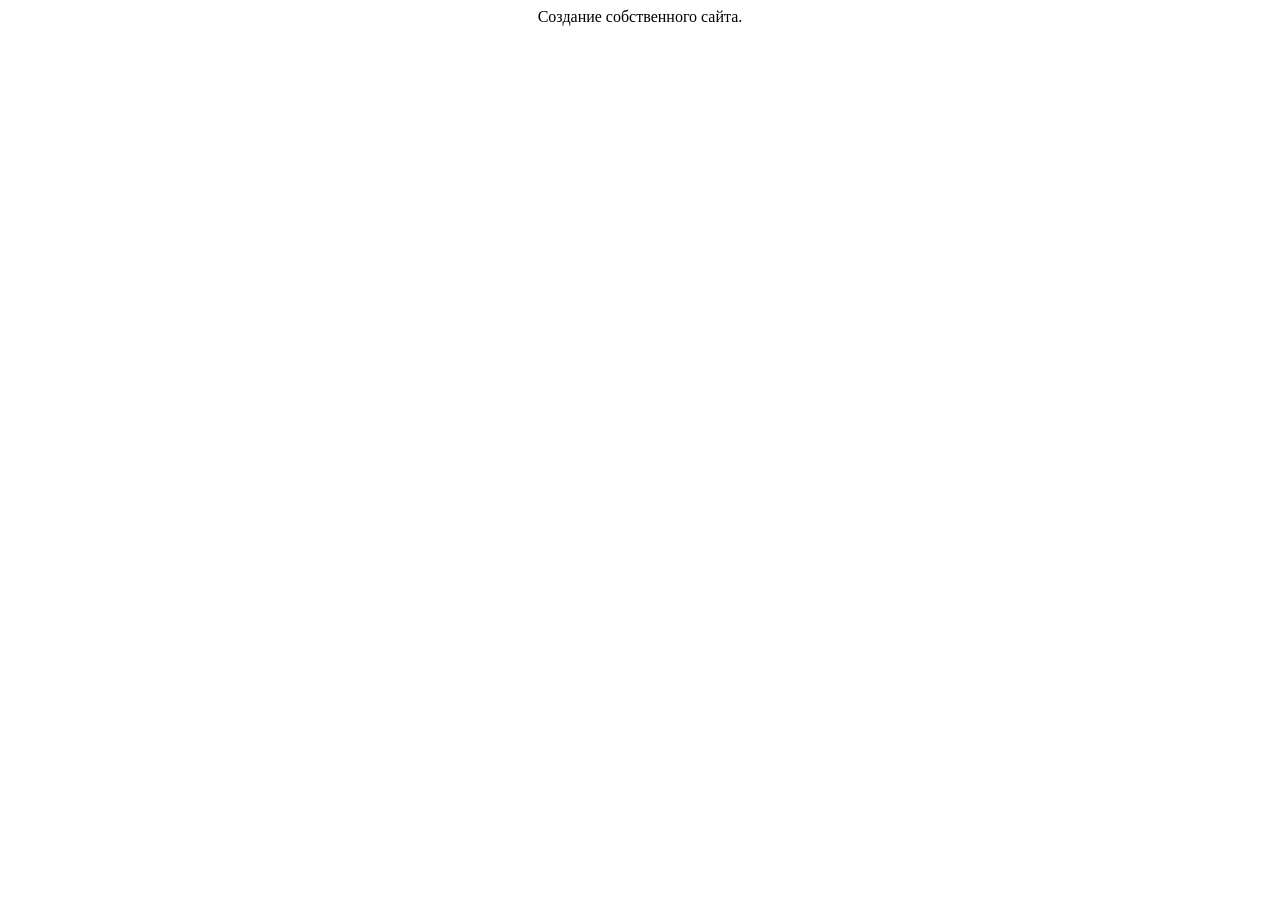
==== index.html @ 3e7bdcda "Update index.html" ====
<html>
<head>
<title>Создание сайта </title>
<meta http-equiv="Content-Type" content="text/html; charset=utf-8"> </head>
<body bgcolor="#fff" >
<center>Создание собственного сайта.</center></body>
</html>
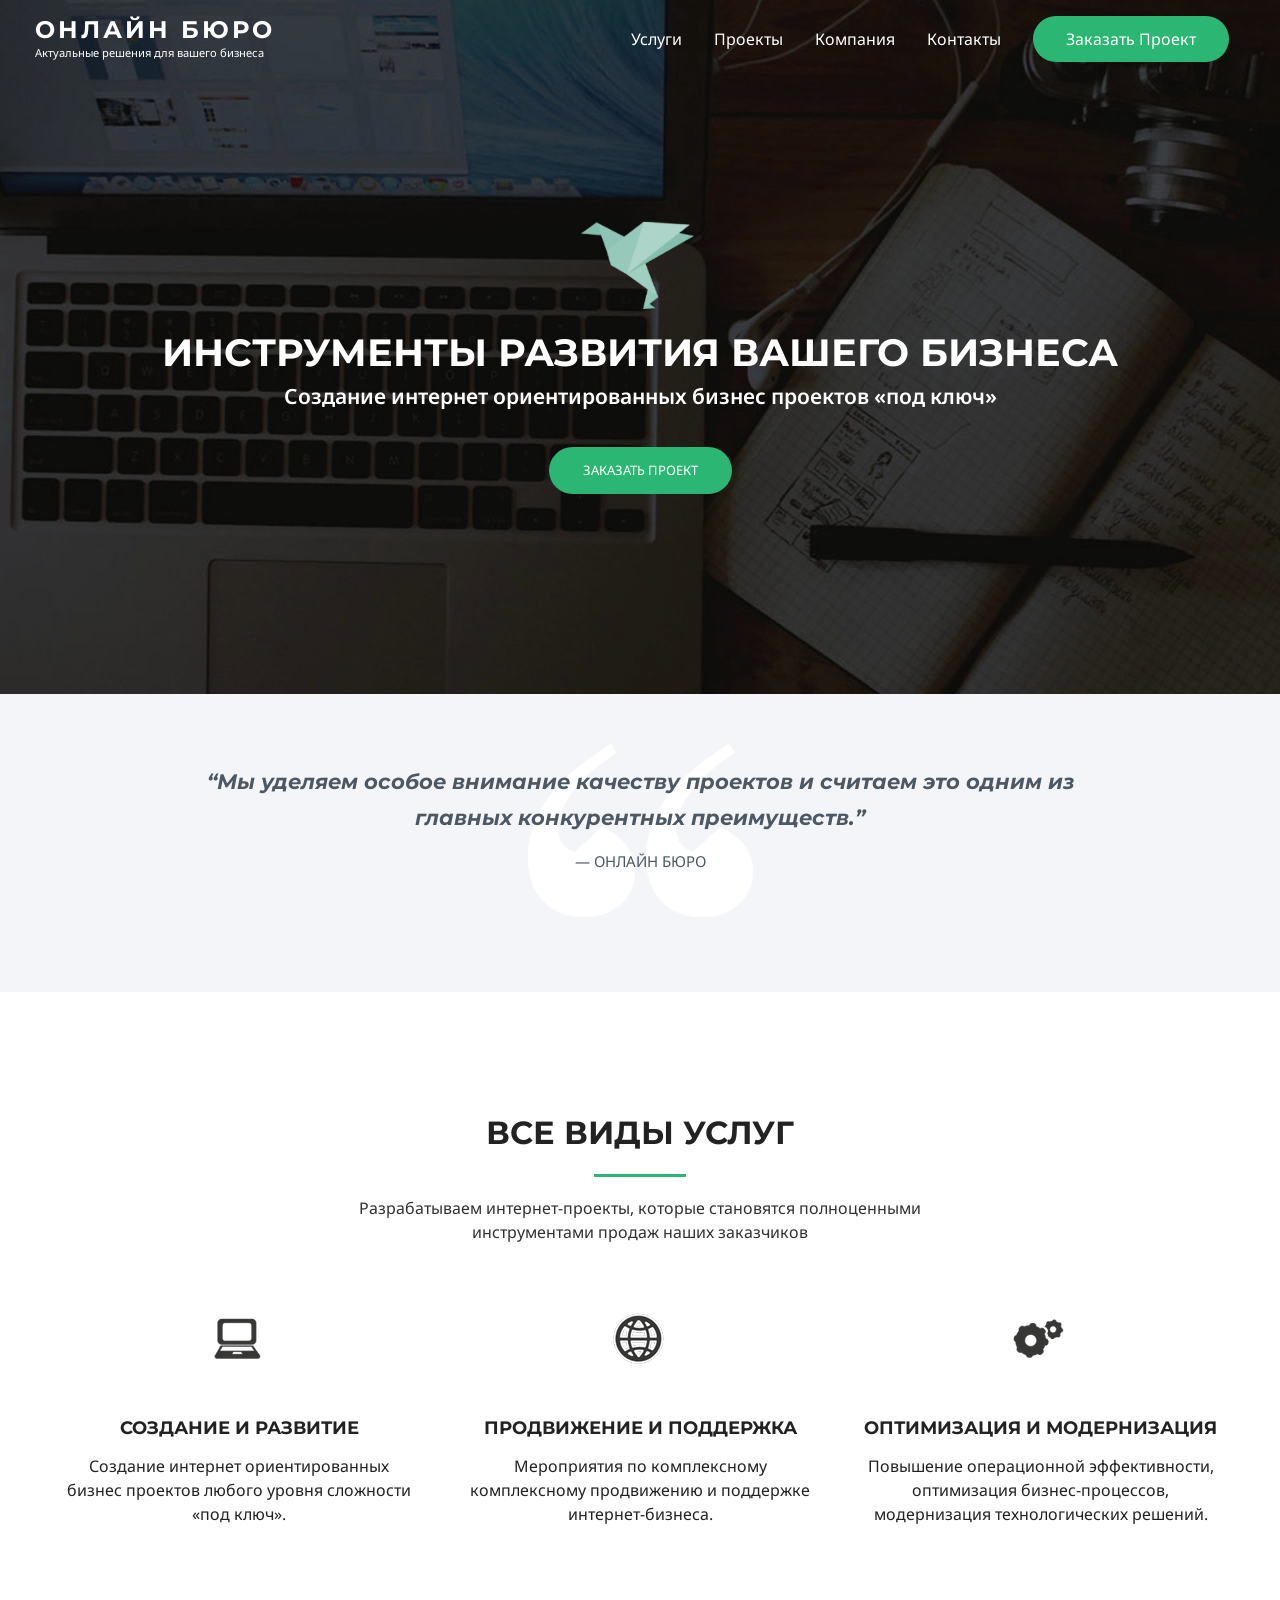
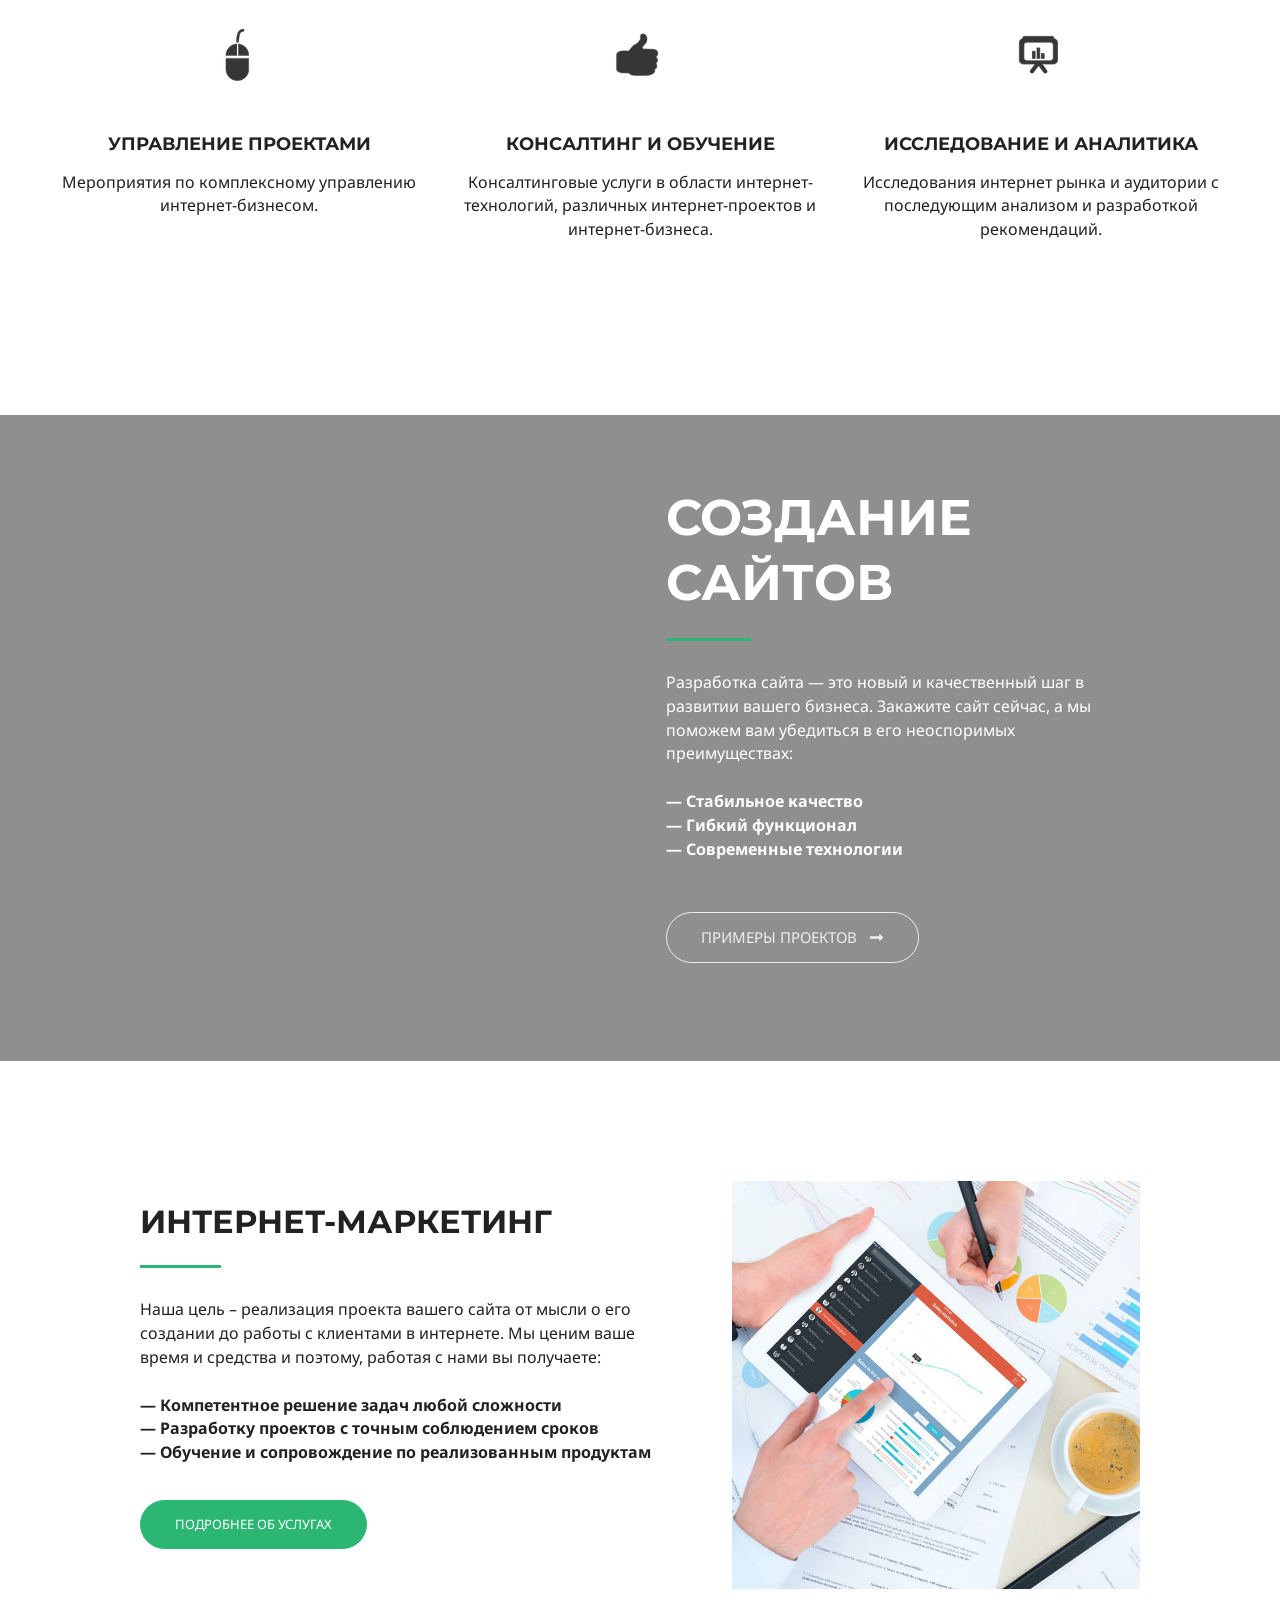
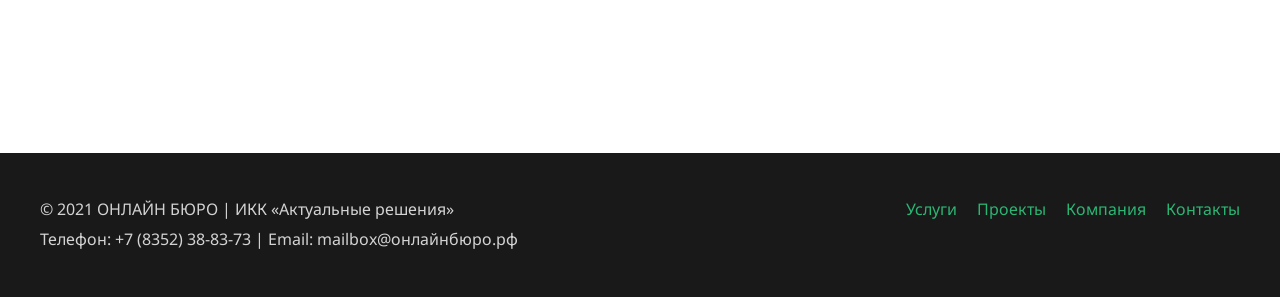
==== commit 5fbb42a7: "new" ====
--- a/index.html
+++ b/index.html
@@ -1,7 +1,421 @@
-<html>
+<!DOCTYPE html>
+<html lang="ru-RU">
 <head>
-<title>Создание сайта </title>
-<meta http-equiv="Content-Type" content="text/html; charset=utf-8"> </head>
-<body bgcolor="#fff" >
-<center>Создание собственного сайта.</center></body>
-</html>
+<meta charset="UTF-8">
+<meta name="viewport" content="width=device-width, initial-scale=1">
+<link rel="profile" href="https://gmpg.org/xfn/11">
+
+<title>Онлайн Бюро &#8212; Актуальные решения для вашего бизнеса</title>
+<link rel="dns-prefetch" href="//fonts.googleapis.com">
+<link rel="dns-prefetch" href="//s.w.org">
+<link rel="alternate" type="application/rss+xml" title="Онлайн Бюро &raquo; Лента" href="/feed/">
+<link rel="alternate" type="application/rss+xml" title="Онлайн Бюро &raquo; Лента комментариев" href="/comments/feed/">
+		<script>
+			window._wpemojiSettings = {"baseUrl":"https:\/\/s.w.org\/images\/core\/emoji\/12.0.0-1\/72x72\/","ext":".png","svgUrl":"https:\/\/s.w.org\/images\/core\/emoji\/12.0.0-1\/svg\/","svgExt":".svg","source":{"concatemoji":"http:\/\/eigh.ru\/wp-includes\/js\/wp-emoji-release.min.js?ver=5.4.4"}};
+			/*! This file is auto-generated */
+			!function(e,a,t){var r,n,o,i,p=a.createElement("canvas"),s=p.getContext&&p.getContext("2d");function c(e,t){var a=String.fromCharCode;s.clearRect(0,0,p.width,p.height),s.fillText(a.apply(this,e),0,0);var r=p.toDataURL();return s.clearRect(0,0,p.width,p.height),s.fillText(a.apply(this,t),0,0),r===p.toDataURL()}function l(e){if(!s||!s.fillText)return!1;switch(s.textBaseline="top",s.font="600 32px Arial",e){case"flag":return!c([127987,65039,8205,9895,65039],[127987,65039,8203,9895,65039])&&(!c([55356,56826,55356,56819],[55356,56826,8203,55356,56819])&&!c([55356,57332,56128,56423,56128,56418,56128,56421,56128,56430,56128,56423,56128,56447],[55356,57332,8203,56128,56423,8203,56128,56418,8203,56128,56421,8203,56128,56430,8203,56128,56423,8203,56128,56447]));case"emoji":return!c([55357,56424,55356,57342,8205,55358,56605,8205,55357,56424,55356,57340],[55357,56424,55356,57342,8203,55358,56605,8203,55357,56424,55356,57340])}return!1}function d(e){var t=a.createElement("script");t.src=e,t.defer=t.type="text/javascript",a.getElementsByTagName("head")[0].appendChild(t)}for(i=Array("flag","emoji"),t.supports={everything:!0,everythingExceptFlag:!0},o=0;o<i.length;o++)t.supports[i[o]]=l(i[o]),t.supports.everything=t.supports.everything&&t.supports[i[o]],"flag"!==i[o]&&(t.supports.everythingExceptFlag=t.supports.everythingExceptFlag&&t.supports[i[o]]);t.supports.everythingExceptFlag=t.supports.everythingExceptFlag&&!t.supports.flag,t.DOMReady=!1,t.readyCallback=function(){t.DOMReady=!0},t.supports.everything||(n=function(){t.readyCallback()},a.addEventListener?(a.addEventListener("DOMContentLoaded",n,!1),e.addEventListener("load",n,!1)):(e.attachEvent("onload",n),a.attachEvent("onreadystatechange",function(){"complete"===a.readyState&&t.readyCallback()})),(r=t.source||{}).concatemoji?d(r.concatemoji):r.wpemoji&&r.twemoji&&(d(r.twemoji),d(r.wpemoji)))}(window,document,window._wpemojiSettings);
+		</script>
+		<style>img.wp-smiley,
+img.emoji {
+	display: inline !important;
+	border: none !important;
+	box-shadow: none !important;
+	height: 1em !important;
+	width: 1em !important;
+	margin: 0 .07em !important;
+	vertical-align: -0.1em !important;
+	background: none !important;
+	padding: 0 !important;
+}</style>
+	<link rel="stylesheet" id="astra-theme-css-css" href="/wp-content/themes/astra/assets/css/minified/style.min.css?ver=2.4.5" media="all">
+<style id="astra-theme-css-inline-css">html{font-size:100%;}a,.page-title{color:#2bb673;}a:hover,a:focus{color:#2bb673;}body,button,input,select,textarea,.ast-button,.ast-custom-button{font-family:'Noto Sans',sans-serif;font-weight:400;font-size:16px;font-size:1rem;line-height:1.49;}blockquote{color:#000000;}h1,.entry-content h1,h2,.entry-content h2,h3,.entry-content h3,h4,.entry-content h4,h5,.entry-content h5,h6,.entry-content h6,.site-title,.site-title a{font-family:'Montserrat',sans-serif;font-weight:700;}.site-title{font-size:22px;font-size:1.375rem;}header .site-logo-img .custom-logo-link img{max-width:120px;}.astra-logo-svg{width:120px;}.ast-archive-description .ast-archive-title{font-size:40px;font-size:2.5rem;}.site-header .site-description{font-size:15px;font-size:0.9375rem;}.entry-title{font-size:30px;font-size:1.875rem;}.comment-reply-title{font-size:26px;font-size:1.625rem;}.ast-comment-list #cancel-comment-reply-link{font-size:16px;font-size:1rem;}h1,.entry-content h1{font-size:64px;font-size:4rem;font-family:'Montserrat',sans-serif;}h2,.entry-content h2{font-size:32px;font-size:2rem;font-family:'Montserrat',sans-serif;}h3,.entry-content h3{font-size:24px;font-size:1.5rem;font-family:'Montserrat',sans-serif;}h4,.entry-content h4{font-size:20px;font-size:1.25rem;}h5,.entry-content h5{font-size:18px;font-size:1.125rem;}h6,.entry-content h6{font-size:15px;font-size:0.9375rem;}.ast-single-post .entry-title,.page-title{font-size:30px;font-size:1.875rem;}#secondary,#secondary button,#secondary input,#secondary select,#secondary textarea{font-size:16px;font-size:1rem;}::selection{background-color:#2bb673;color:#000000;}body,h1,.entry-title a,.entry-content h1,h2,.entry-content h2,h3,.entry-content h3,h4,.entry-content h4,h5,.entry-content h5,h6,.entry-content h6,.wc-block-grid__product-title{color:#222222;}.tagcloud a:hover,.tagcloud a:focus,.tagcloud a.current-item{color:#000000;border-color:#2bb673;background-color:#2bb673;}.main-header-menu a,.ast-header-custom-item a{color:#222222;}.main-header-menu li:hover > a,.main-header-menu li:hover > .ast-menu-toggle,.main-header-menu .ast-masthead-custom-menu-items a:hover,.main-header-menu li.focus > a,.main-header-menu li.focus > .ast-menu-toggle,.main-header-menu .current-menu-item > a,.main-header-menu .current-menu-ancestor > a,.main-header-menu .current_page_item > a,.main-header-menu .current-menu-item > .ast-menu-toggle,.main-header-menu .current-menu-ancestor > .ast-menu-toggle,.main-header-menu .current_page_item > .ast-menu-toggle{color:#2bb673;}input:focus,input[type="text"]:focus,input[type="email"]:focus,input[type="url"]:focus,input[type="password"]:focus,input[type="reset"]:focus,input[type="search"]:focus,textarea:focus{border-color:#2bb673;}input[type="radio"]:checked,input[type=reset],input[type="checkbox"]:checked,input[type="checkbox"]:hover:checked,input[type="checkbox"]:focus:checked,input[type=range]::-webkit-slider-thumb{border-color:#2bb673;background-color:#2bb673;box-shadow:none;}.site-footer a:hover + .post-count,.site-footer a:focus + .post-count{background:#2bb673;border-color:#2bb673;}.ast-small-footer{color:#d3d3d3;}.ast-small-footer > .ast-footer-overlay{background-color:#191919;}.ast-small-footer a{color:#2bb673;}.ast-small-footer a:hover{color:#2bb673;}.footer-adv .footer-adv-overlay{border-top-style:solid;border-top-color:#7a7a7a;}.ast-comment-meta{line-height:1.666666667;font-size:13px;font-size:0.8125rem;}.single .nav-links .nav-previous,.single .nav-links .nav-next,.single .ast-author-details .author-title,.ast-comment-meta{color:#2bb673;}.entry-meta,.entry-meta *{line-height:1.45;color:#2bb673;}.entry-meta a:hover,.entry-meta a:hover *,.entry-meta a:focus,.entry-meta a:focus *{color:#2bb673;}.ast-404-layout-1 .ast-404-text{font-size:200px;font-size:12.5rem;}.widget-title{font-size:22px;font-size:1.375rem;color:#222222;}#cat option,.secondary .calendar_wrap thead a,.secondary .calendar_wrap thead a:visited{color:#2bb673;}.secondary .calendar_wrap #today,.ast-progress-val span{background:#2bb673;}.secondary a:hover + .post-count,.secondary a:focus + .post-count{background:#2bb673;border-color:#2bb673;}.calendar_wrap #today > a{color:#000000;}.ast-pagination a,.page-links .page-link,.single .post-navigation a{color:#2bb673;}.ast-pagination a:hover,.ast-pagination a:focus,.ast-pagination > span:hover:not(.dots),.ast-pagination > span.current,.page-links > .page-link,.page-links .page-link:hover,.post-navigation a:hover{color:#2bb673;}.ast-header-break-point .ast-mobile-menu-buttons-minimal.menu-toggle{background:transparent;color:#2bb673;}.ast-header-break-point .ast-mobile-menu-buttons-outline.menu-toggle{background:transparent;border:1px solid #2bb673;color:#2bb673;}.ast-header-break-point .ast-mobile-menu-buttons-fill.menu-toggle{background:#2bb673;color:#ffffff;}@media (max-width:782px){.entry-content .wp-block-columns .wp-block-column{margin-left:0px;}}@media (max-width:768px){#secondary.secondary{padding-top:0;}.ast-separate-container .ast-article-post,.ast-separate-container .ast-article-single{padding:1.5em 2.14em;}.ast-separate-container #primary,.ast-separate-container #secondary{padding:1.5em 0;}.ast-separate-container.ast-right-sidebar #secondary{padding-left:1em;padding-right:1em;}.ast-separate-container.ast-two-container #secondary{padding-left:0;padding-right:0;}.ast-page-builder-template .entry-header #secondary{margin-top:1.5em;}.ast-page-builder-template #secondary{margin-top:1.5em;}#primary,#secondary{padding:1.5em 0;margin:0;}.ast-left-sidebar #content > .ast-container{display:flex;flex-direction:column-reverse;width:100%;}.ast-author-box img.avatar{margin:20px 0 0 0;}.ast-pagination{padding-top:1.5em;text-align:center;}.ast-pagination .next.page-numbers{display:inherit;float:none;}}@media (max-width:768px){.ast-page-builder-template.ast-left-sidebar #secondary{padding-right:20px;}.ast-page-builder-template.ast-right-sidebar #secondary{padding-left:20px;}.ast-right-sidebar #primary{padding-right:0;}.ast-right-sidebar #secondary{padding-left:0;}.ast-left-sidebar #primary{padding-left:0;}.ast-left-sidebar #secondary{padding-right:0;}.ast-pagination .prev.page-numbers{padding-left:.5em;}.ast-pagination .next.page-numbers{padding-right:.5em;}}@media (min-width:769px){.ast-separate-container.ast-right-sidebar #primary,.ast-separate-container.ast-left-sidebar #primary{border:0;}.ast-separate-container.ast-right-sidebar #secondary,.ast-separate-container.ast-left-sidebar #secondary{border:0;margin-left:auto;margin-right:auto;}.ast-separate-container.ast-two-container #secondary .widget:last-child{margin-bottom:0;}.ast-separate-container .ast-comment-list li .comment-respond{padding-left:2.66666em;padding-right:2.66666em;}.ast-author-box{-js-display:flex;display:flex;}.ast-author-bio{flex:1;}.error404.ast-separate-container #primary,.search-no-results.ast-separate-container #primary{margin-bottom:4em;}}@media (min-width:769px){.ast-right-sidebar #primary{border-right:1px solid #eee;}.ast-right-sidebar #secondary{border-left:1px solid #eee;margin-left:-1px;}.ast-left-sidebar #primary{border-left:1px solid #eee;}.ast-left-sidebar #secondary{border-right:1px solid #eee;margin-right:-1px;}.ast-separate-container.ast-two-container.ast-right-sidebar #secondary{padding-left:30px;padding-right:0;}.ast-separate-container.ast-two-container.ast-left-sidebar #secondary{padding-right:30px;padding-left:0;}}.elementor-button-wrapper .elementor-button{border-style:solid;border-top-width:0;border-right-width:0;border-left-width:0;border-bottom-width:0;}body .elementor-button.elementor-size-sm,body .elementor-button.elementor-size-xs,body .elementor-button.elementor-size-md,body .elementor-button.elementor-size-lg,body .elementor-button.elementor-size-xl,body .elementor-button{border-radius:60px;padding-top:15px;padding-right:33px;padding-bottom:15px;padding-left:33px;}.elementor-button-wrapper .elementor-button{border-color:#2bb673;background-color:#2bb673;}.elementor-button-wrapper .elementor-button:hover,.elementor-button-wrapper .elementor-button:focus{color:#000000;background-color:#2bb673;border-color:#2bb673;}.wp-block-button .wp-block-button__link,.elementor-button-wrapper .elementor-button,.elementor-button-wrapper .elementor-button:visited{color:#ffffff;}.elementor-button-wrapper .elementor-button{font-family:inherit;font-weight:inherit;line-height:1;}.wp-block-button .wp-block-button__link{border-style:solid;border-top-width:0;border-right-width:0;border-left-width:0;border-bottom-width:0;border-color:#2bb673;background-color:#2bb673;color:#ffffff;font-family:inherit;font-weight:inherit;line-height:1;border-radius:60px;padding-top:15px;padding-right:33px;padding-bottom:15px;padding-left:33px;}.wp-block-button .wp-block-button__link:hover,.wp-block-button .wp-block-button__link:focus{color:#000000;background-color:#2bb673;border-color:#2bb673;}.menu-toggle,button,.ast-button,.ast-custom-button,.button,input#submit,input[type="button"],input[type="submit"],input[type="reset"]{border-style:solid;border-top-width:0;border-right-width:0;border-left-width:0;border-bottom-width:0;color:#ffffff;border-color:#2bb673;background-color:#2bb673;border-radius:60px;padding-top:15px;padding-right:33px;padding-bottom:15px;padding-left:33px;font-family:inherit;font-weight:inherit;line-height:1;}button:focus,.menu-toggle:hover,button:hover,.ast-button:hover,.button:hover,input[type=reset]:hover,input[type=reset]:focus,input#submit:hover,input#submit:focus,input[type="button"]:hover,input[type="button"]:focus,input[type="submit"]:hover,input[type="submit"]:focus{color:#000000;background-color:#2bb673;border-color:#2bb673;}@media (min-width:768px){.ast-container{max-width:100%;}}@media (min-width:544px){.ast-container{max-width:100%;}}@media (max-width:544px){.ast-separate-container .ast-article-post,.ast-separate-container .ast-article-single{padding:1.5em 1em;}.ast-separate-container #content .ast-container{padding-left:0.54em;padding-right:0.54em;}.ast-separate-container #secondary{padding-top:0;}.ast-separate-container.ast-two-container #secondary .widget{margin-bottom:1.5em;padding-left:1em;padding-right:1em;}.ast-separate-container .comments-count-wrapper{padding:1.5em 1em;}.ast-separate-container .ast-comment-list li.depth-1{padding:1.5em 1em;margin-bottom:1.5em;}.ast-separate-container .ast-comment-list .bypostauthor{padding:.5em;}.ast-separate-container .ast-archive-description{padding:1.5em 1em;}.ast-search-menu-icon.ast-dropdown-active .search-field{width:170px;}}@media (max-width:544px){.ast-comment-list .children{margin-left:0.66666em;}.ast-separate-container .ast-comment-list .bypostauthor li{padding:0 0 0 .5em;}}@media (max-width:768px){.ast-mobile-header-stack .main-header-bar .ast-search-menu-icon{display:inline-block;}.ast-header-break-point.ast-header-custom-item-outside .ast-mobile-header-stack .main-header-bar .ast-search-icon{margin:0;}.ast-comment-avatar-wrap img{max-width:2.5em;}.comments-area{margin-top:1.5em;}.ast-separate-container .comments-count-wrapper{padding:2em 2.14em;}.ast-separate-container .ast-comment-list li.depth-1{padding:1.5em 2.14em;}.ast-separate-container .comment-respond{padding:2em 2.14em;}}@media (max-width:768px){.ast-header-break-point .main-header-bar .ast-search-menu-icon.slide-search .search-form{right:0;}.ast-header-break-point .ast-mobile-header-stack .main-header-bar .ast-search-menu-icon.slide-search .search-form{right:-1em;}.ast-comment-avatar-wrap{margin-right:0.5em;}}@media (max-width:544px){.ast-separate-container .comment-respond{padding:1.5em 1em;}}@media (min-width:545px){.ast-page-builder-template .comments-area,.single.ast-page-builder-template .entry-header,.single.ast-page-builder-template .post-navigation{max-width:1240px;margin-left:auto;margin-right:auto;}}@media (max-width:768px){.ast-archive-description .ast-archive-title{font-size:40px;}.entry-title{font-size:30px;}h1,.entry-content h1{font-size:44px;}h2,.entry-content h2{font-size:25px;}h3,.entry-content h3{font-size:20px;}.ast-single-post .entry-title,.page-title{font-size:30px;}}@media (max-width:544px){.comment-reply-title{font-size:24px;font-size:1.6rem;}.ast-comment-meta{font-size:12px;font-size:0.8rem;}.widget-title{font-size:21px;font-size:1.4rem;}body,button,input,select,textarea,.ast-button,.ast-custom-button{font-size:15px;font-size:0.9375rem;}.ast-comment-list #cancel-comment-reply-link{font-size:15px;font-size:0.9375rem;}#secondary,#secondary button,#secondary input,#secondary select,#secondary textarea{font-size:15px;font-size:0.9375rem;}.site-title{font-size:20px;font-size:1.25rem;}.ast-archive-description .ast-archive-title{font-size:40px;}.site-header .site-description{font-size:14px;font-size:0.875rem;}.entry-title{font-size:30px;}h1,.entry-content h1{font-size:30px;}h2,.entry-content h2{font-size:24px;}h3,.entry-content h3{font-size:20px;}h4,.entry-content h4{font-size:19px;font-size:1.1875rem;}h5,.entry-content h5{font-size:16px;font-size:1rem;}h6,.entry-content h6{font-size:15px;font-size:0.9375rem;}.ast-single-post .entry-title,.page-title{font-size:30px;}.ast-header-break-point .site-branding img,.ast-header-break-point #masthead .site-logo-img .custom-logo-link img{max-width:100px;}.astra-logo-svg{width:100px;}.ast-header-break-point .site-logo-img .custom-mobile-logo-link img{max-width:100px;}}@media (max-width:768px){html{font-size:91.2%;}}@media (max-width:544px){html{font-size:100%;}}@media (min-width:769px){.ast-container{max-width:1240px;}}@font-face {font-family: "Astra";src: url(/wp-content/themes/astra/assets/fonts/astra.woff) format("woff"),url(/wp-content/themes/astra/assets/fonts/astra.ttf) format("truetype"),url(/wp-content/themes/astra/assets/fonts/astra.svg#astra) format("svg");font-weight: normal;font-style: normal;font-display: fallback;}@media (max-width:921px) {.main-header-bar .main-header-bar-navigation{display:none;}}.ast-desktop .main-header-menu.submenu-with-border .sub-menu,.ast-desktop .main-header-menu.submenu-with-border .children,.ast-desktop .main-header-menu.submenu-with-border .astra-full-megamenu-wrapper{border-color:#2bb673;}.ast-desktop .main-header-menu.submenu-with-border .sub-menu,.ast-desktop .main-header-menu.submenu-with-border .children{border-top-width:2px;border-right-width:0px;border-left-width:0px;border-bottom-width:0px;border-style:solid;}.ast-desktop .main-header-menu.submenu-with-border .sub-menu .sub-menu,.ast-desktop .main-header-menu.submenu-with-border .children .children{top:-2px;}.ast-desktop .main-header-menu.submenu-with-border .sub-menu a,.ast-desktop .main-header-menu.submenu-with-border .children a{border-bottom-width:0px;border-style:solid;border-color:#eaeaea;}@media (min-width:769px){.main-header-menu .sub-menu li.ast-left-align-sub-menu:hover > ul,.main-header-menu .sub-menu li.ast-left-align-sub-menu.focus > ul{margin-left:-0px;}}.ast-small-footer{border-top-style:solid;border-top-width:0;border-top-color:#7a7a7a;}@media (max-width:920px){.ast-404-layout-1 .ast-404-text{font-size:100px;font-size:6.25rem;}}#masthead .ast-container,.ast-header-breadcrumb .ast-container{max-width:100%;padding-left:35px;padding-right:35px;}@media (max-width:921px){#masthead .ast-container,.ast-header-breadcrumb .ast-container{padding-left:20px;padding-right:20px;}}#masthead .ast-container,.ast-header-breadcrumb .ast-container{max-width:100%;padding-left:35px;padding-right:35px;}@media (max-width:921px){#masthead .ast-container,.ast-header-breadcrumb .ast-container{padding-left:20px;padding-right:20px;}}.ast-theme-transparent-header #masthead .site-logo-img .transparent-custom-logo .astra-logo-svg{width:120px;}.ast-theme-transparent-header #masthead .site-logo-img .transparent-custom-logo img{ max-width:120px;}@media (min-width:769px){.ast-theme-transparent-header #masthead{position:absolute;left:0;right:0;}.ast-theme-transparent-header .main-header-bar,.ast-theme-transparent-header.ast-header-break-point .main-header-bar{background:none;}body.elementor-editor-active.ast-theme-transparent-header #masthead,.fl-builder-edit .ast-theme-transparent-header #masthead,body.vc_editor.ast-theme-transparent-header #masthead,body.brz-ed.ast-theme-transparent-header #masthead{z-index:0;}.ast-header-break-point.ast-replace-site-logo-transparent.ast-theme-transparent-header .custom-mobile-logo-link{display:none;}.ast-header-break-point.ast-replace-site-logo-transparent.ast-theme-transparent-header .transparent-custom-logo{display:inline-block;}.ast-theme-transparent-header .ast-above-header{background-image:none;background-color:transparent;}.ast-theme-transparent-header .ast-below-header{background-image:none;background-color:transparent;}}@media (min-width:769px){.ast-theme-transparent-header .site-title a,.ast-theme-transparent-header .site-title a:focus,.ast-theme-transparent-header .site-title a:hover,.ast-theme-transparent-header .site-title a:visited{color:#ffffff;}.ast-theme-transparent-header .site-header .site-description{color:#ffffff;}.ast-theme-transparent-header .main-header-menu,.ast-theme-transparent-header .main-header-menu a,.ast-theme-transparent-header .ast-masthead-custom-menu-items,.ast-theme-transparent-header .ast-masthead-custom-menu-items a,.ast-theme-transparent-header .main-header-menu li > .ast-menu-toggle,.ast-theme-transparent-header .main-header-menu li > .ast-menu-toggle{color:#ffffff;}.ast-theme-transparent-header .main-header-menu li:hover > a,.ast-theme-transparent-header .main-header-menu li:hover > .ast-menu-toggle,.ast-theme-transparent-header .main-header-menu .ast-masthead-custom-menu-items a:hover,.ast-theme-transparent-header .main-header-menu .focus > a,.ast-theme-transparent-header .main-header-menu .focus > .ast-menu-toggle,.ast-theme-transparent-header .main-header-menu .current-menu-item > a,.ast-theme-transparent-header .main-header-menu .current-menu-ancestor > a,.ast-theme-transparent-header .main-header-menu .current_page_item > a,.ast-theme-transparent-header .main-header-menu .current-menu-item > .ast-menu-toggle,.ast-theme-transparent-header .main-header-menu .current-menu-ancestor > .ast-menu-toggle,.ast-theme-transparent-header .main-header-menu .current_page_item > .ast-menu-toggle{color:#ffffff;}}@media (max-width:768px){.transparent-custom-logo{display:none;}}@media (min-width:768px){.ast-transparent-mobile-logo{display:none;}}@media (max-width:768px){.ast-transparent-mobile-logo{display:block;}}@media (min-width:768px){.ast-theme-transparent-header .main-header-bar{border-bottom-width:0;border-bottom-style:solid;border-bottom-color:#ffffff;}}.ast-breadcrumbs .trail-browse,.ast-breadcrumbs .trail-items,.ast-breadcrumbs .trail-items li{display:inline-block;margin:0;padding:0;border:none;background:inherit;text-indent:0;}.ast-breadcrumbs .trail-browse{font-size:inherit;font-style:inherit;font-weight:inherit;color:inherit;}.ast-breadcrumbs .trail-items{list-style:none;}.trail-items li::after{padding:0 0.3em;content:"\00bb";}.trail-items li:last-of-type::after{display:none;}.ast-header-break-point .main-header-bar{border-bottom-width:0;}@media (min-width:769px){.main-header-bar{border-bottom-width:0;}}.ast-safari-browser-less-than-11 .main-header-menu .menu-item, .ast-safari-browser-less-than-11 .main-header-bar .ast-masthead-custom-menu-items{display:block;}.main-header-menu .menu-item, .main-header-bar .ast-masthead-custom-menu-items{-js-display:flex;display:flex;-webkit-box-pack:center;-webkit-justify-content:center;-moz-box-pack:center;-ms-flex-pack:center;justify-content:center;-webkit-box-orient:vertical;-webkit-box-direction:normal;-webkit-flex-direction:column;-moz-box-orient:vertical;-moz-box-direction:normal;-ms-flex-direction:column;flex-direction:column;}.main-header-menu > .menu-item > a{height:100%;-webkit-box-align:center;-webkit-align-items:center;-moz-box-align:center;-ms-flex-align:center;align-items:center;-js-display:flex;display:flex;}.ast-primary-menu-disabled .main-header-bar .ast-masthead-custom-menu-items{flex:unset;}.header-main-layout-1 .ast-flex.main-header-container, .header-main-layout-3 .ast-flex.main-header-container{-webkit-align-content:center;-ms-flex-line-pack:center;align-content:center;-webkit-box-align:center;-webkit-align-items:center;-moz-box-align:center;-ms-flex-align:center;align-items:center;}</style>
+<link rel="stylesheet" id="astra-google-fonts-css" href="//fonts.googleapis.com/css?family=Noto+Sans%3A400%2C700%7CMontserrat%3A700%2C&#038;display=fallback&#038;ver=2.4.5" media="all">
+<link rel="stylesheet" id="astra-menu-animation-css" href="/wp-content/themes/astra/assets/css/minified/menu-animation.min.css?ver=2.4.5" media="all">
+<link rel="stylesheet" id="wp-block-library-css" href="/wp-includes/css/dist/block-library/style.min.css?ver=5.4.4" media="all">
+<link rel="stylesheet" id="uagb-block-css-css" href="/wp-content/plugins/ultimate-addons-for-gutenberg/dist/blocks.style.css?ver=1.16.0" media="all">
+<link rel="stylesheet" id="wp-post-modal-css" href="/wp-content/plugins/wp-post-modal/public/css/wp-post-modal-public.css?ver=1.0.0" media="all">
+<link rel="stylesheet" id="oooskim-theme-css-css" href="/wp-content/themes/astra-child/style.css?ver=1.0.0" media="all">
+<!--[if IE]>
+<script src='http://eigh.ru/wp-content/themes/astra/assets/js/minified/flexibility.min.js?ver=2.4.5'></script>
+<script>
+flexibility(document.documentElement);
+</script>
+<![endif]-->
+<script src="/wp-includes/js/jquery/jquery.js?ver=1.12.4-wp"></script>
+<script src="/wp-includes/js/jquery/jquery-migrate.min.js?ver=1.4.1"></script>
+<script>
+var fromPHP = {"pluginUrl":"http:\/\/eigh.ru\/wp-content\/plugins\/wp-post-modal\/public\/","breakpoint":"0","styled":"1","disableScrolling":"1","loader":"","ajax_url":"http:\/\/eigh.ru\/wp-admin\/admin-ajax.php","siteUrl":"http:\/\/eigh.ru","restMethod":"1","iframe":"1","urlState":"1","containerID":"#modal-ready","isAdmin":"","customizing":""};
+</script>
+<script src="/wp-content/plugins/wp-post-modal/public/js/wp-post-modal-public.js?ver=1.0.0"></script>
+<link rel="https://api.w.org/" href="/wp-json/">
+<link rel="EditURI" type="application/rsd+xml" title="RSD" href="/xmlrpc.php?rsd">
+<link rel="wlwmanifest" type="application/wlwmanifest+xml" href="/wp-includes/wlwmanifest.xml"> 
+<meta name="generator" content="WordPress 5.4.4">
+<link rel="canonical" href="/">
+<link rel="shortlink" href="/">
+<link rel="alternate" type="application/json+oembed" href="/wp-json/oembed/1.0/embed?url=http%3A%2F%2F%2F">
+<link rel="alternate" type="text/xml+oembed" href="/wp-json/oembed/1.0/embed?url=http%3A%2F%2F%2F&#038;format=xml">
+<style>.recentcomments a{display:inline !important;padding:0 !important;margin:0 !important;}</style>			<style id="uagb-style-frontend">.uagb-block-5e0bfd35-2d15-4b5c-be9d-fad0498efaf7.uagb-section__wrap{padding-top: 200px;padding-bottom: 200px;padding-left: 20px;padding-right: 20px;margin-right: auto;margin-left: auto;max-width: 100%;background-image: url('/wp-content/uploads/2020/04/home-banner-bg.jpg' );background-position: top center;background-attachment: scroll;background-repeat: no-repeat;background-size: cover;}.uagb-block-5e0bfd35-2d15-4b5c-be9d-fad0498efaf7 > .uagb-section__video-wrap{opacity: 0.5;}.uagb-block-5e0bfd35-2d15-4b5c-be9d-fad0498efaf7 > .uagb-section__inner-wrap{max-width: 1200px;}.uagb-block-5e0bfd35-2d15-4b5c-be9d-fad0498efaf7.wp-block-uagb-section{box-shadow: 0 0    ;}.uagb-block-5e0bfd35-2d15-4b5c-be9d-fad0498efaf7 > .uagb-section__overlay{opacity: 0.1;background-color: #040219;}.uagb-block-7de1aeba-1296-4051-b0ef-e22988fbc106 .uagb-ifb-icon{height: 0;width: 0;line-height: 0;}.uagb-block-7de1aeba-1296-4051-b0ef-e22988fbc106 .uagb-ifb-icon > span{font-size: 0;height: 0;width: 0;line-height: 0;color: #333;}.uagb-block-7de1aeba-1296-4051-b0ef-e22988fbc106 .uagb-ifb-icon svg{fill: #333;}.uagb-block-7de1aeba-1296-4051-b0ef-e22988fbc106 .uagb-infobox__content-wrap .uagb-ifb-imgicon-wrap{margin-left: 5px;margin-right: 10px;margin-top: 5px;margin-bottom: 5px;}.uagb-block-7de1aeba-1296-4051-b0ef-e22988fbc106 .uagb-ifb-title-prefix{color: #ffffff;margin-bottom: 13px;}.uagb-block-7de1aeba-1296-4051-b0ef-e22988fbc106 .uagb-ifb-title{font-size: 38px;color: #ffffff;margin-bottom: 5px;}.uagb-block-7de1aeba-1296-4051-b0ef-e22988fbc106 .uagb-ifb-desc{font-weight: 600;font-size: 21px;color: #ffffff;margin-bottom: 35px;}.uagb-block-7de1aeba-1296-4051-b0ef-e22988fbc106 .uagb-ifb-separator{width: 30%;border-top-width: 2px;border-top-color: #333;border-top-style: none;}.uagb-block-7de1aeba-1296-4051-b0ef-e22988fbc106 .uagb-ifb-separator-parent{margin-bottom: 0;}.uagb-block-7de1aeba-1296-4051-b0ef-e22988fbc106 .uagb-ifb-align-icon-after{margin-left: 5px;}.uagb-block-7de1aeba-1296-4051-b0ef-e22988fbc106 .uagb-ifb-align-icon-before{margin-right: 5px;}.uagb-block-7de1aeba-1296-4051-b0ef-e22988fbc106 .uagb-infobox-cta-link{font-size: 13px;color: #333;}.uagb-block-7de1aeba-1296-4051-b0ef-e22988fbc106 .uagb-infobox-cta-link:hover{color: #ffffff;}.uagb-block-7de1aeba-1296-4051-b0ef-e22988fbc106 .uagb-infobox-cta-link .uagb-ifb-button-icon{font-size: 13px;height: 13px;width: 13px;line-height: 13px;}.uagb-block-7de1aeba-1296-4051-b0ef-e22988fbc106 .uagb-infobox-cta-link .uagb-ifb-text-icon{font-size: 13px;height: 13px;width: 13px;line-height: 13px;}.uagb-block-7de1aeba-1296-4051-b0ef-e22988fbc106 .uagb-infobox-cta-link svg{fill: #333;}.uagb-block-7de1aeba-1296-4051-b0ef-e22988fbc106 .uagb-infobox-cta-link:hover svg{fill: #ffffff;}.uagb-block-7de1aeba-1296-4051-b0ef-e22988fbc106 .uagb-ifb-button-wrapper .uagb-infobox-cta-link{color: #ffffff;background-color: #2bb673;border-style: none;border-color: #333;border-radius: 30px;border-width: 1px;padding-top: 17px;padding-bottom: 17px;padding-left: 34px;padding-right: 34px;}.uagb-block-7de1aeba-1296-4051-b0ef-e22988fbc106 .uagb-ifb-button-wrapper .uagb-infobox-cta-link svg{fill: #ffffff;}.uagb-block-7de1aeba-1296-4051-b0ef-e22988fbc106 .uagb-ifb-button-wrapper .uagb-infobox-cta-link:hover{color: #ffffff;background-color: #2bb673;}.uagb-block-7de1aeba-1296-4051-b0ef-e22988fbc106 .uagb-ifb-button-wrapper .uagb-infobox-cta-link:hover svg{fill: #ffffff;}.uagb-block-7de1aeba-1296-4051-b0ef-e22988fbc106 .uagb-ifb-image-content > img{width: 120px;max-width: 120px;}.uagb-block-7de1aeba-1296-4051-b0ef-e22988fbc106 .uagb-infobox__content-wrap{text-align: center;}.uagb-block-91a95896-ca79-4c1c-ab2f-bd1b3784563c.uagb-section__wrap{padding-top: 50px;padding-bottom: 50px;padding-left: 20px;padding-right: 20px;margin-right: auto;margin-left: auto;max-width: 100%;}.uagb-block-91a95896-ca79-4c1c-ab2f-bd1b3784563c > .uagb-section__video-wrap{opacity: 0.5;}.uagb-block-91a95896-ca79-4c1c-ab2f-bd1b3784563c > .uagb-section__inner-wrap{max-width: 1200px;}.uagb-block-91a95896-ca79-4c1c-ab2f-bd1b3784563c.wp-block-uagb-section{box-shadow: 0 0    ;}.uagb-block-91a95896-ca79-4c1c-ab2f-bd1b3784563c > .uagb-section__overlay{background-color: #f4f5f9;}.uagb-block-7aeff673-d541-4eea-b30d-b388d7865704.uagb-section__wrap{padding-top: 20px;padding-bottom: 20px;padding-left: 20px;padding-right: 20px;margin-right: auto;margin-left: auto;max-width: 1000px;background-image: url('/wp-content/uploads/2018/11/quote-1.png' );background-position: center center;background-attachment: scroll;background-repeat: no-repeat;background-size: contain;}.uagb-block-7aeff673-d541-4eea-b30d-b388d7865704 > .uagb-section__video-wrap{opacity: 0.5;}.uagb-block-7aeff673-d541-4eea-b30d-b388d7865704 > .uagb-section__inner-wrap{max-width: 100%;}.uagb-block-7aeff673-d541-4eea-b30d-b388d7865704.wp-block-uagb-section{box-shadow: 0 0    ;}.uagb-block-7aeff673-d541-4eea-b30d-b388d7865704 > .uagb-section__overlay{opacity: 0;}.uagb-block-fe04ae23-8f05-4459-8343-1a5dac8e78bf .uagb-heading-text{font-size: 21px;text-align: center;color: #4c5863;margin-bottom: 15px;}.uagb-block-fe04ae23-8f05-4459-8343-1a5dac8e78bf .uagb-separator-wrap{text-align: center;}.uagb-block-fe04ae23-8f05-4459-8343-1a5dac8e78bf .uagb-desc-text{font-size: 0;text-align: center;}.uagb-block-15beb314-8060-46c1-a929-6e839a134875.uagb-section__wrap{padding-top: 100px;padding-bottom: 100px;padding-left: 20px;padding-right: 20px;margin-right: auto;margin-left: auto;max-width: 100%;}.uagb-block-15beb314-8060-46c1-a929-6e839a134875 > .uagb-section__video-wrap{opacity: 0.5;}.uagb-block-15beb314-8060-46c1-a929-6e839a134875 > .uagb-section__inner-wrap{max-width: 1200px;}.uagb-block-15beb314-8060-46c1-a929-6e839a134875.wp-block-uagb-section{box-shadow: 0 0    ;}.uagb-block-15beb314-8060-46c1-a929-6e839a134875 > .uagb-section__overlay{background-color: #ffffff;}.uagb-block-04b7b56b-8723-451f-8efe-6c7523eaa500.uagb-section__wrap{padding-top: 20px;padding-bottom: 20px;padding-left: 20px;padding-right: 20px;margin-right: auto;margin-left: auto;max-width: 100%;}.uagb-block-04b7b56b-8723-451f-8efe-6c7523eaa500 > .uagb-section__video-wrap{opacity: 0.5;}.uagb-block-04b7b56b-8723-451f-8efe-6c7523eaa500 > .uagb-section__inner-wrap{max-width: 1200px;}.uagb-block-04b7b56b-8723-451f-8efe-6c7523eaa500.wp-block-uagb-section{box-shadow: 0 0    ;}.uagb-block-2151f61a-b127-4db6-91e1-e83ae6f24bfd .uagb-heading-text{text-align: center;margin-bottom: 20px;}.uagb-block-2151f61a-b127-4db6-91e1-e83ae6f24bfd .uagb-separator-wrap{text-align: center;}.uagb-block-2151f61a-b127-4db6-91e1-e83ae6f24bfd .uagb-desc-text{text-align: center;color: #313131;}.uagb-block-2151f61a-b127-4db6-91e1-e83ae6f24bfd .uagb-separator{border-top-style: solid;border-top-width: 3px;width: 8%;border-color: #2bb673;margin-bottom: 20px;}.uagb-block-6c1d1282-dcb1-4367-94b9-c69f7f514df0 .uagb-ifb-icon{height: 40px;width: 40px;line-height: 40px;}.uagb-block-6c1d1282-dcb1-4367-94b9-c69f7f514df0 .uagb-ifb-icon > span{font-size: 40px;height: 40px;width: 40px;line-height: 40px;color: #333;}.uagb-block-6c1d1282-dcb1-4367-94b9-c69f7f514df0 .uagb-ifb-icon svg{fill: #333;}.uagb-block-6c1d1282-dcb1-4367-94b9-c69f7f514df0 .uagb-infobox__content-wrap .uagb-ifb-imgicon-wrap{margin-left: 5px;margin-right: 10px;margin-top: 5px;margin-bottom: 25px;}.uagb-block-6c1d1282-dcb1-4367-94b9-c69f7f514df0 .uagb-infobox .uagb-ifb-image-content img{border-radius: 4px;}.uagb-block-6c1d1282-dcb1-4367-94b9-c69f7f514df0 .uagb-ifb-title-prefix{font-size: 0;color: #0693e3;margin-bottom: 5px;}.uagb-block-6c1d1282-dcb1-4367-94b9-c69f7f514df0 .uagb-ifb-title{margin-bottom: 12px;}.uagb-block-6c1d1282-dcb1-4367-94b9-c69f7f514df0 .uagb-ifb-desc{margin-bottom: 25px;}.uagb-block-6c1d1282-dcb1-4367-94b9-c69f7f514df0 .uagb-ifb-separator{width: 30%;border-top-width: 2px;border-top-color: #333;border-top-style: none;}.uagb-block-6c1d1282-dcb1-4367-94b9-c69f7f514df0 .uagb-ifb-separator-parent{margin-bottom: 15px;}.uagb-block-6c1d1282-dcb1-4367-94b9-c69f7f514df0 .uagb-ifb-align-icon-after{margin-left: 10px;}.uagb-block-6c1d1282-dcb1-4367-94b9-c69f7f514df0 .uagb-ifb-align-icon-before{margin-right: 10px;}.uagb-block-6c1d1282-dcb1-4367-94b9-c69f7f514df0 .uagb-infobox-cta-link{font-size: 13px;color: #2bb673;}.uagb-block-6c1d1282-dcb1-4367-94b9-c69f7f514df0 .uagb-infobox-cta-link:hover{color: #1a212b;}.uagb-block-6c1d1282-dcb1-4367-94b9-c69f7f514df0 .uagb-infobox-cta-link .uagb-ifb-button-icon{font-size: 13px;height: 13px;width: 13px;line-height: 13px;}.uagb-block-6c1d1282-dcb1-4367-94b9-c69f7f514df0 .uagb-infobox-cta-link .uagb-ifb-text-icon{font-size: 13px;height: 13px;width: 13px;line-height: 13px;}.uagb-block-6c1d1282-dcb1-4367-94b9-c69f7f514df0 .uagb-infobox-cta-link svg{fill: #2bb673;}.uagb-block-6c1d1282-dcb1-4367-94b9-c69f7f514df0 .uagb-infobox-cta-link:hover svg{fill: #1a212b;}.uagb-block-6c1d1282-dcb1-4367-94b9-c69f7f514df0 .uagb-ifb-button-wrapper .uagb-infobox-cta-link{color: #333;background-color: transparent;border-style: solid;border-color: #333;border-width: 1px;padding-top: 10px;padding-bottom: 10px;padding-left: 14px;padding-right: 14px;}.uagb-block-6c1d1282-dcb1-4367-94b9-c69f7f514df0 .uagb-ifb-button-wrapper .uagb-infobox-cta-link svg{fill: #333;}.uagb-block-6c1d1282-dcb1-4367-94b9-c69f7f514df0 .uagb-ifb-button-wrapper .uagb-infobox-cta-link:hover{color: #1a212b;}.uagb-block-6c1d1282-dcb1-4367-94b9-c69f7f514df0 .uagb-ifb-button-wrapper .uagb-infobox-cta-link:hover svg{fill: #1a212b;}.uagb-block-6c1d1282-dcb1-4367-94b9-c69f7f514df0 .uagb-infobox__content-wrap{text-align: center;}.uagb-block-3aeded45-1fd4-4395-b2fe-4e9d43f2f1e9 .uagb-ifb-icon{height: 40px;width: 40px;line-height: 40px;}.uagb-block-3aeded45-1fd4-4395-b2fe-4e9d43f2f1e9 .uagb-ifb-icon > span{font-size: 40px;height: 40px;width: 40px;line-height: 40px;color: #333;}.uagb-block-3aeded45-1fd4-4395-b2fe-4e9d43f2f1e9 .uagb-ifb-icon svg{fill: #333;}.uagb-block-3aeded45-1fd4-4395-b2fe-4e9d43f2f1e9 .uagb-infobox__content-wrap .uagb-ifb-imgicon-wrap{margin-left: 5px;margin-right: 10px;margin-top: 5px;margin-bottom: 25px;}.uagb-block-3aeded45-1fd4-4395-b2fe-4e9d43f2f1e9 .uagb-infobox .uagb-ifb-image-content img{border-radius: 4px;}.uagb-block-3aeded45-1fd4-4395-b2fe-4e9d43f2f1e9 .uagb-ifb-title-prefix{font-size: 10px;margin-bottom: 5px;}.uagb-block-3aeded45-1fd4-4395-b2fe-4e9d43f2f1e9 .uagb-ifb-title{margin-bottom: 12px;}.uagb-block-3aeded45-1fd4-4395-b2fe-4e9d43f2f1e9 .uagb-ifb-desc{margin-bottom: 25px;}.uagb-block-3aeded45-1fd4-4395-b2fe-4e9d43f2f1e9 .uagb-ifb-separator{width: 30%;border-top-width: 2px;border-top-color: #333;border-top-style: none;}.uagb-block-3aeded45-1fd4-4395-b2fe-4e9d43f2f1e9 .uagb-ifb-separator-parent{margin-bottom: 15px;}.uagb-block-3aeded45-1fd4-4395-b2fe-4e9d43f2f1e9 .uagb-ifb-align-icon-after{margin-left: 10px;}.uagb-block-3aeded45-1fd4-4395-b2fe-4e9d43f2f1e9 .uagb-ifb-align-icon-before{margin-right: 10px;}.uagb-block-3aeded45-1fd4-4395-b2fe-4e9d43f2f1e9 .uagb-infobox-cta-link{font-size: 13px;color: #2bb673;}.uagb-block-3aeded45-1fd4-4395-b2fe-4e9d43f2f1e9 .uagb-infobox-cta-link:hover{color: #1a212b;}.uagb-block-3aeded45-1fd4-4395-b2fe-4e9d43f2f1e9 .uagb-infobox-cta-link .uagb-ifb-button-icon{font-size: 13px;height: 13px;width: 13px;line-height: 13px;}.uagb-block-3aeded45-1fd4-4395-b2fe-4e9d43f2f1e9 .uagb-infobox-cta-link .uagb-ifb-text-icon{font-size: 13px;height: 13px;width: 13px;line-height: 13px;}.uagb-block-3aeded45-1fd4-4395-b2fe-4e9d43f2f1e9 .uagb-infobox-cta-link svg{fill: #2bb673;}.uagb-block-3aeded45-1fd4-4395-b2fe-4e9d43f2f1e9 .uagb-infobox-cta-link:hover svg{fill: #1a212b;}.uagb-block-3aeded45-1fd4-4395-b2fe-4e9d43f2f1e9 .uagb-ifb-button-wrapper .uagb-infobox-cta-link{color: #333;background-color: transparent;border-style: solid;border-color: #333;border-width: 1px;padding-top: 10px;padding-bottom: 10px;padding-left: 14px;padding-right: 14px;}.uagb-block-3aeded45-1fd4-4395-b2fe-4e9d43f2f1e9 .uagb-ifb-button-wrapper .uagb-infobox-cta-link svg{fill: #333;}.uagb-block-3aeded45-1fd4-4395-b2fe-4e9d43f2f1e9 .uagb-ifb-button-wrapper .uagb-infobox-cta-link:hover{color: #1a212b;}.uagb-block-3aeded45-1fd4-4395-b2fe-4e9d43f2f1e9 .uagb-ifb-button-wrapper .uagb-infobox-cta-link:hover svg{fill: #1a212b;}.uagb-block-3aeded45-1fd4-4395-b2fe-4e9d43f2f1e9 .uagb-infobox__content-wrap{text-align: center;}.uagb-block-e4f88ab9-24be-4d3d-9f31-827c079ab510 .uagb-ifb-icon{height: 40px;width: 40px;line-height: 40px;}.uagb-block-e4f88ab9-24be-4d3d-9f31-827c079ab510 .uagb-ifb-icon > span{font-size: 40px;height: 40px;width: 40px;line-height: 40px;color: #333;}.uagb-block-e4f88ab9-24be-4d3d-9f31-827c079ab510 .uagb-ifb-icon svg{fill: #333;}.uagb-block-e4f88ab9-24be-4d3d-9f31-827c079ab510 .uagb-infobox__content-wrap .uagb-ifb-imgicon-wrap{margin-left: 5px;margin-right: 10px;margin-top: 5px;margin-bottom: 25px;}.uagb-block-e4f88ab9-24be-4d3d-9f31-827c079ab510 .uagb-infobox .uagb-ifb-image-content img{border-radius: 4px;}.uagb-block-e4f88ab9-24be-4d3d-9f31-827c079ab510 .uagb-ifb-title-prefix{font-size: 10px;margin-bottom: 5px;}.uagb-block-e4f88ab9-24be-4d3d-9f31-827c079ab510 .uagb-ifb-title{margin-bottom: 12px;}.uagb-block-e4f88ab9-24be-4d3d-9f31-827c079ab510 .uagb-ifb-desc{margin-bottom: 25px;}.uagb-block-e4f88ab9-24be-4d3d-9f31-827c079ab510 .uagb-ifb-separator{width: 30%;border-top-width: 2px;border-top-color: #333;border-top-style: none;}.uagb-block-e4f88ab9-24be-4d3d-9f31-827c079ab510 .uagb-ifb-separator-parent{margin-bottom: 15px;}.uagb-block-e4f88ab9-24be-4d3d-9f31-827c079ab510 .uagb-ifb-align-icon-after{margin-left: 10px;}.uagb-block-e4f88ab9-24be-4d3d-9f31-827c079ab510 .uagb-ifb-align-icon-before{margin-right: 10px;}.uagb-block-e4f88ab9-24be-4d3d-9f31-827c079ab510 .uagb-infobox-cta-link{font-size: 13px;color: #2bb673;}.uagb-block-e4f88ab9-24be-4d3d-9f31-827c079ab510 .uagb-infobox-cta-link:hover{color: #1a212b;}.uagb-block-e4f88ab9-24be-4d3d-9f31-827c079ab510 .uagb-infobox-cta-link .uagb-ifb-button-icon{font-size: 13px;height: 13px;width: 13px;line-height: 13px;}.uagb-block-e4f88ab9-24be-4d3d-9f31-827c079ab510 .uagb-infobox-cta-link .uagb-ifb-text-icon{font-size: 13px;height: 13px;width: 13px;line-height: 13px;}.uagb-block-e4f88ab9-24be-4d3d-9f31-827c079ab510 .uagb-infobox-cta-link svg{fill: #2bb673;}.uagb-block-e4f88ab9-24be-4d3d-9f31-827c079ab510 .uagb-infobox-cta-link:hover svg{fill: #1a212b;}.uagb-block-e4f88ab9-24be-4d3d-9f31-827c079ab510 .uagb-ifb-button-wrapper .uagb-infobox-cta-link{color: #333;background-color: transparent;border-style: solid;border-color: #333;border-width: 1px;padding-top: 10px;padding-bottom: 10px;padding-left: 14px;padding-right: 14px;}.uagb-block-e4f88ab9-24be-4d3d-9f31-827c079ab510 .uagb-ifb-button-wrapper .uagb-infobox-cta-link svg{fill: #333;}.uagb-block-e4f88ab9-24be-4d3d-9f31-827c079ab510 .uagb-ifb-button-wrapper .uagb-infobox-cta-link:hover{color: #1a212b;}.uagb-block-e4f88ab9-24be-4d3d-9f31-827c079ab510 .uagb-ifb-button-wrapper .uagb-infobox-cta-link:hover svg{fill: #1a212b;}.uagb-block-e4f88ab9-24be-4d3d-9f31-827c079ab510 .uagb-infobox__content-wrap{text-align: center;}.uagb-block-d4db8fe2-aa7c-40d1-841a-5df6f4edda66 .uagb-ifb-icon{height: 40px;width: 40px;line-height: 40px;}.uagb-block-d4db8fe2-aa7c-40d1-841a-5df6f4edda66 .uagb-ifb-icon > span{font-size: 40px;height: 40px;width: 40px;line-height: 40px;color: #333;}.uagb-block-d4db8fe2-aa7c-40d1-841a-5df6f4edda66 .uagb-ifb-icon svg{fill: #333;}.uagb-block-d4db8fe2-aa7c-40d1-841a-5df6f4edda66 .uagb-infobox__content-wrap .uagb-ifb-imgicon-wrap{margin-left: 5px;margin-right: 10px;margin-top: 5px;margin-bottom: 25px;}.uagb-block-d4db8fe2-aa7c-40d1-841a-5df6f4edda66 .uagb-infobox .uagb-ifb-image-content img{border-radius: 4px;}.uagb-block-d4db8fe2-aa7c-40d1-841a-5df6f4edda66 .uagb-ifb-title-prefix{font-size: 0;color: #0693e3;margin-bottom: 5px;}.uagb-block-d4db8fe2-aa7c-40d1-841a-5df6f4edda66 .uagb-ifb-title{margin-bottom: 12px;}.uagb-block-d4db8fe2-aa7c-40d1-841a-5df6f4edda66 .uagb-ifb-desc{margin-bottom: 25px;}.uagb-block-d4db8fe2-aa7c-40d1-841a-5df6f4edda66 .uagb-ifb-separator{width: 30%;border-top-width: 2px;border-top-color: #333;border-top-style: none;}.uagb-block-d4db8fe2-aa7c-40d1-841a-5df6f4edda66 .uagb-ifb-separator-parent{margin-bottom: 15px;}.uagb-block-d4db8fe2-aa7c-40d1-841a-5df6f4edda66 .uagb-ifb-align-icon-after{margin-left: 10px;}.uagb-block-d4db8fe2-aa7c-40d1-841a-5df6f4edda66 .uagb-ifb-align-icon-before{margin-right: 10px;}.uagb-block-d4db8fe2-aa7c-40d1-841a-5df6f4edda66 .uagb-infobox-cta-link{font-size: 13px;color: #2bb673;}.uagb-block-d4db8fe2-aa7c-40d1-841a-5df6f4edda66 .uagb-infobox-cta-link:hover{color: #1a212b;}.uagb-block-d4db8fe2-aa7c-40d1-841a-5df6f4edda66 .uagb-infobox-cta-link .uagb-ifb-button-icon{font-size: 13px;height: 13px;width: 13px;line-height: 13px;}.uagb-block-d4db8fe2-aa7c-40d1-841a-5df6f4edda66 .uagb-infobox-cta-link .uagb-ifb-text-icon{font-size: 13px;height: 13px;width: 13px;line-height: 13px;}.uagb-block-d4db8fe2-aa7c-40d1-841a-5df6f4edda66 .uagb-infobox-cta-link svg{fill: #2bb673;}.uagb-block-d4db8fe2-aa7c-40d1-841a-5df6f4edda66 .uagb-infobox-cta-link:hover svg{fill: #1a212b;}.uagb-block-d4db8fe2-aa7c-40d1-841a-5df6f4edda66 .uagb-ifb-button-wrapper .uagb-infobox-cta-link{color: #333;background-color: transparent;border-style: solid;border-color: #333;border-width: 1px;padding-top: 10px;padding-bottom: 10px;padding-left: 14px;padding-right: 14px;}.uagb-block-d4db8fe2-aa7c-40d1-841a-5df6f4edda66 .uagb-ifb-button-wrapper .uagb-infobox-cta-link svg{fill: #333;}.uagb-block-d4db8fe2-aa7c-40d1-841a-5df6f4edda66 .uagb-ifb-button-wrapper .uagb-infobox-cta-link:hover{color: #1a212b;}.uagb-block-d4db8fe2-aa7c-40d1-841a-5df6f4edda66 .uagb-ifb-button-wrapper .uagb-infobox-cta-link:hover svg{fill: #1a212b;}.uagb-block-d4db8fe2-aa7c-40d1-841a-5df6f4edda66 .uagb-infobox__content-wrap{text-align: center;}.uagb-block-ad8a8446-1de6-41f7-a61c-1927c5b71da2 .uagb-ifb-icon{height: 40px;width: 40px;line-height: 40px;}.uagb-block-ad8a8446-1de6-41f7-a61c-1927c5b71da2 .uagb-ifb-icon > span{font-size: 40px;height: 40px;width: 40px;line-height: 40px;color: #333;}.uagb-block-ad8a8446-1de6-41f7-a61c-1927c5b71da2 .uagb-ifb-icon svg{fill: #333;}.uagb-block-ad8a8446-1de6-41f7-a61c-1927c5b71da2 .uagb-infobox__content-wrap .uagb-ifb-imgicon-wrap{margin-left: 5px;margin-right: 10px;margin-top: 5px;margin-bottom: 25px;}.uagb-block-ad8a8446-1de6-41f7-a61c-1927c5b71da2 .uagb-infobox .uagb-ifb-image-content img{border-radius: 4px;}.uagb-block-ad8a8446-1de6-41f7-a61c-1927c5b71da2 .uagb-ifb-title-prefix{font-size: 10px;margin-bottom: 5px;}.uagb-block-ad8a8446-1de6-41f7-a61c-1927c5b71da2 .uagb-ifb-title{margin-bottom: 12px;}.uagb-block-ad8a8446-1de6-41f7-a61c-1927c5b71da2 .uagb-ifb-desc{margin-bottom: 25px;}.uagb-block-ad8a8446-1de6-41f7-a61c-1927c5b71da2 .uagb-ifb-separator{width: 30%;border-top-width: 2px;border-top-color: #333;border-top-style: none;}.uagb-block-ad8a8446-1de6-41f7-a61c-1927c5b71da2 .uagb-ifb-separator-parent{margin-bottom: 15px;}.uagb-block-ad8a8446-1de6-41f7-a61c-1927c5b71da2 .uagb-ifb-align-icon-after{margin-left: 10px;}.uagb-block-ad8a8446-1de6-41f7-a61c-1927c5b71da2 .uagb-ifb-align-icon-before{margin-right: 10px;}.uagb-block-ad8a8446-1de6-41f7-a61c-1927c5b71da2 .uagb-infobox-cta-link{font-size: 13px;color: #2bb673;}.uagb-block-ad8a8446-1de6-41f7-a61c-1927c5b71da2 .uagb-infobox-cta-link:hover{color: #1a212b;}.uagb-block-ad8a8446-1de6-41f7-a61c-1927c5b71da2 .uagb-infobox-cta-link .uagb-ifb-button-icon{font-size: 13px;height: 13px;width: 13px;line-height: 13px;}.uagb-block-ad8a8446-1de6-41f7-a61c-1927c5b71da2 .uagb-infobox-cta-link .uagb-ifb-text-icon{font-size: 13px;height: 13px;width: 13px;line-height: 13px;}.uagb-block-ad8a8446-1de6-41f7-a61c-1927c5b71da2 .uagb-infobox-cta-link svg{fill: #2bb673;}.uagb-block-ad8a8446-1de6-41f7-a61c-1927c5b71da2 .uagb-infobox-cta-link:hover svg{fill: #1a212b;}.uagb-block-ad8a8446-1de6-41f7-a61c-1927c5b71da2 .uagb-ifb-button-wrapper .uagb-infobox-cta-link{color: #333;background-color: transparent;border-style: solid;border-color: #333;border-width: 1px;padding-top: 10px;padding-bottom: 10px;padding-left: 14px;padding-right: 14px;}.uagb-block-ad8a8446-1de6-41f7-a61c-1927c5b71da2 .uagb-ifb-button-wrapper .uagb-infobox-cta-link svg{fill: #333;}.uagb-block-ad8a8446-1de6-41f7-a61c-1927c5b71da2 .uagb-ifb-button-wrapper .uagb-infobox-cta-link:hover{color: #1a212b;}.uagb-block-ad8a8446-1de6-41f7-a61c-1927c5b71da2 .uagb-ifb-button-wrapper .uagb-infobox-cta-link:hover svg{fill: #1a212b;}.uagb-block-ad8a8446-1de6-41f7-a61c-1927c5b71da2 .uagb-infobox__content-wrap{text-align: center;}.uagb-block-d1b50ea1-d321-44c1-b0c9-8c4a5b012097 .uagb-ifb-icon{height: 40px;width: 40px;line-height: 40px;}.uagb-block-d1b50ea1-d321-44c1-b0c9-8c4a5b012097 .uagb-ifb-icon > span{font-size: 40px;height: 40px;width: 40px;line-height: 40px;color: #333;}.uagb-block-d1b50ea1-d321-44c1-b0c9-8c4a5b012097 .uagb-ifb-icon svg{fill: #333;}.uagb-block-d1b50ea1-d321-44c1-b0c9-8c4a5b012097 .uagb-infobox__content-wrap .uagb-ifb-imgicon-wrap{margin-left: 5px;margin-right: 10px;margin-top: 5px;margin-bottom: 25px;}.uagb-block-d1b50ea1-d321-44c1-b0c9-8c4a5b012097 .uagb-infobox .uagb-ifb-image-content img{border-radius: 4px;}.uagb-block-d1b50ea1-d321-44c1-b0c9-8c4a5b012097 .uagb-ifb-title-prefix{font-size: 10px;margin-bottom: 5px;}.uagb-block-d1b50ea1-d321-44c1-b0c9-8c4a5b012097 .uagb-ifb-title{margin-bottom: 12px;}.uagb-block-d1b50ea1-d321-44c1-b0c9-8c4a5b012097 .uagb-ifb-desc{margin-bottom: 25px;}.uagb-block-d1b50ea1-d321-44c1-b0c9-8c4a5b012097 .uagb-ifb-separator{width: 30%;border-top-width: 2px;border-top-color: #333;border-top-style: none;}.uagb-block-d1b50ea1-d321-44c1-b0c9-8c4a5b012097 .uagb-ifb-separator-parent{margin-bottom: 15px;}.uagb-block-d1b50ea1-d321-44c1-b0c9-8c4a5b012097 .uagb-ifb-align-icon-after{margin-left: 10px;}.uagb-block-d1b50ea1-d321-44c1-b0c9-8c4a5b012097 .uagb-ifb-align-icon-before{margin-right: 10px;}.uagb-block-d1b50ea1-d321-44c1-b0c9-8c4a5b012097 .uagb-infobox-cta-link{font-size: 13px;color: #2bb673;}.uagb-block-d1b50ea1-d321-44c1-b0c9-8c4a5b012097 .uagb-infobox-cta-link:hover{color: #1a212b;}.uagb-block-d1b50ea1-d321-44c1-b0c9-8c4a5b012097 .uagb-infobox-cta-link .uagb-ifb-button-icon{font-size: 13px;height: 13px;width: 13px;line-height: 13px;}.uagb-block-d1b50ea1-d321-44c1-b0c9-8c4a5b012097 .uagb-infobox-cta-link .uagb-ifb-text-icon{font-size: 13px;height: 13px;width: 13px;line-height: 13px;}.uagb-block-d1b50ea1-d321-44c1-b0c9-8c4a5b012097 .uagb-infobox-cta-link svg{fill: #2bb673;}.uagb-block-d1b50ea1-d321-44c1-b0c9-8c4a5b012097 .uagb-infobox-cta-link:hover svg{fill: #1a212b;}.uagb-block-d1b50ea1-d321-44c1-b0c9-8c4a5b012097 .uagb-ifb-button-wrapper .uagb-infobox-cta-link{color: #333;background-color: transparent;border-style: solid;border-color: #333;border-width: 1px;padding-top: 10px;padding-bottom: 10px;padding-left: 14px;padding-right: 14px;}.uagb-block-d1b50ea1-d321-44c1-b0c9-8c4a5b012097 .uagb-ifb-button-wrapper .uagb-infobox-cta-link svg{fill: #333;}.uagb-block-d1b50ea1-d321-44c1-b0c9-8c4a5b012097 .uagb-ifb-button-wrapper .uagb-infobox-cta-link:hover{color: #1a212b;}.uagb-block-d1b50ea1-d321-44c1-b0c9-8c4a5b012097 .uagb-ifb-button-wrapper .uagb-infobox-cta-link:hover svg{fill: #1a212b;}.uagb-block-d1b50ea1-d321-44c1-b0c9-8c4a5b012097 .uagb-infobox__content-wrap{text-align: center;}.uagb-block-757bbc47-6d08-484e-add4-978c5c0737c8.uagb-section__wrap{padding-top: 70px;padding-bottom: 70px;padding-left: 20px;padding-right: 20px;margin-right: auto;margin-left: auto;max-width: 100%;background-image: url('/wp-content/uploads/2020/04/belladesign-screen-code.jpg' );background-position: center center;background-attachment: fixed;background-repeat: no-repeat;background-size: cover;}.uagb-block-757bbc47-6d08-484e-add4-978c5c0737c8 > .uagb-section__video-wrap{opacity: 0.5;}.uagb-block-757bbc47-6d08-484e-add4-978c5c0737c8 > .uagb-section__inner-wrap{max-width: 1000px;}.uagb-block-757bbc47-6d08-484e-add4-978c5c0737c8.wp-block-uagb-section{box-shadow: 0 0    ;}.uagb-block-757bbc47-6d08-484e-add4-978c5c0737c8 > .uagb-section__overlay{opacity: 0.44;background-color: #000000;}.uagb-block-c24cca9d-7984-494f-ba6d-f600d9892808 .uagb-ifb-icon{height: 0;width: 0;line-height: 0;}.uagb-block-c24cca9d-7984-494f-ba6d-f600d9892808 .uagb-ifb-icon > span{font-size: 0;height: 0;width: 0;line-height: 0;color: #333;}.uagb-block-c24cca9d-7984-494f-ba6d-f600d9892808 .uagb-ifb-icon svg{fill: #333;}.uagb-block-c24cca9d-7984-494f-ba6d-f600d9892808 .uagb-infobox__content-wrap .uagb-ifb-imgicon-wrap{margin-left: 5px;margin-right: 10px;margin-top: 5px;margin-bottom: 5px;}.uagb-block-c24cca9d-7984-494f-ba6d-f600d9892808 .uagb-ifb-title-prefix{font-size: 11px;color: #ffffff;margin-bottom: 0;}.uagb-block-c24cca9d-7984-494f-ba6d-f600d9892808 .uagb-ifb-title{font-size: 50px;color: #ffffff;margin-bottom: 20px;}.uagb-block-c24cca9d-7984-494f-ba6d-f600d9892808 .uagb-ifb-desc{color: #ffffff;margin-bottom: 50px;}.uagb-block-c24cca9d-7984-494f-ba6d-f600d9892808 .uagb-ifb-separator{width: 18%;border-top-width: 3px;border-top-color: #2bb673;border-top-style: solid;}.uagb-block-c24cca9d-7984-494f-ba6d-f600d9892808 .uagb-ifb-separator-parent{margin-bottom: 30px;}.uagb-block-c24cca9d-7984-494f-ba6d-f600d9892808 .uagb-ifb-align-icon-after{margin-left: 12px;}.uagb-block-c24cca9d-7984-494f-ba6d-f600d9892808 .uagb-ifb-align-icon-before{margin-right: 12px;}.uagb-block-c24cca9d-7984-494f-ba6d-f600d9892808 .uagb-infobox-cta-link{font-size: 15px;color: #ffffff;}.uagb-block-c24cca9d-7984-494f-ba6d-f600d9892808 .uagb-infobox-cta-link .uagb-ifb-button-icon{font-size: 15px;height: 15px;width: 15px;line-height: 15px;}.uagb-block-c24cca9d-7984-494f-ba6d-f600d9892808 .uagb-infobox-cta-link .uagb-ifb-text-icon{font-size: 15px;height: 15px;width: 15px;line-height: 15px;}.uagb-block-c24cca9d-7984-494f-ba6d-f600d9892808 .uagb-infobox-cta-link svg{fill: #ffffff;}.uagb-block-c24cca9d-7984-494f-ba6d-f600d9892808 .uagb-ifb-button-wrapper .uagb-infobox-cta-link{color: #eeeeee;background-color: transparent;border-style: solid;border-color: #eeeeee;border-radius: 30px;border-width: 1px;padding-top: 17px;padding-bottom: 17px;padding-left: 34px;padding-right: 34px;}.uagb-block-c24cca9d-7984-494f-ba6d-f600d9892808 .uagb-ifb-button-wrapper .uagb-infobox-cta-link svg{fill: #eeeeee;}.uagb-block-c24cca9d-7984-494f-ba6d-f600d9892808 .uagb-ifb-image-content > img{width: 120px;max-width: 120px;}.uagb-block-c24cca9d-7984-494f-ba6d-f600d9892808 .uagb-infobox__content-wrap{text-align: left;}.uagb-block-a5f000f2-6d1b-49ad-9eee-f39611cf483f.uagb-section__wrap{padding-top: 120px;padding-bottom: 120px;padding-left: 20px;padding-right: 20px;margin-right: auto;margin-left: auto;max-width: 100%;}.uagb-block-a5f000f2-6d1b-49ad-9eee-f39611cf483f > .uagb-section__video-wrap{opacity: 0.5;}.uagb-block-a5f000f2-6d1b-49ad-9eee-f39611cf483f > .uagb-section__inner-wrap{max-width: 1000px;}.uagb-block-a5f000f2-6d1b-49ad-9eee-f39611cf483f.wp-block-uagb-section{box-shadow: 0 0    ;}.uagb-block-a5f000f2-6d1b-49ad-9eee-f39611cf483f > .uagb-section__overlay{background-color: #ffffff;}.uagb-block-3ab4f5d5-0d7a-48c9-ba8d-51119156719e .uagb-ifb-icon{height: 0;width: 0;line-height: 0;}.uagb-block-3ab4f5d5-0d7a-48c9-ba8d-51119156719e .uagb-ifb-icon > span{font-size: 0;height: 0;width: 0;line-height: 0;color: #333;}.uagb-block-3ab4f5d5-0d7a-48c9-ba8d-51119156719e .uagb-ifb-icon svg{fill: #333;}.uagb-block-3ab4f5d5-0d7a-48c9-ba8d-51119156719e .uagb-infobox__content-wrap .uagb-ifb-imgicon-wrap{margin-left: 0;margin-right: 0;margin-top: 0;margin-bottom: 0;}.uagb-block-3ab4f5d5-0d7a-48c9-ba8d-51119156719e .uagb-ifb-title-prefix{font-size: 10px;margin-bottom: 20px;}.uagb-block-3ab4f5d5-0d7a-48c9-ba8d-51119156719e .uagb-ifb-title{margin-bottom: 20px;}.uagb-block-3ab4f5d5-0d7a-48c9-ba8d-51119156719e .uagb-ifb-desc{margin-bottom: 35px;}.uagb-block-3ab4f5d5-0d7a-48c9-ba8d-51119156719e .uagb-ifb-separator{width: 15%;border-top-width: 3px;border-top-color: #2bb673;border-top-style: solid;}.uagb-block-3ab4f5d5-0d7a-48c9-ba8d-51119156719e .uagb-ifb-separator-parent{margin-bottom: 30px;}.uagb-block-3ab4f5d5-0d7a-48c9-ba8d-51119156719e .uagb-ifb-align-icon-after{margin-left: 5px;}.uagb-block-3ab4f5d5-0d7a-48c9-ba8d-51119156719e .uagb-ifb-align-icon-before{margin-right: 5px;}.uagb-block-3ab4f5d5-0d7a-48c9-ba8d-51119156719e .uagb-infobox-cta-link{font-size: 13px;color: #333;}.uagb-block-3ab4f5d5-0d7a-48c9-ba8d-51119156719e .uagb-infobox-cta-link:hover{color: #ffffff;}.uagb-block-3ab4f5d5-0d7a-48c9-ba8d-51119156719e .uagb-infobox-cta-link .uagb-ifb-button-icon{font-size: 13px;height: 13px;width: 13px;line-height: 13px;}.uagb-block-3ab4f5d5-0d7a-48c9-ba8d-51119156719e .uagb-infobox-cta-link .uagb-ifb-text-icon{font-size: 13px;height: 13px;width: 13px;line-height: 13px;}.uagb-block-3ab4f5d5-0d7a-48c9-ba8d-51119156719e .uagb-infobox-cta-link svg{fill: #333;}.uagb-block-3ab4f5d5-0d7a-48c9-ba8d-51119156719e .uagb-infobox-cta-link:hover svg{fill: #ffffff;}.uagb-block-3ab4f5d5-0d7a-48c9-ba8d-51119156719e .uagb-ifb-button-wrapper .uagb-infobox-cta-link{color: #ffffff;background-color: #2bb673;border-style: solid;border-color: #2bb673;border-radius: 30px;border-width: 1px;padding-top: 17px;padding-bottom: 17px;padding-left: 34px;padding-right: 34px;}.uagb-block-3ab4f5d5-0d7a-48c9-ba8d-51119156719e .uagb-ifb-button-wrapper .uagb-infobox-cta-link svg{fill: #ffffff;}.uagb-block-3ab4f5d5-0d7a-48c9-ba8d-51119156719e .uagb-ifb-button-wrapper .uagb-infobox-cta-link:hover{color: #ffffff;background-color: #2bb673;border-color: #2bb673;}.uagb-block-3ab4f5d5-0d7a-48c9-ba8d-51119156719e .uagb-ifb-button-wrapper .uagb-infobox-cta-link:hover svg{fill: #ffffff;}.uagb-block-3ab4f5d5-0d7a-48c9-ba8d-51119156719e .uagb-ifb-image-content > img{width: 120px;max-width: 120px;}.uagb-block-3ab4f5d5-0d7a-48c9-ba8d-51119156719e .uagb-infobox__content-wrap{text-align: left;}@media only screen and (max-width: 976px) {.uagb-block-5e0bfd35-2d15-4b5c-be9d-fad0498efaf7.uagb-section__wrap{padding-top: 100px;padding-bottom: 100px;}.uagb-block-15beb314-8060-46c1-a929-6e839a134875.uagb-section__wrap{padding-top: 50px;padding-bottom: 20px;padding-left: 0;padding-right: 0;}.uagb-block-04b7b56b-8723-451f-8efe-6c7523eaa500.uagb-section__wrap{padding-left: 15px;padding-right: 15px;}.uagb-block-757bbc47-6d08-484e-add4-978c5c0737c8.uagb-section__wrap{padding-top: 60px;padding-bottom: 60px;padding-left: 40px;padding-right: 40px;}.uagb-block-c24cca9d-7984-494f-ba6d-f600d9892808 .uagb-ifb-title{font-size: 40px;}.uagb-block-a5f000f2-6d1b-49ad-9eee-f39611cf483f.uagb-section__wrap{padding-top: 60px;padding-bottom: 30px;}}@media only screen and (max-width: 767px) {.uagb-block-5e0bfd35-2d15-4b5c-be9d-fad0498efaf7.uagb-section__wrap{padding-top: 90px;padding-bottom: 90px;}.uagb-block-15beb314-8060-46c1-a929-6e839a134875.uagb-section__wrap{padding-top: 40px;padding-bottom: 0;padding-left: 0;padding-right: 0;}.uagb-block-04b7b56b-8723-451f-8efe-6c7523eaa500.uagb-section__wrap{padding-left: 15px;padding-right: 15px;}.uagb-block-757bbc47-6d08-484e-add4-978c5c0737c8.uagb-section__wrap{padding-top: 50px;padding-bottom: 50px;padding-left: 15px;padding-right: 15px;}.uagb-block-c24cca9d-7984-494f-ba6d-f600d9892808 .uagb-ifb-title{font-size: 30px;}.uagb-block-a5f000f2-6d1b-49ad-9eee-f39611cf483f.uagb-section__wrap{padding-top: 60px;padding-bottom: 20px;}}</style>
+			<link rel="icon" href="/wp-content/uploads/2020/04/logo-150x150.png" sizes="32x32">
+<link rel="icon" href="/wp-content/uploads/2020/04/logo.png" sizes="192x192">
+<link rel="apple-touch-icon" href="/wp-content/uploads/2020/04/logo.png">
+<meta name="msapplication-TileImage" content="http://eigh.ru/wp-content/uploads/2020/04/logo.png">
+		<style id="wp-custom-css">.site-title a {
+    line-height: 1.2;
+    text-transform: uppercase;
+    letter-spacing: 3px;
+	font-size: 108%;
+}
+.site-header .site-description {
+    font-size: 70%;
+}</style>
+		</head>
+
+<body itemtype="https://schema.org/WebPage" itemscope="itemscope" class="home page-template-default page page-id-271 ast-desktop ast-page-builder-template ast-no-sidebar astra-2.4.5 ast-header-custom-item-inside ast-full-width-primary-header ast-single-post ast-inherit-site-logo-transparent ast-theme-transparent-header">
+
+<div class="hfeed site" id="page">
+	<a class="skip-link screen-reader-text" href="#content">Перейти к содержимому</a>
+
+	
+	
+		<header class="site-header ast-primary-submenu-animation-fade header-main-layout-1 ast-primary-menu-enabled ast-menu-toggle-icon ast-mobile-header-inline" id="masthead" itemtype="https://schema.org/WPHeader" itemscope="itemscope" itemid="#masthead">
+
+			
+			
+<div class="main-header-bar-wrap">
+	<div class="main-header-bar">
+				<div class="ast-container">
+
+			<div class="ast-flex main-header-container">
+				
+		<div class="site-branding">
+			<div class="ast-site-identity" itemtype="https://schema.org/Organization" itemscope="itemscope">
+				<div class="ast-site-title-wrap">
+						<h1 class="site-title" itemprop="name">
+				<a href="/" rel="home" itemprop="url">
+					Онлайн Бюро
+				</a>
+			</h1>
+						<p class="site-description" itemprop="description">
+				Актуальные решения для вашего бизнеса
+			</p>
+					</div>			</div>
+		</div>
+
+		<!-- .site-branding -->
+				<div class="ast-mobile-menu-buttons">
+
+			
+					<div class="ast-button-wrap">
+			<button type="button" class="menu-toggle main-header-menu-toggle  ast-mobile-menu-buttons-fill " aria-controls="primary-menu" aria-expanded="false">
+				<span class="screen-reader-text">Главное меню</span>
+				<span class="menu-toggle-icon"></span>
+							</button>
+		</div>
+			
+			
+		</div>
+			<div class="ast-main-header-bar-alignment"><div class="main-header-bar-navigation"><nav class="ast-flex-grow-1 navigation-accessibility" id="site-navigation" aria-label="Навигация по сайту" itemtype="https://schema.org/SiteNavigationElement" itemscope="itemscope"><div class="main-navigation"><ul id="primary-menu" class="main-header-menu ast-nav-menu ast-flex ast-justify-content-flex-end  submenu-with-border astra-menu-animation-fade ">
+<li id="menu-item-16" class="menu-item menu-item-type-post_type menu-item-object-page menu-item-16"><a href="/%d1%83%d1%81%d0%bb%d1%83%d0%b3%d0%b8/">Услуги</a></li>
+<li id="menu-item-15" class="menu-item menu-item-type-post_type menu-item-object-page menu-item-15"><a href="/%d0%bf%d1%80%d0%be%d0%b5%d0%ba%d1%82%d1%8b/">Проекты</a></li>
+<li id="menu-item-17" class="menu-item menu-item-type-post_type menu-item-object-page menu-item-17"><a href="/%d0%ba%d0%be%d0%bc%d0%bf%d0%b0%d0%bd%d0%b8%d1%8f/">Компания</a></li>
+<li id="menu-item-150" class="menu-item menu-item-type-post_type menu-item-object-page menu-item-150"><a href="/%d0%ba%d0%be%d0%bd%d1%82%d0%b0%d0%ba%d1%82%d1%8b/">Контакты</a></li>
+			<li class="ast-masthead-custom-menu-items button-custom-menu-item">
+				<a class="ast-custom-button-link" href="#" target="_self"><div class="ast-button">Заказать Проект</div></a><a class="menu-link" href="#" target="_self">Заказать Проект</a>			</li>
+			</ul></div></nav></div></div>			</div>
+<!-- Main Header Container -->
+		</div>
+<!-- ast-row -->
+			</div> <!-- Main Header Bar -->
+</div> <!-- Main Header Bar Wrap -->
+
+			
+		</header><!-- #masthead -->
+
+		
+	
+	
+	<div id="content" class="site-content">
+
+		<div class="ast-container">
+
+		
+
+	<div id="primary" class="content-area primary">
+
+		
+					<main id="main" class="site-main">
+
+				
+					
+					
+
+<article class="post-271 page type-page status-publish ast-article-single" id="post-271" itemtype="https://schema.org/CreativeWork" itemscope="itemscope">
+
+	
+	<header class="entry-header ast-header-without-markup">
+
+		
+			</header><!-- .entry-header -->
+
+	<div class="entry-content clear" itemprop="text">
+
+		
+		
+<section class="wp-block-uagb-section uagb-section__wrap uagb-section__background-image uagb-block-5e0bfd35-2d15-4b5c-be9d-fad0498efaf7"><div class="uagb-section__overlay"></div>
+<div class="uagb-section__inner-wrap">
+<div class="uagb-infobox__outer-wrap uagb-block-7de1aeba-1296-4051-b0ef-e22988fbc106"><div class="uagb-infobox__content-wrap uagb-infobox uagb-infobox-has-image uagb-infobox-icon-above-title uagb-infobox-image-valign-top uagb-infobox-enable-border-radius "><div class="uagb-ifb-left-right-wrap"><div class="uagb-ifb-content">
+<div class="uagb-ifb-image-icon-content uagb-ifb-imgicon-wrap"><div class="uagb-ifb-image"><div class="uagb-ifb-image-content"><img class="" src="/wp-content/uploads/2020/04/logo-150x150.png" alt=""></div></div></div>
+<div class="uagb-ifb-title-wrap"><h1 class="uagb-ifb-title">ИНСТРУМЕНТЫ РАЗВИТИЯ <strong>ВАШЕГО</strong> БИЗНЕСА</h1></div>
+<div class="uagb-ifb-text-wrap">
+<p class="uagb-ifb-desc">Создание интернет ориентированных бизнес проектов «под ключ»</p>
+<div class="uagb-ifb-cta uagb-infobox-cta-link-style"><div class="uagb-ifb-button-wrapper"><a href="#" class="uagb-infobox-cta-link uagb-ifb-cta-button" target="_self" rel="noopener noreferrer"><span class="uagb-ifb-cta-content-wrapper"><span class="uagb-inline-editing ">ЗАКАЗАТЬ ПРОЕКТ</span></span></a></div></div>
+</div>
+</div></div></div></div>
+</div></section>
+
+
+
+<section class="wp-block-uagb-section uagb-section__wrap uagb-section__background-color uagb-block-91a95896-ca79-4c1c-ab2f-bd1b3784563c"><div class="uagb-section__overlay"></div>
+<div class="uagb-section__inner-wrap">
+<section class="wp-block-uagb-section uagb-section__wrap uagb-section__background-image uagb-block-7aeff673-d541-4eea-b30d-b388d7865704"><div class="uagb-section__overlay"></div>
+<div class="uagb-section__inner-wrap">
+<div class="wp-block-uagb-advanced-heading uagb-block-fe04ae23-8f05-4459-8343-1a5dac8e78bf" id="uagb-adv-heading-9a6bf0da-f9b9-49ba-826f-f206f55ba407">
+<h6 class="uagb-heading-text"><em>“Мы уделяем особое внимание качеству проектов и считаем это одним из главных конкурентных преимуществ.”</em></h6>
+<p class="uagb-desc-text"></p>
+</div>
+
+
+
+<p style="color:#4c5863;font-size:15px" class="has-text-color has-text-align-center">&#8212; ОНЛАЙН БЮРО</p>
+</div></section>
+
+
+
+<p></p>
+</div></section>
+
+
+
+<section class="wp-block-uagb-section uagb-section__wrap uagb-section__background-color uagb-block-15beb314-8060-46c1-a929-6e839a134875"><div class="uagb-section__overlay"></div>
+<div class="uagb-section__inner-wrap">
+<section class="wp-block-uagb-section uagb-section__wrap uagb-section__background-undefined uagb-block-04b7b56b-8723-451f-8efe-6c7523eaa500"><div class="uagb-section__overlay"></div>
+<div class="uagb-section__inner-wrap">
+<div class="wp-block-uagb-advanced-heading uagb-block-2151f61a-b127-4db6-91e1-e83ae6f24bfd" id="uagb-adv-heading-c37fea88-c92e-427c-a379-a27b56486b97">
+<h2 class="uagb-heading-text">ВСЕ ВИДЫ УСЛУГ</h2>
+<div class="uagb-separator-wrap"><div class="uagb-separator"></div></div>
+<p class="uagb-desc-text">Разрабатываем интернет-проекты, которые становятся полноценными <br>инструментами продаж наших заказчиков</p>
+</div>
+
+
+
+<div style="height:40px" aria-hidden="true" class="wp-block-spacer"></div>
+
+
+
+<div class="wp-block-columns has-2-columns">
+<div class="wp-block-column">
+<div class="uagb-infobox__outer-wrap uagb-block-6c1d1282-dcb1-4367-94b9-c69f7f514df0"><div class="uagb-infobox__content-wrap uagb-infobox uagb-infobox-has-image uagb-infobox-icon-above-title uagb-infobox-image-valign-top uagb-infobox-enable-border-radius "><div class="uagb-ifb-left-right-wrap"><div class="uagb-ifb-content">
+<div class="uagb-ifb-image-icon-content uagb-ifb-imgicon-wrap"><div class="uagb-ifb-image"><div class="uagb-ifb-image-content"><img class="" src="/wp-content/uploads/2020/04/icon-1.png" alt=""></div></div></div>
+<div class="uagb-ifb-title-wrap"><h5 class="uagb-ifb-title">СОЗДАНИЕ И РАЗВИТИЕ</h5></div>
+<div class="uagb-ifb-text-wrap"><p class="uagb-ifb-desc">Создание интернет ориентированных бизнес проектов любого уровня сложности «под ключ».</p></div>
+</div></div></div></div>
+</div>
+
+
+
+<div class="wp-block-column">
+<div class="uagb-infobox__outer-wrap uagb-block-3aeded45-1fd4-4395-b2fe-4e9d43f2f1e9"><div class="uagb-infobox__content-wrap uagb-infobox uagb-infobox-has-image uagb-infobox-icon-above-title uagb-infobox-image-valign-top uagb-infobox-enable-border-radius "><div class="uagb-ifb-left-right-wrap"><div class="uagb-ifb-content">
+<div class="uagb-ifb-image-icon-content uagb-ifb-imgicon-wrap"><div class="uagb-ifb-image"><div class="uagb-ifb-image-content"><img class="" src="/wp-content/uploads/2020/04/icon-2.png" alt=""></div></div></div>
+<div class="uagb-ifb-title-wrap"><h5 class="uagb-ifb-title">ПРОДВИЖЕНИЕ И ПОДДЕРЖКА</h5></div>
+<div class="uagb-ifb-text-wrap"><p class="uagb-ifb-desc">Мероприятия по комплексному комплексному продвижению и поддержке интернет-бизнеса.</p></div>
+</div></div></div></div>
+</div>
+
+
+
+<div class="wp-block-column">
+<div class="uagb-infobox__outer-wrap uagb-block-e4f88ab9-24be-4d3d-9f31-827c079ab510"><div class="uagb-infobox__content-wrap uagb-infobox uagb-infobox-has-image uagb-infobox-icon-above-title uagb-infobox-image-valign-top uagb-infobox-enable-border-radius "><div class="uagb-ifb-left-right-wrap"><div class="uagb-ifb-content">
+<div class="uagb-ifb-image-icon-content uagb-ifb-imgicon-wrap"><div class="uagb-ifb-image"><div class="uagb-ifb-image-content"><img class="" src="/wp-content/uploads/2020/04/icon-3.png" alt=""></div></div></div>
+<div class="uagb-ifb-title-wrap"><h5 class="uagb-ifb-title">ОПТИМИЗАЦИЯ И МОДЕРНИЗАЦИЯ</h5></div>
+<div class="uagb-ifb-text-wrap"><p class="uagb-ifb-desc">Повышение операционной эффективности, оптимизация бизнес-процессов, модернизация технологических решений.</p></div>
+</div></div></div></div>
+</div>
+</div>
+
+
+
+<div style="height:20px" aria-hidden="true" class="wp-block-spacer"></div>
+
+
+
+<div class="wp-block-columns has-2-columns">
+<div class="wp-block-column">
+<div class="uagb-infobox__outer-wrap uagb-block-d4db8fe2-aa7c-40d1-841a-5df6f4edda66"><div class="uagb-infobox__content-wrap uagb-infobox uagb-infobox-has-image uagb-infobox-icon-above-title uagb-infobox-image-valign-top uagb-infobox-enable-border-radius "><div class="uagb-ifb-left-right-wrap"><div class="uagb-ifb-content">
+<div class="uagb-ifb-image-icon-content uagb-ifb-imgicon-wrap"><div class="uagb-ifb-image"><div class="uagb-ifb-image-content"><img class="" src="/wp-content/uploads/2020/04/icon-4.png" alt=""></div></div></div>
+<div class="uagb-ifb-title-wrap"><h5 class="uagb-ifb-title">УПРАВЛЕНИЕ ПРОЕКТАМИ</h5></div>
+<div class="uagb-ifb-text-wrap"><p class="uagb-ifb-desc">Мероприятия по комплексному управлению интернет-бизнесом.</p></div>
+</div></div></div></div>
+</div>
+
+
+
+<div class="wp-block-column">
+<div class="uagb-infobox__outer-wrap uagb-block-ad8a8446-1de6-41f7-a61c-1927c5b71da2"><div class="uagb-infobox__content-wrap uagb-infobox uagb-infobox-has-image uagb-infobox-icon-above-title uagb-infobox-image-valign-top uagb-infobox-enable-border-radius "><div class="uagb-ifb-left-right-wrap"><div class="uagb-ifb-content">
+<div class="uagb-ifb-image-icon-content uagb-ifb-imgicon-wrap"><div class="uagb-ifb-image"><div class="uagb-ifb-image-content"><img class="" src="/wp-content/uploads/2020/04/icon-5.png" alt=""></div></div></div>
+<div class="uagb-ifb-title-wrap"><h5 class="uagb-ifb-title">КОНСАЛТИНГ И ОБУЧЕНИЕ</h5></div>
+<div class="uagb-ifb-text-wrap"><p class="uagb-ifb-desc">Консалтинговые услуги в области интернет-технологий, различных интернет-проектов и интернет-бизнеса.</p></div>
+</div></div></div></div>
+</div>
+
+
+
+<div class="wp-block-column">
+<div class="uagb-infobox__outer-wrap uagb-block-d1b50ea1-d321-44c1-b0c9-8c4a5b012097"><div class="uagb-infobox__content-wrap uagb-infobox uagb-infobox-has-image uagb-infobox-icon-above-title uagb-infobox-image-valign-top uagb-infobox-enable-border-radius "><div class="uagb-ifb-left-right-wrap"><div class="uagb-ifb-content">
+<div class="uagb-ifb-image-icon-content uagb-ifb-imgicon-wrap"><div class="uagb-ifb-image"><div class="uagb-ifb-image-content"><img class="" src="/wp-content/uploads/2020/04/icon-6.png" alt=""></div></div></div>
+<div class="uagb-ifb-title-wrap"><h5 class="uagb-ifb-title">ИССЛЕДОВАНИЕ И АНАЛИТИКА</h5></div>
+<div class="uagb-ifb-text-wrap"><p class="uagb-ifb-desc">Исследования интернет рынка и аудитории с последующим анализом и разработкой рекомендаций.</p></div>
+</div></div></div></div>
+</div>
+</div>
+</div></section>
+</div></section>
+
+
+
+<section class="wp-block-uagb-section uagb-section__wrap uagb-section__background-image uagb-block-757bbc47-6d08-484e-add4-978c5c0737c8"><div class="uagb-section__overlay"></div>
+<div class="uagb-section__inner-wrap">
+<div class="wp-block-columns has-2-columns">
+<div class="wp-block-column"></div>
+
+
+
+<div class="wp-block-column">
+<div class="uagb-infobox__outer-wrap uagb-block-c24cca9d-7984-494f-ba6d-f600d9892808"><div class="uagb-infobox__content-wrap uagb-infobox uagb-infobox-has-icon uagb-infobox-icon-above-title uagb-infobox-image-valign-top uagb-infobox-enable-border-radius "><div class="uagb-ifb-left-right-wrap"><div class="uagb-ifb-content">
+<div class="uagb-ifb-title-wrap"><h2 class="uagb-ifb-title">СОЗДАНИЕ САЙТОВ</h2></div>
+<div class="uagb-ifb-separator-parent"><div class="uagb-ifb-separator"></div></div>
+<div class="uagb-ifb-text-wrap">
+<p class="uagb-ifb-desc">Разработка сайта &#8212; это новый и качественный шаг в развитии вашего бизнеса. Закажите сайт сейчас, а мы поможем вам убедиться в его неоспоримых преимуществах:<br><br><strong>&#8212; Стабильное качество<br>&#8212; Гибкий функционал<br>&#8212; Современные технологии</strong></p>
+<div class="uagb-ifb-cta uagb-infobox-cta-link-style"><div class="uagb-ifb-button-wrapper"><a href="/проекты/" class="uagb-infobox-cta-link uagb-ifb-cta-button" target="_self" rel="noopener noreferrer"><span class="uagb-ifb-button-icon uagb-ifb-align-icon-after"><svg xmlns="http://www.w3.org/2000/svg" viewbox="0 0 448 512"><path d="M313.941 216H12c-6.627 0-12 5.373-12 12v56c0 6.627 5.373 12 12 12h301.941v46.059c0 21.382 25.851 32.09 40.971 16.971l86.059-86.059c9.373-9.373 9.373-24.569 0-33.941l-86.059-86.059c-15.119-15.119-40.971-4.411-40.971 16.971V216z"></path></svg></span><span class="uagb-ifb-cta-content-wrapper"><span class="uagb-inline-editing ">ПРИМЕРЫ ПРОЕКТОВ</span></span></a></div></div>
+</div>
+</div></div></div></div>
+</div>
+</div>
+</div></section>
+
+
+
+<section class="wp-block-uagb-section uagb-section__wrap uagb-section__background-color uagb-block-a5f000f2-6d1b-49ad-9eee-f39611cf483f"><div class="uagb-section__overlay"></div>
+<div class="uagb-section__inner-wrap">
+<div class="wp-block-columns has-2-columns">
+<div class="wp-block-column" style="flex-basis:55%">
+<div style="height:20px" aria-hidden="true" class="wp-block-spacer"></div>
+
+
+
+<div class="uagb-infobox__outer-wrap uagb-block-3ab4f5d5-0d7a-48c9-ba8d-51119156719e"><div class="uagb-infobox__content-wrap uagb-infobox uagb-infobox-has-icon uagb-infobox-icon-above-title uagb-infobox-image-valign-top uagb-infobox-enable-border-radius "><div class="uagb-ifb-left-right-wrap"><div class="uagb-ifb-content">
+<div class="uagb-ifb-title-wrap"><h2 class="uagb-ifb-title">ИНТЕРНЕТ-МАРКЕТИНГ</h2></div>
+<div class="uagb-ifb-separator-parent"><div class="uagb-ifb-separator"></div></div>
+<div class="uagb-ifb-text-wrap">
+<p class="uagb-ifb-desc">Наша цель – реализация проекта вашего сайта от мысли о его создании до работы с клиентами в интернете. Мы ценим ваше время и средства и поэтому, работая с нами вы получаете:<br><br><strong>&#8212; Компетентное решение задач любой сложности<br>&#8212; Разработку проектов с точным соблюдением сроков<br>&#8212; Обучение и сопровождение по реализованным продуктам</strong></p>
+<div class="uagb-ifb-cta uagb-infobox-cta-link-style"><div class="uagb-ifb-button-wrapper"><a href="/услуги/" class="uagb-infobox-cta-link uagb-ifb-cta-button" target="_self" rel="noopener noreferrer"><span class="uagb-ifb-cta-content-wrapper"><span class="uagb-inline-editing ">ПОДРОБНЕЕ ОБ УСЛУГАХ</span></span></a></div></div>
+</div>
+</div></div></div></div>
+
+
+
+<div style="height:20px" aria-hidden="true" class="wp-block-spacer"></div>
+</div>
+
+
+
+<div class="wp-block-column">
+<figure class="wp-block-image size-full"><img src="/wp-content/uploads/2020/04/marketing.jpg" alt="" class="wp-image-634" srcset="/wp-content/uploads/2020/04/marketing.jpg 720w, /wp-content/uploads/2020/04/marketing-300x300.jpg 300w, /wp-content/uploads/2020/04/marketing-150x150.jpg 150w" sizes="(max-width: 720px) 100vw, 720px"></figure>
+</div>
+</div>
+</div></section>
+
+		
+		
+	</div>
+<!-- .entry-content .clear -->
+
+	
+	
+</article><!-- #post-## -->
+
+
+					
+					
+				
+			</main><!-- #main -->
+			
+		
+	</div>
+<!-- #primary -->
+
+
+			
+			</div> <!-- ast-container -->
+
+		</div>
+<!-- #content -->
+
+		
+		
+		
+		<footer class="site-footer" id="colophon" itemtype="https://schema.org/WPFooter" itemscope="itemscope" itemid="#colophon">
+
+			
+			
+<div class="ast-small-footer footer-sml-layout-2">
+	<div class="ast-footer-overlay">
+		<div class="ast-container">
+			<div class="ast-small-footer-wrap">
+					<div class="ast-row ast-flex">
+
+											<div class="ast-small-footer-section ast-small-footer-section-1 ast-small-footer-section-equally ast-col-md-6 ast-col-xs-12">
+							© 2021  ОНЛАЙН БЮРО  |  ИКК «Актуальные решения»
+<br>
+Телефон: +7 (8352) 38-83-73  |  Email: mailbox@онлайнбюро.рф						</div>
+				
+											<div class="ast-small-footer-section ast-small-footer-section-2 ast-small-footer-section-equally ast-col-md-6 ast-col-xs-12">
+							<div class="footer-primary-navigation"><ul id="menu-menu" class="nav-menu">
+<li class="menu-item menu-item-type-post_type menu-item-object-page menu-item-16"><a href="/%d1%83%d1%81%d0%bb%d1%83%d0%b3%d0%b8/">Услуги</a></li>
+<li class="menu-item menu-item-type-post_type menu-item-object-page menu-item-15"><a href="/%d0%bf%d1%80%d0%be%d0%b5%d0%ba%d1%82%d1%8b/">Проекты</a></li>
+<li class="menu-item menu-item-type-post_type menu-item-object-page menu-item-17"><a href="/%d0%ba%d0%be%d0%bc%d0%bf%d0%b0%d0%bd%d0%b8%d1%8f/">Компания</a></li>
+<li class="menu-item menu-item-type-post_type menu-item-object-page menu-item-150"><a href="/%d0%ba%d0%be%d0%bd%d1%82%d0%b0%d0%ba%d1%82%d1%8b/">Контакты</a></li>
+</ul></div>						</div>
+				
+					</div> <!-- .ast-row.ast-flex -->
+			</div>
+<!-- .ast-small-footer-wrap -->
+		</div>
+<!-- .ast-container -->
+	</div>
+<!-- .ast-footer-overlay -->
+</div>
+<!-- .ast-small-footer-->
+
+			
+		</footer><!-- #colophon -->
+		
+		
+	</div>
+<!-- #page -->
+
+	
+	<div class="modal-wrapper styled" role="dialog" aria-modal="true" aria-label="Popup Dialog"><div class="modal">
+<button type="button" aria-label="Close" class="close-modal"> × </button><div id="modal-content"></div>
+</div></div>
+<script>
+var astra = {"break_point":"921","isRtl":""};
+</script>
+<script src="/wp-content/themes/astra/assets/js/minified/style.min.js?ver=2.4.5"></script>
+<script src="/wp-includes/js/wp-embed.min.js?ver=5.4.4"></script>
+			<script>
+			/(trident|msie)/i.test(navigator.userAgent)&&document.getElementById&&window.addEventListener&&window.addEventListener("hashchange",function(){var t,e=location.hash.substring(1);/^[A-z0-9_-]+$/.test(e)&&(t=document.getElementById(e))&&(/^(?:a|select|input|button|textarea)$/i.test(t.tagName)||(t.tabIndex=-1),t.focus())},!1);
+			</script>
+			
+	</body>
+</html>
--- a/wp-content/themes/astra/assets/css/minified/style.min.css
+++ b/wp-content/themes/astra/assets/css/minified/style.min.css
@@ -0,0 +1,3 @@
+@charset "UTF-8";a,abbr,acronym,address,applet,big,blockquote,body,caption,cite,code,dd,del,dfn,div,dl,dt,em,fieldset,font,form,h1,h2,h3,h4,h5,h6,html,iframe,ins,kbd,label,legend,li,object,ol,p,pre,q,s,samp,small,span,strike,strong,sub,sup,table,tbody,td,tfoot,th,thead,tr,tt,ul,var{border:0;font-size:100%;font-style:inherit;font-weight:inherit;margin:0;outline:0;padding:0;vertical-align:baseline}html{-webkit-text-size-adjust:100%;-ms-text-size-adjust:100%}body{margin:0}article,aside,details,figcaption,figure,footer,header,main,menu,nav,section,summary{display:block}audio,canvas,progress,video{display:inline-block;vertical-align:baseline}audio:not([controls]){display:none;height:0}[hidden],template{display:none}a{background-color:transparent}a:active{outline:0}a,a:focus,a:hover,a:visited{text-decoration:none}abbr[title]{border-bottom:1px dotted}b,strong{font-weight:700}dfn{font-style:italic}mark{background:#ff0;color:#000}small{font-size:80%}sub,sup{font-size:75%;line-height:0;position:relative;vertical-align:baseline}sup{top:-.5em}sub{bottom:-.25em}img{border:0}svg:not(:root){overflow:hidden}figure{margin:0}hr{box-sizing:content-box;height:0}pre{overflow:auto}code,kbd,pre,samp{font-size:1em}button,input,optgroup,select,textarea{color:inherit;font:inherit;margin:0}button{overflow:visible}button,select{text-transform:none}button,html input[type=button],input[type=reset],input[type=submit]{-webkit-appearance:button;cursor:pointer}button[disabled],html input[disabled]{cursor:default}button::-moz-focus-inner,input::-moz-focus-inner{border:0;padding:0}input{line-height:normal}input[type=checkbox],input[type=radio]{box-sizing:border-box;padding:0}input[type=number]::-webkit-inner-spin-button,input[type=number]::-webkit-outer-spin-button{height:auto}input[type=search]{-webkit-appearance:textfield;box-sizing:content-box}#comments .submit,.search .search-submit{padding:10px 15px;border-radius:2px;line-height:1.85714285714286;border:0}input[type=search]::-webkit-search-cancel-button,input[type=search]::-webkit-search-decoration{-webkit-appearance:none}fieldset{border:1px solid #eaeaea;margin:0 0;padding:.35em .625em .75em}legend{border:0;padding:0}fieldset legend{margin-bottom:1.5em;padding:0 .5em}textarea{overflow:auto}optgroup{font-weight:700}table{border-collapse:collapse;border-spacing:0}td,th{padding:0}/*!
+ * Bootstrap v4.0.0-alpha.2 (https://getbootstrap.com)
+ */.ast-container{margin-left:auto;margin-right:auto;padding-left:20px;padding-right:20px}.ast-container::after{content:"";display:table;clear:both}@media (min-width:544px){.ast-container{max-width:100%}}@media (min-width:768px){.ast-container{max-width:100%}}@media (min-width:992px){.ast-container{max-width:100%}}@media (min-width:1200px){.ast-container{max-width:100%}}.ast-container-fluid{margin-left:auto;margin-right:auto;padding-left:20px;padding-right:20px}.ast-container-fluid::after{content:"";display:table;clear:both}.ast-row{margin-left:-20px;margin-right:-20px}.ast-row::after{content:"";display:table;clear:both}.ast-col-lg-1,.ast-col-lg-10,.ast-col-lg-11,.ast-col-lg-12,.ast-col-lg-2,.ast-col-lg-3,.ast-col-lg-4,.ast-col-lg-5,.ast-col-lg-6,.ast-col-lg-7,.ast-col-lg-8,.ast-col-lg-9,.ast-col-md-1,.ast-col-md-10,.ast-col-md-11,.ast-col-md-12,.ast-col-md-2,.ast-col-md-3,.ast-col-md-4,.ast-col-md-5,.ast-col-md-6,.ast-col-md-7,.ast-col-md-8,.ast-col-md-9,.ast-col-sm-1,.ast-col-sm-10,.ast-col-sm-11,.ast-col-sm-12,.ast-col-sm-2,.ast-col-sm-3,.ast-col-sm-4,.ast-col-sm-5,.ast-col-sm-6,.ast-col-sm-7,.ast-col-sm-8,.ast-col-sm-9,.ast-col-xl-1,.ast-col-xl-10,.ast-col-xl-11,.ast-col-xl-12,.ast-col-xl-2,.ast-col-xl-3,.ast-col-xl-4,.ast-col-xl-5,.ast-col-xl-6,.ast-col-xl-7,.ast-col-xl-8,.ast-col-xl-9,.ast-col-xs-1,.ast-col-xs-10,.ast-col-xs-11,.ast-col-xs-12,.ast-col-xs-2,.ast-col-xs-3,.ast-col-xs-4,.ast-col-xs-5,.ast-col-xs-6,.ast-col-xs-7,.ast-col-xs-8,.ast-col-xs-9{position:relative;min-height:1px;padding-left:20px;padding-right:20px}.ast-col-xs-1,.ast-col-xs-10,.ast-col-xs-11,.ast-col-xs-12,.ast-col-xs-2,.ast-col-xs-3,.ast-col-xs-4,.ast-col-xs-5,.ast-col-xs-6,.ast-col-xs-7,.ast-col-xs-8,.ast-col-xs-9{float:left}.ast-col-xs-1{width:8.3333333333%}.ast-col-xs-2{width:16.6666666667%}.ast-col-xs-3{width:25%}.ast-col-xs-4{width:33.3333333333%}.ast-col-xs-5{width:41.6666666667%}.ast-col-xs-6{width:50%}.ast-col-xs-7{width:58.3333333333%}.ast-col-xs-8{width:66.6666666667%}.ast-col-xs-9{width:75%}.ast-col-xs-10{width:83.3333333333%}.ast-col-xs-11{width:91.6666666667%}.ast-col-xs-12{width:100%}.ast-col-xs-pull-0{right:auto}.ast-col-xs-pull-1{right:8.3333333333%}.ast-col-xs-pull-2{right:16.6666666667%}.ast-col-xs-pull-3{right:25%}.ast-col-xs-pull-4{right:33.3333333333%}.ast-col-xs-pull-5{right:41.6666666667%}.ast-col-xs-pull-6{right:50%}.ast-col-xs-pull-7{right:58.3333333333%}.ast-col-xs-pull-8{right:66.6666666667%}.ast-col-xs-pull-9{right:75%}.ast-col-xs-pull-10{right:83.3333333333%}.ast-col-xs-pull-11{right:91.6666666667%}.ast-col-xs-pull-12{right:100%}.ast-col-xs-push-0{left:auto}.ast-col-xs-push-1{left:8.3333333333%}.ast-col-xs-push-2{left:16.6666666667%}.ast-col-xs-push-3{left:25%}.ast-col-xs-push-4{left:33.3333333333%}.ast-col-xs-push-5{left:41.6666666667%}.ast-col-xs-push-6{left:50%}.ast-col-xs-push-7{left:58.3333333333%}.ast-col-xs-push-8{left:66.6666666667%}.ast-col-xs-push-9{left:75%}.ast-col-xs-push-10{left:83.3333333333%}.ast-col-xs-push-11{left:91.6666666667%}.ast-col-xs-push-12{left:100%}.ast-col-xs-offset-0{margin-left:0}.ast-col-xs-offset-1{margin-left:8.3333333333%}.ast-col-xs-offset-2{margin-left:16.6666666667%}.ast-col-xs-offset-3{margin-left:25%}.ast-col-xs-offset-4{margin-left:33.3333333333%}.ast-col-xs-offset-5{margin-left:41.6666666667%}.ast-col-xs-offset-6{margin-left:50%}.ast-col-xs-offset-7{margin-left:58.3333333333%}.ast-col-xs-offset-8{margin-left:66.6666666667%}.ast-col-xs-offset-9{margin-left:75%}.ast-col-xs-offset-10{margin-left:83.3333333333%}.ast-col-xs-offset-11{margin-left:91.6666666667%}.ast-col-xs-offset-12{margin-left:100%}@media (min-width:544px){.ast-col-sm-1,.ast-col-sm-10,.ast-col-sm-11,.ast-col-sm-12,.ast-col-sm-2,.ast-col-sm-3,.ast-col-sm-4,.ast-col-sm-5,.ast-col-sm-6,.ast-col-sm-7,.ast-col-sm-8,.ast-col-sm-9{float:left}.ast-col-sm-1{width:8.3333333333%}.ast-col-sm-2{width:16.6666666667%}.ast-col-sm-3{width:25%}.ast-col-sm-4{width:33.3333333333%}.ast-col-sm-5{width:41.6666666667%}.ast-col-sm-6{width:50%}.ast-col-sm-7{width:58.3333333333%}.ast-col-sm-8{width:66.6666666667%}.ast-col-sm-9{width:75%}.ast-col-sm-10{width:83.3333333333%}.ast-col-sm-11{width:91.6666666667%}.ast-col-sm-12{width:100%}.ast-col-sm-pull-0{right:auto}.ast-col-sm-pull-1{right:8.3333333333%}.ast-col-sm-pull-2{right:16.6666666667%}.ast-col-sm-pull-3{right:25%}.ast-col-sm-pull-4{right:33.3333333333%}.ast-col-sm-pull-5{right:41.6666666667%}.ast-col-sm-pull-6{right:50%}.ast-col-sm-pull-7{right:58.3333333333%}.ast-col-sm-pull-8{right:66.6666666667%}.ast-col-sm-pull-9{right:75%}.ast-col-sm-pull-10{right:83.3333333333%}.ast-col-sm-pull-11{right:91.6666666667%}.ast-col-sm-pull-12{right:100%}.ast-col-sm-push-0{left:auto}.ast-col-sm-push-1{left:8.3333333333%}.ast-col-sm-push-2{left:16.6666666667%}.ast-col-sm-push-3{left:25%}.ast-col-sm-push-4{left:33.3333333333%}.ast-col-sm-push-5{left:41.6666666667%}.ast-col-sm-push-6{left:50%}.ast-col-sm-push-7{left:58.3333333333%}.ast-col-sm-push-8{left:66.6666666667%}.ast-col-sm-push-9{left:75%}.ast-col-sm-push-10{left:83.3333333333%}.ast-col-sm-push-11{left:91.6666666667%}.ast-col-sm-push-12{left:100%}.ast-col-sm-offset-0{margin-left:0}.ast-col-sm-offset-1{margin-left:8.3333333333%}.ast-col-sm-offset-2{margin-left:16.6666666667%}.ast-col-sm-offset-3{margin-left:25%}.ast-col-sm-offset-4{margin-left:33.3333333333%}.ast-col-sm-offset-5{margin-left:41.6666666667%}.ast-col-sm-offset-6{margin-left:50%}.ast-col-sm-offset-7{margin-left:58.3333333333%}.ast-col-sm-offset-8{margin-left:66.6666666667%}.ast-col-sm-offset-9{margin-left:75%}.ast-col-sm-offset-10{margin-left:83.3333333333%}.ast-col-sm-offset-11{margin-left:91.6666666667%}.ast-col-sm-offset-12{margin-left:100%}}@media (min-width:768px){.ast-col-md-1,.ast-col-md-10,.ast-col-md-11,.ast-col-md-12,.ast-col-md-2,.ast-col-md-3,.ast-col-md-4,.ast-col-md-5,.ast-col-md-6,.ast-col-md-7,.ast-col-md-8,.ast-col-md-9{float:left}.ast-col-md-1{width:8.3333333333%}.ast-col-md-2{width:16.6666666667%}.ast-col-md-3{width:25%}.ast-col-md-4{width:33.3333333333%}.ast-col-md-5{width:41.6666666667%}.ast-col-md-6{width:50%}.ast-col-md-7{width:58.3333333333%}.ast-col-md-8{width:66.6666666667%}.ast-col-md-9{width:75%}.ast-col-md-10{width:83.3333333333%}.ast-col-md-11{width:91.6666666667%}.ast-col-md-12{width:100%}.ast-col-md-pull-0{right:auto}.ast-col-md-pull-1{right:8.3333333333%}.ast-col-md-pull-2{right:16.6666666667%}.ast-col-md-pull-3{right:25%}.ast-col-md-pull-4{right:33.3333333333%}.ast-col-md-pull-5{right:41.6666666667%}.ast-col-md-pull-6{right:50%}.ast-col-md-pull-7{right:58.3333333333%}.ast-col-md-pull-8{right:66.6666666667%}.ast-col-md-pull-9{right:75%}.ast-col-md-pull-10{right:83.3333333333%}.ast-col-md-pull-11{right:91.6666666667%}.ast-col-md-pull-12{right:100%}.ast-col-md-push-0{left:auto}.ast-col-md-push-1{left:8.3333333333%}.ast-col-md-push-2{left:16.6666666667%}.ast-col-md-push-3{left:25%}.ast-col-md-push-4{left:33.3333333333%}.ast-col-md-push-5{left:41.6666666667%}.ast-col-md-push-6{left:50%}.ast-col-md-push-7{left:58.3333333333%}.ast-col-md-push-8{left:66.6666666667%}.ast-col-md-push-9{left:75%}.ast-col-md-push-10{left:83.3333333333%}.ast-col-md-push-11{left:91.6666666667%}.ast-col-md-push-12{left:100%}.ast-col-md-offset-0{margin-left:0}.ast-col-md-offset-1{margin-left:8.3333333333%}.ast-col-md-offset-2{margin-left:16.6666666667%}.ast-col-md-offset-3{margin-left:25%}.ast-col-md-offset-4{margin-left:33.3333333333%}.ast-col-md-offset-5{margin-left:41.6666666667%}.ast-col-md-offset-6{margin-left:50%}.ast-col-md-offset-7{margin-left:58.3333333333%}.ast-col-md-offset-8{margin-left:66.6666666667%}.ast-col-md-offset-9{margin-left:75%}.ast-col-md-offset-10{margin-left:83.3333333333%}.ast-col-md-offset-11{margin-left:91.6666666667%}.ast-col-md-offset-12{margin-left:100%}}@media (min-width:992px){.ast-col-lg-1,.ast-col-lg-10,.ast-col-lg-11,.ast-col-lg-12,.ast-col-lg-2,.ast-col-lg-3,.ast-col-lg-4,.ast-col-lg-5,.ast-col-lg-6,.ast-col-lg-7,.ast-col-lg-8,.ast-col-lg-9{float:left}.ast-col-lg-1{width:8.3333333333%}.ast-col-lg-2{width:16.6666666667%}.ast-col-lg-3{width:25%}.ast-col-lg-4{width:33.3333333333%}.ast-col-lg-5{width:41.6666666667%}.ast-col-lg-6{width:50%}.ast-col-lg-7{width:58.3333333333%}.ast-col-lg-8{width:66.6666666667%}.ast-col-lg-9{width:75%}.ast-col-lg-10{width:83.3333333333%}.ast-col-lg-11{width:91.6666666667%}.ast-col-lg-12{width:100%}.ast-col-lg-pull-0{right:auto}.ast-col-lg-pull-1{right:8.3333333333%}.ast-col-lg-pull-2{right:16.6666666667%}.ast-col-lg-pull-3{right:25%}.ast-col-lg-pull-4{right:33.3333333333%}.ast-col-lg-pull-5{right:41.6666666667%}.ast-col-lg-pull-6{right:50%}.ast-col-lg-pull-7{right:58.3333333333%}.ast-col-lg-pull-8{right:66.6666666667%}.ast-col-lg-pull-9{right:75%}.ast-col-lg-pull-10{right:83.3333333333%}.ast-col-lg-pull-11{right:91.6666666667%}.ast-col-lg-pull-12{right:100%}.ast-col-lg-push-0{left:auto}.ast-col-lg-push-1{left:8.3333333333%}.ast-col-lg-push-2{left:16.6666666667%}.ast-col-lg-push-3{left:25%}.ast-col-lg-push-4{left:33.3333333333%}.ast-col-lg-push-5{left:41.6666666667%}.ast-col-lg-push-6{left:50%}.ast-col-lg-push-7{left:58.3333333333%}.ast-col-lg-push-8{left:66.6666666667%}.ast-col-lg-push-9{left:75%}.ast-col-lg-push-10{left:83.3333333333%}.ast-col-lg-push-11{left:91.6666666667%}.ast-col-lg-push-12{left:100%}.ast-col-lg-offset-0{margin-left:0}.ast-col-lg-offset-1{margin-left:8.3333333333%}.ast-col-lg-offset-2{margin-left:16.6666666667%}.ast-col-lg-offset-3{margin-left:25%}.ast-col-lg-offset-4{margin-left:33.3333333333%}.ast-col-lg-offset-5{margin-left:41.6666666667%}.ast-col-lg-offset-6{margin-left:50%}.ast-col-lg-offset-7{margin-left:58.3333333333%}.ast-col-lg-offset-8{margin-left:66.6666666667%}.ast-col-lg-offset-9{margin-left:75%}.ast-col-lg-offset-10{margin-left:83.3333333333%}.ast-col-lg-offset-11{margin-left:91.6666666667%}.ast-col-lg-offset-12{margin-left:100%}}@media (min-width:1200px){.ast-col-xl-1,.ast-col-xl-10,.ast-col-xl-11,.ast-col-xl-12,.ast-col-xl-2,.ast-col-xl-3,.ast-col-xl-4,.ast-col-xl-5,.ast-col-xl-6,.ast-col-xl-7,.ast-col-xl-8,.ast-col-xl-9{float:left}.ast-col-xl-1{width:8.3333333333%}.ast-col-xl-2{width:16.6666666667%}.ast-col-xl-3{width:25%}.ast-col-xl-4{width:33.3333333333%}.ast-col-xl-5{width:41.6666666667%}.ast-col-xl-6{width:50%}.ast-col-xl-7{width:58.3333333333%}.ast-col-xl-8{width:66.6666666667%}.ast-col-xl-9{width:75%}.ast-col-xl-10{width:83.3333333333%}.ast-col-xl-11{width:91.6666666667%}.ast-col-xl-12{width:100%}.ast-col-xl-pull-0{right:auto}.ast-col-xl-pull-1{right:8.3333333333%}.ast-col-xl-pull-2{right:16.6666666667%}.ast-col-xl-pull-3{right:25%}.ast-col-xl-pull-4{right:33.3333333333%}.ast-col-xl-pull-5{right:41.6666666667%}.ast-col-xl-pull-6{right:50%}.ast-col-xl-pull-7{right:58.3333333333%}.ast-col-xl-pull-8{right:66.6666666667%}.ast-col-xl-pull-9{right:75%}.ast-col-xl-pull-10{right:83.3333333333%}.ast-col-xl-pull-11{right:91.6666666667%}.ast-col-xl-pull-12{right:100%}.ast-col-xl-push-0{left:auto}.ast-col-xl-push-1{left:8.3333333333%}.ast-col-xl-push-2{left:16.6666666667%}.ast-col-xl-push-3{left:25%}.ast-col-xl-push-4{left:33.3333333333%}.ast-col-xl-push-5{left:41.6666666667%}.ast-col-xl-push-6{left:50%}.ast-col-xl-push-7{left:58.3333333333%}.ast-col-xl-push-8{left:66.6666666667%}.ast-col-xl-push-9{left:75%}.ast-col-xl-push-10{left:83.3333333333%}.ast-col-xl-push-11{left:91.6666666667%}.ast-col-xl-push-12{left:100%}.ast-col-xl-offset-0{margin-left:0}.ast-col-xl-offset-1{margin-left:8.3333333333%}.ast-col-xl-offset-2{margin-left:16.6666666667%}.ast-col-xl-offset-3{margin-left:25%}.ast-col-xl-offset-4{margin-left:33.3333333333%}.ast-col-xl-offset-5{margin-left:41.6666666667%}.ast-col-xl-offset-6{margin-left:50%}.ast-col-xl-offset-7{margin-left:58.3333333333%}.ast-col-xl-offset-8{margin-left:66.6666666667%}.ast-col-xl-offset-9{margin-left:75%}.ast-col-xl-offset-10{margin-left:83.3333333333%}.ast-col-xl-offset-11{margin-left:91.6666666667%}.ast-col-xl-offset-12{margin-left:100%}}h1,h2,h3,h4,h5,h6{clear:both}.entry-content h1,h1{color:#808285;font-size:2em;line-height:1.2}.entry-content h2,h2{color:#808285;font-size:1.7em;line-height:1.3}.entry-content h3,h3{color:#808285;font-size:1.5em;line-height:1.4}.entry-content h4,h4{color:#808285;line-height:1.5;font-size:1.3em}.entry-content h5,h5{color:#808285;line-height:1.6;font-size:1.2em}.entry-content h6,h6{color:#808285;line-height:1.7;font-size:1.1em}html{box-sizing:border-box}*,:after,:before{box-sizing:inherit}body{color:#808285;background:#fff;font-style:normal}ol,ul{margin:0 0 1.5em 3em}ul{list-style:disc}ol{list-style:decimal}li>ol,li>ul{margin-bottom:0;margin-left:1.5em}dt{font-weight:700}dd{margin:0 1.5em 1.5em}b,strong{font-weight:700}cite,dfn,em,i{font-style:italic}blockquote,q{quotes:"" ""}blockquote:after,blockquote:before,q:after,q:before{content:""}blockquote{border-left:5px solid rgba(0,0,0,.05);padding:20px;font-size:1.2em;font-style:italic;margin:0 0 1.5em;position:relative}blockquote p:last-child{margin:0}address{margin:0 0 1.5em}abbr,acronym{border-bottom:1px dotted #666;cursor:help}pre{background:#eee;font-family:"Courier 10 Pitch",Courier,monospace;margin-bottom:1.6em;overflow:auto;max-width:100%;padding:1.6em}code,kbd,tt,var{font:15px Monaco,Consolas,"Andale Mono","DejaVu Sans Mono",monospace}img{height:auto;max-width:100%}hr{background-color:#ccc;border:0;height:1px;margin-bottom:1.5em}.ast-button,.button,button,input,select,textarea{color:#808285;font-weight:400;font-size:100%;margin:0;vertical-align:baseline}button,input{line-height:normal}big{font-size:125%}ins,mark{background:0 0;text-decoration:none}ol,ul{margin:0 0 1.5em 3em}ul{list-style:disc}ol{list-style:decimal}li>ol,li>ul{margin-bottom:0;margin-left:1.5em}dt{font-weight:700}dd{margin:0 1.5em 1.5em}table,td,th{border:1px solid rgba(0,0,0,.1)}table{border-collapse:separate;border-spacing:0;border-width:1px 0 0 1px;margin:0 0 1.5em;width:100%}th{font-weight:700}td,th{padding:8px;text-align:left;border-width:0 1px 1px 0}.ast-button,.button,button,input[type=button],input[type=reset],input[type=submit]{border:1px solid;border-color:#eaeaea;border-radius:2px;background:#e6e6e6;padding:.6em 1em .4em;color:#fff}.ast-button:focus,.ast-button:hover,.button:focus,.button:hover,button:focus,button:hover,input[type=button]:focus,input[type=button]:hover,input[type=reset]:focus,input[type=reset]:hover,input[type=submit]:focus,input[type=submit]:hover{color:#fff;border-color:#eaeaea}.ast-button:active,.ast-button:focus,.button:active,.button:focus,button:active,button:focus,input[type=button]:active,input[type=button]:focus,input[type=reset]:active,input[type=reset]:focus,input[type=submit]:active,input[type=submit]:focus{border-color:#eaeaea;outline:0}input[type=email],input[type=password],input[type=search],input[type=tel],input[type=text],input[type=url],textarea{color:#666;border:1px solid #ccc;border-radius:2px;-webkit-appearance:none}input[type=email]:focus,input[type=password]:focus,input[type=search]:focus,input[type=tel]:focus,input[type=text]:focus,input[type=url]:focus,textarea:focus{color:#111}textarea{padding-left:3px;width:100%}a{color:#4169e1}a:focus,a:hover{color:#191970}a:focus{outline:thin dotted}a:hover{outline:0}.screen-reader-text{border:0;clip:rect(1px,1px,1px,1px);-webkit-clip-path:inset(50%);clip-path:inset(50%);height:1px;margin:-1px;overflow:hidden;padding:0;position:absolute;width:1px;word-wrap:normal!important}.screen-reader-text:focus{background-color:#f1f1f1;border-radius:2px;box-shadow:0 0 2px 2px rgba(0,0,0,.6);clip:auto!important;color:#21759b;display:block;font-size:12.25px;font-size:.875rem;height:auto;left:5px;line-height:normal;padding:15px 23px 14px;text-decoration:none;top:5px;width:auto;z-index:100000}.alignleft{display:inline;float:left;margin-right:1.5em}.alignright{display:inline;float:right;margin-left:1.5em}.aligncenter{clear:both;text-align:center;display:block;margin-left:auto;margin-right:auto}#primary:after,#primary:before,#secondary:after,#secondary:before,.ast-container:after,.ast-container:before,.ast-row:after,.ast-row:before,.clear:after,.clear:before,.sidebar-main:after,.sidebar-main:before,.site-content:after,.site-content:before,.site-footer:after,.site-footer:before,.site-header:after,.site-header:before,.site-main:after,.site-main:before{content:"";display:table}#primary:after,#secondary:after,.ast-container:after,.ast-row:after,.clear:after,.sidebar-main:after,.site-content:after,.site-footer:after,.site-header:after,.site-main:after{clear:both}.comment-content .wp-smiley,.entry-content .wp-smiley,.page-content .wp-smiley{border:none;margin-bottom:0;margin-top:0;padding:0}embed,iframe,object{max-width:100%}.wp-caption{margin-bottom:1.5em;max-width:100%}.wp-caption img[class*=wp-image-]{display:block;margin-left:auto;margin-right:auto}.wp-caption .wp-caption-text{margin:.8075em 0}.wp-caption-text{text-align:center}.gallery-item{display:inline-block;text-align:center;vertical-align:top;width:100%}.gallery-columns-2 .gallery-item{max-width:50%}.gallery-columns-3 .gallery-item{max-width:33.33%}.gallery-columns-4 .gallery-item{max-width:25%}.gallery-columns-5 .gallery-item{max-width:20%}.gallery-columns-6 .gallery-item{max-width:16.66%}.gallery-columns-7 .gallery-item{max-width:14.28%}.gallery-columns-8 .gallery-item{max-width:12.5%}.gallery-columns-9 .gallery-item{max-width:11.11%}.gallery-caption{display:block}::selection{color:#fff;background:#0274be}body{-webkit-font-smoothing:antialiased;-moz-osx-font-smoothing:grayscale}body:not(.logged-in){position:relative}#page{position:relative}a,a:focus{text-decoration:none}.secondary a *,.site-footer a *,.site-header a *,a{transition:all .2s linear}.capitalize{text-transform:uppercase}img{vertical-align:middle}.entry-content h1,.entry-content h2,.entry-content h3,.entry-content h4,.entry-content h5,.entry-content h6{margin-bottom:20px}p{margin-bottom:1.75em}blockquote{margin:1.5em 1em 1.5em 3em;padding:1.2em;font-size:1.1em;line-height:inherit;position:relative}.ast-button,.button,input[type=button],input[type=submit]{border-radius:0;padding:18px 30px;border:0;box-shadow:none;text-shadow:none}.ast-button:hover,.button:hover,input[type=button]:hover,input[type=submit]:hover{box-shadow:none}.ast-button:active,.ast-button:focus,.button:active,.button:focus,input[type=button]:active,input[type=button]:focus,input[type=submit]:active,input[type=submit]:focus{box-shadow:none}.site-title{font-weight:400}.site-description,.site-title{margin-bottom:0}.site-description a,.site-description:focus a,.site-description:hover a,.site-title a,.site-title:focus a,.site-title:hover a{transition:all .2s linear}.site-title a,.site-title a:focus,.site-title a:hover,.site-title a:visited{color:#222}.site-description a,.site-description a:focus,.site-description a:hover,.site-description a:visited{color:#999}.search-form .search-field{outline:0}.ast-search-menu-icon{position:relative}.ast-header-break-point.ast-header-custom-item-outside .main-header-bar .ast-search-icon{margin-right:1em}.ast-header-break-point.ast-header-custom-item-inside .main-header-bar .main-header-bar-navigation .ast-search-icon{display:none}.ast-header-break-point.ast-header-custom-item-inside .main-header-bar .ast-search-menu-icon .search-field,.ast-header-break-point.ast-header-custom-item-inside .main-header-bar .ast-search-menu-icon.ast-inline-search .search-field{width:100%;padding-right:5.5em}.ast-header-break-point.ast-header-custom-item-inside .main-header-bar .ast-search-menu-icon .search-submit{display:block;position:absolute;height:100%;top:0;right:0;padding:0 1em;border-radius:0}.ast-header-break-point.ast-header-custom-item-inside .main-header-bar .ast-search-menu-icon .search-form{padding:0;display:block;overflow:hidden}.site .skip-link{background-color:#f1f1f1;box-shadow:0 0 1px 1px rgba(0,0,0,.2);color:#21759b;display:block;font-family:Montserrat,"Helvetica Neue",sans-serif;font-size:14px;font-weight:700;left:-9999em;outline:0;padding:15px 23px 14px;text-decoration:none;text-transform:none;top:-9999em}.site .skip-link:focus{clip:auto;height:auto;left:6px;top:7px;width:auto;z-index:100000}.logged-in .site .skip-link{box-shadow:0 0 2px 2px rgba(0,0,0,.2);font-family:"Open Sans",sans-serif}.astra-icon-down_arrow::after{content:"\e900";font-family:Astra}.astra-icon-close::after{content:"\e5cd";font-family:Astra}.astra-icon-drag_handle::after{content:"\e25d";font-family:Astra}.astra-icon-format_align_justify::after{content:"\e235";font-family:Astra}.astra-icon-menu::after{content:"\e5d2";font-family:Astra}.astra-icon-reorder::after{content:"\e8fe";font-family:Astra}.astra-icon-search::after{content:"\e8b6";font-family:Astra}.astra-icon-zoom_in::after{content:"\e56b";font-family:Astra}.astra-icon-check-circle::after{content:"\e901";font-family:Astra}.astra-icon-shopping-cart::after{content:"\f07a";font-family:Astra}.astra-icon-shopping-bag::after{content:"\f290";font-family:Astra}.astra-icon-shopping-basket::after{content:"\f291";font-family:Astra}.astra-icon-circle-o::after{content:"\e903";font-family:Astra}.astra-icon-certificate::after{content:"\e902";font-family:Astra}input,select{line-height:1}.ast-button,.ast-custom-button,body,button,input[type=button],input[type=submit],textarea{line-height:1.85714285714286}.site-title a{line-height:1.2}.site-header .site-description{line-height:1.5}.ast-single-post .entry-title,.ast-single-post .entry-title a{line-height:1.2}.entry-title,.entry-title a{font-weight:400}.ast-social-icons{list-style-type:none;margin:0}.ast-social-icons li{display:inline-block;padding-right:15px}.ast-social-icons li:last-child{padding-right:0}.ast-social-icons a{display:block}.ast-social-icons i{font-style:normal;font-family:fontawesome;font-weight:400}.ast-social-icons i:before{font-weight:400}.single .entry-content .gallery{margin-left:-10px;margin-right:-10px}.gallery-caption{color:#000;padding:10px;border-radius:0 0 2px 2px;border:1px solid #eaeaea;border-top:none;font-size:.9em}.gallery-icon{border-bottom:0;border-radius:2px 2px 0 0;border:1px solid #eaeaea;overflow:hidden}.gallery-item{margin:0;padding:10px;border-radius:2px}.gallery-item:last-child{margin-bottom:2em}.elementor-image-gallery .gallery-icon{border:none}.ast-oembed-container{position:relative;padding-top:56.25%;height:0;overflow:hidden;max-width:100%;height:auto}.ast-oembed-container embed,.ast-oembed-container iframe,.ast-oembed-container object{position:absolute;top:0;left:0;width:100%;height:100%}body .ast-oembed-container *{position:absolute;top:0;left:0;width:100%;height:100%}.ast-hidden{display:none!important}body{background-color:#fff}#page{display:block}#primary,#secondary{display:block;position:relative;float:left;width:100%}#primary{margin:4em 0}#secondary{margin:4em 0 2.5em;word-break:break-word;line-height:2}#secondary li{margin-bottom:.25em}#secondary li:last-child{margin-bottom:0}.ast-separate-container{background-color:#f5f5f5}.ast-separate-container #primary{padding:4em 0;margin:0;border:0}.ast-separate-container .site-main>.ast-row{margin-left:0;margin-right:0}.ast-separate-container .ast-article-post,.ast-separate-container .ast-article-single{background-color:#fff;border-bottom:1px solid #eee;margin:0;padding:5.34em 6.67em}.ast-separate-container .blog-layout-1{padding:0;border-bottom:0}.ast-separate-container .ast-article-single{border-bottom:0}@media (max-width:1200px){.ast-separate-container .ast-article-post,.ast-separate-container .ast-article-single{margin:0;padding:3.34em 2.4em}}.ast-page-builder-template .hentry{margin:0}.ast-page-builder-template .site-content>.ast-container{max-width:100%;padding:0}.ast-page-builder-template .site-content #primary{padding:0;margin:0}.ast-page-builder-template .no-results{text-align:center;margin:4em auto}.ast-page-builder-template .ast-pagination{padding:2em}.ast-page-builder-template .entry-header{margin-top:4em;margin-left:auto;margin-right:auto;padding-left:20px;padding-right:20px}.ast-page-builder-template .entry-header.ast-no-title.ast-no-thumbnail{margin-top:0}.ast-page-builder-template .entry-header.ast-header-without-markup{margin-top:0;margin-bottom:0}.ast-page-builder-template .entry-header.ast-no-title.ast-no-meta{margin-bottom:0}.ast-page-builder-template.ast-left-sidebar #secondary{padding-left:20px}.ast-page-builder-template.ast-right-sidebar #secondary{padding-right:20px}.ast-page-builder-template.single .post-navigation{padding-bottom:2em}.ast-page-builder-template .ast-archive-description{margin-top:4em;margin-left:auto;margin-right:auto;padding-left:20px;padding-right:20px}@media (min-width:993px){.ast-separate-container #primary,.ast-separate-container.ast-left-sidebar #primary,.ast-separate-container.ast-right-sidebar #primary{margin:4em 0;padding:0}.ast-right-sidebar #primary{padding-right:60px}.ast-right-sidebar #secondary{padding-left:60px}.ast-left-sidebar #primary{padding-left:60px}.ast-left-sidebar #secondary{padding-right:60px}}@media (max-width:992px){.ast-separate-container #primary,.ast-separate-container.ast-left-sidebar #primary,.ast-separate-container.ast-right-sidebar #primary{padding-left:0;padding-right:0}.ast-right-sidebar #primary{padding-right:30px}.ast-right-sidebar #secondary{padding-left:30px}.ast-left-sidebar #primary{padding-left:30px}.ast-left-sidebar #secondary{padding-right:30px}}.astra-search-icon::before{content:"\e8b6";font-family:Astra;font-style:normal;font-weight:400;text-decoration:inherit;text-align:center;-webkit-font-smoothing:antialiased;-moz-osx-font-smoothing:grayscale}.ast-search-icon .astra-search-icon{font-size:1.3em}.main-navigation{-js-display:inline-flex;display:inline-flex;height:100%}.main-navigation ul{list-style:none;margin:0;padding-left:0;position:relative}.main-header-menu a{text-decoration:none;padding:0 1em;display:inline-block;transition:all .2s linear}.main-header-menu li{position:relative}.main-header-menu li.focus>ul,.main-header-menu li:hover>ul{right:auto;left:0}.main-header-menu .ast-left-align-sub-menu.focus>.sub-menu,.main-header-menu .ast-left-align-sub-menu:hover>.sub-menu{right:0;left:auto}@media (min-width:769px){.main-header-menu .ast-sub-menu-goes-outside.focus>.sub-menu,.main-header-menu .ast-sub-menu-goes-outside:hover>.sub-menu{left:-100%}.main-header-menu .ast-left-align-sub-menu .sub-menu .menu-item.focus>.sub-menu,.main-header-menu .ast-left-align-sub-menu .sub-menu .menu-item:hover>.sub-menu{left:-100%}}.main-header-menu .sub-menu{width:240px;background:#fff;left:-999em;position:absolute;top:100%;z-index:99999}@media (min-width:769px){.main-header-menu .sub-menu li.focus>ul,.main-header-menu .sub-menu li:hover>ul{left:100%;right:auto}.main-header-menu .sub-menu .ast-left-align-sub-menu.focus>.sub-menu,.main-header-menu .sub-menu .ast-left-align-sub-menu:focus * .sub-menu,.main-header-menu .sub-menu .ast-left-align-sub-menu:hover * .sub-menu,.main-header-menu .sub-menu .ast-left-align-sub-menu:hover>.sub-menu{left:-100%}.main-header-menu .sub-menu .main-header-menu .ast-sub-menu-goes-outside.focus>.sub-menu,.main-header-menu .sub-menu .main-header-menu .ast-sub-menu-goes-outside:hover>.sub-menu{left:-100%}}.main-header-menu .sub-menu a{padding:.9em 1em;display:block;word-wrap:break-word}.main-header-menu .sub-menu li.menu-item-has-children>a:after,.main-header-menu .sub-menu li.page_item_has_children>a:after{position:absolute;right:1em;top:50%;transform:translate(0,-50%) rotate(270deg)}.main-header-menu ul ul{top:0}.submenu-with-border .sub-menu{border-width:1px;border-style:solid}.submenu-with-border .sub-menu a{border-width:0 0 1px;border-style:solid}.submenu-with-border .sub-menu .sub-menu{top:-1px}.ast-desktop .submenu-with-border .sub-menu>li:last-child>a{border-bottom-width:0}.ast-header-break-point .main-navigation{padding-left:0}.ast-header-break-point .main-navigation ul .button-custom-menu-item a,.ast-header-break-point .main-navigation ul li a{padding:0 20px;display:inline-block;width:100%;border-bottom-width:1px;border-style:solid;border-color:#eaeaea}.ast-header-break-point .main-navigation ul.children li a,.ast-header-break-point .main-navigation ul.sub-menu li a{padding-left:30px}.ast-header-break-point .main-navigation ul.children li a:before,.ast-header-break-point .main-navigation ul.sub-menu li a:before{content:"\e900";font-family:Astra;font-size:.65em;text-decoration:inherit;display:inline-block;transform:translate(0,-2px) rotateZ(270deg);margin-right:5px}.ast-header-break-point .main-navigation ul.children li li a,.ast-header-break-point .main-navigation ul.sub-menu li li a{padding-left:40px}.ast-header-break-point .main-navigation ul.children li li li a,.ast-header-break-point .main-navigation ul.sub-menu li li li a{padding-left:50px}.ast-header-break-point .main-navigation ul.children li li li li a,.ast-header-break-point .main-navigation ul.sub-menu li li li li a{padding-left:60px}.ast-header-break-point .ast-header-custom-item{background-color:#f9f9f9}.ast-header-break-point .main-header-menu{background-color:#f9f9f9}.ast-header-break-point .main-header-menu ul{background-color:#f9f9f9;position:static;opacity:1;visibility:visible;border:0;width:auto}.ast-header-break-point .main-header-menu .sub-menu .ast-left-align-sub-menu.focus>.sub-menu,.ast-header-break-point .main-header-menu .sub-menu .ast-left-align-sub-menu:hover>.sub-menu{left:0}.ast-header-break-point .main-header-menu .ast-sub-menu-goes-outside.focus>.sub-menu,.ast-header-break-point .main-header-menu .ast-sub-menu-goes-outside:hover>.sub-menu{left:0}.ast-header-break-point .submenu-with-border .sub-menu{border:0}.ast-mobile-menu-buttons{display:none}.ast-button-wrap{display:inline-block}.ast-button-wrap button{box-shadow:none;border:none}.ast-button-wrap .menu-toggle{padding:0;width:2.2em;height:2.1em;font-size:1.5em;font-weight:400;border-radius:2px;-webkit-font-smoothing:antialiased;-moz-osx-font-smoothing:grayscale;border-radius:2px;vertical-align:middle;line-height:1.85714285714286}.ast-button-wrap .menu-toggle.main-header-menu-toggle{padding:0 .5em;width:auto;text-align:center}.ast-button-wrap .menu-toggle.main-header-menu-toggle .mobile-menu{font-size:15px;font-size:1rem;font-weight:600}.ast-button-wrap .menu-toggle .menu-toggle-icon{font-style:normal;display:inline-block;vertical-align:middle;line-height:2.05}.ast-button-wrap .menu-toggle .menu-toggle-icon:before{content:"\e5d2";font-family:Astra;text-decoration:inherit}.ast-button-wrap .menu-toggle.toggled .menu-toggle-icon:before{content:"\e5cd"}.ast-button-wrap .menu-toggle .mobile-menu-wrap{display:inline-block}.main-header-bar-navigation{flex:1}.header-main-layout-1 .ast-main-header-bar-alignment{margin-left:auto}.header-main-layout-3 .ast-main-header-bar-alignment{margin-right:auto}#site-navigation{height:100%}.ast-header-break-point .user-select{clear:both}.ast-header-break-point .ast-mobile-menu-buttons{display:block;align-self:center}.ast-header-break-point .main-header-bar-navigation{flex:auto}.ast-header-break-point .ast-main-header-bar-alignment{display:block;width:100%;flex:auto;order:4}.site-main .comment-navigation,.site-main .post-navigation,.site-main .posts-navigation{margin:0 0 1.5em;overflow:hidden}.comment-navigation .nav-next,.comment-navigation .nav-previous,.post-navigation .nav-next,.post-navigation .nav-previous,.posts-navigation .nav-next,.posts-navigation .nav-previous{width:50%;display:inline-block}.comment-navigation .nav-next,.post-navigation .nav-next,.posts-navigation .nav-next{text-align:right}.main-header-bar{z-index:1}.header-main-layout-1.ast-primary-menu-disabled .ast-masthead-custom-menu-items{text-align:right}.header-main-layout-1 .main-header-bar-navigation{text-align:right}.header-main-layout-1 .main-header-bar-navigation .children,.header-main-layout-1 .main-header-bar-navigation .sub-menu{text-align:left}.header-main-layout-1 .main-navigation{padding-left:15px;vertical-align:top}.header-main-layout-1 .main-header-container{align-items:stretch}.header-main-layout-2 .main-header-container{display:block}.header-main-layout-2 .site-branding{text-align:center;padding-bottom:1em}.header-main-layout-2 .site-title{justify-content:center}.header-main-layout-2 .main-navigation ul{justify-content:center}.header-main-layout-2 .main-header-bar-navigation{text-align:center}.header-main-layout-2 .main-header-bar-navigation .children,.header-main-layout-2 .main-header-bar-navigation .sub-menu{text-align:left}.header-main-layout-2 .ast-header-custom-item{justify-content:center;line-height:1.85714285714286}.header-main-layout-2 .ast-masthead-custom-menu-items{position:relative}.header-main-layout-2 .widget{text-align:center}.ast-header-custom-item-outside .header-main-layout-2 .main-header-container{-js-display:flex;display:flex;justify-content:center}.ast-header-custom-item-outside .header-main-layout-2 .site-branding{flex:0 0 100%}.header-main-layout-3 .ast-site-identity{text-align:right}.header-main-layout-3 .main-header-container{flex-direction:row-reverse;align-items:stretch}.header-main-layout-3 .main-navigation{padding-right:15px}.header-main-layout-3 .main-navigation ul{justify-content:flex-start}.header-main-layout-3 .main-header-bar-navigation{text-align:left}.header-main-layout-3 .ast-header-custom-item{justify-content:flex-start}.header-main-layout-3 .ast-masthead-custom-menu-items{position:relative}.header-main-layout-3 li .ast-search-icon{padding-left:.5em}.header-main-layout-3 .ast-search-menu-icon{left:0;right:0}.header-main-layout-3 li .ast-search-menu-icon{left:1em;right:0}.header-main-layout-3 .main-header-bar .ast-search-menu-icon .search-form{padding:0 0 0 3em}.header-main-layout-3 .main-header-bar .ast-search-menu-icon.slide-search .search-form{left:-1em;right:auto}.ast-header-break-point .header-main-layout-1 .site-branding{padding-right:1em}.ast-header-break-point .header-main-layout-1 .main-header-bar-navigation{text-align:left}.ast-header-break-point .header-main-layout-1 .main-navigation{padding-left:0}.ast-header-break-point .ast-mobile-header-stack .ast-masthead-custom-menu-items{flex:1 1 100%}.ast-header-break-point .ast-mobile-header-stack .site-branding{padding-left:0;padding-right:0;padding-bottom:1em;flex:1 1 100%}.ast-header-break-point .ast-mobile-header-stack .ast-masthead-custom-menu-items,.ast-header-break-point .ast-mobile-header-stack .ast-site-identity,.ast-header-break-point .ast-mobile-header-stack .site-branding,.ast-header-break-point .ast-mobile-header-stack .site-title{justify-content:center;text-align:center}.ast-header-break-point .ast-mobile-header-stack.ast-logo-title-inline .site-title{text-align:left}.ast-header-break-point .ast-mobile-header-stack .ast-mobile-menu-buttons{flex:1 1 100%;text-align:center;justify-content:center}.ast-header-break-point .ast-mobile-header-stack.header-main-layout-3 .main-header-container{flex-direction:initial}.ast-header-break-point .header-main-layout-2 .ast-mobile-menu-buttons{-js-display:flex;display:flex;justify-content:center}.ast-header-break-point .header-main-layout-2 .main-header-bar-navigation,.ast-header-break-point .header-main-layout-2 .widget{text-align:left}.ast-header-break-point.ast-header-custom-item-outside .header-main-layout-3 .main-header-bar .ast-search-icon{margin-right:auto;margin-left:1em}.ast-header-break-point .header-main-layout-3 .main-header-bar .ast-search-menu-icon.slide-search .search-form{right:auto;left:0}.ast-header-break-point .header-main-layout-3.ast-mobile-header-inline .ast-mobile-menu-buttons{justify-content:flex-start}.ast-header-break-point .header-main-layout-3 li .ast-search-menu-icon{left:0}.ast-header-break-point .header-main-layout-3 .site-branding{padding-left:1em;justify-content:flex-end}.ast-header-break-point .header-main-layout-3 .main-navigation{padding-right:0}.ast-logo-title-inline .ast-site-identity{-js-display:inline-flex;display:inline-flex;vertical-align:middle;align-items:center}.ast-logo-title-inline .site-logo-img{padding-right:1em}.ast-logo-title-inline.header-main-layout-2 .site-logo-img+.ast-site-title-wrap .site-title{justify-content:flex-start}@media (max-width:544px){.site-branding img,.site-header .site-logo-img .custom-logo-link img{max-width:100%}.ast-header-custom-item-outside .ast-mobile-header-stack .site-branding{padding-right:0}.ast-header-custom-item-outside .ast-mobile-header-stack .site-title{justify-content:center;text-align:center}.ast-header-break-point .ast-mobile-header-stack .ast-mobile-menu-buttons,.ast-header-break-point .ast-mobile-header-stack .site-branding{justify-content:center;text-align:center;padding-bottom:0}}.ast-header-break-point.ast-header-custom-item-outside .ast-mobile-header-inline .site-branding{text-align:left}.ast-header-break-point.ast-header-custom-item-outside .ast-mobile-header-inline .site-title{justify-content:left}.ast-header-break-point.ast-header-custom-item-outside .header-main-layout-2 .ast-mobile-menu-buttons{padding-bottom:1em}.ast-header-break-point .ast-mobile-header-inline .main-header-container,.ast-header-break-point .ast-mobile-header-stack .main-header-container{-js-display:flex;display:flex}.site-header{z-index:99;position:relative}.main-header-container{position:relative}.main-header-bar-wrap{position:relative}.main-header-bar-wrap .nav-fallback-text{float:right}.main-header-bar{background-color:#fff;border-bottom-color:#eaeaea;border-bottom-style:solid}.ast-header-break-point .main-header-bar{border:0}.ast-header-break-point .nav-fallback-text{float:none}.ast-header-break-point .main-header-bar{border-bottom-color:#eaeaea;border-bottom-style:solid}.ast-header-break-point .ast-header-custom-item{border-top:1px solid #eaeaea}.ast-header-break-point .ast-header-custom-item .ast-masthead-custom-menu-items{padding-left:20px;padding-right:20px;margin-bottom:1em;margin-top:1em}.ast-header-break-point .ast-header-custom-item .widget:last-child{margin-bottom:1em}.main-header-bar{margin-left:auto;margin-right:auto}.site-logo-img img{transition:all .2s linear}.ast-header-widget-area{line-height:1.65}.ast-header-widget-area .no-widget-text,.ast-header-widget-area .widget-title{margin-bottom:0}.ast-header-widget-area .widget{margin:.5em;display:inline-block;vertical-align:middle}.ast-header-widget-area .widget p{margin-bottom:0}.ast-header-widget-area .widget ul{position:static;border:0;width:auto}.ast-header-widget-area .widget ul a{border:0}.ast-header-widget-area .widget.widget_search .search-field,.ast-header-widget-area .widget.widget_search .search-field:focus{padding:10px 45px 10px 15px}.ast-header-widget-area .widget:last-child{margin-bottom:.5em;margin-right:0}.submenu-with-border .ast-header-widget-area .widget ul{position:static;border:0;width:auto}.submenu-with-border .ast-header-widget-area .widget ul a{border:0}.ast-header-break-point .ast-header-widget-area .widget{margin:.5em 0;display:block}.ast-header-custom-item .widget{margin:.5em;display:inline-block;vertical-align:middle}.ast-header-custom-item .widget p{margin-bottom:0}.ast-header-custom-item .widget li{width:auto}.ast-desktop .main-header-menu .astra-full-megamenu-wrapper .sub-menu{box-shadow:none}.ast-desktop .main-header-menu .astra-megamenu .sub-menu{box-shadow:none}.ast-desktop .main-header-menu .sub-menu{box-shadow:0 4px 10px -2px rgba(0,0,0,.1)}.ast-desktop .main-header-menu .astra-full-megamenu-wrapper{box-shadow:0 4px 10px -2px rgba(0,0,0,.1)}.ast-header-custom-item-inside .button-custom-menu-item .menu-link{display:none}.ast-header-custom-item-inside.ast-header-break-point .button-custom-menu-item{padding-left:0;padding-right:0;margin-top:0;margin-bottom:0}.ast-header-custom-item-inside.ast-header-break-point .button-custom-menu-item .ast-custom-button-link{display:none}.ast-header-custom-item-inside.ast-header-break-point .button-custom-menu-item .menu-link{display:block}.button-custom-menu-item .ast-custom-button-link .ast-custom-button{font-size:inherit;font-family:inherit;font-weight:inherit}.button-custom-menu-item .ast-custom-button-link .ast-custom-button:hover{transition:all .1s ease-in-out}.nav-style{display:block;padding:0 15px}.site-branding{line-height:1;align-self:center}.ast-menu-toggle{display:none;background:0 0;color:inherit;border-style:dotted;border-color:transparent}.ast-menu-toggle:focus,.ast-menu-toggle:hover{background:0 0;border-color:inherit;color:inherit}.socil-font{float:left;margin-right:10px}.ast-main-header-nav-open .main-header-bar{padding-bottom:0}.main-header-bar{z-index:4;position:relative;line-height:4}.main-header-bar .main-header-bar-navigation{height:100%}.main-header-bar .main-header-bar-navigation:empty{padding:0}.main-header-bar .main-header-bar-navigation .children,.main-header-bar .main-header-bar-navigation .sub-menu{line-height:1.45}.main-header-bar .main-header-bar-navigation .menu-item-has-children>a:after,.main-header-bar .main-header-bar-navigation .page_item_has_children>a:after{content:"\e900";display:inline-block;font-family:Astra;font-size:9px;font-size:.6rem;font-weight:700;text-rendering:auto;-webkit-font-smoothing:antialiased;-moz-osx-font-smoothing:grayscale;margin-left:10px;line-height:normal}.main-header-bar .main-header-bar-navigation .ast-search-icon{display:block;z-index:4;position:relative}.main-header-bar .main-header-bar-navigation.toggle-on{padding-top:1em}.main-header-bar .ast-search-menu-icon .search-form{background-color:#fff}.ast-flyout-menu-enable .main-header-bar .ast-masthead-custom-menu-items .ast-custom-button-link{border:none}.ast-header-break-point.ast-header-custom-item-inside .main-header-bar .ast-search-menu-icon .search-form{visibility:visible;opacity:1;position:relative;right:auto;top:auto;transform:none}.ast-above-header-section .user-select .ast-dropdown-active .slide-search.astra-search-icon,.ast-masthead-custom-menu-items .ast-dropdown-active .slide-search.astra-search-icon,.below-header-user-select .ast-dropdown-active .slide-search.astra-search-icon{color:#757575}.ast-search-menu-icon.slide-search .search-form{-webkit-backface-visibility:visible;backface-visibility:visible;visibility:hidden;opacity:0;transition:all .2s;position:absolute;z-index:3;right:-1em;top:50%;transform:translateY(-50%)}.ast-search-menu-icon.ast-dropdown-active.slide-search .search-form{visibility:visible;opacity:1}.ast-search-menu-icon .search-form{border:1px solid #e7e7e7;line-height:normal;padding:0 3em 0 0;border-radius:2px;display:inline-block;-webkit-backface-visibility:hidden;backface-visibility:hidden;position:relative;color:inherit;background-color:#fff}.ast-search-menu-icon .astra-search-icon{-js-display:flex;display:flex;line-height:normal}.ast-search-menu-icon .astra-search-icon:focus{outline:0}.ast-search-menu-icon .search-field{border:none;background-color:transparent;transition:width .2s;border-radius:inherit;color:inherit;font-size:inherit;width:0;color:#757575}.ast-search-menu-icon .search-submit{display:none;background:0 0;border:none;font-size:1.3em;color:#757575}.ast-search-menu-icon.ast-dropdown-active{visibility:visible;opacity:1;position:relative}.ast-search-menu-icon.ast-dropdown-active .search-field{width:235px}li.ast-masthead-custom-menu-items{padding:0 1em}li.ast-masthead-custom-menu-items a{padding-left:0;padding-right:0;vertical-align:middle}li.ast-masthead-custom-menu-items a,li.ast-masthead-custom-menu-items a:focus,li.ast-masthead-custom-menu-items a:hover{background:0 0}li.ast-masthead-custom-menu-items .ast-search-icon .astra-search-icon{line-height:1}.ast-search-icon{z-index:4;position:relative;line-height:normal}.ast-primary-menu-disabled.ast-mobile-header-inline .ast-masthead-custom-menu-items{text-align:right}.ast-primary-menu-disabled .ast-masthead-custom-menu-items{flex:1}.ast-primary-menu-disabled.header-main-layout-2 .ast-masthead-custom-menu-items{text-align:center}.ast-primary-menu-disabled.header-main-layout-3 .ast-masthead-custom-menu-items{text-align:left}.ast-masthead-custom-menu-items{padding:0 1em}.search-custom-menu-item{position:relative}.custom-mobile-logo-link{display:none}.ast-site-identity{padding:1em 0}.ast-header-break-point .ast-mobile-header-stack .site-description{text-align:center}.ast-header-break-point .ast-mobile-header-stack.ast-logo-title-inline .site-description{text-align:left}.ast-header-break-point.ast-header-custom-item-outside .ast-primary-menu-disabled .ast-mobile-menu-buttons{display:none}.ast-header-break-point .ast-hide-custom-menu-mobile .ast-masthead-custom-menu-items{display:none}.ast-header-break-point .ast-mobile-header-inline .site-branding{text-align:left;padding-bottom:0}.ast-header-break-point .ast-mobile-header-inline.header-main-layout-3 .site-branding{text-align:right}.ast-header-break-point .site-header .main-header-bar-wrap .site-branding{-js-display:flex;display:flex;flex:1;align-self:center}.ast-header-break-point ul li.ast-masthead-custom-menu-items a{padding:0;display:inline-block;width:auto;border:0}.ast-header-break-point li.ast-masthead-custom-menu-items{padding-left:20px;padding-right:20px;margin-bottom:1em;margin-top:1em}.ast-header-break-point .ast-site-identity{width:100%}.ast-header-break-point .main-header-bar-navigation .menu-item-has-children>a:after,.ast-header-break-point .main-header-bar-navigation .page_item_has_children>a:after{display:none}.ast-header-break-point .main-header-bar{display:block;line-height:3}.ast-header-break-point .main-header-bar .main-header-bar-navigation{line-height:3;display:none}.ast-header-break-point .main-header-bar .main-header-bar-navigation .children,.ast-header-break-point .main-header-bar .main-header-bar-navigation .sub-menu{line-height:3}.ast-header-break-point .main-header-bar .main-header-bar-navigation .menu-item-has-children .sub-menu,.ast-header-break-point .main-header-bar .main-header-bar-navigation .page_item_has_children .sub-menu{display:none}.ast-header-break-point .main-header-bar .main-header-bar-navigation .menu-item-has-children>.ast-menu-toggle,.ast-header-break-point .main-header-bar .main-header-bar-navigation .page_item_has_children>.ast-menu-toggle{display:inline-block;position:absolute;font-size:inherit;top:-1px;right:20px;cursor:pointer;-webkit-font-smoothing:antialiased;-moz-osx-font-smoothing:grayscale;padding:0 .907em;font-weight:400;line-height:inherit;transition:all .2s}.ast-header-break-point .main-header-bar .main-header-bar-navigation .menu-item-has-children>.ast-menu-toggle::before,.ast-header-break-point .main-header-bar .main-header-bar-navigation .page_item_has_children>.ast-menu-toggle::before{font-weight:700;content:"\e900";font-family:Astra;text-decoration:inherit;display:inline-block}.ast-header-break-point .main-header-bar .main-header-bar-navigation .ast-submenu-expanded>.ast-menu-toggle::before{transform:rotateX(180deg)}.ast-header-break-point .main-header-bar .main-header-bar-navigation .main-header-menu{border-top-width:1px;border-style:solid;border-color:#eaeaea}.ast-header-break-point.ast-header-custom-item-inside .ast-search-menu-icon{position:relative;display:block;right:auto;transform:none}.ast-header-break-point .main-navigation{display:block;width:100%}.ast-header-break-point .main-navigation ul>li:first-child{border-top:0}.ast-header-break-point .main-navigation ul ul{left:auto;right:auto}.ast-header-break-point .main-navigation li{width:100%}.ast-header-break-point .main-navigation .widget{margin-bottom:1em}.ast-header-break-point .main-navigation .widget li{width:auto}.ast-header-break-point .main-navigation .widget:last-child{margin-bottom:0}.ast-header-break-point .main-header-bar-navigation{width:calc(100% + 40px);margin:0 -20px}.ast-header-break-point .main-header-menu ul ul{top:0}.ast-header-break-point .ast-has-mobile-header-logo .custom-logo-link{display:none}.ast-header-break-point .ast-has-mobile-header-logo .custom-mobile-logo-link{display:inline-block}.ast-header-break-point.ast-mobile-inherit-site-logo .ast-has-mobile-header-logo .astra-logo-svg,.ast-header-break-point.ast-mobile-inherit-site-logo .ast-has-mobile-header-logo .custom-logo-link{display:block}.ast-header-break-point.ast-header-custom-item-outside .ast-mobile-menu-buttons{order:2}.ast-header-break-point.ast-header-custom-item-outside .main-header-bar-navigation{order:3}.ast-header-break-point.ast-header-custom-item-outside .ast-masthead-custom-menu-items{order:1}.ast-header-break-point.ast-header-custom-item-outside .header-main-layout-2 .ast-masthead-custom-menu-items{text-align:center}.ast-header-break-point.ast-header-custom-item-outside .ast-mobile-header-inline .ast-mobile-menu-buttons,.ast-header-break-point.ast-header-custom-item-outside .ast-mobile-header-inline .site-branding{-js-display:flex;display:flex}.ast-header-break-point.ast-header-custom-item-outside.ast-header-custom-item-outside .header-main-layout-2 .ast-mobile-menu-buttons{padding-bottom:0}.ast-header-break-point.ast-header-custom-item-outside .ast-mobile-header-inline .ast-site-identity{width:100%}.ast-header-break-point.ast-header-custom-item-outside .ast-mobile-header-inline.header-main-layout-3 .ast-site-identity{width:auto}.ast-header-break-point.ast-header-custom-item-outside .ast-mobile-header-inline.header-main-layout-2 .site-branding{flex:1 1 auto}@media (max-width:544px){.ast-header-break-point .ast-mobile-header-stack .ast-mobile-menu-buttons{width:100%}.ast-header-break-point .ast-mobile-header-stack .ast-mobile-menu-buttons,.ast-header-break-point .ast-mobile-header-stack .site-branding{justify-content:center}.ast-header-break-point .ast-mobile-header-stack .main-header-bar-wrap .site-branding{flex:1 1 auto}.ast-header-break-point .ast-mobile-header-stack .ast-mobile-menu-buttons{padding-top:.8em}.ast-header-break-point .ast-mobile-header-stack.header-main-layout-2 .ast-mobile-menu-buttons{padding-top:.8em}.ast-header-break-point .ast-mobile-header-stack.header-main-layout-1 .site-branding{padding-bottom:0}.ast-header-custom-item-outside.ast-header-break-point .ast-mobile-header-stack .ast-masthead-custom-menu-items{padding:.8em 1em 0 1em;text-align:center;width:100%}.ast-header-custom-item-outside.ast-header-break-point .ast-mobile-header-stack.header-main-layout-3 .ast-masthead-custom-menu-items,.ast-header-custom-item-outside.ast-header-break-point .ast-mobile-header-stack.header-main-layout-3 .ast-mobile-menu-buttons{padding-top:.8em}}.customize-partial-edit-shortcut-blogname button.customize-partial-edit-shortcut-button{display:none}.ast-site-title-wrap:hover .customize-partial-edit-shortcut-blogname button.customize-partial-edit-shortcut-button{display:inline-block}.customize-partial-edit-shortcut-blogdescription button.customize-partial-edit-shortcut-button{display:none}.ast-site-title-wrap:hover .customize-partial-edit-shortcut-blogdescription button.customize-partial-edit-shortcut-button{display:inline-block}.customize-partial-edit-shortcut-astra-settings-display-site-title button.customize-partial-edit-shortcut-button{display:none}.customize-partial-edit-shortcut-astra-settings-display-site-tagline button.customize-partial-edit-shortcut-button{display:none}.customize-partial-edit-shortcut-custom_logo button.customize-partial-edit-shortcut-button{display:none}.site-logo-img:hover .customize-partial-edit-shortcut-custom_logo button.customize-partial-edit-shortcut-button{display:inline-block}.customize-partial-edit-shortcut-astra-settings-disable-primary-nav button.customize-partial-edit-shortcut-button{display:none}.main-navigation:hover .customize-partial-edit-shortcut-astra-settings-disable-primary-nav button.customize-partial-edit-shortcut-button{display:inline-block}.ast-primary-sticky-header-active .customize-partial-edit-shortcut-astra-settings-header-main-stick .customize-partial-edit-shortcut-button{left:100px}.ast-primary-sticky-header-active.ast-full-width-header .customize-partial-edit-shortcut-astra-settings-header-main-stick .customize-partial-edit-shortcut-button{left:5px}.customize-partial-edit-shortcut-astra-settings-disable-primary-nav .customize-partial-edit-shortcut-button{top:15px}.ast-masthead-custom-menu-items.search-custom-menu-item .customize-partial-edit-shortcut-astra-settings-header-main-rt-section .customize-partial-edit-shortcut-button{left:-30px;top:-7px;display:none}.ast-masthead-custom-menu-items.search-custom-menu-item:hover .customize-partial-edit-shortcut-astra-settings-header-main-rt-section .customize-partial-edit-shortcut-button{display:block}.ast-masthead-custom-menu-items.button-custom-menu-item .customize-partial-edit-shortcut-astra-settings-header-main-rt-section-button-text .customize-partial-edit-shortcut-button{top:-14px;display:none}.ast-masthead-custom-menu-items.button-custom-menu-item:hover .customize-partial-edit-shortcut-astra-settings-header-main-rt-section-button-text .customize-partial-edit-shortcut-button{display:block}.ast-masthead-custom-menu-items.text-html-custom-menu-item .customize-partial-edit-shortcut-astra-settings-header-main-rt-section-html .customize-partial-edit-shortcut-button{left:-30px;top:15px;display:none}.ast-masthead-custom-menu-items.text-html-custom-menu-item:hover .customize-partial-edit-shortcut-astra-settings-header-main-rt-section-html .customize-partial-edit-shortcut-button{display:block}.ast-masthead-custom-menu-items.widget-custom-menu-item{text-align:left}.ast-masthead-custom-menu-items.widget-custom-menu-item .customize-partial-edit-shortcut .customize-partial-edit-shortcut-button{left:-25px;top:-8px;display:none}.ast-masthead-custom-menu-items.widget-custom-menu-item:hover .customize-partial-edit-shortcut .customize-partial-edit-shortcut-button{display:block}.ast-masthead-custom-menu-items.woocommerce-custom-menu-item .customize-partial-edit-shortcut-astra-settings-header-main-rt-section .customize-partial-edit-shortcut-button{top:-20px;left:-25px;display:none}.ast-masthead-custom-menu-items.woocommerce-custom-menu-item:hover .customize-partial-edit-shortcut-astra-settings-header-main-rt-section .customize-partial-edit-shortcut-button{display:block}.ast-below-header .below-header-user-select .ast-search-menu-icon,.ast-below-header .below-header-user-select .ast-site-header-cart,.ast-below-header .below-header-user-select.below-header-widget{text-align:left}.ast-below-header .customize-partial-edit-shortcut{top:1em}.ast-above-header-section .user-select .ast-search-menu-icon{text-align:left}.ast-above-header .customize-partial-edit-shortcut{top:.3em}.ast-above-header-section-1 .ast-above-header-navigation .customize-partial-edit-shortcut-astra-settings-above-header-section-1 .customize-partial-edit-shortcut-button{left:-14px}.ast-above-header-section-1 .ast-search-menu-icon .customize-partial-edit-shortcut-astra-settings-above-header-section-1-search-box-type .customize-partial-edit-shortcut-button{left:-25px;top:-10px}.ast-above-header-section-1.woocommerce-above-header .customize-partial-edit-shortcut-astra-settings-above-header-section-1 .customize-partial-edit-shortcut-button{left:-25px;top:-15px}.ast-above-header-section-1 .customize-partial-edit-shortcut-astra-settings-above-header-section-1-html .customize-partial-edit-shortcut-button{left:-25px}.ast-above-header-section-2 .ast-above-header-navigation .customize-partial-edit-shortcut-astra-settings-above-header-section-2 .customize-partial-edit-shortcut-button{left:-14px}.ast-above-header-section-2 .ast-search-menu-icon .customize-partial-edit-shortcut-astra-settings-above-header-section-2-search-box-type .customize-partial-edit-shortcut-button{top:-10px;left:-25px}.ast-above-header-section-2.woocommerce-above-header .customize-partial-edit-shortcut-astra-settings-above-header-section-2 .customize-partial-edit-shortcut-button{left:-25px}.below-header-section-1.ast-below-header-navigation .customize-partial-edit-shortcut-astra-settings-below-header-section-1 .customize-partial-edit-shortcut-button{left:-14px}.below-header-section-1 .ast-search-menu-icon .customize-partial-edit-shortcut-astra-settings-below-header-section-1-search-box-type .customize-partial-edit-shortcut-button{top:-10px;left:-25px}.below-header-section-1 .ast-site-header-cart .customize-partial-edit-shortcut-astra-settings-below-header-section-1 .customize-partial-edit-shortcut-button{left:-25px}.below-header-section-1 .customize-partial-edit-shortcut-astra-settings-below-header-section-1-html .customize-partial-edit-shortcut-button{left:-25px}.below-header-section-2.ast-below-header-navigation .customize-partial-edit-shortcut-astra-settings-below-header-section-2 .customize-partial-edit-shortcut-button{left:-14px}.below-header-section-2 .ast-search-menu-icon .customize-partial-edit-shortcut-astra-settings-below-header-section-2-search-box-type .customize-partial-edit-shortcut-button{top:-10px;left:-25px}.below-header-section-2 .ast-site-header-cart .customize-partial-edit-shortcut-astra-settings-below-header-section-2 .customize-partial-edit-shortcut-button{left:-25px}.below-header-section-2 .customize-partial-edit-shortcut-astra-settings-below-header-section-2-html .customize-partial-edit-shortcut-button{left:-25px}.customize-partial-edit-shortcut-astra-settings-above-header-layout .customize-partial-edit-shortcut-button,.customize-partial-edit-shortcut-astra-settings-below-header-layout .customize-partial-edit-shortcut-button{left:-60px}.ast-header-break-point .ast-mobile-menu-buttons{text-align:right;-js-display:flex;display:flex;justify-content:flex-end}.ast-header-break-point .ast-mobile-menu-buttons .ast-button-wrap .ast-mobile-menu-buttons-minimal{font-size:1.7em}.sticky{display:block}.hentry{margin:0 0 1.5em}.byline,.updated:not(.published){display:none}.group-blog .byline,.single .byline{display:inline}.page-links{clear:both;margin-top:1em}.page-links a{display:inline-block}.page-links a .page-link{border-color:#eaeaea;background:0 0}.page-links .page-link{padding:0;margin:0 0 .3em .3em;border:2px solid #eaeaea;color:#000;background:0 0;font-size:.8em;width:2.5em;height:2.5em;line-height:calc(2.5em - 4px);display:inline-block;text-align:center;transition:all .2s linear}.page-links .page-link:focus,.page-links .page-link:hover{color:#000}@media (max-width:768px){.page-links .page-link{margin-bottom:6px}}.entry-content>:last-child,.entry-summary>:last-child,.page-content>:last-child{margin-bottom:0}.comment-content a{word-wrap:break-word}.bypostauthor{display:block}.ast-no-sidebar .entry-content .alignfull{margin-left:calc(-50vw + 50%);margin-right:calc(-50vw + 50%);max-width:100vw;width:100vw}.ast-no-sidebar .entry-content .alignfull .alignfull,.ast-no-sidebar .entry-content .alignfull .alignwide{width:100%;margin-left:auto;margin-right:auto}.ast-no-sidebar .entry-content .alignwide{margin-left:-100px;margin-right:-100px;max-width:unset;width:unset}.ast-no-sidebar .entry-content .alignwide .alignfull,.ast-no-sidebar .entry-content .alignwide .alignwide{width:100%;margin-left:auto;margin-right:auto}.ast-no-sidebar .entry-content .wp-block-column .alignfull,.ast-no-sidebar .entry-content .wp-block-column .alignwide{margin-left:auto;margin-right:auto;width:100%}.ast-no-sidebar.ast-separate-container .entry-content .alignfull{margin-left:-6.67em;margin-right:-6.67em;width:auto}@media (max-width:1200px){.ast-no-sidebar.ast-separate-container .entry-content .alignfull{margin-left:-2.4em;margin-right:-2.4em}}@media (max-width:768px){.ast-no-sidebar.ast-separate-container .entry-content .alignfull{margin-left:-2.14em;margin-right:-2.14em}}@media (max-width:544px){.ast-no-sidebar.ast-separate-container .entry-content .alignfull{margin-left:-1em;margin-right:-1em}}.ast-no-sidebar.ast-separate-container .entry-content .alignwide{margin-left:-20px;margin-right:-20px}.ast-no-sidebar.ast-separate-container .entry-content .wp-block-column .alignfull,.ast-no-sidebar.ast-separate-container .entry-content .wp-block-column .alignwide{margin-left:auto;margin-right:auto;width:100%}.blocks-gallery-grid,.wp-block-gallery{margin:0}.wp-block-separator{max-width:100px}.wp-block-separator.is-style-wide{max-width:none}.entry-content .has-2-columns .wp-block-column:first-child{padding-right:10px}.entry-content .has-2-columns .wp-block-column:last-child{padding-left:10px}@media (max-width:782px){.entry-content .wp-block-columns .wp-block-column{flex-basis:100%}.entry-content .has-2-columns .wp-block-column:first-child{padding-right:0}.entry-content .has-2-columns .wp-block-column:last-child{padding-left:0}}body{overflow-x:hidden}body .entry-content .wp-block-latest-posts{margin-left:0}body .entry-content .wp-block-latest-posts li{list-style:none}.ast-no-sidebar .ast-container .entry-content .wp-block-latest-posts{margin-left:0}.ast-header-break-point .entry-content .alignwide{margin-left:auto;margin-right:auto}.entry-content .blocks-gallery-item img{margin-bottom:auto}.wp-block-pullquote{border-top:4px solid #555d66;border-bottom:4px solid #555d66;color:#40464d}.ast-page-builder-template.ast-no-sidebar .entry-content .alignwide{margin-left:0;margin-right:0}.widget-title{font-weight:400;margin-bottom:1em;line-height:1.5}.widget{margin:0 0 2.8em 0}.widget:last-child{margin-bottom:0}.widget select{max-width:100%}.widget ul{margin:0;list-style-type:none}.widget_nav_menu ul ul.sub-menu{margin-top:.25em}.widget_nav_menu ul ul.sub-menu li{padding-left:20px}.widget_nav_menu ul ul.sub-menu a:after{left:-20px}.widget_nav_menu ul ul.sub-menu ul a:after{left:-40px}.widget_nav_menu ul ul.sub-menu ul ul a:after{left:-60px}.widget_nav_menu li{transition:all .2s linear}.widget_search .search-form{position:relative;padding:0;background:initial;color:inherit}.widget_search .search-form:after{font-family:Astra;font-size:1.2em;font-weight:400;content:"\e8b6";position:absolute;top:50%;right:15px;transform:translate(0,-50%)}.widget_search .search-form>label{position:relative}.widget_search .search-form input[type=submit],.widget_search .search-form input[type=submit]:focus,.widget_search .search-form input[type=submit]:hover{padding:13px 20px;border-radius:2px;border:none;top:0;right:0;position:absolute;color:transparent;background:0 0;max-width:45px;z-index:2}.widget_search .search-form .search-field{background:#fafafa;border-width:1px;border-color:#eaeaea;border-radius:2px}.widget_search .search-field,.widget_search .search-field:focus{width:100%;padding:16px 45px 16px 15px}.widget_archive ul.children,.widget_categories ul.children,.widget_pages ul.children{position:relative;margin-top:5px;width:100%}.widget_archive ul.children li,.widget_categories ul.children li,.widget_pages ul.children li{padding-left:20px}.widget_archive li ul.children a:after,.widget_categories li ul.children a:after,.widget_pages li ul.children a:after{left:-20px}.widget_archive li ul.children ul a:after,.widget_categories li ul.children ul a:after,.widget_pages li ul.children ul a:after{left:-40px}.widget_tag_cloud .tagcloud{margin-top:10px;display:inline-block}.widget_tag_cloud .tagcloud a{border:1px solid #e2e2e2;padding:.5em .9em;display:inline-block;margin-bottom:4px;font-size:14px;margin-right:4px;line-height:1.5;transition:all .2s linear}.widget_calendar table,.widget_calendar td,.widget_calendar th{padding:0;text-align:center}.widget_calendar table,.widget_calendar th{border:none}.widget_calendar td{border-right:none;border-left:none}.widget_calendar caption{line-height:2.7em}.widget_calendar thead{line-height:2.5em}.widget_calendar thead a{color:#0274be;font-size:1rem;vertical-align:middle}.widget_calendar thead td{vertical-align:middle;font-weight:700}.widget_calendar thead>tr>th{line-height:2.5em;border-bottom:2px solid #eaeaea;border-top:2px solid #eaeaea}.widget_calendar tbody{line-height:2.1em;text-align:center}.widget_calendar tbody>tr>td{width:14.2857%}.widget_calendar tbody>tr:first-child>td{padding-top:3px}.widget_calendar #today{background:#0274be}.ast-separate-container.ast-two-container #secondary .widget{background-color:#fff;padding:2em;margin-bottom:2em}.ast-footer-overlay{background-color:#3a3a3a;padding-top:2em;padding-bottom:2em}@media (min-width:769px){.ast-footer-overlay{padding-top:2.66666em;padding-bottom:2.66666em}}.ast-small-footer{line-height:1.85714285714286;position:relative}.ast-small-footer .nav-menu a{padding:0 .5em}.ast-small-footer .no-widget-text,.ast-small-footer .widget-title{margin-bottom:0}.ast-small-footer .widget{margin-bottom:1em}.ast-small-footer .widget ul{position:static;border:0;width:auto}.ast-small-footer .widget ul a{border:0}.ast-small-footer .widget:last-child{margin-bottom:0}@media (min-width:769px){.ast-small-footer .nav-menu li{margin:0}.ast-small-footer .nav-menu li:first-child a{padding-left:0}.ast-small-footer .nav-menu li:last-child a{padding-right:0}}.ast-footer-site-title .customize-partial-edit-shortcut-button{display:none}.footer-sml-layout-1{text-align:center}.footer-sml-layout-1 .ast-small-footer-section-2{margin-top:1em}.footer-sml-layout-2 .ast-small-footer-section-1,.footer-sml-layout-2 .ast-small-footer-section-2{text-align:center}@media (min-width:769px){.footer-sml-layout-2 .ast-small-footer-section-1{text-align:left}.footer-sml-layout-2 .ast-small-footer-section-1 .menu-item a{padding:0 1em 0 0}.footer-sml-layout-2 .ast-small-footer-section-2{text-align:right}.footer-sml-layout-2 .ast-small-footer-section-2 .menu-item a{padding:0 0 0 1em}}@media (max-width:768px){.ast-header-break-point .footer-sml-layout-2 .ast-small-footer-section-2{margin-top:1em}}@media screen and (min-color-index:0) and (-webkit-min-device-pixel-ratio:0){.ast-small-footer-wrap .ast-row:before{display:block}}.site-footer{color:#fff}.site-footer .widget-title{color:#eaeaea}.site-footer a{color:#eaeaea}.site-footer a:focus,.site-footer a:hover{color:#fff}.site-footer ul{margin:0;list-style-type:none}.site-footer .nav-menu li{display:inline-block}.footer-adv-overlay{background-color:#3a3a3a;padding-top:70px;padding-bottom:70px}.footer-adv p:last-child{margin-bottom:0}.footer-adv .widget_calendar table{margin-bottom:0}@media all and (max-width:768px){.footer-adv-widget-1 .widget:last-child{margin:0 0 2.8em}}.footer-adv .ast-no-widget-row .widget-title{text-transform:capitalize}@media all and (max-width:768px){.footer-adv-layout-4 .footer-adv-widget-2 .widget:last-child,.footer-adv-layout-4 .footer-adv-widget-3 .widget:last-child{margin:0 0 2.8em}}input[type=email],input[type=number],input[type=password],input[type=reset],input[type=search],input[type=tel],input[type=text],input[type=url],select,textarea{color:#666;padding:.75em;height:auto;border-width:1px;border-style:solid;border-color:#eaeaea;border-radius:2px;background:#fafafa;box-shadow:none;box-sizing:border-box;transition:all .2s linear}input[type=email]:focus,input[type=password]:focus,input[type=reset]:focus,input[type=search]:focus,input[type=tel]:focus,input[type=text]:focus,input[type=url]:focus,select:focus,textarea:focus{background-color:#fff;border-color:#eaeaea;box-shadow:none}input[type=button],input[type=button]:focus,input[type=button]:hover,input[type=reset],input[type=reset]:focus,input[type=reset]:hover,input[type=submit],input[type=submit]:focus,input[type=submit]:hover{box-shadow:none}textarea{width:100%}input[type=range]{-webkit-appearance:none;width:100%;margin:5.7px 0;padding:0;border:none}input[type=range]:focus{outline:0}input[type=range]::-webkit-slider-runnable-track{width:100%;height:8.6px;cursor:pointer;box-shadow:2.6px 2.6px .4px #ccc,0 0 2.6px #d9d9d9;background:rgba(255,255,255,.2);border-radius:13.6px;border:0 solid #fff}input[type=range]::-webkit-slider-thumb{box-shadow:0 0 0 rgba(255,221,0,.37),0 0 0 rgba(255,224,26,.37);border:7.9px solid #0274be;height:20px;width:20px;border-radius:50px;background:#0274be;cursor:pointer;-webkit-appearance:none;margin-top:-5.7px}input[type=range]:focus::-webkit-slider-runnable-track{background:rgba(255,255,255,.2)}input[type=range]::-moz-range-track{width:100%;height:8.6px;cursor:pointer;box-shadow:2.6px 2.6px .4px #ccc,0 0 2.6px #d9d9d9;background:rgba(255,255,255,.2);border-radius:13.6px;border:0 solid #fff}input[type=range]::-moz-range-thumb{box-shadow:0 0 0 rgba(255,221,0,.37),0 0 0 rgba(255,224,26,.37);border:7.9px solid #0274be;height:20px;width:20px;border-radius:50px;background:#0274be;cursor:pointer}input[type=range]::-ms-track{width:100%;height:8.6px;cursor:pointer;background:0 0;border-color:transparent;color:transparent}input[type=range]::-ms-fill-lower{background:rgba(199,199,199,.2);border:0 solid #fff;border-radius:27.2px;box-shadow:2.6px 2.6px .4px #ccc,0 0 2.6px #d9d9d9}input[type=range]::-ms-fill-upper{background:rgba(255,255,255,.2);border:0 solid #fff;border-radius:27.2px;box-shadow:2.6px 2.6px .4px #ccc,0 0 2.6px #d9d9d9}input[type=range]::-ms-thumb{box-shadow:0 0 0 rgba(255,221,0,.37),0 0 0 rgba(255,224,26,.37);border:7.9px solid #0274be;height:20px;width:20px;border-radius:50px;background:#0274be;cursor:pointer;height:8.6px}input[type=range]:focus::-ms-fill-lower{background:rgba(255,255,255,.2)}input[type=range]:focus::-ms-fill-upper{background:rgba(255,255,255,.2)}input[type=color]{border:none;width:100px;padding:0;height:30px;cursor:pointer}input[type=color]::-webkit-color-swatch-wrapper{padding:0;border:none}input[type=color]::-webkit-color-swatch{border:none}.page .entry-header{margin-bottom:1.5em}.search .entry-header{margin-bottom:1em}.ast-single-post .entry-header.ast-header-without-markup,.ast-single-post .entry-header.ast-no-title.ast-no-thumbnail{margin-bottom:0}.entry-header{margin-bottom:1em;word-wrap:break-word}.entry-header+.ast-blog-featured-section{margin-top:.5em}.entry-content{word-wrap:break-word}.entry-content p{margin-bottom:1.6em}.read-more{margin-bottom:0}.read-more .ast-right-arrow{font-size:1em}.ast-no-thumb .ast-blog-featured-section{margin-bottom:0}.ast-no-thumb .entry-header+.ast-blog-featured-section{margin-top:0}.ast-blog-featured-section{margin-bottom:1.5em}.ast-blog-featured-section .gallery{margin-bottom:0}.error404 .page-header{margin-bottom:1.5em}.error404 .page-header .page-title{margin-bottom:0}.archive .entry-title,.blog .entry-title,.search .entry-title{line-height:1.3}.archive .format-aside .entry-title,.archive .format-status .entry-title,.blog .format-aside .entry-title,.blog .format-status .entry-title{display:none}.page-title{margin-bottom:1em;font-weight:400}.entry-title{margin-bottom:.2em}.ast-article-post{margin-bottom:2.5em}.ast-article-post:last-child{margin-bottom:0;border-bottom:0}.search .site-content .content-area .search-form{margin-bottom:3em}.blog-layout-1 .post-thumb{padding-left:0;padding-right:0;position:relative}.blog .posted-on{z-index:1}.ast-blog-featured-section .posted-on{width:5.714285714em;height:5.714285714em;padding:.7em}.ast-blog-featured-section .posted-on .date-month,.ast-blog-featured-section .posted-on .date-year{font-size:.8571428571em;line-height:1em}.ast-blog-featured-section .posted-on .date-day{font-size:2.5em;line-height:.9em;font-weight:900;margin:.1em 0}.ast-author-box img.avatar{border-radius:50%;margin:0 0 0 20px}.ast-archive-description{margin-bottom:2.5em;padding-bottom:1.3333em;border-bottom:1px solid #eee}.ast-archive-description .ast-archive-title{margin-bottom:4px;font-size:40px;font-size:2.85714rem;font-weight:300}.ast-archive-description p{margin-bottom:0;font-size:20px;font-size:1.42857rem;line-height:1.65;font-weight:300}.ast-separate-container .ast-archive-description,.ast-separate-container .ast-author-box{background-color:#eee;padding-bottom:0;border-bottom:0}@media (max-width:1200px){.ast-separate-container .ast-archive-description{margin:0;padding:3.34em 2.4em}}@media (max-width:992px){.ast-separate-container .ast-archive-description{padding:2.14em}}@media (min-width:1201px){.ast-separate-container .ast-archive-description,.ast-separate-container .ast-author-box{margin:0;padding:5em 6.67em 3.33333em}}.single .entry-header{margin-bottom:2em}.single .post-navigation{margin:0;padding:2em 0 0;border-top:1px solid #eee}@media (max-width:768px){.single .post-navigation{padding-top:1.5em}}.single .post-navigation a{margin:2px;display:inline-block;text-align:center;color:#000}@media (min-width:421px){.single .post-navigation .nav-links{-js-display:flex;display:flex}.single .post-navigation .nav-next,.single .post-navigation .nav-previous{flex:auto}}@media (max-width:420px){.single .post-navigation .ast-left-arrow,.single .post-navigation .ast-right-arrow{display:none}.single .post-navigation .nav-next,.single .post-navigation .nav-previous{width:100%}.single .post-navigation .nav-next a,.single .post-navigation .nav-previous a{width:100%}.single .post-navigation .nav-previous{margin-bottom:1em}}.single.ast-page-builder-template .entry-header{padding-left:20px;padding-right:20px}.single .entry-header .ast-single-post-order+.post-thumb img{margin-top:2em;margin-bottom:0}.single .entry-header.ast-no-title .post-thumb+.ast-single-post-order{margin-top:0}.single .entry-header .post-thumb+.ast-single-post-order{margin-top:2em}.single .entry-header .post-thumb img{margin-top:0;margin-bottom:0}.page .has-post-thumbnail .post-thumb img{margin-bottom:1.5em}.post-password-form{text-align:center}@media (max-width:420px){.post-password-form input[type=password]{display:block;margin:10px auto}}.post-password-form input[type=submit]{padding:10px 20px;border-radius:2px}.ast-separate-container .post-navigation{border-top:0;padding-left:3.33333em;padding-right:3.33333em}@media (max-width:420px){.ast-separate-container .post-navigation{padding-left:0;padding-right:0}}@media (max-width:768px){.ast-separate-container .entry-header{margin-bottom:1em}}.ast-page-builder-template.single-post .site-content>.ast-container{max-width:100%}.comments-count-wrapper{padding:2em 0}.comments-count-wrapper .comments-title{font-weight:400;word-wrap:break-word}.ast-comment-list{margin:0;word-wrap:break-word;padding-bottom:.5em;list-style:none}.ast-comment-list li{list-style:none}.ast-comment-list li.depth-1 .ast-comment,.ast-comment-list li.depth-2 .ast-comment{border-bottom:1px solid #eee}.ast-comment-list .children{margin-left:2em}@media (max-width:992px){.ast-comment-list .children{margin-left:1em}}.ast-comment-list .comment-respond{padding:1em 0;border-bottom:1px solid #eee}.ast-comment-list .comment-respond .comment-reply-title{margin-top:0;padding-top:0}.ast-comment-list .comment-respond p{margin-bottom:.5em}.ast-comment-list #cancel-comment-reply-link{white-space:nowrap;font-size:15px;font-size:1rem;margin-left:1em}.ast-comment-list .ast-comment-edit-reply-wrap{-js-display:flex;display:flex;justify-content:flex-end}.ast-comment-list .ast-edit-link{flex:1}.ast-comment-list .comment-awaiting-moderation{margin-bottom:0}.ast-comment{padding:1em 0}.ast-comment-avatar-wrap{float:left;clear:right;margin-right:1.33333em}.ast-comment-avatar-wrap img{border-radius:50%}.ast-comment-meta-wrap{float:left;clear:right;padding:0 0 1.33333em}.ast-comment-content{clear:both}.ast-comment-cite-wrap{text-align:left}.ast-comment-cite-wrap cite{font-style:normal}.comment-reply-title{padding-top:1em;font-weight:400;line-height:1.65}.ast-comment-meta{margin-bottom:.5em}.ast-comment-time .reply,.ast-comment-time .timendate{margin-right:.5em}.comments-area{border-top:1px solid #eee;margin-top:2em}.comments-area .comment-form-comment{width:100%;border:none;margin:0;padding:0}.comments-area .comment-notes,.comments-area .comment-textarea,.comments-area .form-allowed-tags{margin-bottom:1.5em}.comments-area .form-submit{margin-bottom:0}.comments-area .ast-comment-formwrap input[type=text],.comments-area textarea#comment{width:100%;border-radius:0;vertical-align:middle;margin-bottom:10px}.comments-area .no-comments{margin-top:.5em;margin-bottom:.5em}.comments-area p.logged-in-as{margin-bottom:1em}.comments-area #wp-comment-cookies-consent{margin-right:10px}.ast-separate-container .comments-count-wrapper{background-color:#fff;padding:2em 6.67em 0}@media (max-width:1200px){.ast-separate-container .comments-count-wrapper{padding:2em 3.34em}}.ast-separate-container .comments-area{border-top:0}.ast-separate-container .ast-comment-list{padding-bottom:0}.ast-separate-container .ast-comment-list li{background-color:#fff}.ast-separate-container .ast-comment-list li.depth-1{padding:4em 6.67em;margin-bottom:2em}@media (max-width:1200px){.ast-separate-container .ast-comment-list li.depth-1{padding:3em 3.34em}}.ast-separate-container .ast-comment-list li.depth-1 .ast-comment{border-bottom:0}.ast-separate-container .ast-comment-list li.depth-1 .children li{padding-bottom:0;padding-top:0;margin-bottom:0}.ast-separate-container .ast-comment-list li.depth-1 .ast-comment,.ast-separate-container .ast-comment-list li.depth-2 .ast-comment{border-bottom:0}.ast-separate-container .ast-comment-list .comment-respond{padding-top:0;padding-bottom:1em;background-color:transparent}.ast-separate-container .ast-comment-list .pingback p{margin-bottom:0}.ast-separate-container .ast-comment-list .bypostauthor{padding:2em;margin-bottom:1em}.ast-separate-container .ast-comment-list .bypostauthor .bypostauthor{background:0 0;margin-bottom:0;padding-right:0;padding-bottom:0;padding-top:0}.ast-separate-container .ast-comment-list .bypostauthor li{background:0 0;margin-bottom:0;padding:0 0 0 2em}.ast-separate-container .comment-respond{background-color:#fff;padding:4em 6.67em;border-bottom:0}@media (max-width:1200px){.ast-separate-container .comment-respond{padding:3em 2.34em}}.ast-separate-container .comment-reply-title{padding-top:0}.ast-page-builder-template .comments-area{padding-left:20px;padding-right:20px;margin-top:2em;margin-bottom:2em}.ast-pagination .next.page-numbers,.ast-pagination .prev.page-numbers,.post-navigation a{padding:0 1.5em;height:2.33333em;line-height:calc(2.33333em - 3px)}.post-navigation a{background:0 0;font-size:16px;font-size:1.06666rem}.ast-pagination{display:inline-block;width:100%;padding-top:2em}@media (min-width:993px){.ast-pagination{padding-left:3.33333em;padding-right:3.33333em}}.ast-pagination .page-numbers{display:inline-block;width:2.33333em;height:2.33333em;font-size:16px;font-size:1.06666rem;line-height:calc(2.33333em - 3px);text-align:center}.ast-pagination .nav-links{display:inline-block;width:100%}@media (max-width:420px){.ast-pagination .next.page-numbers,.ast-pagination .prev.page-numbers{width:100%;text-align:center;margin:0}}.ast-pagination .next.page-numbers,.ast-pagination .next.page-numbers:focus,.ast-pagination .next.page-numbers:visited,.ast-pagination .prev.page-numbers,.ast-pagination .prev.page-numbers:focus,.ast-pagination .prev.page-numbers:visited{display:inline-block;width:auto}@media (min-width:769px){.ast-pagination .next.page-numbers.next,.ast-pagination .next.page-numbers:focus.next,.ast-pagination .next.page-numbers:visited.next,.ast-pagination .prev.page-numbers.next,.ast-pagination .prev.page-numbers:focus.next,.ast-pagination .prev.page-numbers:visited.next{margin-right:0}}.ast-pagination .next.page-numbers.dots,.ast-pagination .next.page-numbers.dots:focus,.ast-pagination .next.page-numbers.dots:hover,.ast-pagination .next.page-numbers:focus.dots,.ast-pagination .next.page-numbers:focus.dots:focus,.ast-pagination .next.page-numbers:focus.dots:hover,.ast-pagination .next.page-numbers:visited.dots,.ast-pagination .next.page-numbers:visited.dots:focus,.ast-pagination .next.page-numbers:visited.dots:hover,.ast-pagination .prev.page-numbers.dots,.ast-pagination .prev.page-numbers.dots:focus,.ast-pagination .prev.page-numbers.dots:hover,.ast-pagination .prev.page-numbers:focus.dots,.ast-pagination .prev.page-numbers:focus.dots:focus,.ast-pagination .prev.page-numbers:focus.dots:hover,.ast-pagination .prev.page-numbers:visited.dots,.ast-pagination .prev.page-numbers:visited.dots:focus,.ast-pagination .prev.page-numbers:visited.dots:hover{border:2px solid #eaeaea;background:0 0}.ast-pagination .next.page-numbers.dots,.ast-pagination .next.page-numbers:focus.dots,.ast-pagination .next.page-numbers:visited.dots,.ast-pagination .prev.page-numbers.dots,.ast-pagination .prev.page-numbers:focus.dots,.ast-pagination .prev.page-numbers:visited.dots{cursor:default}.ast-pagination .next.page-numbers{float:right;text-align:right}@media (max-width:768px){.ast-pagination .next.page-numbers .page-navigation{padding-right:0}}@media (max-width:768px){.ast-pagination .prev_next{display:inline-block;width:100%}}.ast-pagination .prev_next .next .ast-right-arrow,.ast-pagination .prev_next .prev .ast-left-arrow{font-size:1em;line-height:1em}@media (min-width:769px){.ast-pagination .prev_next{float:right}}.ast-404-layout-1{text-align:center;margin:4em auto}.ast-404-layout-1 .page-sub-title{font-size:1.5rem;font-weight:700}.ast-404-layout-1 .widget_search{padding-top:.5em}.ast-404-search{margin-top:1.5em}.ast-404-search .widget_search{max-width:370px;margin:0 auto}.ast-separate-container .error-404,.ast-separate-container .no-results{background-color:#fff}@media (max-width:1200px){.ast-separate-container .ast-404-layout-1,.ast-separate-container .no-results{margin:0;padding:3.34em 2.4em}}@media (max-width:768px){.ast-separate-container .ast-404-layout-1,.ast-separate-container .no-results{padding:1.5em 2.14em}}@media (max-width:544px){.ast-separate-container .ast-404-layout-1,.ast-separate-container .no-results{padding:1.5em 1em}}@media (min-width:1201px){.ast-separate-container .ast-404-layout-1,.ast-separate-container .no-results{margin:0;padding:5.34em 6.67em}}.blog-layout-1{width:100%;display:inline-block;padding-bottom:2em;vertical-align:middle;border-bottom:1px solid #eee}.blog-layout-1 .posted-on{left:0}.blog-layout-1 .post-content,.blog-layout-1 .post-thumb{padding-left:0;padding-right:0}.fl-builder-content{clear:both}.fl-theme-builder-archive .fl-post-column>.hentry,.fl-theme-builder-archive .fl-post-gallery-post.hentry{margin:0}.fl-theme-builder-archive h2.fl-post-feed-title{clear:initial}.ast-fluid-width-layout .fl-row-fixed-width .fl-row-fixed-width{padding-left:0;padding-right:0}.js_active .vc_row{margin-left:auto;margin-right:auto}.js_active .ast-plain-container.ast-single-post #primary,.js_active .ast-plain-container.ast-single-post .hentry{margin:0;padding-top:0;padding-bottom:0}.js_active .ast-plain-container.ast-single-post .entry-header{margin-top:4em}.js_active .ast-plain-container.ast-single-post .entry-header.ast-header-without-markup{margin-top:0;margin-bottom:0}.js_active .ast-plain-container.ast-single-post .entry-header.ast-no-title.ast-no-meta{margin-bottom:0}@media (max-width:768px){.js_active .ast-plain-container.ast-single-post .entry-header{margin-top:1.5em}}@media (max-width:768px){.js_active .ast-plain-container.ast-single-post #secondary{margin-top:1.5em}}.js_active .ast-page-builder-template.ast-left-sidebar .vc_row[data-vc-full-width],.js_active .ast-page-builder-template.ast-right-sidebar .vc_row[data-vc-full-width],.js_active .ast-plain-container.ast-left-sidebar .vc_row[data-vc-full-width],.js_active .ast-plain-container.ast-right-sidebar .vc_row[data-vc-full-width]{max-width:100%;left:0!important}.js_active .ast-left-sidebar .vc_row[data-vc-full-width],.js_active .ast-right-sidebar .vc_row[data-vc-full-width]{max-width:100%;left:0!important;padding-right:0!important;padding-left:0!important}.ast-left-sidebar .elementor-section.elementor-section-stretched,.ast-right-sidebar .elementor-section.elementor-section-stretched{max-width:100%;left:0!important}.elementor-post.elementor-grid-item.hentry{margin-bottom:0}.elementor-element .elementor-wc-products .woocommerce[class*=columns-] ul.products li.product{width:auto;margin:0;float:none}.woocommerce div.product .elementor-element.elementor-products-grid .related.products ul.products li.product{width:auto;margin:0;float:none}.ast-flex{-js-display:flex;display:flex;flex-wrap:wrap}.ast-flex-1{flex:1}.ast-flex-2{flex:2}.ast-flex-3{flex:3}.ast-flex-4{flex:4}.ast-flex-5{flex:5}.ast-inline-flex{-js-display:inline-flex;display:inline-flex;align-items:center;flex-wrap:wrap;align-content:center}.ast-flex-direction-row{flex-direction:row}.ast-flex-direction-row-reverse{flex-direction:row-reverse}.ast-flex-direction-column{flex-direction:column}.ast-flex-direction-column-reverse{flex-direction:column-reverse}.ast-flex-wrap-nowrap{flex-wrap:nowrap}.ast-flex-wrap-wrap{flex-wrap:wrap}.ast-flex-wrap-wrap-reverse{flex-wrap:wrap-reverse}.ast-justify-content-flex-start{justify-content:flex-start}.ast-justify-content-flex-end{justify-content:flex-end}.ast-justify-content-center{justify-content:center}.ast-justify-content-space-between{justify-content:space-between}.ast-justify-content-space-around{justify-content:space-around}.ast-align-items-flex-start{align-items:flex-start}.ast-align-items-flex-end{align-items:flex-end}.ast-align-items-center{align-items:center}.ast-align-items-baseline{align-items:baseline}.ast-align-items-stretch{align-items:stretch}.ast-align-content-flex-start{align-content:flex-start}.ast-align-content-flex-end{align-content:flex-end}.ast-align-content-center{align-content:center}.ast-align-content-space-between{align-content:space-between}.ast-align-content-space-around{align-content:space-around}.ast-align-content-stretch{align-content:stretch}.ast-order-1{order:1}.ast-order-2{order:2}.ast-order-3{order:3}.ast-order-4{order:4}.ast-order-5{order:5}.ast-flex-grow-1{flex-grow:1}.ast-flex-grow-2{flex-grow:2}.ast-flex-grow-3{flex-grow:3}.ast-flex-grow-4{flex-grow:4}.ast-flex-grow-5{flex-grow:5}.ast-flex-shrink-1{flex-shrink:1}.ast-flex-shrink-2{flex-shrink:2}.ast-flex-shrink-3{flex-shrink:3}.ast-flex-shrink-4{flex-shrink:4}.ast-flex-shrink-5{flex-shrink:5}.ast-align-self-auto{align-self:auto}.ast-align-self-flex-start{align-self:flex-start}.ast-align-self-flex-end{align-self:flex-end}.ast-align-self-center{align-self:center}.ast-align-self-baseline{align-self:baseline}.ast-align-self-stretch{align-self:stretch}
--- a/wp-content/themes/astra/assets/css/minified/menu-animation.min.css
+++ b/wp-content/themes/astra/assets/css/minified/menu-animation.min.css
@@ -0,0 +1 @@
+.ast-desktop .astra-menu-animation-slide-up>.menu-item>.astra-full-megamenu-wrapper,.ast-desktop .astra-menu-animation-slide-up>.menu-item>.sub-menu,.ast-desktop .astra-menu-animation-slide-up>.menu-item>.sub-menu .sub-menu{opacity:0;visibility:hidden;transform:translateY(.5em);transition:visibility .2s ease,transform .2s ease}.ast-desktop .astra-menu-animation-slide-up>.menu-item .menu-item.focus>.sub-menu,.ast-desktop .astra-menu-animation-slide-up>.menu-item .menu-item:hover>.sub-menu,.ast-desktop .astra-menu-animation-slide-up>.menu-item.focus>.astra-full-megamenu-wrapper,.ast-desktop .astra-menu-animation-slide-up>.menu-item.focus>.sub-menu,.ast-desktop .astra-menu-animation-slide-up>.menu-item:hover>.astra-full-megamenu-wrapper,.ast-desktop .astra-menu-animation-slide-up>.menu-item:hover>.sub-menu{opacity:1;visibility:visible;transform:translateY(0);transition:opacity .2s ease,visibility .2s ease,transform .2s ease}.ast-desktop .astra-menu-animation-slide-up>.full-width-mega.menu-item.focus>.astra-full-megamenu-wrapper,.ast-desktop .astra-menu-animation-slide-up>.full-width-mega.menu-item:hover>.astra-full-megamenu-wrapper{-js-display:flex;display:flex}.ast-desktop .astra-menu-animation-slide-down>.menu-item>.astra-full-megamenu-wrapper,.ast-desktop .astra-menu-animation-slide-down>.menu-item>.sub-menu,.ast-desktop .astra-menu-animation-slide-down>.menu-item>.sub-menu .sub-menu{opacity:0;visibility:hidden;transform:translateY(-.5em);transition:visibility .2s ease,transform .2s ease}.ast-desktop .astra-menu-animation-slide-down>.menu-item .menu-item.focus>.sub-menu,.ast-desktop .astra-menu-animation-slide-down>.menu-item .menu-item:hover>.sub-menu,.ast-desktop .astra-menu-animation-slide-down>.menu-item.focus>.astra-full-megamenu-wrapper,.ast-desktop .astra-menu-animation-slide-down>.menu-item.focus>.sub-menu,.ast-desktop .astra-menu-animation-slide-down>.menu-item:hover>.astra-full-megamenu-wrapper,.ast-desktop .astra-menu-animation-slide-down>.menu-item:hover>.sub-menu{opacity:1;visibility:visible;transform:translateY(0);transition:opacity .2s ease,visibility .2s ease,transform .2s ease}.ast-desktop .astra-menu-animation-slide-down>.full-width-mega.menu-item.focus>.astra-full-megamenu-wrapper,.ast-desktop .astra-menu-animation-slide-down>.full-width-mega.menu-item:hover>.astra-full-megamenu-wrapper{-js-display:flex;display:flex}.ast-desktop .astra-menu-animation-fade>.menu-item>.astra-full-megamenu-wrapper,.ast-desktop .astra-menu-animation-fade>.menu-item>.sub-menu,.ast-desktop .astra-menu-animation-fade>.menu-item>.sub-menu .sub-menu{opacity:0;visibility:hidden;transition:opacity ease-in-out .3s}.ast-desktop .astra-menu-animation-fade>.menu-item .menu-item.focus>.sub-menu,.ast-desktop .astra-menu-animation-fade>.menu-item .menu-item:hover>.sub-menu,.ast-desktop .astra-menu-animation-fade>.menu-item.focus>.astra-full-megamenu-wrapper,.ast-desktop .astra-menu-animation-fade>.menu-item.focus>.sub-menu,.ast-desktop .astra-menu-animation-fade>.menu-item:hover>.astra-full-megamenu-wrapper,.ast-desktop .astra-menu-animation-fade>.menu-item:hover>.sub-menu{opacity:1;visibility:visible;transition:opacity ease-in-out .3s}.ast-desktop .astra-menu-animation-fade>.full-width-mega.menu-item.focus>.astra-full-megamenu-wrapper,.ast-desktop .astra-menu-animation-fade>.full-width-mega.menu-item:hover>.astra-full-megamenu-wrapper{-js-display:flex;display:flex}
--- a/wp-includes/css/dist/block-library/style.min.css
+++ b/wp-includes/css/dist/block-library/style.min.css
@@ -0,0 +1,11 @@
+.wp-block-audio figcaption{margin-top:.5em;margin-bottom:1em}.wp-block-audio audio{width:100%;min-width:300px}.wp-block-button{color:#fff}.wp-block-button.aligncenter{text-align:center}.wp-block-button.alignright{text-align:right}.wp-block-button__link{background-color:#32373c;border:none;border-radius:28px;box-shadow:none;color:inherit;cursor:pointer;display:inline-block;font-size:18px;margin:0;padding:12px 24px;text-align:center;text-decoration:none;overflow-wrap:break-word}.wp-block-button__link:active,.wp-block-button__link:focus,.wp-block-button__link:hover,.wp-block-button__link:visited{color:inherit}.wp-gs .wp-block-button__link:not(.has-background){background-color:var(--wp-block-core-button--color--background,var(--wp-color--primary,#32373c))}.is-style-squared .wp-block-button__link{border-radius:0}.no-border-radius.wp-block-button__link{border-radius:0!important}.is-style-outline{color:#32373c}.is-style-outline .wp-block-button__link{background-color:transparent;border:2px solid}.wp-block-buttons .wp-block-button{display:inline-block;margin-right:8px;margin-bottom:8px}.wp-block-buttons.alignright .wp-block-button{margin-right:none;margin-left:8px}.wp-block-buttons.aligncenter,.wp-block-calendar{text-align:center}.wp-block-calendar tbody td,.wp-block-calendar th{padding:4px;border:1px solid #e2e4e7}.wp-block-calendar tfoot td{border:none}.wp-block-calendar table{width:100%;border-collapse:collapse;font-family:-apple-system,BlinkMacSystemFont,Segoe UI,Roboto,Oxygen-Sans,Ubuntu,Cantarell,Helvetica Neue,sans-serif}.wp-block-calendar table th{font-weight:400;background:#edeff0}.wp-block-calendar a{text-decoration:underline}.wp-block-calendar tfoot a{color:#00739c}.wp-block-calendar table caption,.wp-block-calendar table tbody{color:#40464d}.wp-block-categories.alignleft{margin-right:2em}.wp-block-categories.alignright{margin-left:2em}.wp-block-columns{display:flex;margin-bottom:28px;flex-wrap:wrap}@media (min-width:782px){.wp-block-columns{flex-wrap:nowrap}}.wp-block-columns.has-background{padding:20px 30px}.wp-block-column{flex-grow:1;min-width:0;word-break:break-word;overflow-wrap:break-word}@media (max-width:599px){.wp-block-column{flex-basis:100%!important}}@media (min-width:600px) and (max-width:781px){.wp-block-column{flex-basis:calc(50% - 16px)!important;flex-grow:0}.wp-block-column:nth-child(2n){margin-left:32px}}@media (min-width:782px){.wp-block-column{flex-basis:0;flex-grow:1}.wp-block-column[style]{flex-grow:0}.wp-block-column:not(:first-child){margin-left:32px}}.wp-block-columns.are-vertically-aligned-top{align-items:flex-start}.wp-block-columns.are-vertically-aligned-center{align-items:center}.wp-block-columns.are-vertically-aligned-bottom{align-items:flex-end}.wp-block-column.is-vertically-aligned-top{align-self:flex-start}.wp-block-column.is-vertically-aligned-center{-ms-grid-row-align:center;align-self:center}.wp-block-column.is-vertically-aligned-bottom{align-self:flex-end}.wp-block-column.is-vertically-aligned-bottom,.wp-block-column.is-vertically-aligned-center,.wp-block-column.is-vertically-aligned-top{width:100%}.wp-block-cover,.wp-block-cover-image{position:relative;background-color:#000;background-size:cover;background-position:50%;min-height:430px;height:100%;width:100%;display:flex;justify-content:center;align-items:center;overflow:hidden}.wp-block-cover-image.has-parallax,.wp-block-cover.has-parallax{background-attachment:fixed}@supports (-webkit-overflow-scrolling:touch){.wp-block-cover-image.has-parallax,.wp-block-cover.has-parallax{background-attachment:scroll}}@media (prefers-reduced-motion:reduce){.wp-block-cover-image.has-parallax,.wp-block-cover.has-parallax{background-attachment:scroll}}.wp-block-cover-image.has-background-dim:before,.wp-block-cover.has-background-dim:before{content:"";background-color:inherit}.wp-block-cover-image.has-background-dim:not(.has-background-gradient):before,.wp-block-cover-image .wp-block-cover__gradient-background,.wp-block-cover.has-background-dim:not(.has-background-gradient):before,.wp-block-cover .wp-block-cover__gradient-background{position:absolute;top:0;left:0;bottom:0;right:0;z-index:1}.wp-block-cover-image.has-background-dim:not(.has-background-gradient):before,.wp-block-cover-image .wp-block-cover__gradient-background,.wp-block-cover.has-background-dim:not(.has-background-gradient):before,.wp-block-cover .wp-block-cover__gradient-background{opacity:.5}.wp-block-cover-image.has-background-dim.has-background-dim-10:not(.has-background-gradient):before,.wp-block-cover.has-background-dim.has-background-dim-10:not(.has-background-gradient):before{opacity:.1}.wp-block-cover-image.has-background-dim.has-background-dim-10 .wp-block-cover__gradient-background,.wp-block-cover.has-background-dim.has-background-dim-10 .wp-block-cover__gradient-background{opacity:.1}.wp-block-cover-image.has-background-dim.has-background-dim-20:not(.has-background-gradient):before,.wp-block-cover.has-background-dim.has-background-dim-20:not(.has-background-gradient):before{opacity:.2}.wp-block-cover-image.has-background-dim.has-background-dim-20 .wp-block-cover__gradient-background,.wp-block-cover.has-background-dim.has-background-dim-20 .wp-block-cover__gradient-background{opacity:.2}.wp-block-cover-image.has-background-dim.has-background-dim-30:not(.has-background-gradient):before,.wp-block-cover.has-background-dim.has-background-dim-30:not(.has-background-gradient):before{opacity:.3}.wp-block-cover-image.has-background-dim.has-background-dim-30 .wp-block-cover__gradient-background,.wp-block-cover.has-background-dim.has-background-dim-30 .wp-block-cover__gradient-background{opacity:.3}.wp-block-cover-image.has-background-dim.has-background-dim-40:not(.has-background-gradient):before,.wp-block-cover.has-background-dim.has-background-dim-40:not(.has-background-gradient):before{opacity:.4}.wp-block-cover-image.has-background-dim.has-background-dim-40 .wp-block-cover__gradient-background,.wp-block-cover.has-background-dim.has-background-dim-40 .wp-block-cover__gradient-background{opacity:.4}.wp-block-cover-image.has-background-dim.has-background-dim-50:not(.has-background-gradient):before,.wp-block-cover.has-background-dim.has-background-dim-50:not(.has-background-gradient):before{opacity:.5}.wp-block-cover-image.has-background-dim.has-background-dim-50 .wp-block-cover__gradient-background,.wp-block-cover.has-background-dim.has-background-dim-50 .wp-block-cover__gradient-background{opacity:.5}.wp-block-cover-image.has-background-dim.has-background-dim-60:not(.has-background-gradient):before,.wp-block-cover.has-background-dim.has-background-dim-60:not(.has-background-gradient):before{opacity:.6}.wp-block-cover-image.has-background-dim.has-background-dim-60 .wp-block-cover__gradient-background,.wp-block-cover.has-background-dim.has-background-dim-60 .wp-block-cover__gradient-background{opacity:.6}.wp-block-cover-image.has-background-dim.has-background-dim-70:not(.has-background-gradient):before,.wp-block-cover.has-background-dim.has-background-dim-70:not(.has-background-gradient):before{opacity:.7}.wp-block-cover-image.has-background-dim.has-background-dim-70 .wp-block-cover__gradient-background,.wp-block-cover.has-background-dim.has-background-dim-70 .wp-block-cover__gradient-background{opacity:.7}.wp-block-cover-image.has-background-dim.has-background-dim-80:not(.has-background-gradient):before,.wp-block-cover.has-background-dim.has-background-dim-80:not(.has-background-gradient):before{opacity:.8}.wp-block-cover-image.has-background-dim.has-background-dim-80 .wp-block-cover__gradient-background,.wp-block-cover.has-background-dim.has-background-dim-80 .wp-block-cover__gradient-background{opacity:.8}.wp-block-cover-image.has-background-dim.has-background-dim-90:not(.has-background-gradient):before,.wp-block-cover.has-background-dim.has-background-dim-90:not(.has-background-gradient):before{opacity:.9}.wp-block-cover-image.has-background-dim.has-background-dim-90 .wp-block-cover__gradient-background,.wp-block-cover.has-background-dim.has-background-dim-90 .wp-block-cover__gradient-background{opacity:.9}.wp-block-cover-image.has-background-dim.has-background-dim-100:not(.has-background-gradient):before,.wp-block-cover.has-background-dim.has-background-dim-100:not(.has-background-gradient):before{opacity:1}.wp-block-cover-image.has-background-dim.has-background-dim-100 .wp-block-cover__gradient-background,.wp-block-cover.has-background-dim.has-background-dim-100 .wp-block-cover__gradient-background{opacity:1}.wp-block-cover-image.alignleft,.wp-block-cover-image.alignright,.wp-block-cover.alignleft,.wp-block-cover.alignright{max-width:290px;width:100%}.wp-block-cover-image:after,.wp-block-cover:after{display:block;content:"";font-size:0;min-height:inherit}@supports ((position:-webkit-sticky) or (position:sticky)){.wp-block-cover-image:after,.wp-block-cover:after{content:none}}.wp-block-cover-image.aligncenter,.wp-block-cover-image.alignleft,.wp-block-cover-image.alignright,.wp-block-cover.aligncenter,.wp-block-cover.alignleft,.wp-block-cover.alignright{display:flex}.wp-block-cover-image .wp-block-cover__inner-container,.wp-block-cover .wp-block-cover__inner-container{width:calc(100% - 70px);z-index:1;color:#f8f9f9}.wp-block-cover-image .wp-block-subhead:not(.has-text-color),.wp-block-cover-image h1:not(.has-text-color),.wp-block-cover-image h2:not(.has-text-color),.wp-block-cover-image h3:not(.has-text-color),.wp-block-cover-image h4:not(.has-text-color),.wp-block-cover-image h5:not(.has-text-color),.wp-block-cover-image h6:not(.has-text-color),.wp-block-cover-image p:not(.has-text-color),.wp-block-cover .wp-block-subhead:not(.has-text-color),.wp-block-cover h1:not(.has-text-color),.wp-block-cover h2:not(.has-text-color),.wp-block-cover h3:not(.has-text-color),.wp-block-cover h4:not(.has-text-color),.wp-block-cover h5:not(.has-text-color),.wp-block-cover h6:not(.has-text-color),.wp-block-cover p:not(.has-text-color){color:inherit}.wp-block-cover__video-background{position:absolute;top:50%;left:50%;transform:translateX(-50%) translateY(-50%);width:100%;height:100%;z-index:0;object-fit:cover}.wp-block-cover-image-text,.wp-block-cover-text,section.wp-block-cover-image h2{color:#fff}.wp-block-cover-image-text a,.wp-block-cover-image-text a:active,.wp-block-cover-image-text a:focus,.wp-block-cover-image-text a:hover,.wp-block-cover-text a,.wp-block-cover-text a:active,.wp-block-cover-text a:focus,.wp-block-cover-text a:hover,section.wp-block-cover-image h2 a,section.wp-block-cover-image h2 a:active,section.wp-block-cover-image h2 a:focus,section.wp-block-cover-image h2 a:hover{color:#fff}.wp-block-cover-image .wp-block-cover.has-left-content{justify-content:flex-start}.wp-block-cover-image .wp-block-cover.has-right-content{justify-content:flex-end}.wp-block-cover-image.has-left-content .wp-block-cover-image-text,.wp-block-cover.has-left-content .wp-block-cover-text,section.wp-block-cover-image.has-left-content>h2{margin-left:0;text-align:left}.wp-block-cover-image.has-right-content .wp-block-cover-image-text,.wp-block-cover.has-right-content .wp-block-cover-text,section.wp-block-cover-image.has-right-content>h2{margin-right:0;text-align:right}.wp-block-cover-image .wp-block-cover-image-text,.wp-block-cover .wp-block-cover-text,section.wp-block-cover-image>h2{font-size:2em;line-height:1.25;z-index:1;margin-bottom:0;max-width:580px;padding:14px;text-align:center}.block-editor-block-list__block[data-type="core/embed"][data-align=left],.block-editor-block-list__block[data-type="core/embed"][data-align=right],.wp-block-embed.alignleft,.wp-block-embed.alignright{max-width:360px;width:100%}.wp-block-embed{margin-bottom:1em}.wp-block-embed figcaption{margin-top:.5em;margin-bottom:1em}.wp-embed-responsive .wp-block-embed.wp-embed-aspect-1-1 .wp-block-embed__wrapper,.wp-embed-responsive .wp-block-embed.wp-embed-aspect-1-2 .wp-block-embed__wrapper,.wp-embed-responsive .wp-block-embed.wp-embed-aspect-4-3 .wp-block-embed__wrapper,.wp-embed-responsive .wp-block-embed.wp-embed-aspect-9-16 .wp-block-embed__wrapper,.wp-embed-responsive .wp-block-embed.wp-embed-aspect-16-9 .wp-block-embed__wrapper,.wp-embed-responsive .wp-block-embed.wp-embed-aspect-18-9 .wp-block-embed__wrapper,.wp-embed-responsive .wp-block-embed.wp-embed-aspect-21-9 .wp-block-embed__wrapper{position:relative}.wp-embed-responsive .wp-block-embed.wp-embed-aspect-1-1 .wp-block-embed__wrapper:before,.wp-embed-responsive .wp-block-embed.wp-embed-aspect-1-2 .wp-block-embed__wrapper:before,.wp-embed-responsive .wp-block-embed.wp-embed-aspect-4-3 .wp-block-embed__wrapper:before,.wp-embed-responsive .wp-block-embed.wp-embed-aspect-9-16 .wp-block-embed__wrapper:before,.wp-embed-responsive .wp-block-embed.wp-embed-aspect-16-9 .wp-block-embed__wrapper:before,.wp-embed-responsive .wp-block-embed.wp-embed-aspect-18-9 .wp-block-embed__wrapper:before,.wp-embed-responsive .wp-block-embed.wp-embed-aspect-21-9 .wp-block-embed__wrapper:before{content:"";display:block;padding-top:50%}.wp-embed-responsive .wp-block-embed.wp-embed-aspect-1-1 .wp-block-embed__wrapper iframe,.wp-embed-responsive .wp-block-embed.wp-embed-aspect-1-2 .wp-block-embed__wrapper iframe,.wp-embed-responsive .wp-block-embed.wp-embed-aspect-4-3 .wp-block-embed__wrapper iframe,.wp-embed-responsive .wp-block-embed.wp-embed-aspect-9-16 .wp-block-embed__wrapper iframe,.wp-embed-responsive .wp-block-embed.wp-embed-aspect-16-9 .wp-block-embed__wrapper iframe,.wp-embed-responsive .wp-block-embed.wp-embed-aspect-18-9 .wp-block-embed__wrapper iframe,.wp-embed-responsive .wp-block-embed.wp-embed-aspect-21-9 .wp-block-embed__wrapper iframe{position:absolute;top:0;right:0;bottom:0;left:0;width:100%;height:100%}.wp-embed-responsive .wp-block-embed.wp-embed-aspect-21-9 .wp-block-embed__wrapper:before{padding-top:42.85%}.wp-embed-responsive .wp-block-embed.wp-embed-aspect-18-9 .wp-block-embed__wrapper:before{padding-top:50%}.wp-embed-responsive .wp-block-embed.wp-embed-aspect-16-9 .wp-block-embed__wrapper:before{padding-top:56.25%}.wp-embed-responsive .wp-block-embed.wp-embed-aspect-4-3 .wp-block-embed__wrapper:before{padding-top:75%}.wp-embed-responsive .wp-block-embed.wp-embed-aspect-1-1 .wp-block-embed__wrapper:before{padding-top:100%}.wp-embed-responsive .wp-block-embed.wp-embed-aspect-9-16 .wp-block-embed__wrapper:before{padding-top:177.78%}.wp-embed-responsive .wp-block-embed.wp-embed-aspect-1-2 .wp-block-embed__wrapper:before{padding-top:200%}.wp-block-file{margin-bottom:1.5em}.wp-block-file.aligncenter{text-align:center}.wp-block-file.alignright{text-align:right}.wp-block-file .wp-block-file__button{background:#32373c;border-radius:2em;color:#fff;font-size:13px;padding:.5em 1em}.wp-block-file a.wp-block-file__button{text-decoration:none}.wp-block-file a.wp-block-file__button:active,.wp-block-file a.wp-block-file__button:focus,.wp-block-file a.wp-block-file__button:hover,.wp-block-file a.wp-block-file__button:visited{box-shadow:none;color:#fff;opacity:.85;text-decoration:none}.wp-block-file *+.wp-block-file__button{margin-left:.75em}.blocks-gallery-grid,.wp-block-gallery{display:flex;flex-wrap:wrap;list-style-type:none;padding:0;margin:0}.blocks-gallery-grid .blocks-gallery-image,.blocks-gallery-grid .blocks-gallery-item,.wp-block-gallery .blocks-gallery-image,.wp-block-gallery .blocks-gallery-item{margin:0 16px 16px 0;display:flex;flex-grow:1;flex-direction:column;justify-content:center;position:relative}.blocks-gallery-grid .blocks-gallery-image figure,.blocks-gallery-grid .blocks-gallery-item figure,.wp-block-gallery .blocks-gallery-image figure,.wp-block-gallery .blocks-gallery-item figure{margin:0;height:100%}@supports ((position:-webkit-sticky) or (position:sticky)){.blocks-gallery-grid .blocks-gallery-image figure,.blocks-gallery-grid .blocks-gallery-item figure,.wp-block-gallery .blocks-gallery-image figure,.wp-block-gallery .blocks-gallery-item figure{display:flex;align-items:flex-end;justify-content:flex-start}}.blocks-gallery-grid .blocks-gallery-image img,.blocks-gallery-grid .blocks-gallery-item img,.wp-block-gallery .blocks-gallery-image img,.wp-block-gallery .blocks-gallery-item img{display:block;max-width:100%;height:auto;width:100%}@supports ((position:-webkit-sticky) or (position:sticky)){.blocks-gallery-grid .blocks-gallery-image img,.blocks-gallery-grid .blocks-gallery-item img,.wp-block-gallery .blocks-gallery-image img,.wp-block-gallery .blocks-gallery-item img{width:auto}}.blocks-gallery-grid .blocks-gallery-image figcaption,.blocks-gallery-grid .blocks-gallery-item figcaption,.wp-block-gallery .blocks-gallery-image figcaption,.wp-block-gallery .blocks-gallery-item figcaption{position:absolute;bottom:0;width:100%;max-height:100%;overflow:auto;padding:40px 10px 9px;color:#fff;text-align:center;font-size:13px;background:linear-gradient(0deg,rgba(0,0,0,.7),rgba(0,0,0,.3) 70%,transparent)}.blocks-gallery-grid .blocks-gallery-image figcaption img,.blocks-gallery-grid .blocks-gallery-item figcaption img,.wp-block-gallery .blocks-gallery-image figcaption img,.wp-block-gallery .blocks-gallery-item figcaption img{display:inline}.blocks-gallery-grid.is-cropped .blocks-gallery-image a,.blocks-gallery-grid.is-cropped .blocks-gallery-image img,.blocks-gallery-grid.is-cropped .blocks-gallery-item a,.blocks-gallery-grid.is-cropped .blocks-gallery-item img,.wp-block-gallery.is-cropped .blocks-gallery-image a,.wp-block-gallery.is-cropped .blocks-gallery-image img,.wp-block-gallery.is-cropped .blocks-gallery-item a,.wp-block-gallery.is-cropped .blocks-gallery-item img{width:100%}@supports ((position:-webkit-sticky) or (position:sticky)){.blocks-gallery-grid.is-cropped .blocks-gallery-image a,.blocks-gallery-grid.is-cropped .blocks-gallery-image img,.blocks-gallery-grid.is-cropped .blocks-gallery-item a,.blocks-gallery-grid.is-cropped .blocks-gallery-item img,.wp-block-gallery.is-cropped .blocks-gallery-image a,.wp-block-gallery.is-cropped .blocks-gallery-image img,.wp-block-gallery.is-cropped .blocks-gallery-item a,.wp-block-gallery.is-cropped .blocks-gallery-item img{height:100%;flex:1;object-fit:cover}}.blocks-gallery-grid .blocks-gallery-image,.blocks-gallery-grid .blocks-gallery-item,.wp-block-gallery .blocks-gallery-image,.wp-block-gallery .blocks-gallery-item{width:calc((100% - 16px)/2)}.blocks-gallery-grid .blocks-gallery-image:nth-of-type(2n),.blocks-gallery-grid .blocks-gallery-item:nth-of-type(2n),.wp-block-gallery .blocks-gallery-image:nth-of-type(2n),.wp-block-gallery .blocks-gallery-item:nth-of-type(2n){margin-right:0}.blocks-gallery-grid.columns-1 .blocks-gallery-image,.blocks-gallery-grid.columns-1 .blocks-gallery-item,.wp-block-gallery.columns-1 .blocks-gallery-image,.wp-block-gallery.columns-1 .blocks-gallery-item{width:100%;margin-right:0}@media (min-width:600px){.blocks-gallery-grid.columns-3 .blocks-gallery-image,.blocks-gallery-grid.columns-3 .blocks-gallery-item,.wp-block-gallery.columns-3 .blocks-gallery-image,.wp-block-gallery.columns-3 .blocks-gallery-item{width:calc((100% - 32px)/3);margin-right:16px}@supports (-ms-ime-align:auto){.blocks-gallery-grid.columns-3 .blocks-gallery-image,.blocks-gallery-grid.columns-3 .blocks-gallery-item,.wp-block-gallery.columns-3 .blocks-gallery-image,.wp-block-gallery.columns-3 .blocks-gallery-item{width:calc((100% - 32px)/3 - 1px)}}.blocks-gallery-grid.columns-4 .blocks-gallery-image,.blocks-gallery-grid.columns-4 .blocks-gallery-item,.wp-block-gallery.columns-4 .blocks-gallery-image,.wp-block-gallery.columns-4 .blocks-gallery-item{width:calc((100% - 48px)/4);margin-right:16px}@supports (-ms-ime-align:auto){.blocks-gallery-grid.columns-4 .blocks-gallery-image,.blocks-gallery-grid.columns-4 .blocks-gallery-item,.wp-block-gallery.columns-4 .blocks-gallery-image,.wp-block-gallery.columns-4 .blocks-gallery-item{width:calc((100% - 48px)/4 - 1px)}}.blocks-gallery-grid.columns-5 .blocks-gallery-image,.blocks-gallery-grid.columns-5 .blocks-gallery-item,.wp-block-gallery.columns-5 .blocks-gallery-image,.wp-block-gallery.columns-5 .blocks-gallery-item{width:calc((100% - 64px)/5);margin-right:16px}@supports (-ms-ime-align:auto){.blocks-gallery-grid.columns-5 .blocks-gallery-image,.blocks-gallery-grid.columns-5 .blocks-gallery-item,.wp-block-gallery.columns-5 .blocks-gallery-image,.wp-block-gallery.columns-5 .blocks-gallery-item{width:calc((100% - 64px)/5 - 1px)}}.blocks-gallery-grid.columns-6 .blocks-gallery-image,.blocks-gallery-grid.columns-6 .blocks-gallery-item,.wp-block-gallery.columns-6 .blocks-gallery-image,.wp-block-gallery.columns-6 .blocks-gallery-item{width:calc((100% - 80px)/6);margin-right:16px}@supports (-ms-ime-align:auto){.blocks-gallery-grid.columns-6 .blocks-gallery-image,.blocks-gallery-grid.columns-6 .blocks-gallery-item,.wp-block-gallery.columns-6 .blocks-gallery-image,.wp-block-gallery.columns-6 .blocks-gallery-item{width:calc((100% - 80px)/6 - 1px)}}.blocks-gallery-grid.columns-7 .blocks-gallery-image,.blocks-gallery-grid.columns-7 .blocks-gallery-item,.wp-block-gallery.columns-7 .blocks-gallery-image,.wp-block-gallery.columns-7 .blocks-gallery-item{width:calc((100% - 96px)/7);margin-right:16px}@supports (-ms-ime-align:auto){.blocks-gallery-grid.columns-7 .blocks-gallery-image,.blocks-gallery-grid.columns-7 .blocks-gallery-item,.wp-block-gallery.columns-7 .blocks-gallery-image,.wp-block-gallery.columns-7 .blocks-gallery-item{width:calc((100% - 96px)/7 - 1px)}}.blocks-gallery-grid.columns-8 .blocks-gallery-image,.blocks-gallery-grid.columns-8 .blocks-gallery-item,.wp-block-gallery.columns-8 .blocks-gallery-image,.wp-block-gallery.columns-8 .blocks-gallery-item{width:calc((100% - 112px)/8);margin-right:16px}@supports (-ms-ime-align:auto){.blocks-gallery-grid.columns-8 .blocks-gallery-image,.blocks-gallery-grid.columns-8 .blocks-gallery-item,.wp-block-gallery.columns-8 .blocks-gallery-image,.wp-block-gallery.columns-8 .blocks-gallery-item{width:calc((100% - 112px)/8 - 1px)}}.blocks-gallery-grid.columns-1 .blocks-gallery-image:nth-of-type(1n),.blocks-gallery-grid.columns-1 .blocks-gallery-item:nth-of-type(1n),.wp-block-gallery.columns-1 .blocks-gallery-image:nth-of-type(1n),.wp-block-gallery.columns-1 .blocks-gallery-item:nth-of-type(1n){margin-right:0}.blocks-gallery-grid.columns-2 .blocks-gallery-image:nth-of-type(2n),.blocks-gallery-grid.columns-2 .blocks-gallery-item:nth-of-type(2n),.wp-block-gallery.columns-2 .blocks-gallery-image:nth-of-type(2n),.wp-block-gallery.columns-2 .blocks-gallery-item:nth-of-type(2n){margin-right:0}.blocks-gallery-grid.columns-3 .blocks-gallery-image:nth-of-type(3n),.blocks-gallery-grid.columns-3 .blocks-gallery-item:nth-of-type(3n),.wp-block-gallery.columns-3 .blocks-gallery-image:nth-of-type(3n),.wp-block-gallery.columns-3 .blocks-gallery-item:nth-of-type(3n){margin-right:0}.blocks-gallery-grid.columns-4 .blocks-gallery-image:nth-of-type(4n),.blocks-gallery-grid.columns-4 .blocks-gallery-item:nth-of-type(4n),.wp-block-gallery.columns-4 .blocks-gallery-image:nth-of-type(4n),.wp-block-gallery.columns-4 .blocks-gallery-item:nth-of-type(4n){margin-right:0}.blocks-gallery-grid.columns-5 .blocks-gallery-image:nth-of-type(5n),.blocks-gallery-grid.columns-5 .blocks-gallery-item:nth-of-type(5n),.wp-block-gallery.columns-5 .blocks-gallery-image:nth-of-type(5n),.wp-block-gallery.columns-5 .blocks-gallery-item:nth-of-type(5n){margin-right:0}.blocks-gallery-grid.columns-6 .blocks-gallery-image:nth-of-type(6n),.blocks-gallery-grid.columns-6 .blocks-gallery-item:nth-of-type(6n),.wp-block-gallery.columns-6 .blocks-gallery-image:nth-of-type(6n),.wp-block-gallery.columns-6 .blocks-gallery-item:nth-of-type(6n){margin-right:0}.blocks-gallery-grid.columns-7 .blocks-gallery-image:nth-of-type(7n),.blocks-gallery-grid.columns-7 .blocks-gallery-item:nth-of-type(7n),.wp-block-gallery.columns-7 .blocks-gallery-image:nth-of-type(7n),.wp-block-gallery.columns-7 .blocks-gallery-item:nth-of-type(7n){margin-right:0}.blocks-gallery-grid.columns-8 .blocks-gallery-image:nth-of-type(8n),.blocks-gallery-grid.columns-8 .blocks-gallery-item:nth-of-type(8n),.wp-block-gallery.columns-8 .blocks-gallery-image:nth-of-type(8n),.wp-block-gallery.columns-8 .blocks-gallery-item:nth-of-type(8n){margin-right:0}}.blocks-gallery-grid .blocks-gallery-image:last-child,.blocks-gallery-grid .blocks-gallery-item:last-child,.wp-block-gallery .blocks-gallery-image:last-child,.wp-block-gallery .blocks-gallery-item:last-child{margin-right:0}.blocks-gallery-grid.alignleft,.blocks-gallery-grid.alignright,.wp-block-gallery.alignleft,.wp-block-gallery.alignright{max-width:290px;width:100%}.blocks-gallery-grid.aligncenter .blocks-gallery-item figure,.wp-block-gallery.aligncenter .blocks-gallery-item figure{justify-content:center}.wp-block-image{margin-bottom:1em}.wp-block-image img{max-width:100%}.wp-block-image.aligncenter{text-align:center}.wp-block-image.alignfull img,.wp-block-image.alignwide img{width:100%}.wp-block-image .aligncenter,.wp-block-image .alignleft,.wp-block-image .alignright,.wp-block-image.is-resized{display:table;margin-left:0;margin-right:0}.wp-block-image .aligncenter>figcaption,.wp-block-image .alignleft>figcaption,.wp-block-image .alignright>figcaption,.wp-block-image.is-resized>figcaption{display:table-caption;caption-side:bottom}.wp-block-image .alignleft{float:left;margin-right:1em}.wp-block-image .alignright{float:right;margin-left:1em}.wp-block-image .aligncenter{margin-left:auto;margin-right:auto}.wp-block-image figcaption{margin-top:.5em;margin-bottom:1em}.is-style-circle-mask img,.is-style-rounded img{border-radius:9999px}@supports ((-webkit-mask-image:none) or (mask-image:none)) or (-webkit-mask-image:none){.is-style-circle-mask img{-webkit-mask-image:url('data:image/svg+xml;utf8,<svg viewBox="0 0 100 100" xmlns="http://www.w3.org/2000/svg"><circle cx="50" cy="50" r="50"/></svg>');mask-image:url('data:image/svg+xml;utf8,<svg viewBox="0 0 100 100" xmlns="http://www.w3.org/2000/svg"><circle cx="50" cy="50" r="50"/></svg>');mask-mode:alpha;-webkit-mask-repeat:no-repeat;mask-repeat:no-repeat;-webkit-mask-size:contain;mask-size:contain;-webkit-mask-position:center;mask-position:center;border-radius:0}}.wp-block-latest-comments__comment{font-size:15px;line-height:1.1;list-style:none;margin-bottom:1em}.has-avatars .wp-block-latest-comments__comment{min-height:36px;list-style:none}.has-avatars .wp-block-latest-comments__comment .wp-block-latest-comments__comment-excerpt,.has-avatars .wp-block-latest-comments__comment .wp-block-latest-comments__comment-meta{margin-left:52px}.has-dates .wp-block-latest-comments__comment,.has-excerpts .wp-block-latest-comments__comment{line-height:1.5}.wp-block-latest-comments__comment-excerpt p{font-size:14px;line-height:1.8;margin:5px 0 20px}.wp-block-latest-comments__comment-date{color:#8f98a1;display:block;font-size:12px}.wp-block-latest-comments .avatar,.wp-block-latest-comments__comment-avatar{border-radius:24px;display:block;float:left;height:40px;margin-right:12px;width:40px}.wp-block-latest-posts.alignleft{margin-right:2em}.wp-block-latest-posts.alignright{margin-left:2em}.wp-block-latest-posts.wp-block-latest-posts__list{list-style:none}.wp-block-latest-posts.wp-block-latest-posts__list li{clear:both}.wp-block-latest-posts.is-grid{display:flex;flex-wrap:wrap;padding:0}.wp-block-latest-posts.is-grid li{margin:0 16px 16px 0;width:100%}@media (min-width:600px){.wp-block-latest-posts.columns-2 li{width:calc(50% - 16px)}.wp-block-latest-posts.columns-3 li{width:calc(33.33333% - 16px)}.wp-block-latest-posts.columns-4 li{width:calc(25% - 16px)}.wp-block-latest-posts.columns-5 li{width:calc(20% - 16px)}.wp-block-latest-posts.columns-6 li{width:calc(16.66667% - 16px)}}.wp-block-latest-posts__post-date{display:block;color:#6c7781;font-size:13px}.wp-block-latest-posts__post-excerpt{margin-top:8px;margin-bottom:16px}.wp-block-latest-posts__featured-image img{height:auto;width:auto}.wp-block-latest-posts__featured-image.alignleft{margin-right:1em}.wp-block-latest-posts__featured-image.alignright{margin-left:1em}.wp-block-latest-posts__featured-image.aligncenter{margin-bottom:1em;text-align:center}.wp-block-media-text{
+  /*!rtl:begin:ignore*/direction:ltr;
+  /*!rtl:end:ignore*/display:-ms-grid;display:grid;-ms-grid-columns:50% 1fr;grid-template-columns:50% 1fr;-ms-grid-rows:auto;grid-template-rows:auto}.wp-block-media-text.has-media-on-the-right{-ms-grid-columns:1fr 50%;grid-template-columns:1fr 50%}.wp-block-media-text.is-vertically-aligned-top .wp-block-media-text__content,.wp-block-media-text.is-vertically-aligned-top .wp-block-media-text__media{-ms-grid-row-align:start;align-self:start}.wp-block-media-text.is-vertically-aligned-center .wp-block-media-text__content,.wp-block-media-text.is-vertically-aligned-center .wp-block-media-text__media,.wp-block-media-text .wp-block-media-text__content,.wp-block-media-text .wp-block-media-text__media{-ms-grid-row-align:center;align-self:center}.wp-block-media-text.is-vertically-aligned-bottom .wp-block-media-text__content,.wp-block-media-text.is-vertically-aligned-bottom .wp-block-media-text__media{-ms-grid-row-align:end;align-self:end}.wp-block-media-text .wp-block-media-text__media{
+  /*!rtl:begin:ignore*/-ms-grid-column:1;grid-column:1;-ms-grid-row:1;grid-row:1;
+  /*!rtl:end:ignore*/margin:0}.wp-block-media-text .wp-block-media-text__content{direction:ltr;
+  /*!rtl:begin:ignore*/-ms-grid-column:2;grid-column:2;-ms-grid-row:1;grid-row:1;
+  /*!rtl:end:ignore*/padding:0 8%;word-break:break-word}.wp-block-media-text.has-media-on-the-right .wp-block-media-text__media{
+  /*!rtl:begin:ignore*/-ms-grid-column:2;grid-column:2;-ms-grid-row:1;grid-row:1
+  /*!rtl:end:ignore*/}.wp-block-media-text.has-media-on-the-right .wp-block-media-text__content{
+  /*!rtl:begin:ignore*/-ms-grid-column:1;grid-column:1;-ms-grid-row:1;grid-row:1
+  /*!rtl:end:ignore*/}.wp-block-media-text>figure>img,.wp-block-media-text>figure>video{max-width:unset;width:100%;vertical-align:middle}.wp-block-media-text.is-image-fill figure.wp-block-media-text__media{height:100%;min-height:250px;background-size:cover}.wp-block-media-text.is-image-fill figure.wp-block-media-text__media>img{position:absolute;width:1px;height:1px;padding:0;margin:-1px;overflow:hidden;clip:rect(0,0,0,0);border:0}@media (max-width:600px){.wp-block-media-text.is-stacked-on-mobile{-ms-grid-columns:100%!important;grid-template-columns:100%!important}.wp-block-media-text.is-stacked-on-mobile .wp-block-media-text__media{-ms-grid-column:1;grid-column:1;-ms-grid-row:1;grid-row:1}.wp-block-media-text.is-stacked-on-mobile.has-media-on-the-right .wp-block-media-text__media,.wp-block-media-text.is-stacked-on-mobile .wp-block-media-text__content{-ms-grid-column:1;grid-column:1;-ms-grid-row:2;grid-row:2}.wp-block-media-text.is-stacked-on-mobile.has-media-on-the-right .wp-block-media-text__content{-ms-grid-column:1;grid-column:1;-ms-grid-row:1;grid-row:1}}.wp-block-navigation>ul{display:block;list-style:none;margin:0;padding-left:0}@media (min-width:600px){.wp-block-navigation>ul{display:flex;flex-wrap:wrap}}.wp-block-navigation>ul ul{list-style:none;padding-left:0;margin-top:0;margin-left:0}.wp-block-navigation>ul ul li{margin:0}.wp-block-navigation>ul li{z-index:1}.wp-block-navigation>ul li:focus-within,.wp-block-navigation>ul li:hover{cursor:pointer;z-index:99999}.wp-block-navigation>ul li:focus-within>ul,.wp-block-navigation>ul li:hover>ul,.wp-block-navigation>ul li ul:focus,.wp-block-navigation>ul li ul:hover{visibility:visible;opacity:1;display:flex;flex-direction:column}.wp-block-navigation>ul>li ul{position:absolute;left:0;top:100%;min-width:200px;max-width:200px;opacity:0;transition:opacity .1s linear;visibility:hidden}.wp-block-navigation,.wp-block-navigation .block-editor-block-list__layout{display:flex;flex-wrap:wrap}.wp-block-navigation .block-editor-block-list__layout .block-editor-block-list__layout{width:200px}.wp-block-navigation .block-editor-inner-blocks>.block-editor-block-list__layout>.wp-block{margin:0;width:auto}.wp-block-navigation,.wp-block-navigation>.wp-block-navigation__container{align-items:center;width:100%}.wp-block-navigation>.wp-block-navigation-link,.wp-block-navigation>.wp-block-navigation__container>.wp-block-navigation-link{display:flex;margin-top:0;margin-bottom:0}.wp-block-navigation .wp-block-navigation-link{position:relative;margin:0;min-height:56px;display:flex;line-height:1.4}.wp-block-navigation .wp-block-navigation-link .wp-block,.wp-block-navigation .wp-block-navigation-link .wp-block-navigation-link{min-height:auto;padding:0}.wp-block-navigation .wp-block-navigation-link .wp-block .wp-block-navigation-link{margin:0}.wp-block-navigation .wp-block-navigation-link>.block-editor-inner-blocks{display:none}.wp-block-navigation .wp-block-navigation-link.has-child>.wp-block-navigation__container,.wp-block-navigation .wp-block-navigation-link.is-editing.has-child>.block-editor-inner-blocks{display:flex;border:1px solid rgba(0,0,0,.15);position:absolute;z-index:1;top:100%;left:0}.wp-block-navigation .wp-block-navigation-link.has-child>.wp-block-navigation__container .block-editor-inner-blocks,.wp-block-navigation .wp-block-navigation-link.has-child>.wp-block-navigation__container .wp-block-navigation__container,.wp-block-navigation .wp-block-navigation-link.is-editing.has-child>.block-editor-inner-blocks .block-editor-inner-blocks,.wp-block-navigation .wp-block-navigation-link.is-editing.has-child>.block-editor-inner-blocks .wp-block-navigation__container{left:100%;top:-1px}.wp-block-navigation .wp-block-navigation-link .block-editor-inner-blocks,.wp-block-navigation .wp-block-navigation-link .wp-block-navigation__container{background-color:inherit;color:inherit}.wp-block-navigation .wp-block-navigation-link .wp-block-navigation-link__content{display:flex;align-items:center;width:max-content;padding:6px 16px}.wp-block-navigation .wp-block-navigation-link .wp-block-navigation-link:first-child:not(:only-child) .wp-block-navigation-link__content{padding-top:8px}.wp-block-navigation .wp-block-navigation-link .wp-block-navigation-link:last-child .wp-block-navigation-link__content{padding-bottom:8px}.wp-block-navigation .wp-block-navigation-link.has-child .wp-block-navigation-link__content{min-width:100%;padding-right:32px;position:relative}.wp-block-navigation .wp-block-navigation-link .wp-block-navigation-link__submenu-icon{position:absolute;right:16px}.wp-block-navigation .wp-block-navigation-link .wp-block-navigation-link__submenu-icon svg{fill:currentColor}.wp-block-navigation .wp-block-navigation-link .wp-block-navigation-link svg{transform:rotate(0)}.wp-block-navigation .wp-block-navigation-link.has-text-color .wp-block-navigation-link__content{color:inherit}.wp-block-navigation.is-style-light .wp-block-navigation-link:not(.has-text-color)>.block-editor-inner-blocks,.wp-block-navigation.is-style-light .wp-block-navigation-link:not(.has-text-color)>.wp-block-navigation__container,.wp-block-navigation .wp-block-navigation-link:not(.has-text-color)>.block-editor-inner-blocks,.wp-block-navigation .wp-block-navigation-link:not(.has-text-color)>.wp-block-navigation__container{color:#111}.wp-block-navigation.is-style-light .wp-block-navigation-link:not(.has-background)>.block-editor-inner-blocks,.wp-block-navigation.is-style-light .wp-block-navigation-link:not(.has-background)>.wp-block-navigation__container,.wp-block-navigation .wp-block-navigation-link:not(.has-background)>.block-editor-inner-blocks,.wp-block-navigation .wp-block-navigation-link:not(.has-background)>.wp-block-navigation__container{background-color:#fff}.wp-block-navigation.is-style-dark .wp-block-navigation-link:not(.has-text-color)>.block-editor-inner-blocks,.wp-block-navigation.is-style-dark .wp-block-navigation-link:not(.has-text-color)>.wp-block-navigation__container{color:#fff}.wp-block-navigation.is-style-dark .wp-block-navigation-link:not(.has-background)>.block-editor-inner-blocks,.wp-block-navigation.is-style-dark .wp-block-navigation-link:not(.has-background)>.wp-block-navigation__container{background-color:#333}.wp-block-navigation .wp-block-navigation-link.has-child>.wp-block-navigation__container{display:flex;flex-direction:column;padding:0}.wp-block-navigation>ul>li>a{display:flex;align-items:center}.wp-block-navigation>ul>li:first-of-type>a{padding-left:0}.wp-block-navigation>ul>li:last-of-type>a{padding-right:0}.wp-block-navigation.items-justified-left>ul{justify-content:flex-start}.wp-block-navigation.items-justified-center>ul{justify-content:center}.wp-block-navigation.items-justified-right>ul{justify-content:flex-end}.is-small-text{font-size:14px}.is-regular-text{font-size:16px}.is-large-text{font-size:36px}.is-larger-text{font-size:48px}.has-drop-cap:not(:focus):first-letter{float:left;font-size:8.4em;line-height:.68;font-weight:100;margin:.05em .1em 0 0;text-transform:uppercase;font-style:normal}p.has-background{padding:20px 30px}p.has-text-color a{color:inherit}.wp-block-pullquote{padding:3em 0;margin-left:0;margin-right:0;text-align:center}.wp-block-pullquote.alignleft,.wp-block-pullquote.alignright{max-width:290px}.wp-block-pullquote.alignleft p,.wp-block-pullquote.alignright p{font-size:20px}.wp-block-pullquote p{font-size:28px;line-height:1.6}.wp-block-pullquote cite,.wp-block-pullquote footer{position:relative}.wp-block-pullquote .has-text-color a{color:inherit}.wp-block-pullquote:not(.is-style-solid-color){background:none}.wp-block-pullquote.is-style-solid-color{border:none}.wp-block-pullquote.is-style-solid-color blockquote{margin-left:auto;margin-right:auto;text-align:left;max-width:60%}.wp-block-pullquote.is-style-solid-color blockquote p{margin-top:0;margin-bottom:0;font-size:32px}.wp-block-pullquote.is-style-solid-color blockquote cite{text-transform:none;font-style:normal}.wp-block-pullquote cite{color:inherit}.wp-block-quote.is-large,.wp-block-quote.is-style-large{margin:0 0 16px;padding:0 1em}.wp-block-quote.is-large p,.wp-block-quote.is-style-large p{font-size:24px;font-style:italic;line-height:1.6}.wp-block-quote.is-large cite,.wp-block-quote.is-large footer,.wp-block-quote.is-style-large cite,.wp-block-quote.is-style-large footer{font-size:18px;text-align:right}.wp-block-rss.alignleft{margin-right:2em}.wp-block-rss.alignright{margin-left:2em}.wp-block-rss.is-grid{display:flex;flex-wrap:wrap;padding:0;list-style:none}.wp-block-rss.is-grid li{margin:0 16px 16px 0;width:100%}@media (min-width:600px){.wp-block-rss.columns-2 li{width:calc(50% - 16px)}.wp-block-rss.columns-3 li{width:calc(33.33333% - 16px)}.wp-block-rss.columns-4 li{width:calc(25% - 16px)}.wp-block-rss.columns-5 li{width:calc(20% - 16px)}.wp-block-rss.columns-6 li{width:calc(16.66667% - 16px)}}.wp-block-rss__item-author,.wp-block-rss__item-publish-date{display:block;color:#6c7781;font-size:13px}.wp-block-search{display:flex;flex-wrap:wrap}.wp-block-search .wp-block-search__label{width:100%}.wp-block-search .wp-block-search__input{flex-grow:1;max-width:360px}.wp-block-search .wp-block-search__button{margin-left:10px}.wp-block-separator.is-style-wide{border-bottom-width:1px}.wp-block-separator.is-style-dots{background:none!important;border:none;text-align:center;max-width:none;line-height:1;height:auto}.wp-block-separator.is-style-dots:before{content:"\00b7 \00b7 \00b7";color:currentColor;font-size:20px;letter-spacing:2em;padding-left:2em;font-family:serif}.wp-block-social-links{display:flex;justify-content:flex-start;padding-left:0;padding-right:0;margin-left:0}.wp-block-social-links .wp-social-link a,.wp-block-social-links .wp-social-link a:hover{text-decoration:none;border-bottom:0;box-shadow:none}.wp-social-link{display:block;width:36px;height:36px;border-radius:36px;margin-right:8px;transition:transform .1s ease}@media (prefers-reduced-motion:reduce){.wp-social-link{transition-duration:0s}}.wp-social-link a{padding:6px;display:block;line-height:0;transition:transform .1s ease}.wp-social-link a,.wp-social-link a:active,.wp-social-link a:hover,.wp-social-link a:visited,.wp-social-link svg{color:currentColor;fill:currentColor}.wp-social-link:hover{transform:scale(1.1)}.wp-block-social-links.aligncenter{justify-content:center;display:flex}.wp-block-social-links:not(.is-style-logos-only) .wp-social-link{background-color:#f0f0f0;color:#444}.wp-block-social-links:not(.is-style-logos-only) .wp-social-link-amazon{background-color:#f90;color:#fff}.wp-block-social-links:not(.is-style-logos-only) .wp-social-link-bandcamp{background-color:#1ea0c3;color:#fff}.wp-block-social-links:not(.is-style-logos-only) .wp-social-link-behance{background-color:#0757fe;color:#fff}.wp-block-social-links:not(.is-style-logos-only) .wp-social-link-codepen{background-color:#1e1f26;color:#fff}.wp-block-social-links:not(.is-style-logos-only) .wp-social-link-deviantart{background-color:#02e49b;color:#fff}.wp-block-social-links:not(.is-style-logos-only) .wp-social-link-dribbble{background-color:#e94c89;color:#fff}.wp-block-social-links:not(.is-style-logos-only) .wp-social-link-dropbox{background-color:#4280ff;color:#fff}.wp-block-social-links:not(.is-style-logos-only) .wp-social-link-etsy{background-color:#f45800;color:#fff}.wp-block-social-links:not(.is-style-logos-only) .wp-social-link-facebook{background-color:#1977f2;color:#fff}.wp-block-social-links:not(.is-style-logos-only) .wp-social-link-fivehundredpx{background-color:#000;color:#fff}.wp-block-social-links:not(.is-style-logos-only) .wp-social-link-flickr{background-color:#0461dd;color:#fff}.wp-block-social-links:not(.is-style-logos-only) .wp-social-link-foursquare{background-color:#e65678;color:#fff}.wp-block-social-links:not(.is-style-logos-only) .wp-social-link-github{background-color:#24292d;color:#fff}.wp-block-social-links:not(.is-style-logos-only) .wp-social-link-goodreads{background-color:#eceadd;color:#382110}.wp-block-social-links:not(.is-style-logos-only) .wp-social-link-google{background-color:#ea4434;color:#fff}.wp-block-social-links:not(.is-style-logos-only) .wp-social-link-instagram{background-color:#f00075;color:#fff}.wp-block-social-links:not(.is-style-logos-only) .wp-social-link-lastfm{background-color:#e21b24;color:#fff}.wp-block-social-links:not(.is-style-logos-only) .wp-social-link-linkedin{background-color:#0577b5;color:#fff}.wp-block-social-links:not(.is-style-logos-only) .wp-social-link-mastodon{background-color:#3288d4;color:#fff}.wp-block-social-links:not(.is-style-logos-only) .wp-social-link-medium{background-color:#02ab6c;color:#fff}.wp-block-social-links:not(.is-style-logos-only) .wp-social-link-meetup{background-color:#f6405f;color:#fff}.wp-block-social-links:not(.is-style-logos-only) .wp-social-link-pinterest{background-color:#e60122;color:#fff}.wp-block-social-links:not(.is-style-logos-only) .wp-social-link-pocket{background-color:#ef4155;color:#fff}.wp-block-social-links:not(.is-style-logos-only) .wp-social-link-reddit{background-color:#fe4500;color:#fff}.wp-block-social-links:not(.is-style-logos-only) .wp-social-link-skype{background-color:#0478d7;color:#fff}.wp-block-social-links:not(.is-style-logos-only) .wp-social-link-snapchat{background-color:#fefc00;color:#fff;stroke:#000}.wp-block-social-links:not(.is-style-logos-only) .wp-social-link-soundcloud{background-color:#ff5600;color:#fff}.wp-block-social-links:not(.is-style-logos-only) .wp-social-link-spotify{background-color:#1bd760;color:#fff}.wp-block-social-links:not(.is-style-logos-only) .wp-social-link-tumblr{background-color:#011835;color:#fff}.wp-block-social-links:not(.is-style-logos-only) .wp-social-link-twitch{background-color:#6440a4;color:#fff}.wp-block-social-links:not(.is-style-logos-only) .wp-social-link-twitter{background-color:#21a1f3;color:#fff}.wp-block-social-links:not(.is-style-logos-only) .wp-social-link-vimeo{background-color:#1eb7ea;color:#fff}.wp-block-social-links:not(.is-style-logos-only) .wp-social-link-vk{background-color:#4680c2;color:#fff}.wp-block-social-links:not(.is-style-logos-only) .wp-social-link-wordpress{background-color:#3499cd;color:#fff}.wp-block-social-links:not(.is-style-logos-only) .wp-social-link-yelp{background-color:#d32422;color:#fff}.wp-block-social-links:not(.is-style-logos-only) .wp-social-link-youtube{background-color:#ff0100;color:#fff}.wp-block-social-links.is-style-logos-only .wp-social-link{background:none;padding:4px}.wp-block-social-links.is-style-logos-only .wp-social-link svg{width:28px;height:28px}.wp-block-social-links.is-style-logos-only .wp-social-link-amazon{color:#f90}.wp-block-social-links.is-style-logos-only .wp-social-link-bandcamp{color:#1ea0c3}.wp-block-social-links.is-style-logos-only .wp-social-link-behance{color:#0757fe}.wp-block-social-links.is-style-logos-only .wp-social-link-codepen{color:#1e1f26}.wp-block-social-links.is-style-logos-only .wp-social-link-deviantart{color:#02e49b}.wp-block-social-links.is-style-logos-only .wp-social-link-dribbble{color:#e94c89}.wp-block-social-links.is-style-logos-only .wp-social-link-dropbox{color:#4280ff}.wp-block-social-links.is-style-logos-only .wp-social-link-etsy{color:#f45800}.wp-block-social-links.is-style-logos-only .wp-social-link-facebook{color:#1977f2}.wp-block-social-links.is-style-logos-only .wp-social-link-fivehundredpx{color:#000}.wp-block-social-links.is-style-logos-only .wp-social-link-flickr{color:#0461dd}.wp-block-social-links.is-style-logos-only .wp-social-link-foursquare{color:#e65678}.wp-block-social-links.is-style-logos-only .wp-social-link-github{color:#24292d}.wp-block-social-links.is-style-logos-only .wp-social-link-goodreads{color:#382110}.wp-block-social-links.is-style-logos-only .wp-social-link-google{color:#ea4434}.wp-block-social-links.is-style-logos-only .wp-social-link-instagram{color:#f00075}.wp-block-social-links.is-style-logos-only .wp-social-link-lastfm{color:#e21b24}.wp-block-social-links.is-style-logos-only .wp-social-link-linkedin{color:#0577b5}.wp-block-social-links.is-style-logos-only .wp-social-link-mastodon{color:#3288d4}.wp-block-social-links.is-style-logos-only .wp-social-link-medium{color:#02ab6c}.wp-block-social-links.is-style-logos-only .wp-social-link-meetup{color:#f6405f}.wp-block-social-links.is-style-logos-only .wp-social-link-pinterest{color:#e60122}.wp-block-social-links.is-style-logos-only .wp-social-link-pocket{color:#ef4155}.wp-block-social-links.is-style-logos-only .wp-social-link-reddit{color:#fe4500}.wp-block-social-links.is-style-logos-only .wp-social-link-skype{color:#0478d7}.wp-block-social-links.is-style-logos-only .wp-social-link-snapchat{color:#fff;stroke:#000}.wp-block-social-links.is-style-logos-only .wp-social-link-soundcloud{color:#ff5600}.wp-block-social-links.is-style-logos-only .wp-social-link-spotify{color:#1bd760}.wp-block-social-links.is-style-logos-only .wp-social-link-tumblr{color:#011835}.wp-block-social-links.is-style-logos-only .wp-social-link-twitch{color:#6440a4}.wp-block-social-links.is-style-logos-only .wp-social-link-twitter{color:#21a1f3}.wp-block-social-links.is-style-logos-only .wp-social-link-vimeo{color:#1eb7ea}.wp-block-social-links.is-style-logos-only .wp-social-link-vk{color:#4680c2}.wp-block-social-links.is-style-logos-only .wp-social-link-wordpress{color:#3499cd}.wp-block-social-links.is-style-logos-only .wp-social-link-yelp{background-color:#d32422;color:#fff}.wp-block-social-links.is-style-logos-only .wp-social-link-youtube{color:#ff0100}.wp-block-social-links.is-style-pill-shape .wp-social-link{width:auto}.wp-block-social-links.is-style-pill-shape .wp-social-link a{padding-left:16px;padding-right:16px}.wp-block-spacer{clear:both}p.wp-block-subhead{font-size:1.1em;font-style:italic;opacity:.75}.wp-block-table{overflow-x:auto}.wp-block-table table{width:100%}.wp-block-table .has-fixed-layout{table-layout:fixed;width:100%}.wp-block-table .has-fixed-layout td,.wp-block-table .has-fixed-layout th{word-break:break-word}.wp-block-table.aligncenter,.wp-block-table.alignleft,.wp-block-table.alignright{display:table;width:auto}.wp-block-table.aligncenter td,.wp-block-table.aligncenter th,.wp-block-table.alignleft td,.wp-block-table.alignleft th,.wp-block-table.alignright td,.wp-block-table.alignright th{word-break:break-word}.wp-block-table .has-subtle-light-gray-background-color{background-color:#f3f4f5}.wp-block-table .has-subtle-pale-green-background-color{background-color:#e9fbe5}.wp-block-table .has-subtle-pale-blue-background-color{background-color:#e7f5fe}.wp-block-table .has-subtle-pale-pink-background-color{background-color:#fcf0ef}.wp-block-table.is-style-stripes{border-spacing:0;border-collapse:inherit;background-color:transparent;border-bottom:1px solid #f3f4f5}.wp-block-table.is-style-stripes tbody tr:nth-child(odd){background-color:#f3f4f5}.wp-block-table.is-style-stripes.has-subtle-light-gray-background-color tbody tr:nth-child(odd){background-color:#f3f4f5}.wp-block-table.is-style-stripes.has-subtle-pale-green-background-color tbody tr:nth-child(odd){background-color:#e9fbe5}.wp-block-table.is-style-stripes.has-subtle-pale-blue-background-color tbody tr:nth-child(odd){background-color:#e7f5fe}.wp-block-table.is-style-stripes.has-subtle-pale-pink-background-color tbody tr:nth-child(odd){background-color:#fcf0ef}.wp-block-table.is-style-stripes td,.wp-block-table.is-style-stripes th{border-color:transparent}.wp-block-text-columns,.wp-block-text-columns.aligncenter{display:flex}.wp-block-text-columns .wp-block-column{margin:0 16px;padding:0}.wp-block-text-columns .wp-block-column:first-child{margin-left:0}.wp-block-text-columns .wp-block-column:last-child{margin-right:0}.wp-block-text-columns.columns-2 .wp-block-column{width:50%}.wp-block-text-columns.columns-3 .wp-block-column{width:33.33333%}.wp-block-text-columns.columns-4 .wp-block-column{width:25%}.wp-block-video{margin-left:0;margin-right:0}.wp-block-video video{max-width:100%}@supports ((position:-webkit-sticky) or (position:sticky)){.wp-block-video [poster]{object-fit:cover}}.wp-block-video.aligncenter{text-align:center}.wp-block-video figcaption{margin-top:.5em;margin-bottom:1em}:root .has-pale-pink-background-color{background-color:#f78da7}:root .has-vivid-red-background-color{background-color:#cf2e2e}:root .has-luminous-vivid-orange-background-color{background-color:#ff6900}:root .has-luminous-vivid-amber-background-color{background-color:#fcb900}:root .has-light-green-cyan-background-color{background-color:#7bdcb5}:root .has-vivid-green-cyan-background-color{background-color:#00d084}:root .has-pale-cyan-blue-background-color{background-color:#8ed1fc}:root .has-vivid-cyan-blue-background-color{background-color:#0693e3}:root .has-vivid-purple-background-color{background-color:#9b51e0}:root .has-very-light-gray-background-color{background-color:#eee}:root .has-cyan-bluish-gray-background-color{background-color:#abb8c3}:root .has-very-dark-gray-background-color{background-color:#313131}:root .has-pale-pink-color{color:#f78da7}:root .has-vivid-red-color{color:#cf2e2e}:root .has-luminous-vivid-orange-color{color:#ff6900}:root .has-luminous-vivid-amber-color{color:#fcb900}:root .has-light-green-cyan-color{color:#7bdcb5}:root .has-vivid-green-cyan-color{color:#00d084}:root .has-pale-cyan-blue-color{color:#8ed1fc}:root .has-vivid-cyan-blue-color{color:#0693e3}:root .has-vivid-purple-color{color:#9b51e0}:root .has-very-light-gray-color{color:#eee}:root .has-cyan-bluish-gray-color{color:#abb8c3}:root .has-very-dark-gray-color{color:#313131}:root .has-vivid-cyan-blue-to-vivid-purple-gradient-background{background:linear-gradient(135deg,#0693e3,#9b51e0)}:root .has-vivid-green-cyan-to-vivid-cyan-blue-gradient-background{background:linear-gradient(135deg,#00d084,#0693e3)}:root .has-light-green-cyan-to-vivid-green-cyan-gradient-background{background:linear-gradient(135deg,#7adcb4,#00d082)}:root .has-luminous-vivid-amber-to-luminous-vivid-orange-gradient-background{background:linear-gradient(135deg,#fcb900,#ff6900)}:root .has-luminous-vivid-orange-to-vivid-red-gradient-background{background:linear-gradient(135deg,#ff6900,#cf2e2e)}:root .has-very-light-gray-to-cyan-bluish-gray-gradient-background{background:linear-gradient(135deg,#eee,#a9b8c3)}:root .has-cool-to-warm-spectrum-gradient-background{background:linear-gradient(135deg,#4aeadc,#9778d1 20%,#cf2aba 40%,#ee2c82 60%,#fb6962 80%,#fef84c)}:root .has-blush-light-purple-gradient-background{background:linear-gradient(135deg,#ffceec,#9896f0)}:root .has-blush-bordeaux-gradient-background{background:linear-gradient(135deg,#fecda5,#fe2d2d 50%,#6b003e)}:root .has-purple-crush-gradient-background{background:linear-gradient(135deg,#34e2e4,#4721fb 50%,#ab1dfe)}:root .has-luminous-dusk-gradient-background{background:linear-gradient(135deg,#ffcb70,#c751c0 50%,#4158d0)}:root .has-hazy-dawn-gradient-background{background:linear-gradient(135deg,#faaca8,#dad0ec)}:root .has-pale-ocean-gradient-background{background:linear-gradient(135deg,#fff5cb,#b6e3d4 50%,#33a7b5)}:root .has-electric-grass-gradient-background{background:linear-gradient(135deg,#caf880,#71ce7e)}:root .has-subdued-olive-gradient-background{background:linear-gradient(135deg,#fafae1,#67a671)}:root .has-atomic-cream-gradient-background{background:linear-gradient(135deg,#fdd79a,#004a59)}:root .has-nightshade-gradient-background{background:linear-gradient(135deg,#330968,#31cdcf)}:root .has-midnight-gradient-background{background:linear-gradient(135deg,#020381,#2874fc)}.has-small-font-size{font-size:13px}.has-normal-font-size,.has-regular-font-size{font-size:16px}.has-medium-font-size{font-size:20px}.has-large-font-size{font-size:36px}.has-huge-font-size,.has-larger-font-size{font-size:42px}.has-text-align-center{text-align:center}.has-text-align-left{text-align:left}.has-text-align-right{text-align:right}
--- a/wp-content/plugins/ultimate-addons-for-gutenberg/dist/blocks.style.css
+++ b/wp-content/plugins/ultimate-addons-for-gutenberg/dist/blocks.style.css
@@ -0,0 +1,28 @@
+.wp-block-uagb-advanced-heading{padding:0;margin:0 auto}.wp-block-uagb-advanced-heading .uagb-heading-text{margin:0;text-align:center}.wp-block-uagb-advanced-heading .uagb-separator-wrap{font-size:0;text-align:center}.wp-block-uagb-advanced-heading .uagb-separator{border-top-style:solid;display:inline-block;border-top-width:2px;width:5%;margin:0px 0px 10px 0px}.wp-block-uagb-advanced-heading .uagb-desc-text{margin:0;text-align:center}
+.uagb-column__wrap{position:relative;overflow:hidden}.uagb-column__wrap .uagb-column__inner-wrap{margin-left:auto;margin-right:auto;position:relative;z-index:2;width:100%}.uagb-column__wrap.uagb-column__align-left .uagb-column__inner-wrap{margin-left:0;margin-right:auto}.uagb-column__wrap.uagb-column__align-right .uagb-column__inner-wrap{margin-left:auto;margin-right:0}.uagb-column__wrap .uagb-column__overlay{height:100%;width:100%;top:0;left:0;position:absolute}.uagb-column__wrap .uagb-column__video-wrap{height:100%;width:100%;top:0;left:0;position:absolute;overflow:hidden;z-index:0;-webkit-transition:opacity 1s;-o-transition:opacity 1s;transition:opacity 1s}.uagb-column__wrap .uagb-column__video-wrap video{max-width:100%;width:100%;height:100%;margin:0;line-height:1;border:none;display:inline-block;vertical-align:baseline;-o-object-fit:cover;object-fit:cover;background-size:cover}.wp-block-uagb-columns>.editor-inner-blocks>.editor-block-list__layout>[data-type="uagb/column"]{display:flex;flex-direction:column;flex:1;padding-left:0;padding-right:0;margin-left:-14px;margin-right:-14px;min-width:0;word-break:break-word;overflow-wrap:break-word;flex-basis:100%}@media (max-width: 976px){.uagb-column__align-tablet-left .uagb-column__inner-wrap{margin-left:0;margin-right:auto}.uagb-column__align-tablet-right .uagb-column__inner-wrap{margin-left:auto;margin-right:0}}@media (max-width: 767px){.uagb-column__align-mobile-left .uagb-column__inner-wrap{margin-left:0;margin-right:auto}.uagb-column__align-mobile-right .uagb-column__inner-wrap{margin-left:auto;margin-right:0}}@media (max-width: 449px){.uagb-columns__wrap.uagb-columns__background-image{background-attachment:scroll !important}}
+.uagb-columns__wrap{position:relative}.uagb-columns__wrap .uagb-columns__inner-wrap{margin-left:auto;margin-right:auto;position:relative;z-index:2}.uagb-columns__wrap .uagb-columns__overlay{height:100%;width:100%;top:0;left:0;position:absolute}.uagb-columns__wrap .uagb-columns__video-wrap{height:100%;width:100%;top:0;left:0;position:absolute;overflow:hidden;z-index:0;-webkit-transition:opacity 1s;-o-transition:opacity 1s;transition:opacity 1s}.uagb-columns__wrap .uagb-columns__video-wrap video{max-width:100%;width:100%;height:100%;margin:0;line-height:1;border:none;display:inline-block;vertical-align:baseline;-o-object-fit:cover;object-fit:cover;background-size:cover}.uagb-columns__wrap .uagb-column__wrap{display:-webkit-box;display:-webkit-flex;display:-ms-flexbox;display:flex}.uagb-columns__wrap .uagb-columns__shape{overflow:hidden;position:absolute;left:0;width:100%;line-height:0;direction:ltr;z-index:1}.uagb-columns__wrap .uagb-columns__shape-top{top:-3px}.uagb-columns__wrap .uagb-columns__shape-bottom{bottom:-3px}.uagb-columns__wrap .uagb-columns__shape[data-negative="false"].uagb-columns__shape-bottom{-webkit-transform:rotate(180deg);-ms-transform:rotate(180deg);transform:rotate(180deg)}.uagb-columns__wrap .uagb-columns__shape[data-negative="true"].uagb-columns__shape-top{-webkit-transform:rotate(180deg);-ms-transform:rotate(180deg);transform:rotate(180deg)}.uagb-columns__wrap .uagb-columns__shape.uagb-columns__shape-flip svg{transform:translateX(-50%) rotateY(180deg)}.uagb-columns__wrap .uagb-columns__shape svg{display:block;width:-webkit-calc(100% + 1.3px);width:calc(100% + 1.3px);position:relative;left:50%;-webkit-transform:translateX(-50%);-ms-transform:translateX(-50%);transform:translateX(-50%)}.uagb-columns__wrap .uagb-columns__shape .uagb-columns__shape-fill{fill:#333;-webkit-transform-origin:center;-ms-transform-origin:center;transform-origin:center;-webkit-transform:rotateY(0deg);transform:rotateY(0deg)}.uagb-columns__wrap .uagb-columns__shape.uagb-columns__shape-above-content{z-index:9;pointer-events:none}.uagb-columns__valign-center .uagb-column__wrap,.uagb-columns__valign-middle .uagb-column__wrap{-webkit-box-align:center;-webkit-align-items:center;-ms-flex-align:center;align-items:center}.uagb-columns__valign-top .uagb-column__wrap{-webkit-box-align:flex-start;-webkit-align-items:flex-start;-ms-flex-align:flex-start;align-items:flex-start}.uagb-columns__valign-bottom .uagb-column__wrap{-webkit-box-align:flex-end;-webkit-align-items:flex-end;-ms-flex-align:flex-end;align-items:flex-end}.uagb-columns__inner-wrap{display:flex;flex-wrap:nowrap}.uagb-columns__columns-1>.uagb-column__wrap{width:100%}.uagb-columns__columns-2>.uagb-column__wrap{width:50%}.uagb-columns__columns-3>.uagb-column__wrap{width:33.33%}.uagb-columns__columns-4>.uagb-column__wrap{width:25%}.uagb-columns__columns-5>.uagb-column__wrap{width:20%}.uagb-columns__columns-6>.uagb-column__wrap{width:16.66%}.uagb-columns__gap-nogap>.wp-block[data-type="uagb/column"] .uagb-column__inner-wrap{padding:0}.uagb-columns__gap-default>.wp-block[data-type="uagb/column"] .uagb-column__inner-wrap{padding:10px}.uagb-columns__gap-narrow>.wp-block[data-type="uagb/column"] .uagb-column__inner-wrap{padding:5px}.uagb-columns__gap-extended>.wp-block[data-type="uagb/column"] .uagb-column__inner-wrap{padding:15px}.uagb-columns__gap-wide>.wp-block[data-type="uagb/column"] .uagb-column__inner-wrap{padding:20px}.uagb-columns__gap-wider>.wp-block[data-type="uagb/column"] .uagb-column__inner-wrap{padding:30px}@media (max-width: 976px){.uagb-columns__stack-tablet>.uagb-columns__columns-1>.uagb-column__wrap,.uagb-columns__stack-tablet>.uagb-columns__columns-2>.uagb-column__wrap,.uagb-columns__stack-tablet>.uagb-columns__columns-3>.uagb-column__wrap,.uagb-columns__stack-tablet>.uagb-columns__columns-4>.uagb-column__wrap,.uagb-columns__stack-tablet>.uagb-columns__columns-5>.uagb-column__wrap,.uagb-columns__stack-tablet>.uagb-columns__columns-6>.uagb-column__wrap{width:100% !important}.uagb-columns__stack-tablet>.uagb-columns__inner-wrap{display:block}.uagb-columns__reverse-tablet .uagb-columns__inner-wrap{display:flex;flex-direction:column-reverse}}@media (max-width: 767px){.uagb-columns__stack-mobile>.uagb-columns__columns-1>.uagb-column__wrap,.uagb-columns__stack-mobile>.uagb-columns__columns-2>.uagb-column__wrap,.uagb-columns__stack-mobile>.uagb-columns__columns-3>.uagb-column__wrap,.uagb-columns__stack-mobile>.uagb-columns__columns-4>.uagb-column__wrap,.uagb-columns__stack-mobile>.uagb-columns__columns-5>.uagb-column__wrap,.uagb-columns__stack-mobile>.uagb-columns__columns-6>.uagb-column__wrap{width:100% !important}.uagb-columns__stack-mobile>.uagb-columns__inner-wrap{display:block}.uagb-columns__reverse-mobile .uagb-columns__inner-wrap{display:flex;flex-direction:column-reverse}}@media (min-width: 768px) and (max-width: 1024px){.wp-block-uagb-columns.uagb-columns__wrap.uagb-columns__background-image{background-attachment:scroll}}@media (max-width: 449px){.uagb-columns__wrap .uagb-column__wrap.uagb-column__background-image{background-attachment:scroll !important}}
+.wp-block-uagb-blockquote{padding:0;margin:0 auto}.wp-block-uagb-blockquote .uagb-blockquote__content,.wp-block-uagb-blockquote cite.uagb-blockquote__author{font-style:normal;display:block}.wp-block-uagb-blockquote cite.uagb-blockquote__author,.wp-block-uagb-blockquote .uagb-blockquote__author{-ms-flex-item-align:center;align-self:center}.wp-block-uagb-blockquote .uagb-blockquote__skin-quotation blockquote.uagb-blockquote{margin:0;padding:0;border:0;outline:0;font-size:100%;vertical-align:baseline;background:transparent;quotes:none;border-left:0 none;border-right:0 none;border-top:0 none;border-bottom:0 none;font-style:normal}.wp-block-uagb-blockquote .uagb-blockquote__skin-quotation .uagb-blockquote__icon-wrap{position:relative;display:inline-block;padding:0px;z-index:1;background:#333;padding:10px;border-radius:100%;margin-right:10px}.wp-block-uagb-blockquote .uagb-blockquote__skin-quotation .uagb-blockquote__icon{height:25px;width:25px;display:inline-block;float:left}.wp-block-uagb-blockquote .uagb-blockquote__skin-quotation .uagb-blockquote__icon svg{height:inherit;width:inherit;display:inherit}.wp-block-uagb-blockquote .uagb-blockquote__skin-quotation.uagb-blockquote__style-style_2 .uagb-blockquote__icon-wrap{display:inline-block;float:left}.wp-block-uagb-blockquote blockquote.uagb-blockquote{margin:0;padding:0}.wp-block-uagb-blockquote .uagb-blockquote__wrap,.wp-block-uagb-blockquote .uagb-blockquote__wrap *{-webkit-box-sizing:border-box;box-sizing:border-box}.wp-block-uagb-blockquote .uagb-blockquote__style-style_2 .uagb-blockquote__icon-wrap{display:inline-block;float:left;text-align:left}.wp-block-uagb-blockquote .uagb-blockquote__separator-parent{display:-webkit-box;display:-ms-flexbox;-js-display:flex;display:-webkit-flex;display:-moz-box;display:flex;-webkit-box-pack:start;-ms-flex-pack:start;-webkit-justify-content:flex-start;-moz-box-pack:start;justify-content:flex-start}.wp-block-uagb-blockquote .uagb-blockquote__with-tweet .uagb-blockquote footer{display:-webkit-box;display:-webkit-flex;display:-ms-flexbox;display:flex;-webkit-box-pack:justify;-webkit-justify-content:space-between;-ms-flex-pack:justify;justify-content:space-between}.wp-block-uagb-blockquote .uagb-blockquote a{-webkit-box-shadow:none;box-shadow:none;text-decoration:none}.wp-block-uagb-blockquote .uagb-blockquote a.uagb-blockquote__tweet-button{display:-webkit-box;display:-webkit-flex;display:-ms-flexbox;display:flex;-webkit-transition:0.2s;-o-transition:0.2s;transition:0.2s;-webkit-align-self:flex-end;-ms-flex-item-align:end;align-self:flex-end;line-height:1;position:relative;width:-webkit-max-content;width:-moz-max-content;width:max-content;padding:0;color:#1DA1F2;background-color:transparent;-ms-flex-item-align:center;align-self:center}.wp-block-uagb-blockquote a.uagb-blockquote__tweet-button svg{height:15px;width:15px;margin-right:5px;fill:#fff;vertical-align:middle;align-self:center}.wp-block-uagb-blockquote a.uagb-blockquote__tweet-button,.wp-block-uagb-blockquote a.uagb-blockquote__tweet-button svg{font-style:normal}.wp-block-uagb-blockquote .uagb-blockquote__tweet-icon a.uagb-blockquote__tweet-button svg{margin-right:0}.wp-block-uagb-blockquote .uagb-blockquote__tweet-icon_text svg{margin-right:10px}.wp-block-uagb-blockquote .uagb-blockquote__tweet-icon a.uagb-blockquote__tweet-button{padding:8px}.wp-block-uagb-blockquote .uagb-blockquote__tweet-icon_text a.uagb-blockquote__tweet-button,.wp-block-uagb-blockquote .uagb-blockquote__tweet-text a.uagb-blockquote__tweet-button{padding:10px 14px}.wp-block-uagb-blockquote .uagb-blockquote__tweet-style-link a.uagb-blockquote__tweet-button{padding:10px 0}.wp-block-uagb-blockquote .uagb-blockquote__tweet-style-classic a.uagb-blockquote__tweet-button,.wp-block-uagb-blockquote .uagb-blockquote__tweet-style-bubble a.uagb-blockquote__tweet-button{background-color:#1DA1F2;border-radius:100em;color:#fff}.wp-block-uagb-blockquote .uagb-blockquote__tweet-style-bubble a.uagb-blockquote__tweet-button:before{content:'';border:solid 0.5em transparent;border-right-color:#1DA1F2;position:absolute;left:-0.8em;top:50%;-webkit-transform:translateY(-50%) scale(1, 0.65);-ms-transform:translateY(-50%) scale(1, 0.65);transform:translateY(-50%) scale(1, 0.65);-webkit-transition:0.2s;-o-transition:0.2s;transition:0.2s}.wp-block-uagb-blockquote .uagb-blockquote__align-right.uagb-blockquote__tweet-style-bubble a.uagb-blockquote__tweet-button:before{left:auto;right:-0.8em;-webkit-transform:translateY(-50%) scale(1, 0.65) rotate(180deg);-ms-transform:translateY(-50%) scale(1, 0.65) rotate(180deg);transform:translateY(-50%) scale(1, 0.65) rotate(180deg)}.wp-block-uagb-blockquote .uagb-blockquote__align-center.uagb-blockquote__tweet-style-bubble a.uagb-blockquote__tweet-button:before{left:50%;top:-0.8em;right:auto;-webkit-transform:translateX(-50%) scale(1, 0.85) rotate(90deg);-ms-transform:translateX(-50%) scale(1, 0.85) rotate(90deg);transform:translate(-50%, 10%) scale(1, 0.85) rotate(90deg)}.wp-block-uagb-blockquote .uagb-blockquote__with-tweet.uagb-blockquote__align-center .uagb-blockquote footer,.wp-block-uagb-blockquote .uagb-blockquote__align-center .uagb-blockquote footer{display:block;text-align:center}.wp-block-uagb-blockquote .uagb-blockquote__align-center a.uagb-blockquote__tweet-button{display:block;text-align:center;margin:0 auto;-ms-flex-item-align:center;align-self:center}.wp-block-uagb-blockquote .uagb-blockquote__with-tweet.uagb-blockquote__align-right .uagb-blockquote footer,.wp-block-uagb-blockquote .uagb-blockquote__align-right .uagb-blockquote footer{flex-direction:row-reverse}.wp-block-uagb-blockquote .uagb-blockquote__author-image{align-self:center}.wp-block-uagb-blockquote .uagb-blockquote__author-image img{width:50px;height:50px;border-radius:100%;margin-right:10px}.wp-block-uagb-blockquote .uagb-blockquote__author-wrap{display:-webkit-box;display:-webkit-flex;display:-ms-flexbox;display:flex;flex-direction:row}.wp-block-uagb-blockquote .uagb-blockquote__align-right .uagb-blockquote__author-wrap,.wp-block-uagb-blockquote .uagb-blockquote__align-left .uagb-blockquote__author-wrap.uagb-blockquote__author-at-right{justify-content:flex-end;-webkit-box-pack:flex-end;-ms-flex-pack:flex-end;-webkit-justify-content:flex-end;-moz-box-pack:flex-end}.wp-block-uagb-blockquote .uagb-blockquote__align-left .uagb-blockquote__author-wrap,.wp-block-uagb-blockquote .uagb-blockquote__align-right .uagb-blockquote__author-wrap.uagb-blockquote__author-at-right{justify-content:flex-start;-webkit-box-pack:flex-start;-ms-flex-pack:flex-start;-webkit-justify-content:flex-start;-moz-box-pack:flex-start}.wp-block-uagb-blockquote .uagb-blockquote__with-tweet .uagb-blockquote__author-wrap{justify-content:unset;-webkit-box-pack:unset;-ms-flex-pack:unset;-webkit-justify-content:unset;-moz-box-pack:unset}.wp-block-uagb-blockquote .uagb-blockquote__align-center .uagb-blockquote__author-wrap,.wp-block-uagb-blockquote .uagb-blockquote__align-center.uagb-blockquote__with-tweet .uagb-blockquote__author-wrap{justify-content:center;-webkit-box-pack:center;-ms-flex-pack:center;-webkit-justify-content:center;-moz-box-pack:center}.wp-block-uagb-blockquote .uagb-blockquote__author-wrap.uagb-blockquote__author-at-top{width:100%}.wp-block-uagb-blockquote .uagb-blockquote__author-wrap.uagb-blockquote__author-at-top .uagb-blockquote__author-image,.wp-block-uagb-blockquote .uagb-blockquote__author-wrap.uagb-blockquote__author-at-top .uagb-blockquote__author{width:inherit}.wp-block-uagb-blockquote .uagb-blockquote__with-tweet .uagb-blockquote__author-wrap.uagb-blockquote__author-at-top{width:auto}.wp-block-uagb-blockquote .uagb-blockquote__author-wrap.uagb-blockquote__author-at-right{-webkit-flex-direction:row-reverse;-ms-flex-direction:row-reverse;flex-direction:row-reverse}.wp-block-uagb-blockquote .uagb-blockquote__align-right .uagb-blockquote__author-wrap.uagb-blockquote__author-at-top{text-align:right}.wp-block-uagb-blockquote .uagb-blockquote__author-wrap.uagb-blockquote__author-at-right .uagb-blockquote__author-image img{margin-left:10px;margin-right:0}.wp-block-uagb-blockquote .uagb-blockquote__author-wrap.uagb-blockquote__author-at-top{-webkit-flex-direction:column;-ms-flex-direction:column;flex-direction:column}@media only screen and (max-width: 976px){.wp-block-uagb-blockquote .uagb-blockquote__stack-img-tablet .uagb-blockquote__author{width:100%}.wp-block-uagb-blockquote .uagb-blockquote__stack-img-tablet .uagb-blockquote__author-wrap.uagb-blockquote__author-at-right,.wp-block-uagb-blockquote .uagb-blockquote__stack-img-tablet .uagb-blockquote__author-wrap.uagb-blockquote__author-at-left{-webkit-flex-direction:column;-ms-flex-direction:column;flex-direction:column}.wp-block-uagb-blockquote .uagb-blockquote__stack-img-tablet .uagb-blockquote__author-wrap.uagb-blockquote__author-at-right .uagb-blockquote__author-image img,.wp-block-uagb-blockquote .uagb-blockquote__stack-img-tablet .uagb-blockquote__author-wrap.uagb-blockquote__author-at-left .uagb-blockquote__author-image img{margin-left:0;margin-right:0;margin-bottom:10px}.wp-block-uagb-blockquote .uagb-blockquote__stack-img-tablet.uagb-blockquote__with-tweet .uagb-blockquote footer{-webkit-flex-direction:column;-ms-flex-direction:column;flex-direction:column;-ms-flex-item-align:flex-start;align-self:flex-start}.wp-block-uagb-blockquote .uagb-blockquote__stack-img-tablet .uagb-blockquote__author-wrap.uagb-blockquote__author-at-left,.wp-block-uagb-blockquote .uagb-blockquote__stack-img-tablet a.uagb-blockquote__tweet-button{-ms-flex-item-align:flex-start;align-self:flex-start}.wp-block-uagb-blockquote .uagb-blockquote__stack-img-tablet.uagb-blockquote__align-right.uagb-blockquote__with-tweet .uagb-blockquote footer,.wp-block-uagb-blockquote .uagb-blockquote__stack-img-tablet.uagb-blockquote__align-right .uagb-blockquote__author-wrap.uagb-blockquote__author-at-left,.wp-block-uagb-blockquote .uagb-blockquote__stack-img-tablet.uagb-blockquote__align-right a.uagb-blockquote__tweet-button{-ms-flex-item-align:flex-end;align-self:flex-end}.wp-block-uagb-blockquote .uagb-blockquote__stack-img-tablet a.uagb-blockquote__tweet-button{margin-top:10px}.wp-block-uagb-blockquote .uagb-blockquote__align-right.uagb-blockquote__stack-img-tablet .uagb-blockquote__author-image{-ms-flex-item-align:flex-end;align-self:flex-end}.wp-block-uagb-blockquote .uagb-blockquote__align-left.uagb-blockquote__stack-img-tablet .uagb-blockquote__author-image,.wp-block-uagb-blockquote .uagb-blockquote__align-left.uagb-blockquote__stack-img-tablet .uagb-blockquote__author{-ms-flex-item-align:flex-start;align-self:flex-start}.wp-block-uagb-blockquote .uagb-blockquote__stack-img-tablet.uagb-blockquote__align-right.uagb-blockquote__tweet-style-bubble a.uagb-blockquote__tweet-button:before,.wp-block-uagb-blockquote .uagb-blockquote__stack-img-tablet.uagb-blockquote__align-left.uagb-blockquote__tweet-style-bubble a.uagb-blockquote__tweet-button:before{left:50%;top:-0.8em;right:auto;-webkit-transform:translateX(-50%) scale(1, 0.85) rotate(90deg);-ms-transform:translateX(-50%) scale(1, 0.85) rotate(90deg);transform:translate(-50%, 10%) scale(1, 0.85) rotate(90deg)}}@media screen and (max-width: 767px){.wp-block-uagb-blockquote .uagb-blockquote__stack-img-mobile .uagb-blockquote__author{width:100%}.wp-block-uagb-blockquote .uagb-blockquote__stack-img-mobile .uagb-blockquote__author-wrap.uagb-blockquote__author-at-right,.wp-block-uagb-blockquote .uagb-blockquote__stack-img-mobile .uagb-blockquote__author-wrap.uagb-blockquote__author-at-left{-webkit-flex-direction:column;-ms-flex-direction:column;flex-direction:column}.wp-block-uagb-blockquote .uagb-blockquote__stack-img-mobile .uagb-blockquote__author-wrap.uagb-blockquote__author-at-right .uagb-blockquote__author-image img,.wp-block-uagb-blockquote .uagb-blockquote__stack-img-mobile .uagb-blockquote__author-wrap.uagb-blockquote__author-at-left .uagb-blockquote__author-image img{margin-left:0;margin-right:0;margin-bottom:10px}.wp-block-uagb-blockquote .uagb-blockquote__stack-img-mobile.uagb-blockquote__with-tweet .uagb-blockquote footer{-webkit-flex-direction:column;-ms-flex-direction:column;flex-direction:column;-ms-flex-item-align:flex-start;align-self:flex-start}.wp-block-uagb-blockquote .uagb-blockquote__stack-img-mobile .uagb-blockquote__author-wrap.uagb-blockquote__author-at-left,.wp-block-uagb-blockquote .uagb-blockquote__stack-img-mobile a.uagb-blockquote__tweet-button{-ms-flex-item-align:flex-start;align-self:flex-start}.wp-block-uagb-blockquote .uagb-blockquote__stack-img-mobile.uagb-blockquote__align-right.uagb-blockquote__with-tweet .uagb-blockquote footer,.wp-block-uagb-blockquote .uagb-blockquote__stack-img-mobile.uagb-blockquote__align-right .uagb-blockquote__author-wrap.uagb-blockquote__author-at-left,.wp-block-uagb-blockquote .uagb-blockquote__stack-img-mobile.uagb-blockquote__align-right a.uagb-blockquote__tweet-button{-ms-flex-item-align:flex-end;align-self:flex-end}.wp-block-uagb-blockquote .uagb-blockquote__stack-img-mobile a.uagb-blockquote__tweet-button{margin-top:10px}.wp-block-uagb-blockquote .uagb-blockquote__align-right.uagb-blockquote__stack-img-mobile .uagb-blockquote__author-image{-ms-flex-item-align:flex-end;align-self:flex-end}.wp-block-uagb-blockquote .uagb-blockquote__align-left.uagb-blockquote__stack-img-mobile .uagb-blockquote__author-image,.wp-block-uagb-blockquote .uagb-blockquote__align-left.uagb-blockquote__stack-img-tablet .uagb-blockquote__author{-ms-flex-item-align:flex-start;align-self:flex-start}.wp-block-uagb-blockquote .uagb-blockquote__stack-img-mobile.uagb-blockquote__align-right.uagb-blockquote__tweet-style-bubble a.uagb-blockquote__tweet-button:before,.wp-block-uagb-blockquote .uagb-blockquote__stack-img-mobile.uagb-blockquote__align-left.uagb-blockquote__tweet-style-bubble a.uagb-blockquote__tweet-button:before{left:50%;top:-0.8em;right:auto;-webkit-transform:translateX(-50%) scale(1, 0.85) rotate(90deg);-ms-transform:translateX(-50%) scale(1, 0.85) rotate(90deg);transform:translate(-50%, 10%) scale(1, 0.85) rotate(90deg)}}
+.uagb-cta__outer-wrap{position:relative}.uagb-cta__outer-wrap .wp-block-button__link svg{fill:currentColor}.uagb-cta__outer-wrap .uagb-cta__content{display:inline-block}.uagb-cta__outer-wrap a.uagb-cta__block-link span{font-size:inherit;vertical-align:middle;display:inline-block;float:left}.uagb-cta__outer-wrap .uagb-cta__content-right .uagb-cta__link-wrapper{width:30%}.uagb-cta__outer-wrap .uagb-cta__content-right .uagb-cta__content{width:70%}.uagb-cta__outer-wrap .uagb-cta__content-right .uagb-cta__button-wrapper{display:inline-block;float:right}.uagb-cta__outer-wrap .uagb-cta__link-wrapper.uagb-cta__block-link-style:empty{display:none}.uagb-cta__outer-wrap a.uagb-cta__block-link,.uagb-cta__outer-wrap .entry .entry-content a.uagb-cta__block-link,.uagb-cta__outer-wrap a.uagb-cta__block-link-wrap,.uagb-cta__outer-wrap .entry .entry-content a.uagb-cta__block-link-wrap{text-decoration:none}.uagb-cta__outer-wrap a.uagb-cta__block-link:hover,.uagb-cta__outer-wrap .entry .entry-content a.uagb-cta__block-link:hover,.uagb-cta__outer-wrap a.uagb-cta__block-link-wrap:hover,.uagb-cta__outer-wrap .entry .entry-content a.uagb-cta__block-link-wrap:hover .entry .entry-content a.uagb-cta__block-link:hover{color:inherit}.uagb-cta__outer-wrap .uagb-cta__content-right{text-align:right;justify-content:flex-end}.uagb-cta__outer-wrap .uagb-cta__left-right-wrap{width:100%;word-break:break-word}.uagb-cta__outer-wrap .uagb-cta__icon-position-below-title .uagb-cta__left-right-wrap{display:block;min-width:100%;width:100%}.uagb-cta__outer-wrap .uagb-cta__icon-position-left .uagb-cta__left-right-wrap,.uagb-cta__outer-wrap .uagb-cta__icon-position-right .uagb-cta__left-right-wrap{display:flex}.uagb-cta__outer-wrap .uagb-cta__icon-position-right .uagb-cta__left-right-wrap{justify-content:flex-end}.uagb-cta__outer-wrap .uagb-cta__block-link-icon-after{margin-left:5px;margin-right:0}.uagb-cta__outer-wrap .uagb-cta__block-link-icon-before{margin-left:0;margin-right:5px}.uagb-cta__outer-wrap .uagb-cta__block-link-icon,.uagb-cta__outer-wrap .uagb-cta__block svg{transition:all 200ms linear}.uagb-cta__outer-wrap .uagb-cta__block{position:relative}.uagb-cta__outer-wrap .uagb-cta-typeof-button{display:inline-block;line-height:1;background-color:transparent;color:#333;text-align:center}.uagb-cta__outer-wrap .uagb-cta__content-right .uagb-cta__button-link-wrapper,.uagb-cta__outer-wrap .uagb-cta__content-right .uagb-cta__block-link,.uagb-cta__outer-wrap .uagb-cta__content-right.uagb-cta__button-valign-middle .uagb-cta__left-right-wrap{display:flex;align-items:center}.uagb-cta__outer-wrap .uagb-cta__content-right .uagb-cta__button-link-wrapper,.uagb-cta__outer-wrap .uagb-cta__content-right .uagb-cta__block-link{justify-content:center}.uagb-cta__outer-wrap .uagb-cta__link-wrapper a{box-shadow:none;text-decoration:none}.uagb-cta__outer-wrap .uagb-cta__title{padding:0;margin:0;display:block}.uagb-cta__outer-wrap .uagb-cta__block,.uagb-cta__outer-wrap .uagb-cta__content{z-index:1}.uagb-cta__outer-wrap .uagb-cta__left-right-wrap{z-index:1}.uagb-cta__outer-wrap .uagb-cta__block-link{cursor:pointer}.uagb-cta__outer-wrap .uagb-cta__content-right .uagb-cta__block-link{display:inline-block;float:right;padding:10px 14px}.uagb-cta__outer-wrap a.uagb-cta__block-link-wrap{color:inherit}.uagb-cta__outer-wrap .uagb-cta__content p:empty{display:none}.uagb-cta__outer-wrap .uagb-cta__button-type-none .uagb-cta__content{width:100%}.uagb-cta__outer-wrap .uagb-cta-with-svg{height:14px;width:14px;line-height:14px;display:inline-block;vertical-align:middle}.uagb-cta__outer-wrap .uagb-cta__block svg{display:block;height:inherit;width:inherit}.uagb-cta__outer-wrap .uagb-cta__align-button-after{margin-left:5px}.uagb-cta__outer-wrap .uagb-cta__align-button-before{margin-right:5px}.uagb-cta__outer-wrap .uagb-cta__block-link i{font-style:normal}.uagb-cta__outer-wrap a.uagb-cta__link-to-all{position:absolute;top:0;left:0;width:100%;height:100%;z-index:11}@media only screen and (max-width: 976px){.uagb-cta__content-stacked-tablet .uagb-cta__left-right-wrap{flex-direction:column;text-align:center}.uagb-cta__content-stacked-tablet.uagb-cta__content-right .uagb-cta__button-wrapper{display:inline-block;float:none;margin:0 auto}.uagb-cta__content-stacked-tablet .uagb-cta__left-right-wrap .uagb-cta__content{margin-left:0;margin-right:0}.uagb-cta__content-stacked-tablet.uagb-cta__content-right .uagb-cta__left-right-wrap .uagb-cta__content,.uagb-cta__content-stacked-tablet.uagb-cta__content-right .uagb-cta__left-right-wrap .uagb-cta__link-wrapper{width:100% !important}}@media screen and (max-width: 767px){.uagb-cta__content-stacked-mobile .uagb-cta__left-right-wrap{flex-direction:column;text-align:center}.uagb-cta__content-stacked-mobile.uagb-cta__content-right .uagb-cta__button-wrapper{display:inline-block;float:none;margin:0 auto}.uagb-cta__content-stacked-mobile .uagb-cta__left-right-wrap .uagb-cta__content{margin-left:0;margin-right:0}.uagb-cta__content-stacked-mobile.uagb-cta__content-right .uagb-cta__left-right-wrap .uagb-cta__content,.uagb-cta__content-stacked-mobile.uagb-cta__content-right .uagb-cta__left-right-wrap .uagb-cta__link-wrapper{width:100% !important}}
+.wp-block-uagb-cf7-styler .wpcf7 *,.wp-block-uagb-cf7-styler .wpcf7 :after,.wp-block-uagb-cf7-styler .wpcf7 :before{-webkit-box-sizing:border-box;box-sizing:border-box}.wp-block-uagb-cf7-styler span.wpcf7-list-item-label::before,.wp-block-uagb-cf7-styler span.wpcf7-list-item-label::after{content:" "}.wp-block-uagb-cf7-styler .wpcf7-acceptance input[type=checkbox]+span:before,.wp-block-uagb-cf7-styler .wpcf7-checkbox input[type=checkbox]+span:before,.wp-block-uagb-cf7-styler .wpcf7-radio input[type=radio]+span:before{content:'';display:inline-block;vertical-align:middle;margin-right:10px;text-align:center;height:15px;width:15px;border-style:solid;border-color:#eaeaea;border-width:1px 1px 1px 1px}.wp-block-uagb-cf7-styler span.wpcf7-list-item{display:inline-block;margin:0 1em 0 0}.wp-block-uagb-cf7-styler .wpcf7-acceptance input[type=checkbox]:checked+span:before,.wp-block-uagb-cf7-styler .wpcf7-checkbox input[type=checkbox]:checked+span:before{content:"\2714";line-height:1.2}.wp-block-uagb-cf7-styler .wpcf7-acceptance input[type=checkbox]+span:before,.wp-block-uagb-cf7-styler .wpcf7-acceptance input[type=checkbox]:checked+span:before,.wp-block-uagb-cf7-styler .wpcf7-checkbox input[type=checkbox]+span:before,.wp-block-uagb-cf7-styler .wpcf7-checkbox input[type=checkbox]:checked+span:before,.wp-block-uagb-cf7-styler .wpcf7-radio input[type=radio]+span:before{-webkit-box-sizing:content-box;-moz-box-sizing:content-box;box-sizing:content-box}.wp-block-uagb-cf7-styler input[type=checkbox]:checked+span:before{font-size:-webkit-calc(12px / 1.2);font-size:calc(12px / 1.2)}.wp-block-uagb-cf7-styler .wpcf7-radio input[type=radio]+span:before{-webkit-border-radius:100%;border-radius:100%}.wp-block-uagb-cf7-styler .uagb-cf7-styler__field-style-box .wpcf7-radio input[type="radio"]:checked+span:before,.wp-block-uagb-cf7-styler .uagb-cf7-styler__field-style-underline .wpcf7-radio input[type="radio"]:checked+span:before{background-color:#545454;box-shadow:inset 0px 0px 0px 4px #fafafa}.wp-block-uagb-cf7-styler .uagb-cf7-styler__btn-align-justify input.wpcf7-form-control.wpcf7-submit,.wp-block-uagb-cf7-styler .uagb-cf7-styler__btn-align-left input.wpcf7-form-control.wpcf7-submit,.wp-block-uagb-cf7-styler .uagb-cf7-styler__btn-align-right input.wpcf7-form-control.wpcf7-submit,.wp-block-uagb-cf7-styler .uagb-cf7-styler__btn-align-center input.wpcf7-form-control.wpcf7-submit{display:-webkit-box;display:-ms-flexbox;-js-display:flex;display:-webkit-flex;display:-moz-box;display:flex;width:auto;line-height:1em;background:transparent;border-color:#333;border-width:1px;padding:10px 25px}.wp-block-uagb-cf7-styler .uagb-cf7-styler__btn-align-right input.wpcf7-form-control.wpcf7-submit{margin-left:auto;margin-right:0}.wp-block-uagb-cf7-styler .uagb-cf7-styler__btn-align-left input.wpcf7-form-control.wpcf7-submit{margin-right:auto;margin-left:0}.wp-block-uagb-cf7-styler .uagb-cf7-styler__btn-align-center input.wpcf7-form-control.wpcf7-submit{margin-right:auto;margin-left:auto}.wp-block-uagb-cf7-styler .uagb-cf7-styler__btn-align-justify input.wpcf7-form-control.wpcf7-submit{-webkit-box-pack:center;-ms-flex-pack:center;-webkit-justify-content:center;-moz-box-pack:center;justify-content:center;width:100%}.wp-block-uagb-cf7-styler .wpcf7 input[type=checkbox],.wp-block-uagb-cf7-styler .wpcf7 input[type=radio]{display:none}.wp-block-uagb-cf7-styler .wpcf7 select{height:auto;padding:10px;-webkit-appearance:menulist-button;-moz-appearance:menulist-button;-webkit-appearance:menulist-button}.wp-block-uagb-cf7-styler select.wpcf7-form-control.wpcf7-select[multiple="multiple"]{padding:0}.wp-block-uagb-cf7-styler .wpcf7 select option{padding:10px}.wp-block-uagb-cf7-styler .uagb-cf7-styler__highlight-style-bottom_right span.wpcf7-not-valid-tip{display:inline-block;right:0;top:100%;padding:.1em .8em;-webkit-border-radius:2px;border-radius:2px;color:#ffffff;background-color:rgba(255,0,0,0.6);padding:5px 10px;font-size:15px;float:right;margin-top:5px}.wp-block-uagb-cf7-styler .wpcf7 input[type="number"]{height:auto}.wp-block-uagb-cf7-styler .wpcf7 input.wpcf7-date{-webkit-appearance:none}@media (min-width: 769px){.wp-block-uagb-cf7-styler .uagb-cf7_styler-col{-js-display:flex;display:-webkit-box;display:-webkit-flex;display:-moz-box;display:-ms-flexbox;display:flex}.wp-block-uagb-cf7-styler .uagb-cf7_styler-col label,.wp-block-uagb-cf7-styler .uagb-cf7_styler-col>span{-webkit-box-flex:1;-webkit-flex-grow:1;-moz-box-flex:1;-ms-flex-positive:1;flex-grow:1;flex-basis:100%}.wp-block-uagb-cf7-styler .uagb-cf7_styler-col br{display:none}.wp-block-uagb-cf7-styler .uagb-cf7_styler-col>span.uagb-cf7_styler-col-1{padding-left:0;padding-right:15px}.wp-block-uagb-cf7-styler .uagb-cf7_styler-col>span.uagb-cf7_styler-col-3{padding-left:15px;padding-right:0}.wp-block-uagb-cf7-styler .wpcf7 .uagb-cf7_styler-col span.wpcf7-form-control-wrap{height:100%}.wp-block-uagb-cf7-styler .wpcf7 .uagb-cf7_styler-col select{height:100%}}
+.uagb-timeline__widget{position:relative;display:flex;align-items:flex-start;font-size:inherit;color:inherit;margin-bottom:inherit}.uagb-timeline__widget a{text-decoration:none;color:inherit;font-size:inherit;margin-bottom:inherit}.uagb-timeline__image a{display:block;position:relative;max-width:100%}.uagb-timeline__image img{display:inline-block;box-sizing:content-box}.uagb-timeline__author{text-transform:uppercase}.uagb-timeline__main{position:relative}.uagb-content{word-break:break-word}a.uagb-timeline__link{padding:5px 10px;display:inline-block}.uagb-timeline__headingh1,.uagb-timeline__headingh2,.uagb-timeline__headingh3,.uagb-timeline__headingh4,.uagb-timeline__headingh5,.uagb-timeline__headingh6{margin-bottom:0px}.uagb-timeline__inner-date-new p,.uagb-timeline__date-inner .uagb-timeline__inner-date-new p{margin-bottom:0px}.uagb-timeline__line{background-color:#eeeeee}.uagb-timeline__line__inner{background-color:#5cb85c;width:100%}.uagb-timeline__main .uagb-timeline__icon-new{line-height:1em;display:inline-block;vertical-align:middle;font-style:normal}.uagb-timeline__center-block .uagb-timeline__date-hide{display:none}.uagb-timeline__field:not(:last-child){margin-bottom:20px}.uagb-timeline__center-block .uagb-timeline__widget.uagb-timeline__right,.uagb-timeline__right-block .uagb-timeline__widget{flex-direction:row-reverse}.uagb-timeline__left-block .uagb-timeline__day-left .uagb-timeline__events-inner-new,.uagb-timeline__left-block .uagb-timeline__day-right .uagb-timeline__events-inner-new{text-align:left}.uagb-timeline__right-block .uagb-timeline__center-block .uagb-timeline__date-new{display:block}.uagb-timeline__right-block .uagb-timeline__day-left .uagb-timeline__events-inner-new,.uagb-timeline__right-block .uagb-timeline__day-right .uagb-timeline__events-inner-new{text-align:inherit}.uagb-timeline__right-block .uagb-timeline__line{right:16px;left:auto}.uagb-timeline__right-block .uagb-timeline__right .uagb-timeline__arrow:after,.uagb-timeline__right-block .uagb-timeline__left .uagb-timeline__arrow:after{top:0}.uagb-timeline__right-block .uagb-timeline__right .uagb-timeline__arrow,.uagb-timeline__right-block .uagb-timeline__left .uagb-timeline__arrow{top:0;right:0;width:10px;height:40px;position:absolute}.uagb-timeline__right-block .uagb-timeline__right .uagb-timeline__arrow{right:-12px}.uagb-timeline__right-block .uagb-timeline__left .uagb-timeline__arrow{right:-10px}.uagb-timeline__right-block .uagb-timeline__marker,.uagb-timeline__right-block .uagb-timeline__day-new{max-width:100%;position:relative}.uagb-timeline__right-block .uagb-timeline__day-new{margin-right:14px}.uagb-timeline__right-block .uagb-timeline__marker{flex-shrink:0;flex-grow:0}.uagb-timeline__right-block .uagb-timeline__day-new{flex-grow:1}.uagb-timeline__left-block .uagb-timeline__marker,.uagb-timeline__left-block .uagb-timeline__day-new{max-width:100%;position:relative}.uagb-timeline__left-block .uagb-timeline__line{left:20px;right:auto}.uagb-timeline__left-block .uagb-timeline__day-new{margin-left:14px;flex-grow:1;order:1}.uagb-timeline__left-block .uagb-timeline__marker{order:0;flex-shrink:0;flex-grow:0}.uagb-timeline__left-block .uagb-timeline__right .uagb-timeline__arrow:after,.uagb-timeline__left-block .uagb-timeline__left .uagb-timeline__arrow:after{top:0}.uagb-timeline__left-block .uagb-timeline__right .uagb-timeline__arrow,.uagb-timeline__left-block .uagb-timeline__left .uagb-timeline__arrow{top:0;width:10px;height:40px;position:absolute}.uagb-timeline__left-block .uagb-timeline__right .uagb-timeline__arrow{left:-10px}.uagb-timeline__left-block .uagb-timeline__left .uagb-timeline__arrow{left:-12px}.uagb-timeline__left-block .uagb-timeline__right .uagb-timeline__arrow:after,.uagb-timeline__left-block .uagb-timeline__left .uagb-timeline__arrow:after,.uagb-timeline__right-block .uagb-timeline__right .uagb-timeline__arrow:after,.uagb-timeline__right-block .uagb-timeline__left .uagb-timeline__arrow:after{top:50%;transform:translateY(-50%)}.uagb-timeline__marker{background-color:#eeeeee;border-radius:999px;position:relative;display:flex;align-items:center;justify-content:center;z-index:1;transition:all .2s ease-in-out}.uagb-timeline__main .uagb-timeline__days .uagb-timeline__field-wrap:hover .uagb-timeline__marker{transition:all .2s ease-in-out}.uagb-timeline__center-block .uagb-timeline__marker{order:1;flex-shrink:0;flex-grow:0}.uagb-timeline__center-block .uagb-timeline__day-new,.uagb-timeline__center-block .uagb-timeline__date-new{flex-grow:1;flex-basis:50%;max-width:100%;position:relative}.uagb-timeline__center-block .uagb-timeline__right .uagb-timeline__day-new{order:2;padding-left:0;padding-right:12px}.uagb-timeline__center-block .uagb-timeline__left .uagb-timeline__day-new{order:2;padding-right:0;padding-left:12px}.uagb-timeline__events-inner-new{padding:40px}.uagb-timeline__center-block .uagb-timeline__left .uagb-timeline__date-new{display:flex;justify-content:flex-end}.uagb-timeline__center-block .uagb-timeline__right .uagb-timeline__date-new{display:flex;justify-content:flex-start}.uagb-timeline__left-block .uagb-timeline__date-new{margin-right:10px}.uagb-timeline__right-block .uagb-timeline__date-new{margin-left:10px}.uagb-timeline__right-block .uagb-timeline__date-new{display:flex;align-items:center}.uagb-timeline__center-block .uagb-timeline__right .uagb-timeline__arrow{right:0px;top:0;width:10px;height:40px;position:absolute}.uagb-timeline__center-block .uagb-timeline__right .uagb-timeline__arrow:after,.uagb-timeline__center-block .uagb-timeline__left .uagb-timeline__arrow:after{top:50%;-webkit-transform:translateY(-50%);-ms-transform:translateY(-50%);transform:translateY(-50%)}.uagb-timeline__center-block .uagb-timeline__left .uagb-timeline__arrow{left:0px;top:0;width:10px;height:40px;position:absolute}.uagb-timeline__arrow-center .uagb-timeline__widget{align-items:center}.uagb-timeline__arrow-bottom .uagb-timeline__widget{align-items:flex-end}.uagb-timeline__arrow-center .uagb-timeline__left .uagb-timeline__arrow,.uagb-timeline__arrow-center .uagb-timeline__right .uagb-timeline__arrow{top:50%;-webkit-transform:translateY(-50%);-ms-transform:translateY(-50%);transform:translateY(-50%)}.uagb-timeline__arrow-bottom .uagb-timeline__left .uagb-timeline__arrow,.uagb-timeline__arrow-bottom .uagb-timeline__right .uagb-timeline__arrow{top:100%;transform:translateY(-100%)}.uagb-timeline__day-right .uagb-timeline__events-inner{text-align:right}.uagb-timeline__day-left .uagb-timeline__events-inner{text-align:left}.uagb-timeline__arrow-top .uagb-timeline__date-new .uagb-timeline__date-new,.uagb-timeline__arrow-bottom .uagb-timeline__date-new .uagb-timeline__date-new{padding-top:8px;padding-bottom:8px}.uagb-timeline__events-inner-new,.uagb-timeline__arrow{transition:background .2s ease-in-out}.uagb-timeline__arrow:after{transition:border-color .2s ease-in-out}.uagb-timeline__date-new{transition:color .2s ease-in-out}.uagb-timeline__widget.uagb-timeline__left.hide-events .uagb-timeline__events-inner-new,.uagb-timeline__widget.uagb-timeline__left.hide-events .uagb-timeline__date-new{visibility:hidden}.uagb-timeline__widget.uagb-timeline__right.hide-events .uagb-timeline__events-inner-new,.uagb-timeline__widget.uagb-timeline__right.hide-events .uagb-timeline__date-new{visibility:hidden}.uagb-timeline__main .uagb-timeline__year{display:flex;position:relative}.uagb-timeline__main .uagb-timeline__year span{display:inline-block;padding-bottom:6px}.uagb-timeline__day-left .uagb-timeline__arrow:after{content:'';left:0px;position:absolute;display:inline;width:0;height:0;border-top:12px solid transparent;border-bottom:12px solid transparent}.uagb-timeline__right .uagb-timeline__day-left .uagb-timeline__arrow:after{right:0}.uagb-timeline__day-right .uagb-timeline__arrow:after{content:'';right:0px;position:absolute;display:inline;width:0;height:0;border-top:12px solid transparent;border-bottom:12px solid transparent}.uagb-timeline__icon{width:100px;height:100px;-webkit-border-radius:50%;border-radius:50%;text-align:center;line-height:100px;vertical-align:middle;position:relative;z-index:1}.uagb-timeline__main .uagb-timeline__date .uagb-timeline__inner-date-new{white-space:nowrap;margin:0px}.uagb-timeline__main .uagb-timeline__line{position:absolute;-webkit-transform:translateX(-50%);-ms-transform:translateX(-50%);transform:translateX(-50%)}.uagb-timeline__right-block .uagb-timeline__main .uagb-timeline__line{position:absolute;-webkit-transform:translateX(50%);-ms-transform:translateX(50%);transform:translateX(50%)}.uagb-timeline__center-block .uagb-timeline__line{left:50%;right:auto}.uagb-timeline__main .in-view i.uagb-timeline__in-view-icon{-webkit-transition:background 0.25s ease-out 0.25s, width 0.25s ease-in-out, height 0.25s ease-in-out, color 0.25s ease-in-out, font-size 0.25s ease-in-out;-webkit-transition:background 0.25s ease-out 0.25s, width 0.25s ease-in-out, height 0.25s ease-in-out, color 0.25s ease-in-out, font-size 0.25s ease-out;transition:background 0.25s ease-out 0.25s, width 0.25s ease-in-out, height 0.25s ease-in-out, color 0.25s ease-in-out, font-size 0.25s ease-out}.uagb-timeline__left-block .uagb-timeline__days{text-align:left}.uagb-timeline__left-block .uagb-timeline__day-right .uagb-timeline__arrow:after{content:'';position:absolute;display:inline;width:0;height:0;border-top:12px solid transparent;border-bottom:12px solid transparent}.uagb-timeline__center-block .uagb-timeline__days{text-align:center}.uagb-timeline__center-block .uagb-timeline__day-right .uagb-timeline__arrow:after{content:'';right:0px;top:50%;-webkit-transform:translateY(-50%);-ms-transform:translateY(-50%);transform:translateY(-50%);position:absolute;display:inline;width:0;height:0;border-top:12px solid transparent;border-bottom:12px solid transparent}.uagb-timeline__right .uagb-timeline__days{text-align:right}.uagb-timeline__outer-wrap span.dashicons-admin-users.dashicons{display:inline;vertical-align:baseline;margin-right:4px}@media screen and (max-width: 1023px){.uagb-timeline__center-block.uagb-timeline__responsive-tablet .uagb-timeline-res-right .uagb-timeline__line{position:absolute;-webkit-transform:translateX(50%);-ms-transform:translateX(50%);transform:translateX(50%)}.uagb-timeline__center-block.uagb-timeline__responsive-tablet .uagb-timeline__date-hide{display:block}.uagb-timeline__center-block.uagb-timeline__responsive-tablet .uagb-timeline__day-left .uagb-timeline__events-inner-new,.uagb-timeline__center-block.uagb-timeline__responsive-tablet .uagb-timeline__day-right .uagb-timeline__events-inner-new{text-align:left}.uagb-timeline__center-block.uagb-timeline__responsive-tablet .uagb-timeline__line{right:20px;left:auto}.uagb-timeline__center-block.uagb-timeline__responsive-tablet .uagb-timeline__marker,.uagb-timeline__center-block.uagb-timeline__responsive-tablet .uagb-timeline__day-new{max-width:100%;position:relative}.uagb-timeline__center-block.uagb-timeline__responsive-tablet .uagb-timeline__line{left:20px;right:auto}.uagb-timeline__center-block.uagb-timeline__responsive-tablet .uagb-timeline__day-new{margin-left:16px}.uagb-timeline__center-block.uagb-timeline__responsive-tablet .uagb-timeline__marker{-webkit-box-ordinal-group:1;-webkit-order:0;-moz-box-ordinal-group:1;-ms-flex-order:0;order:0;-webkit-flex-shrink:0;-ms-flex-negative:0;flex-shrink:0;-webkit-box-flex:0;-webkit-flex-grow:0;-moz-box-flex:0;-ms-flex-positive:0;flex-grow:0}.uagb-timeline__center-block.uagb-timeline__responsive-tablet .uagb-timeline__day-new{-webkit-box-flex:1;-webkit-flex-grow:1;-moz-box-flex:1;-ms-flex-positive:1;flex-grow:1;-webkit-box-ordinal-group:2;-webkit-order:1;-moz-box-ordinal-group:2;-ms-flex-order:1;order:1}.uagb-timeline__center-block.uagb-timeline__responsive-tablet .uagb-timeline__right .uagb-timeline__arrow:after,.uagb-timeline__center-block.uagb-timeline__responsive-tablet .uagb-timeline__left .uagb-timeline__arrow:after{top:0}.uagb-timeline__center-block.uagb-timeline__responsive-tablet .uagb-timeline__right .uagb-timeline__arrow,.uagb-timeline__center-block.uagb-timeline__responsive-tablet .uagb-timeline__left .uagb-timeline__arrow{width:10px;height:40px;position:absolute}.uagb-timeline__center-block.uagb-timeline__responsive-tablet .uagb-timeline__right .uagb-timeline__arrow{left:-10px}.uagb-timeline__center-block.uagb-timeline__responsive-tablet .uagb-timeline__left .uagb-timeline__arrow{left:-12px}.uagb-timeline__center-block.uagb-timeline__responsive-tablet .uagb-timeline__right .uagb-timeline__arrow:after,.uagb-timeline__center-block.uagb-timeline__responsive-tablet .uagb-timeline__left .uagb-timeline__arrow:after{top:50%;-webkit-transform:translateY(-50%);-ms-transform:translateY(-50%);transform:translateY(-50%)}.uagb-timeline__center-block.uagb-timeline__responsive-tablet .uagb-timeline__days{text-align:left}.uagb-timeline__center-block.uagb-timeline__responsive-tablet .uagb-timeline__day-right .uagb-timeline__arrow:after{content:'';position:absolute;display:inline;width:0;height:0;border-top:12px solid transparent;border-bottom:12px solid transparent}.uagb-timeline__center-block.uagb-timeline__responsive-tablet .uagb-timeline__widget.uagb-timeline__right{-webkit-box-orient:unset;-webkit-box-direction:unset;-webkit-flex-direction:unset;-moz-box-orient:unset;-moz-box-direction:unset;-ms-flex-direction:unset;flex-direction:unset}.uagb-timeline__center-block.uagb-timeline__responsive-tablet .uagb-timeline__date-new{display:none}.uagb-timeline__center-block.uagb-timeline__responsive-tablet .uagb-timeline__day-new,.uagb-timeline__center-block.uagb-timeline__responsive-tablet .uagb-timeline__date-new{-webkit-box-flex:unset;-webkit-flex-grow:unset;-moz-box-flex:unset;-ms-flex-positive:unset;flex-grow:unset;-webkit-flex-basis:unset;-ms-flex-preferred-size:unset;flex-basis:unset;max-width:100%;width:100%;position:relative}.uagb-timeline__center-block.uagb-timeline__responsive-tablet .uagb-timeline__right .uagb-timeline__day-new{-webkit-box-ordinal-group:unset;-webkit-order:unset;-moz-box-ordinal-group:unset;-ms-flex-order:unset;order:unset;padding-left:0;padding-right:0}.uagb-timeline__center-block.uagb-timeline__responsive-tablet .uagb-timeline__left .uagb-timeline__day-new{-webkit-box-ordinal-group:unset;-webkit-order:unset;-moz-box-ordinal-group:unset;-ms-flex-order:unset;order:unset;padding-right:0;padding-left:0}.uagb-timeline__center-block.uagb-timeline__responsive-tablet .uagb-timeline__left .uagb-timeline__date-new{display:none}.uagb-timeline__center-block.uagb-timeline__responsive-tablet .uagb-timeline__right .uagb-timeline__date-new{display:none}.uagb-timeline__center-block.uagb-timeline__responsive-tablet .uagb-timeline-res-right .uagb-timeline__widget{-webkit-box-orient:horizontal;-webkit-box-direction:reverse;-webkit-flex-direction:row-reverse;-moz-box-orient:horizontal;-moz-box-direction:reverse;-ms-flex-direction:row-reverse;flex-direction:row-reverse}.uagb-timeline__center-block.uagb-timeline__responsive-tablet .uagb-timeline-res-right .uagb-timeline__day-left .uagb-timeline__events-inner-new,.uagb-timeline__center-block.uagb-timeline__responsive-tablet .uagb-timeline-res-right .uagb-timeline__day-right .uagb-timeline__events-inner-new{text-align:right}.uagb-timeline__center-block.uagb-timeline__responsive-tablet .uagb-timeline-res-right .uagb-timeline__line{right:16px;left:auto}.uagb-timeline__center-block.uagb-timeline__responsive-tablet .uagb-timeline-res-right .uagb-timeline__right .uagb-timeline__arrow:after,.uagb-timeline__center-block.uagb-timeline__responsive-tablet .uagb-timeline-res-right .uagb-timeline__left .uagb-timeline__arrow:after{top:0}.uagb-timeline__center-block.uagb-timeline__responsive-tablet .uagb-timeline-res-right .uagb-timeline__right .uagb-timeline__arrow,.uagb-timeline__center-block.uagb-timeline__responsive-tablet .uagb-timeline-res-right .uagb-timeline__left .uagb-timeline__arrow{left:auto;right:0;width:10px;height:40px;position:absolute}.uagb-timeline__center-block.uagb-timeline__responsive-tablet .uagb-timeline-res-right .uagb-timeline__right .uagb-timeline__arrow{right:-12px}.uagb-timeline__center-block.uagb-timeline__responsive-tablet .uagb-timeline-res-right .uagb-timeline__left .uagb-timeline__arrow{right:-10px}.uagb-timeline__center-block.uagb-timeline__responsive-tablet .uagb-timeline-res-right .uagb-timeline__marker,.uagb-timeline__center-block.uagb-timeline__responsive-tablet .uagb-timeline-res-right .uagb-timeline__day-new{max-width:100%;position:relative}.uagb-timeline__center-block.uagb-timeline__responsive-tablet .uagb-timeline-res-right .uagb-timeline__day-new{margin-right:16px}.uagb-timeline__center-block.uagb-timeline__responsive-tablet .uagb-timeline-res-right .uagb-timeline__marker{-webkit-flex-shrink:0;-ms-flex-negative:0;flex-shrink:0;-webkit-box-flex:0;-webkit-flex-grow:0;-moz-box-flex:0;-ms-flex-positive:0;flex-grow:0}.uagb-timeline__center-block.uagb-timeline__responsive-tablet .uagb-timeline-res-right .uagb-timeline__day-new{-webkit-box-flex:1;-webkit-flex-grow:1;-moz-box-flex:1;-ms-flex-positive:1;flex-grow:1}.uagb-timeline__center-block.uagb-timeline__responsive-tablet .uagb-timeline-res-right .uagb-timeline__right .uagb-timeline__arrow:after,.uagb-timeline__center-block.uagb-timeline__responsive-tablet .uagb-timeline-res-right .uagb-timeline__left .uagb-timeline__arrow:after{top:50%;-webkit-transform:translateY(-50%);-ms-transform:translateY(-50%);transform:translateY(-50%)}.uagb-timeline__center-block.uagb-timeline__responsive-tablet .uagb-timeline-res-right .uagb-timeline__days{text-align:right}.uagb-timeline__center-block.uagb-timeline__responsive-tablet .uagb-timeline-res-right .uagb-timeline__day-new,.uagb-timeline__center-block.uagb-timeline__responsive-tablet .uagb-timeline-res-right .uagb-timeline__date-new{-webkit-box-flex:unset;-webkit-flex-grow:unset;-moz-box-flex:unset;-ms-flex-positive:unset;flex-grow:unset;-webkit-flex-basis:unset;-ms-flex-preferred-size:unset;flex-basis:unset;max-width:100%;position:relative}.uagb-timeline__center-block.uagb-timeline__responsive-tablet .uagb-timeline-res-right .uagb-timeline__right .uagb-timeline__day-new{-webkit-box-ordinal-group:unset;-webkit-order:unset;-moz-box-ordinal-group:unset;-ms-flex-order:unset;order:unset;padding-left:0;padding-right:0}.uagb-timeline__center-block.uagb-timeline__responsive-tablet .uagb-timeline-res-right .uagb-timeline__left .uagb-timeline__day-new{-webkit-box-ordinal-group:unset;-webkit-order:unset;-moz-box-ordinal-group:unset;-ms-flex-order:unset;order:unset;padding-right:0;padding-left:0}.uagb-timeline__center-block.uagb-timeline__responsive-tablet .uagb-timeline-res-right .uagb-timeline__left .uagb-timeline__date-new{display:none}.uagb-timeline__center-block.uagb-timeline__responsive-tablet .uagb-timeline-res-right .uagb-timeline__right .uagb-timeline__date-new{display:none}}@media screen and (max-width: 767px){.uagb-timeline-responsive-none .uagb-timeline__events-inner-new{padding:15px}.uagb-timeline__center-block.uagb-timeline__responsive-mobile .uagb-timeline__date-hide{display:block}.uagb-timeline__center-block.uagb-timeline__responsive-mobile .uagb-timeline__day-left .uagb-timeline__events-inner-new,.uagb-timeline__center-block.uagb-timeline__responsive-mobile .uagb-timeline__day-right .uagb-timeline__events-inner-new{text-align:left}.uagb-timeline__center-block.uagb-timeline__responsive-mobile .uagb-timeline__line{right:20px;left:auto}.uagb-timeline__center-block.uagb-timeline__responsive-mobile .uagb-timeline__marker,.uagb-timeline__center-block.uagb-timeline__responsive-mobile .uagb-timeline__day-new{max-width:100%;position:relative}.uagb-timeline__center-block.uagb-timeline__responsive-mobile .uagb-timeline__line{left:20px;right:auto}.uagb-timeline__center-block.uagb-timeline__responsive-mobile .uagb-timeline__day-new{margin-left:16px}.uagb-timeline__center-block.uagb-timeline__responsive-mobile .uagb-timeline__marker{-webkit-box-ordinal-group:1;-webkit-order:0;-moz-box-ordinal-group:1;-ms-flex-order:0;order:0;-webkit-flex-shrink:0;-ms-flex-negative:0;flex-shrink:0;-webkit-box-flex:0;-webkit-flex-grow:0;-moz-box-flex:0;-ms-flex-positive:0;flex-grow:0}.uagb-timeline__center-block.uagb-timeline__responsive-mobile .uagb-timeline__day-new{-webkit-box-flex:1;-webkit-flex-grow:1;-moz-box-flex:1;-ms-flex-positive:1;flex-grow:1;-webkit-box-ordinal-group:2;-webkit-order:1;-moz-box-ordinal-group:2;-ms-flex-order:1;order:1}.uagb-timeline__center-block.uagb-timeline__responsive-mobile .uagb-timeline__right .uagb-timeline__arrow:after,.uagb-timeline__center-block.uagb-timeline__responsive-mobile .uagb-timeline__left .uagb-timeline__arrow:after{top:0}.uagb-timeline__center-block.uagb-timeline__responsive-mobile .uagb-timeline__right .uagb-timeline__arrow,.uagb-timeline__center-block.uagb-timeline__responsive-mobile .uagb-timeline__left .uagb-timeline__arrow{width:10px;height:40px;position:absolute}.uagb-timeline__center-block.uagb-timeline__responsive-mobile .uagb-timeline__right .uagb-timeline__arrow{left:-10px}.uagb-timeline__center-block.uagb-timeline__responsive-mobile .uagb-timeline__left .uagb-timeline__arrow{left:-12px}.uagb-timeline__center-block.uagb-timeline__responsive-mobile .uagb-timeline__right .uagb-timeline__arrow:after,.uagb-timeline__center-block.uagb-timeline__responsive-mobile .uagb-timeline__left .uagb-timeline__arrow:after{top:50%;-webkit-transform:translateY(-50%);-ms-transform:translateY(-50%);transform:translateY(-50%)}.uagb-timeline__day-left .uagb-timeline__events-inner-new{text-align:left}.uagb-timeline__left-block .uagb-timeline__date-new{margin-right:10px}.uagb-timeline__center-block.uagb-timeline__responsive-mobile .uagb-timeline__days{text-align:left}.uagb-timeline__center-block.uagb-timeline__responsive-mobile .uagb-timeline__day-right .uagb-timeline__arrow:after{content:'';position:absolute;display:inline;width:0;height:0;border-top:12px solid transparent;border-bottom:12px solid transparent}.uagb-timeline__center-block.uagb-timeline__responsive-mobile .uagb-timeline__widget.uagb-timeline__right{-webkit-box-orient:unset;-webkit-box-direction:unset;-webkit-flex-direction:unset;-moz-box-orient:unset;-moz-box-direction:unset;-ms-flex-direction:unset;flex-direction:unset}.uagb-timeline__center-block.uagb-timeline__responsive-mobile .uagb-timeline__date-new{display:none}.uagb-timeline__center-block.uagb-timeline__responsive-mobile .uagb-timeline__day-new,.uagb-timeline__center-block.uagb-timeline__responsive-mobile .uagb-timeline__date-new{-webkit-box-flex:unset;-webkit-flex-grow:unset;-moz-box-flex:unset;-ms-flex-positive:unset;flex-grow:unset;-webkit-flex-basis:unset;-ms-flex-preferred-size:unset;flex-basis:unset;max-width:100%;position:relative}.uagb-timeline__center-block.uagb-timeline__responsive-mobile .uagb-timeline__right .uagb-timeline__day-new{-webkit-box-ordinal-group:unset;-webkit-order:unset;-moz-box-ordinal-group:unset;-ms-flex-order:unset;order:unset;padding-left:0;padding-right:0}.uagb-timeline__center-block.uagb-timeline__responsive-mobile .uagb-timeline__left .uagb-timeline__day-new{-webkit-box-ordinal-group:unset;-webkit-order:unset;-moz-box-ordinal-group:unset;-ms-flex-order:unset;order:unset;padding-right:0;padding-left:0}.uagb-timeline__center-block.uagb-timeline__responsive-mobile .uagb-timeline__left .uagb-timeline__date-new{display:none}.uagb-timeline__center-block.uagb-timeline__responsive-mobile .uagb-timeline__right .uagb-timeline__date-new{display:none}.uagb-timeline__center-block.uagb-timeline__responsive-mobile .uagb-timeline-res-right .uagb-timeline__widget{-webkit-box-orient:horizontal;-webkit-box-direction:reverse;-webkit-flex-direction:row-reverse;-moz-box-orient:horizontal;-moz-box-direction:reverse;-ms-flex-direction:row-reverse;flex-direction:row-reverse}.uagb-timeline__center-block.uagb-timeline__responsive-mobile .uagb-timeline-res-right .uagb-timeline__day-left .uagb-timeline__events-inner-new,.uagb-timeline__center-block.uagb-timeline__responsive-mobile .uagb-timeline-res-right .uagb-timeline__day-right .uagb-timeline__events-inner-new{text-align:right}.uagb-timeline__center-block.uagb-timeline__responsive-mobile .uagb-timeline-res-right .uagb-timeline__line{right:16px;left:auto}.uagb-timeline__center-block.uagb-timeline__responsive-mobile .uagb-timeline-res-right .uagb-timeline__right .uagb-timeline__arrow:after,.uagb-timeline__center-block.uagb-timeline__responsive-mobile .uagb-timeline-res-right .uagb-timeline__left .uagb-timeline__arrow:after{top:0}.uagb-timeline__center-block.uagb-timeline__responsive-mobile .uagb-timeline-res-right .uagb-timeline__right .uagb-timeline__arrow,.uagb-timeline__center-block.uagb-timeline__responsive-mobile .uagb-timeline-res-right .uagb-timeline__left .uagb-timeline__arrow{left:auto;right:0;width:10px;height:40px;position:absolute}.uagb-timeline__center-block.uagb-timeline__responsive-mobile .uagb-timeline-res-right .uagb-timeline__right .uagb-timeline__arrow{right:-12px}.uagb-timeline__center-block.uagb-timeline__responsive-mobile .uagb-timeline-res-right .uagb-timeline__left .uagb-timeline__arrow{right:-10px}.uagb-timeline__center-block.uagb-timeline__responsive-mobile .uagb-timeline-res-right .uagb-timeline__marker,.uagb-timeline__center-block.uagb-timeline__responsive-mobile .uagb-timeline-res-right .uagb-timeline__day-new{max-width:100%;position:relative}.uagb-timeline__center-block.uagb-timeline__responsive-mobile .uagb-timeline-res-right .uagb-timeline__day-new{margin-right:16px}.uagb-timeline__center-block.uagb-timeline__responsive-mobile .uagb-timeline-res-right .uagb-timeline__marker{-webkit-flex-shrink:0;-ms-flex-negative:0;flex-shrink:0;-webkit-box-flex:0;-webkit-flex-grow:0;-moz-box-flex:0;-ms-flex-positive:0;flex-grow:0}.uagb-timeline__center-block.uagb-timeline__responsive-mobile .uagb-timeline-res-right .uagb-timeline__day-new{-webkit-box-flex:1;-webkit-flex-grow:1;-moz-box-flex:1;-ms-flex-positive:1;flex-grow:1}.uagb-timeline__center-block.uagb-timeline__responsive-mobile .uagb-timeline-res-right .uagb-timeline__right .uagb-timeline__arrow:after,.uagb-timeline__center-block.uagb-timeline__responsive-mobile .uagb-timeline-res-right .uagb-timeline__left .uagb-timeline__arrow:after{top:50%;-webkit-transform:translateY(-50%);-ms-transform:translateY(-50%);transform:translateY(-50%)}.uagb-timeline__center-block.uagb-timeline__responsive-mobile .uagb-timeline-res-right .uagb-timeline__line{position:absolute;-webkit-transform:translateX(50%);-ms-transform:translateX(50%);transform:translateX(50%)}.uagb-timeline__center-block.uagb-timeline__responsive-mobile .uagb-timeline-res-right .uagb-timeline__days{text-align:right}.uagb-timeline__center-block.uagb-timeline__responsive-mobile .uagb-timeline-res-right .uagb-timeline__day-new,.uagb-timeline__center-block.uagb-timeline__responsive-mobile .uagb-timeline-res-right .uagb-timeline__date-new{-webkit-box-flex:unset;-webkit-flex-grow:unset;-moz-box-flex:unset;-ms-flex-positive:unset;flex-grow:unset;-webkit-flex-basis:unset;-ms-flex-preferred-size:unset;flex-basis:unset;max-width:100%;position:relative}.uagb-timeline__center-block.uagb-timeline__responsive-mobile .uagb-timeline-res-right .uagb-timeline__right .uagb-timeline__day-new{-webkit-box-ordinal-group:unset;-webkit-order:unset;-moz-box-ordinal-group:unset;-ms-flex-order:unset;order:unset;padding-left:0;padding-right:0}.uagb-timeline__center-block.uagb-timeline__responsive-mobile .uagb-timeline-res-right .uagb-timeline__left .uagb-timeline__day-new{-webkit-box-ordinal-group:unset;-webkit-order:unset;-moz-box-ordinal-group:unset;-ms-flex-order:unset;order:unset;padding-right:0;padding-left:0}.uagb-timeline__center-block.uagb-timeline__responsive-mobile .uagb-timeline-res-right .uagb-timeline__left .uagb-timeline__date-new{display:none}.uagb-timeline__center-block.uagb-timeline__responsive-mobile .uagb-timeline-res-right .uagb-timeline__right .uagb-timeline__date-new{display:none}}.uagb-timeline__line__inner{background-color:#61ce70;width:100%}.uagb-timeline__center-block .uagb-timeline__day-right .uagb-timeline__arrow:after{border-left:13px solid #eeeeee}.uagb-timeline__right-block .uagb-timeline__day-right .uagb-timeline__arrow:after{border-left:13px solid #eeeeee}.uagb-timeline__right-block .uagb-timeline__day-left .uagb-timeline__arrow:after{border-left:13px solid #eeeeee}.rtl .uagb-timeline__center-block .uagb-timeline__day-right .uagb-timeline__arrow:after{border-right:13px solid #eeeeee;border-left:none}.rtl .uagb-timeline__right-block .uagb-timeline__day-right .uagb-timeline__arrow:after{border-right:13px solid #eeeeee;border-left:none}.rtl .uagb-timeline__right-block .uagb-timeline__day-left .uagb-timeline__arrow:after{border-right:13px solid #eeeeee;border-left:none}.uagb-timeline__left-block .uagb-timeline__day-right .uagb-timeline__arrow:after{border-right:13px solid #eeeeee}.uagb-timeline__center-block .uagb-timeline__day-left .uagb-timeline__arrow:after{border-right:13px solid #eeeeee}.uagb-timeline__left-block .uagb-timeline__day-left .uagb-timeline__arrow:after{border-right:13px solid #eeeeee}.rtl .uagb-timeline__left-block .uagb-timeline__day-right .uagb-timeline__arrow:after{border-left:13px solid #eeeeee;border-right:none}.rtl .uagb-timeline__center-block .uagb-timeline__day-left .uagb-timeline__arrow:after{border-left:13px solid #eeeeee;border-right:none}.rtl .uagb-timeline__left-block .uagb-timeline__day-left .uagb-timeline__arrow:after{border-left:13px solid #eeeeee;border-right:none}.uagb-timeline__day-right .uagb-timeline__events-inner-new{border-radius:4px 4px 4px 4px}.uagb-timeline__day-left .uagb-timeline__events-inner-new{border-radius:4px 4px 4px 4px}.uagb-timeline__line{width:3px}.uagb-timeline__main .uagb-timeline__icon-new{font-size:16px}.uagb-timeline__marker{min-height:3em;min-width:3em;line-height:3em}.uagb-timeline__arrow{height:3em}.uagb-timeline__left-block .uagb-timeline__line{left:calc(3em / 2)}.uagb-timeline__right-block .uagb-timeline__line{right:calc(3em / 2)}.rtl .uagb-timeline__left-block .uagb-timeline__line{right:calc(3em / 2);left:auto}.rtl .uagb-timeline__right-block .uagb-timeline__line{left:calc(3em / 2);right:auto}.uagb-timeline-desc-content p{font-size:inherit}.uagb-timeline__main p:empty{display:none}@media (max-width: 976px){.uagb-timeline__center-block.uagb-timeline__responsive-tablet .uagb-timeline-res-right .uagb-timeline__line{position:absolute;-webkit-transform:translateX(50%);-ms-transform:translateX(50%);transform:translateX(50%)}.uagb-timeline__center-block.uagb-timeline__responsive-tablet .uagb-timeline-res-right .uagb-timeline__line{position:absolute;-webkit-transform:translateX(50%);-ms-transform:translateX(50%);transform:translateX(50%)}.uagb-timeline__center-block.uagb-timeline__responsive-tablet .uagb-timeline__date-hide{display:block}.uagb-timeline__center-block.uagb-timeline__responsive-tablet .uagb-timeline__day-left .uagb-timeline__events-inner-new,.uagb-timeline__center-block.uagb-timeline__responsive-tablet .uagb-timeline__day-right .uagb-timeline__events-inner-new{text-align:left}.uagb-timeline__center-block.uagb-timeline__responsive-tablet .uagb-timeline__line{right:20px;left:auto}.uagb-timeline__center-block.uagb-timeline__responsive-tablet .uagb-timeline__marker,.uagb-timeline__center-block.uagb-timeline__responsive-tablet .uagb-timeline__day-new{max-width:100%;position:relative}.uagb-timeline__center-block.uagb-timeline__responsive-tablet .uagb-timeline__line{left:20px;right:auto}.uagb-timeline__center-block.uagb-timeline__responsive-tablet .uagb-timeline__day-new{margin-left:16px}.uagb-timeline__center-block.uagb-timeline__responsive-tablet .uagb-timeline__marker{-ms-flex-order:0;order:0;-ms-flex-negative:0;flex-shrink:0;-ms-flex-positive:0;flex-grow:0}.uagb-timeline__center-block.uagb-timeline__responsive-tablet .uagb-timeline__day-new{-ms-flex-positive:1;flex-grow:1;-ms-flex-order:1;order:1}.uagb-timeline__center-block.uagb-timeline__responsive-tablet .uagb-timeline__right .uagb-timeline__arrow:after,.uagb-timeline__center-block.uagb-timeline__responsive-tablet .uagb-timeline__left .uagb-timeline__arrow:after{top:0}.uagb-timeline__center-block.uagb-timeline__responsive-tablet .uagb-timeline__right .uagb-timeline__arrow,.uagb-timeline__center-block.uagb-timeline__responsive-tablet .uagb-timeline__left .uagb-timeline__arrow{width:10px;height:40px;position:absolute}.uagb-timeline__center-block.uagb-timeline__responsive-tablet .uagb-timeline__right .uagb-timeline__arrow{left:-10px}.uagb-timeline__center-block.uagb-timeline__responsive-tablet .uagb-timeline__left .uagb-timeline__arrow{left:-12px}.uagb-timeline__center-block.uagb-timeline__responsive-tablet .uagb-timeline__right .uagb-timeline__arrow:after,.uagb-timeline__center-block.uagb-timeline__responsive-tablet .uagb-timeline__left .uagb-timeline__arrow:after{top:50%;-webkit-transform:translateY(-50%);-ms-transform:translateY(-50%);transform:translateY(-50%)}.uagb-timeline__center-block.uagb-timeline__responsive-tablet .uagb-timeline__days{text-align:left}.uagb-timeline__center-block.uagb-timeline__responsive-tablet .uagb-timeline__day-right .uagb-timeline__arrow:after{content:'';position:absolute;display:inline;width:0;height:0;border-top:12px solid transparent;border-bottom:12px solid transparent}.uagb-timeline__center-block.uagb-timeline__responsive-tablet .uagb-timeline__widget.uagb-timeline__right{-ms-flex-direction:unset;flex-direction:unset}.uagb-timeline__center-block.uagb-timeline__responsive-tablet .uagb-timeline__date-new{display:none}.uagb-timeline__center-block.uagb-timeline__responsive-tablet .uagb-timeline__day-new,.uagb-timeline__center-block.uagb-timeline__responsive-tablet .uagb-timeline__date-new{-ms-flex-positive:unset;flex-grow:unset;-ms-flex-preferred-size:unset;flex-basis:unset;max-width:100%;width:100%;position:relative}.uagb-timeline__center-block.uagb-timeline__responsive-tablet .uagb-timeline__right .uagb-timeline__day-new{-ms-flex-order:unset;order:unset;padding-left:0;padding-right:0}.uagb-timeline__center-block.uagb-timeline__responsive-tablet .uagb-timeline__left .uagb-timeline__day-new{-ms-flex-order:unset;order:unset;padding-right:0;padding-left:0}.uagb-timeline__center-block.uagb-timeline__responsive-tablet .uagb-timeline__left .uagb-timeline__date-new{display:none}.uagb-timeline__center-block.uagb-timeline__responsive-tablet .uagb-timeline__right .uagb-timeline__date-new{display:none}.uagb-timeline__center-block.uagb-timeline__responsive-tablet .uagb-timeline-res-right .uagb-timeline__widget{-ms-flex-direction:row-reverse;flex-direction:row-reverse}.uagb-timeline__center-block.uagb-timeline__responsive-tablet .uagb-timeline-res-right .uagb-timeline__day-left .uagb-timeline__events-inner-new,.uagb-timeline__center-block.uagb-timeline__responsive-tablet .uagb-timeline-res-right .uagb-timeline__day-right .uagb-timeline__events-inner-new{text-align:right}.uagb-timeline__center-block.uagb-timeline__responsive-tablet .uagb-timeline-res-right .uagb-timeline__line{right:16px;left:auto}.uagb-timeline__center-block.uagb-timeline__responsive-tablet .uagb-timeline-res-right .uagb-timeline__right .uagb-timeline__arrow:after,.uagb-timeline__center-block.uagb-timeline__responsive-tablet .uagb-timeline-res-right .uagb-timeline__left .uagb-timeline__arrow:after{top:0}.uagb-timeline__center-block.uagb-timeline__responsive-tablet .uagb-timeline-res-right .uagb-timeline__right .uagb-timeline__arrow,.uagb-timeline__center-block.uagb-timeline__responsive-tablet .uagb-timeline-res-right .uagb-timeline__left .uagb-timeline__arrow{left:auto;right:0;width:10px;height:40px;position:absolute}.uagb-timeline__center-block.uagb-timeline__responsive-tablet .uagb-timeline-res-right .uagb-timeline__right .uagb-timeline__arrow{right:-12px}.uagb-timeline__center-block.uagb-timeline__responsive-tablet .uagb-timeline-res-right .uagb-timeline__left .uagb-timeline__arrow{right:-10px}.uagb-timeline__center-block.uagb-timeline__responsive-tablet .uagb-timeline-res-right .uagb-timeline__marker,.uagb-timeline__center-block.uagb-timeline__responsive-tablet .uagb-timeline-res-right .uagb-timeline__day-new{max-width:100%;position:relative}.uagb-timeline__center-block.uagb-timeline__responsive-tablet .uagb-timeline-res-right .uagb-timeline__day-new{margin-right:16px}.uagb-timeline__center-block.uagb-timeline__responsive-tablet .uagb-timeline-res-right .uagb-timeline__marker{-ms-flex-negative:0;flex-shrink:0;-ms-flex-positive:0;flex-grow:0}.uagb-timeline__center-block.uagb-timeline__responsive-tablet .uagb-timeline-res-right .uagb-timeline__day-new{-ms-flex-positive:1;flex-grow:1}.uagb-timeline__center-block.uagb-timeline__responsive-tablet .uagb-timeline-res-right .uagb-timeline__right .uagb-timeline__arrow:after,.uagb-timeline__center-block.uagb-timeline__responsive-tablet .uagb-timeline-res-right .uagb-timeline__left .uagb-timeline__arrow:after{top:50%;-webkit-transform:translateY(-50%);-ms-transform:translateY(-50%);transform:translateY(-50%)}.uagb-timeline__center-block.uagb-timeline__responsive-tablet .uagb-timeline-res-right .uagb-timeline__days{text-align:right}.uagb-timeline__center-block.uagb-timeline__responsive-tablet .uagb-timeline-res-right .uagb-timeline__day-new,.uagb-timeline__center-block.uagb-timeline__responsive-tablet .uagb-timeline-res-right .uagb-timeline__date-new{-ms-flex-positive:unset;flex-grow:unset;-ms-flex-preferred-size:unset;flex-basis:unset;max-width:100%;position:relative}.uagb-timeline__center-block.uagb-timeline__responsive-tablet .uagb-timeline-res-right .uagb-timeline__right .uagb-timeline__day-new{-ms-flex-order:unset;order:unset;padding-left:0;padding-right:0}.uagb-timeline__center-block.uagb-timeline__responsive-tablet .uagb-timeline-res-right .uagb-timeline__left .uagb-timeline__day-new{-ms-flex-order:unset;order:unset;padding-right:0;padding-left:0}.uagb-timeline__center-block.uagb-timeline__responsive-tablet .uagb-timeline-res-right .uagb-timeline__left .uagb-timeline__date-new,.uagb-timeline__center-block.uagb-timeline__responsive-tablet .uagb-timeline-res-right .uagb-timeline__right .uagb-timeline__date-new{display:none}.uagb-timeline__center-block.uagb-timeline__responsive-tablet .uagb-timeline__day-right .uagb-timeline__arrow:after,.uagb-timeline__center-block.uagb-timeline__responsive-tablet .uagb-timeline__day-left .uagb-timeline__arrow:after{border-right:13px solid #eeeeee;border-left:none}.uagb-timeline__responsive-tablet.uagb-timeline__center-block .uagb-timeline__author,.uagb-timeline__responsive-tablet.uagb-timeline__center-block .uagb-timeline__link_parent,.uagb-timeline__responsive-tablet.uagb-timeline__center-block .uagb-timeline__image a,.uagb-timeline__responsive-tablet.uagb-timeline__center-block .uagb-timeline__heading,.uagb-timeline__responsive-tablet.uagb-timeline__center-block .uagb-timeline-desc-content,.uagb-timeline__responsive-tablet.uagb-timeline__center-block .uagb-timeline__date-inner{text-align:left}.uagb-timeline__responsive-tablet.uagb-timeline__center-block .uagb-timeline__date-hide.uagb-timeline__date-inner{text-align:left}}@media (max-width: 767px){.uagb-timeline__center-block.uagb-timeline__responsive-mobile .uagb-timeline__day-right .uagb-timeline__arrow:after,.uagb-timeline__center-block.uagb-timeline__responsive-mobile .uagb-timeline__day-left .uagb-timeline__arrow:after,.rtl .uagb-timeline__center-block.uagb-timeline__responsive-mobile .uagb-timeline-res-right .uagb-timeline__day-right .uagb-timeline__arrow:after,.rtl .uagb-timeline__center-block.uagb-timeline__responsive-mobile .uagb-timeline-res-right .uagb-timeline__day-left .uagb-timeline__arrow:after{border-right:13px solid #eeeeee;border-left:none}.rtl .uagb-timeline__center-block.uagb-timeline__responsive-mobile .uagb-timeline__day-right .uagb-timeline__arrow:after,.rtl .uagb-timeline__center-block.uagb-timeline__responsive-mobile .uagb-timeline__day-left .uagb-timeline__arrow:after,.uagb-timeline__center-block.uagb-timeline__responsive-mobile .uagb-timeline-res-right .uagb-timeline__day-right .uagb-timeline__arrow:after,.uagb-timeline__center-block.uagb-timeline__responsive-mobile .uagb-timeline-res-right .uagb-timeline__day-left .uagb-timeline__arrow:after{border-left:13px solid #eeeeee;border-right:none}.uagb-timeline__center-block.uagb-timeline__responsive-mobile .uagb-timeline__line,.rtl .uagb-timeline__center-block.uagb-timeline__responsive-mobile .uagb-timeline-res-right .uagb-timeline__line{left:calc(3em / 2);right:auto}.uagb-timeline__center-block.uagb-timeline__responsive-mobile .uagb-timeline-res-right .uagb-timeline__line,.rtl .uagb-timeline__center-block.uagb-timeline__responsive-mobile .uagb-timeline__line{right:calc(3em / 2);left:auto}.uagb-timeline__responsive-mobile.uagb-timeline__center-block .uagb-timeline__author,.uagb-timeline__responsive-mobile.uagb-timeline__center-block .uagb-timeline__link_parent,.uagb-timeline__responsive-mobile.uagb-timeline__center-block .uagb-timeline__image a,.uagb-timeline__responsive-mobile.uagb-timeline__center-block .uagb-timeline__heading,.uagb-timeline__responsive-mobile.uagb-timeline__center-block .uagb-timeline-desc-content,.uagb-timeline__responsive-mobile.uagb-timeline__center-block .uagb-timeline__date-inner{text-align:left}.uagb-timeline__responsive-mobile.uagb-timeline__center-block .uagb-timeline__date-hide.uagb-timeline__date-inner{text-align:left}}
+.wp-block-uagb-faq.uagb-faq-layout-accordion .uagb-faq-child__outer-wrap .uagb-faq-questions-button{cursor:pointer}.uagb-faq-layout-grid.uagb-faq-equal-height .uagb-faq__wrap .uagb-faq-child__outer-wrap,.uagb-faq-layout-grid.uagb-faq-equal-height .uagb-faq__wrap .uagb-faq-child__wrapper,.uagb-faq-layout-grid.uagb-faq-equal-height .uagb-faq__wrap .uagb-faq-item{height:100%}
+.wp-block-uagb-faq-child.uagb-faq-child__outer-wrap .uagb-faq-item:focus,.wp-block-uagb-faq-child.uagb-faq-child__outer-wrap .uagb-faq-item:active{outline:thin dotted}.wp-block-uagb-faq-child .uagb-faq-questions-button{display:flex;align-items:center;width:100%}.wp-block-uagb-faq-child .uagb-faq-questions-button .uagb-faq-icon-wrap{display:inline-block;vertical-align:middle}.wp-block-uagb-faq-child .uagb-faq-questions-button .uagb-question{width:100%}.wp-block-uagb-faq-child .uagb-icon svg,.wp-block-uagb-faq-child .uagb-icon-active svg{width:15px;height:15px;font-size:15px}.wp-block-uagb-faq-child .uagb-faq-content span{display:inline-block}.wp-block-uagb-faq-child .uagb-faq-content p{margin:0}.wp-block-uagb-faq-child.uagb-faq-child__outer-wrap .uagb-faq-item .uagb-icon-active,.wp-block-uagb-faq-child.uagb-faq-child__outer-wrap .uagb-faq-item.uagb-faq-item-active .uagb-icon{display:none;width:0;padding:0;height:0;margin:0}.wp-block-uagb-faq-child.uagb-faq-child__outer-wrap .uagb-faq-item .uagb-icon,.wp-block-uagb-faq-child.uagb-faq-child__outer-wrap .uagb-faq-item.uagb-faq-item-active .uagb-icon-active{display:inline-block;width:auto;height:auto}
+.uagb-gf-styler__check-style-enabled .gform_wrapper .chosen-container-multi .chosen-choices,.uagb-gf-styler__check-style-enabled .gform_wrapper .chosen-container-single .chosen-single{position:relative;display:block;overflow:hidden;padding:0;height:auto;border:1px solid #AAA;-webkit-border-radius:0;border-radius:0;background:#FFF;-webkit-box-shadow:none;box-shadow:none;color:#444;text-decoration:none;white-space:nowrap}.uagb-gf-styler__gform-heading-none .gform_wrapper .gform_heading,.uagb-gf-styler__gform-heading-no .gform_wrapper .gform_heading,.uagb-gf-styler__gform-heading-yes .gform_wrapper .gform_heading.custom_gform_heading{display:none}.uagb-gf-styler__gform-heading-no .gform_wrapper .gform_heading.custom_gform_heading,.uagb-gf-styler__gform-heading-yes .gform_wrapper .gform_heading{display:block}.uagb-gf-styler__check-style-enabled .gform_wrapper .chosen-container-single .chosen-single span{line-height:1}.uagb-gf-styler__check-style-enabled .gform_wrapper .chosen-container-active.chosen-with-drop .chosen-single{background:#FFF}.uagb-gf-styler__check-style-enabled .gform_page .gform_page_footer input[type=button],.uagb-gf-styler__check-style-enabled .gform_page .gform_page_footer input[type=submit]{display:inline-block}.uagb-gf-styler__check-style-enabled .gform_wrapper .gf_progressbar_wrapper h3.gf_progressbar_title,.uagb-gf-styler__check-style-enabled .gform_wrapper .gf_progressbar_wrapper .gf_progressbar_title{opacity:1}.uagb-gf-styler__check-style-enabled .uag-gf-select-custom{position:relative}.uagb-gf-styler__check-style-enabled .uag-gf-select-custom:after{content:"\f078";font-family:'FontAwesome' !important;font-size:0.7em;line-height:1;position:absolute;top:45%;-webkit-transform:translateY(-45%);-ms-transform:translateY(-45%);transform:translateY(-45%);right:0.5em;pointer-events:none;z-index:5}.uagb-gf-styler__check-style-enabled span.name_prefix_select .uag-gf-select-custom{display:inline;vertical-align:middle}.uagb-gf-styler__che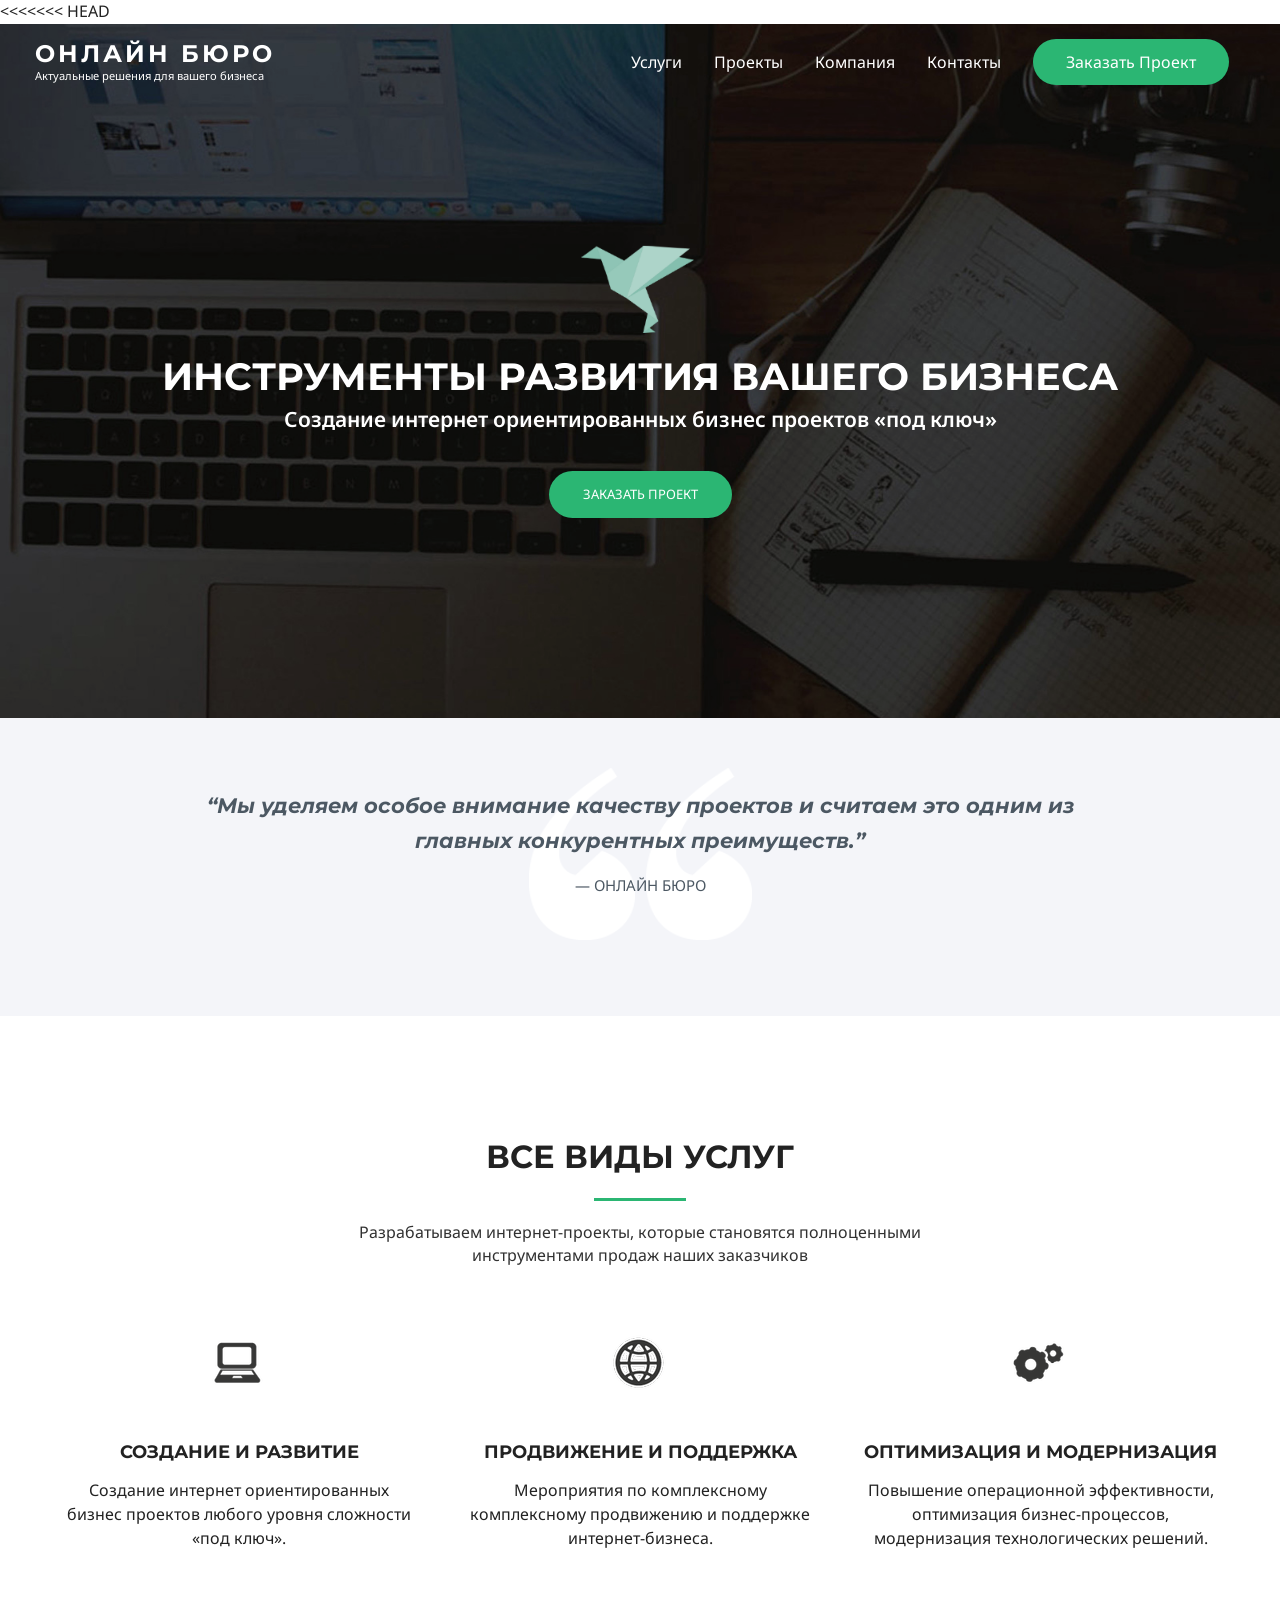
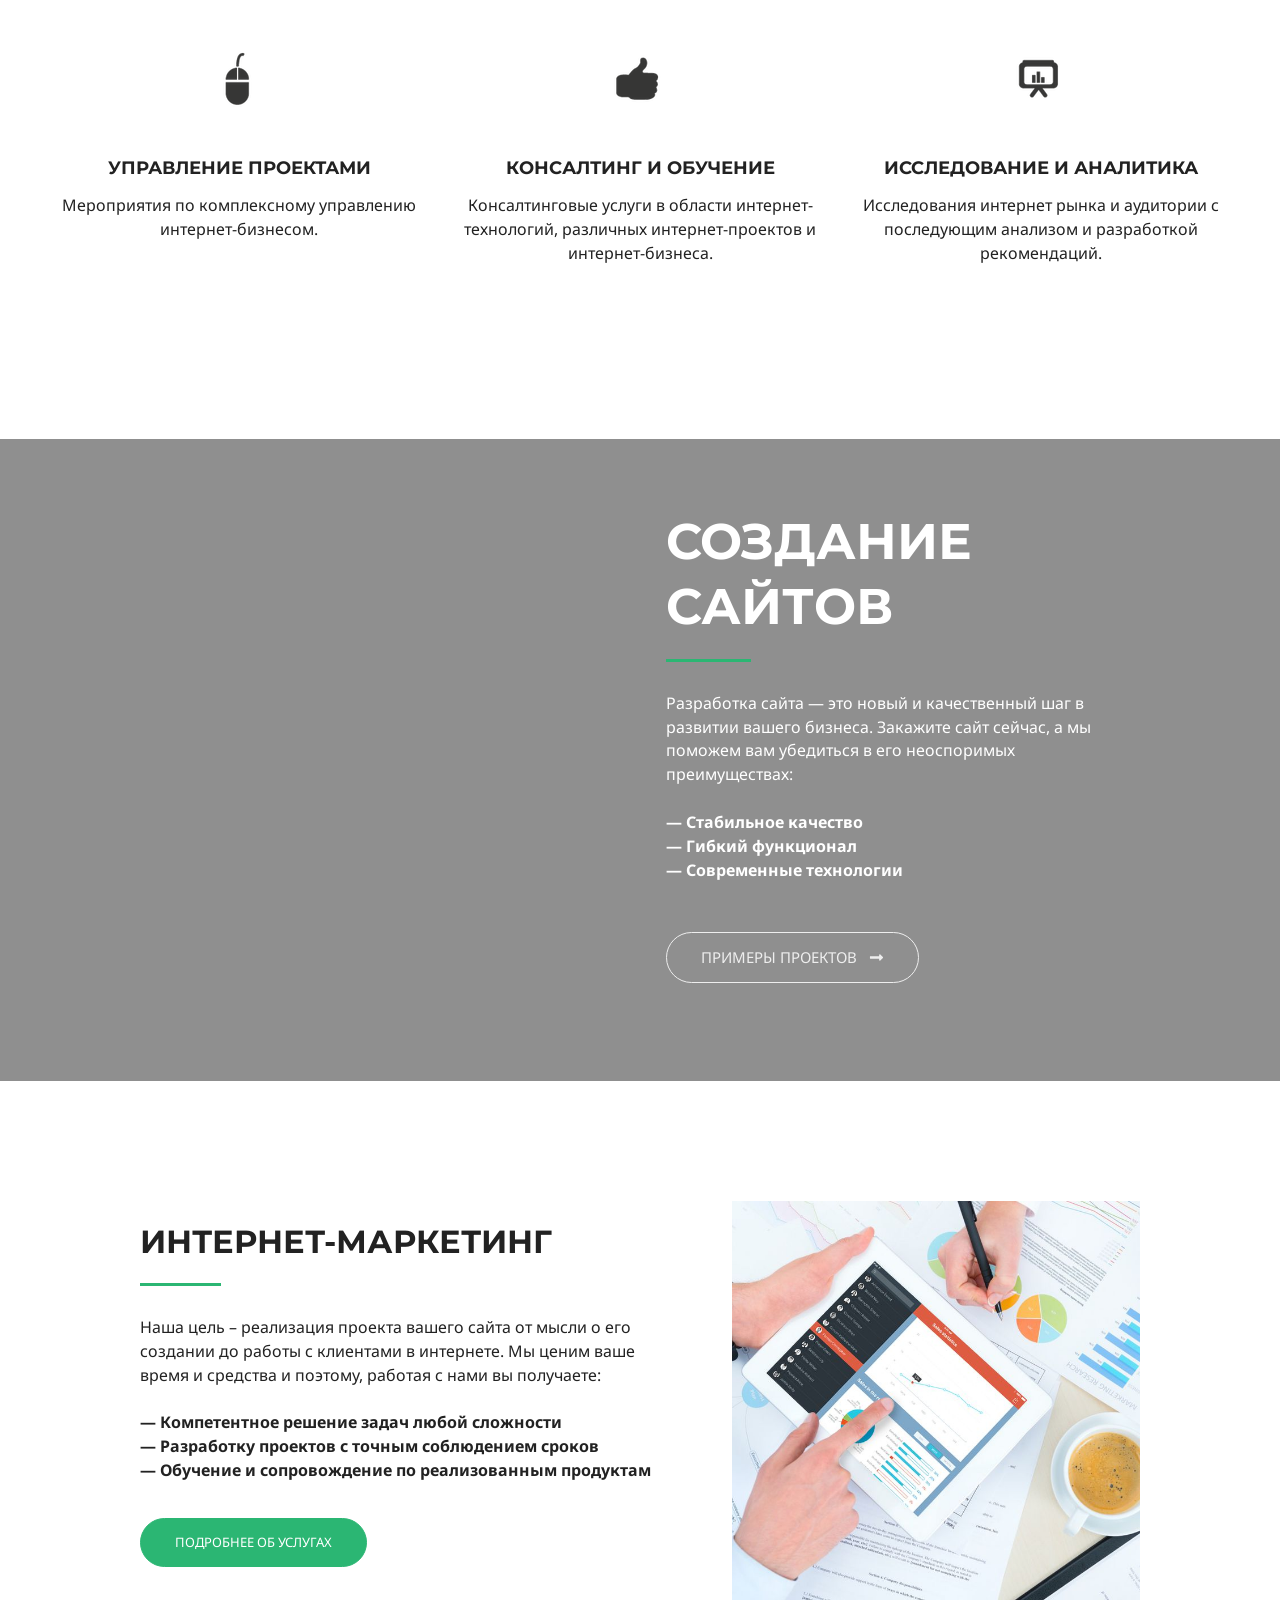
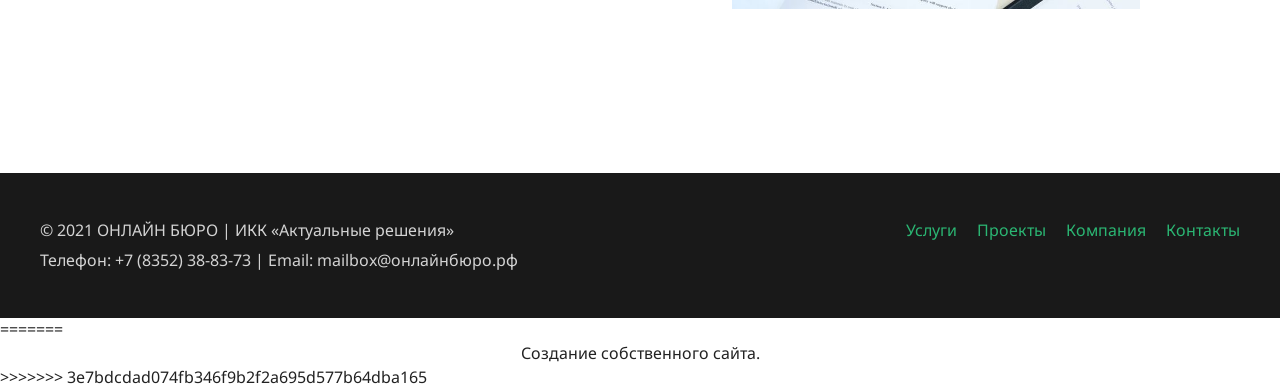
==== commit b0a0603c: "up" ====
--- a/index.html
+++ b/index.html
@@ -1,3 +1,4 @@
+<<<<<<< HEAD
 <!DOCTYPE html>
 <html lang="ru-RU">
 <head>
@@ -418,4 +419,13 @@
 			</script>
 			
 	</body>
-</html>+</html>
+=======
+<html>
+<head>
+<title>Создание сайта </title>
+<meta http-equiv="Content-Type" content="text/html; charset=utf-8"> </head>
+<body bgcolor="#fff" >
+<center>Создание собственного сайта.</center></body>
+</html>
+>>>>>>> 3e7bdcdad074fb346f9b2f2a695d577b64dba165
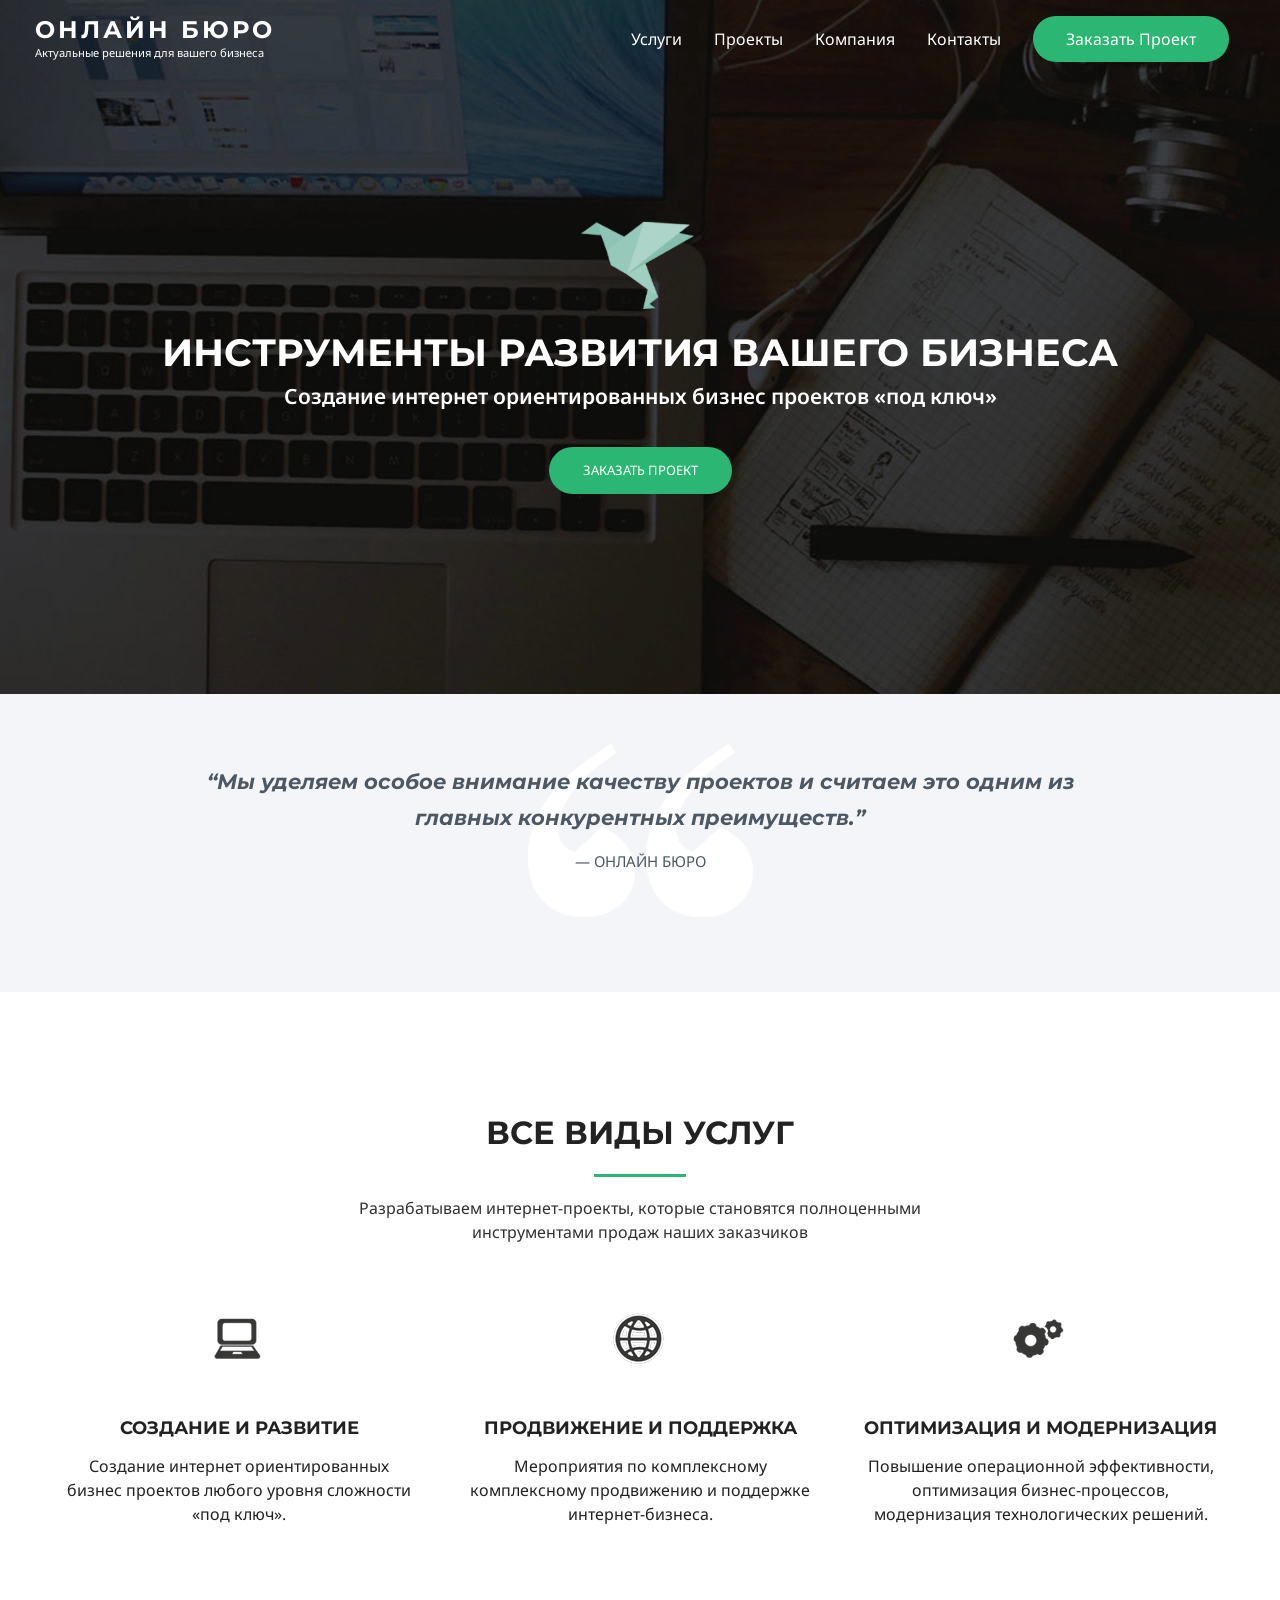
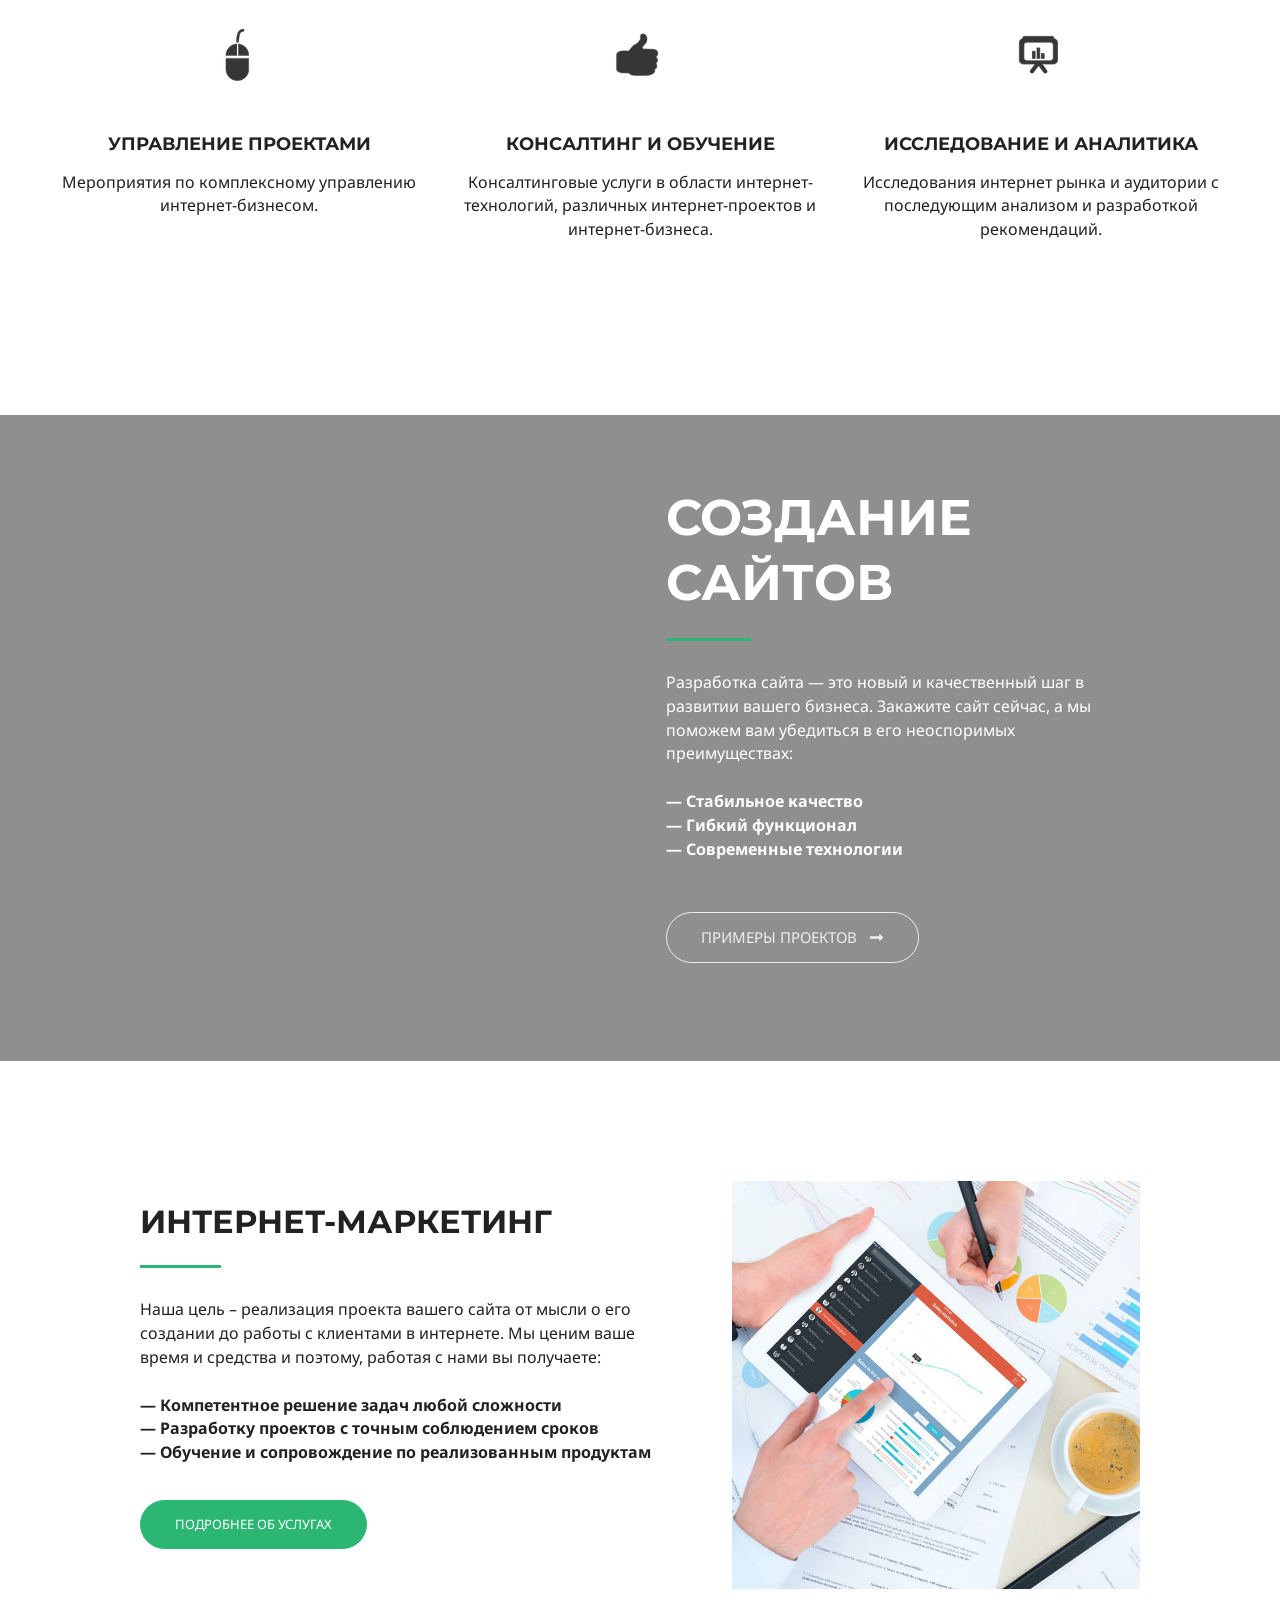
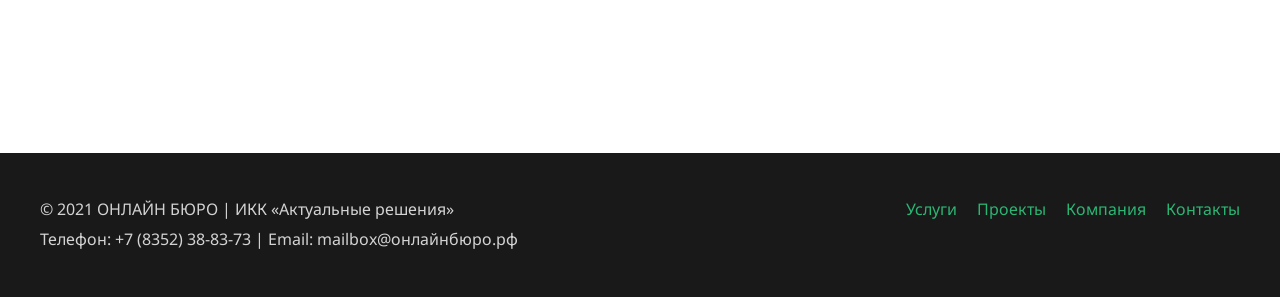
==== commit de88d3ef: "update" ====
--- a/index.html
+++ b/index.html
@@ -1,4 +1,3 @@
-<<<<<<< HEAD
 <!DOCTYPE html>
 <html lang="ru-RU">
 <head>
@@ -419,13 +418,4 @@
 			</script>
 			
 	</body>
-</html>
-=======
-<html>
-<head>
-<title>Создание сайта </title>
-<meta http-equiv="Content-Type" content="text/html; charset=utf-8"> </head>
-<body bgcolor="#fff" >
-<center>Создание собственного сайта.</center></body>
-</html>
->>>>>>> 3e7bdcdad074fb346f9b2f2a695d577b64dba165
+</html>
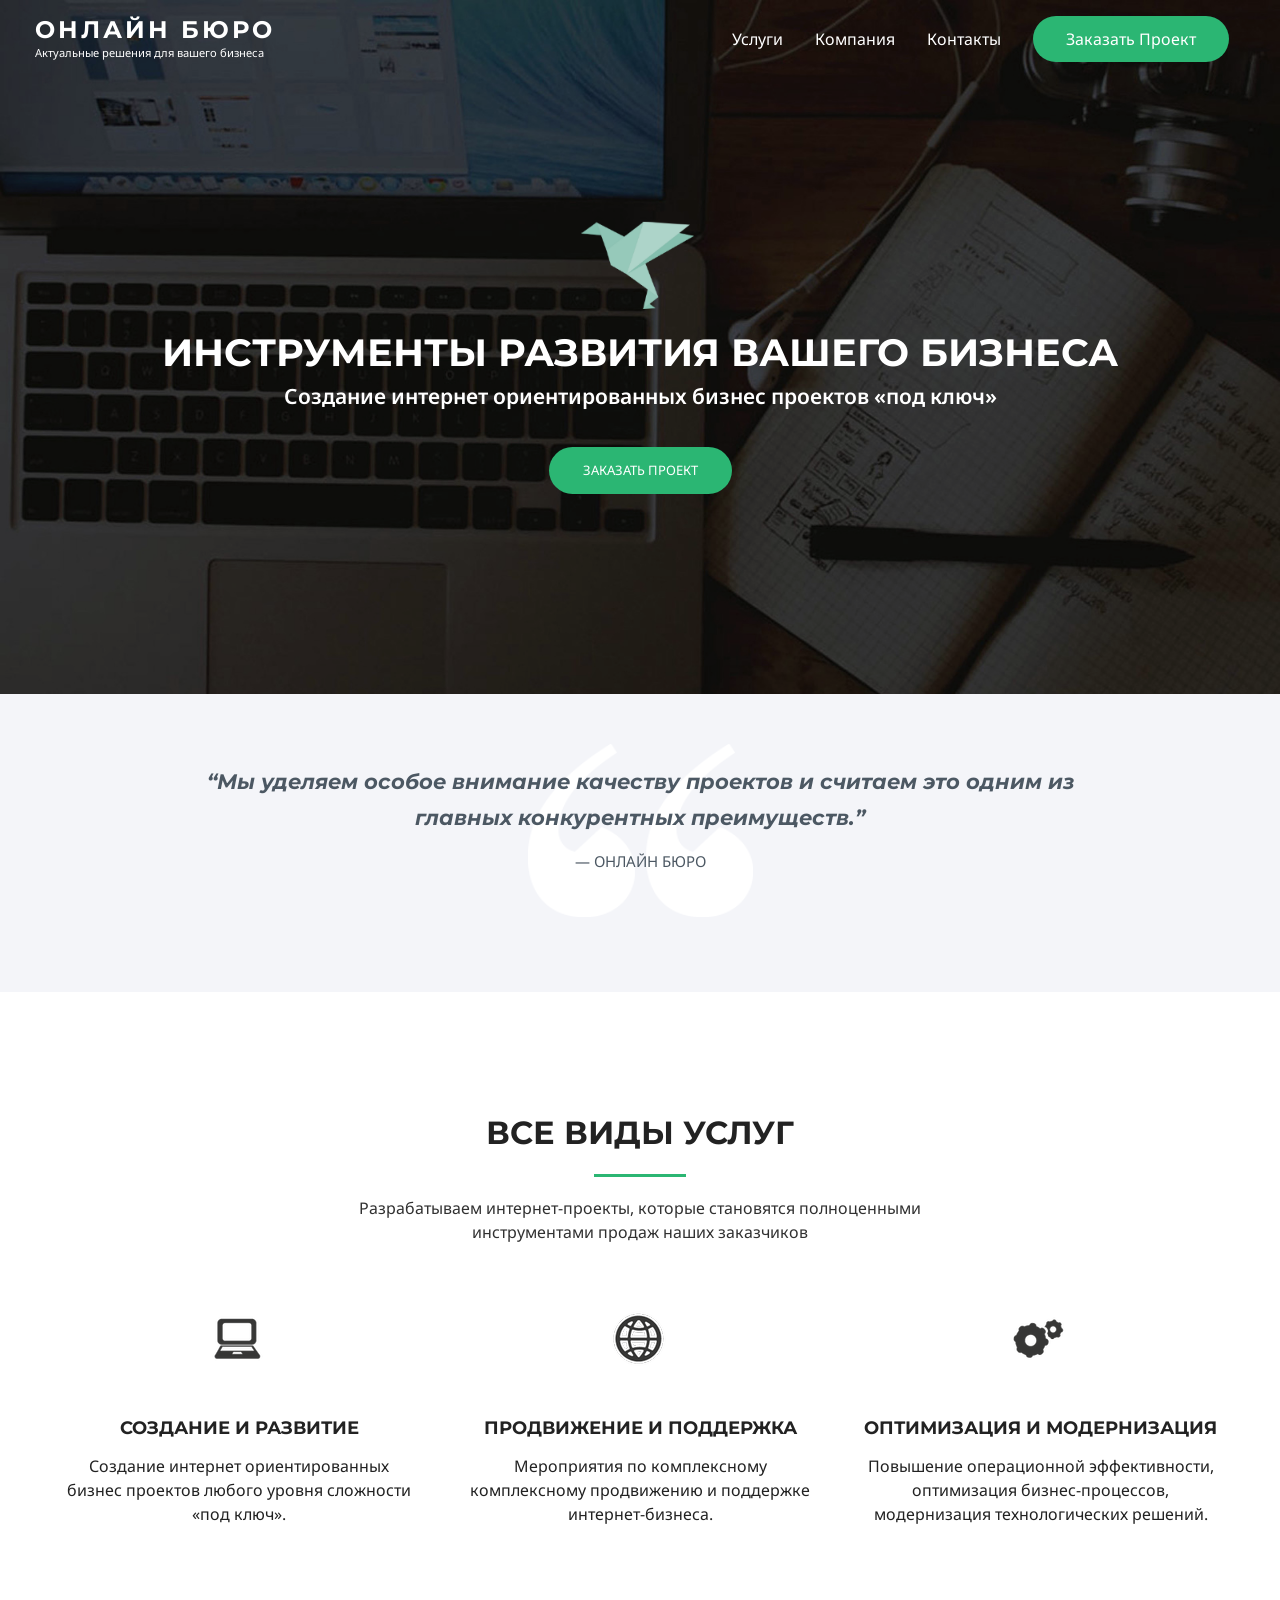
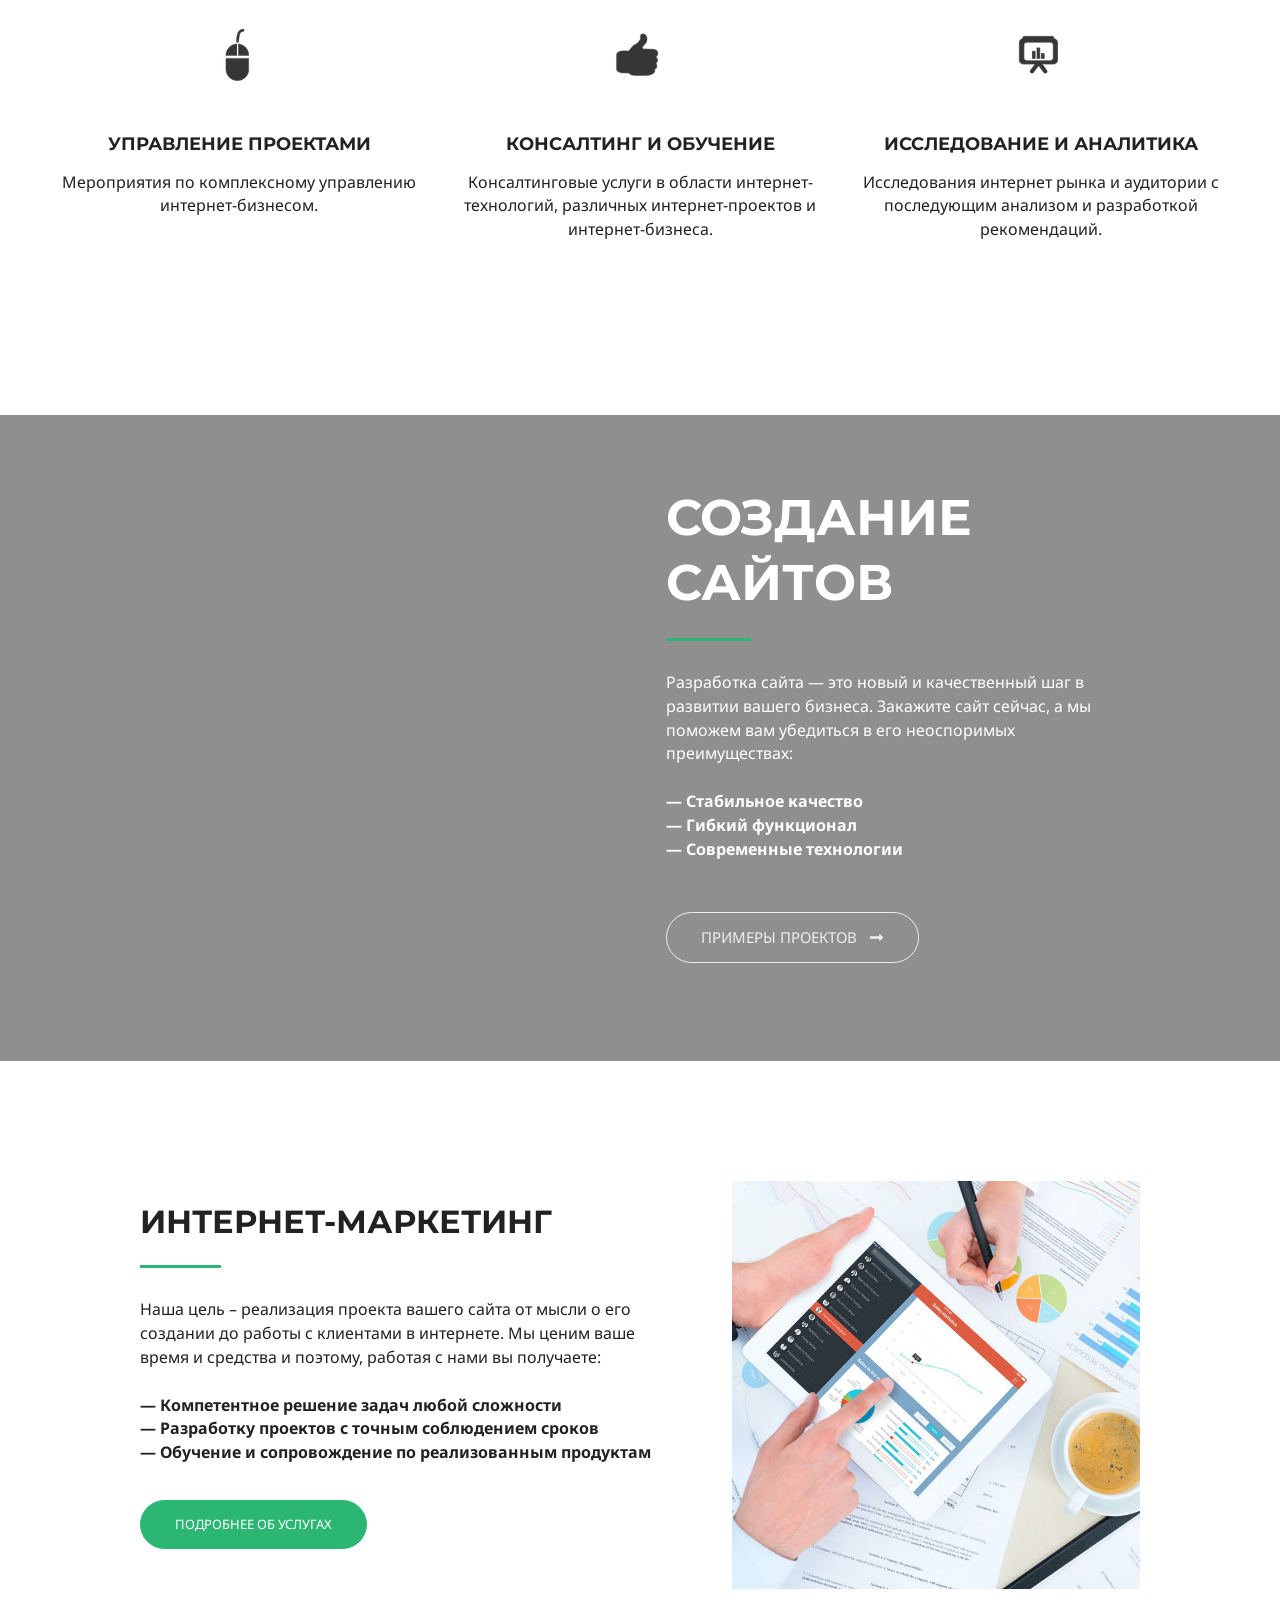
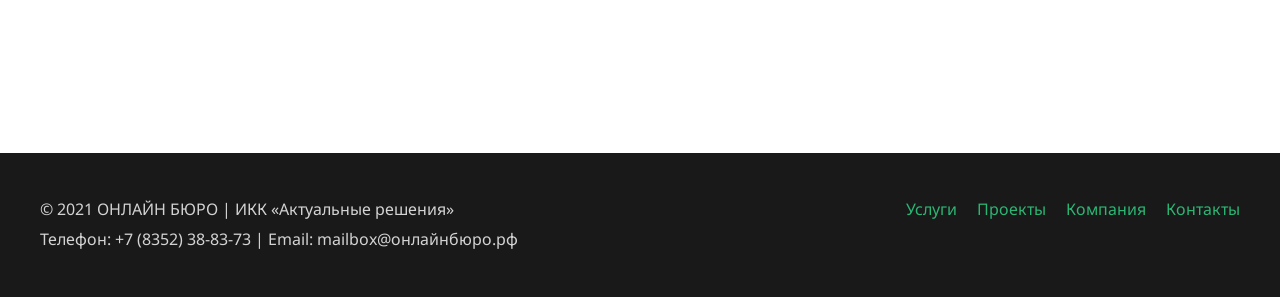
==== commit 0bd84565: "Update index.html" ====
--- a/index.html
+++ b/index.html
@@ -117,7 +117,7 @@
 		</div>
 			<div class="ast-main-header-bar-alignment"><div class="main-header-bar-navigation"><nav class="ast-flex-grow-1 navigation-accessibility" id="site-navigation" aria-label="Навигация по сайту" itemtype="https://schema.org/SiteNavigationElement" itemscope="itemscope"><div class="main-navigation"><ul id="primary-menu" class="main-header-menu ast-nav-menu ast-flex ast-justify-content-flex-end  submenu-with-border astra-menu-animation-fade ">
 <li id="menu-item-16" class="menu-item menu-item-type-post_type menu-item-object-page menu-item-16"><a href="/%d1%83%d1%81%d0%bb%d1%83%d0%b3%d0%b8/">Услуги</a></li>
-<li id="menu-item-15" class="menu-item menu-item-type-post_type menu-item-object-page menu-item-15"><a href="/%d0%bf%d1%80%d0%be%d0%b5%d0%ba%d1%82%d1%8b/">Проекты</a></li>
+<!-- <li id="menu-item-15" class="menu-item menu-item-type-post_type menu-item-object-page menu-item-15"><a href="/%d0%bf%d1%80%d0%be%d0%b5%d0%ba%d1%82%d1%8b/">Проекты</a></li> -->
 <li id="menu-item-17" class="menu-item menu-item-type-post_type menu-item-object-page menu-item-17"><a href="/%d0%ba%d0%be%d0%bc%d0%bf%d0%b0%d0%bd%d0%b8%d1%8f/">Компания</a></li>
 <li id="menu-item-150" class="menu-item menu-item-type-post_type menu-item-object-page menu-item-150"><a href="/%d0%ba%d0%be%d0%bd%d1%82%d0%b0%d0%ba%d1%82%d1%8b/">Контакты</a></li>
 			<li class="ast-masthead-custom-menu-items button-custom-menu-item">
@@ -418,4 +418,4 @@
 			</script>
 			
 	</body>
-</html>+</html>
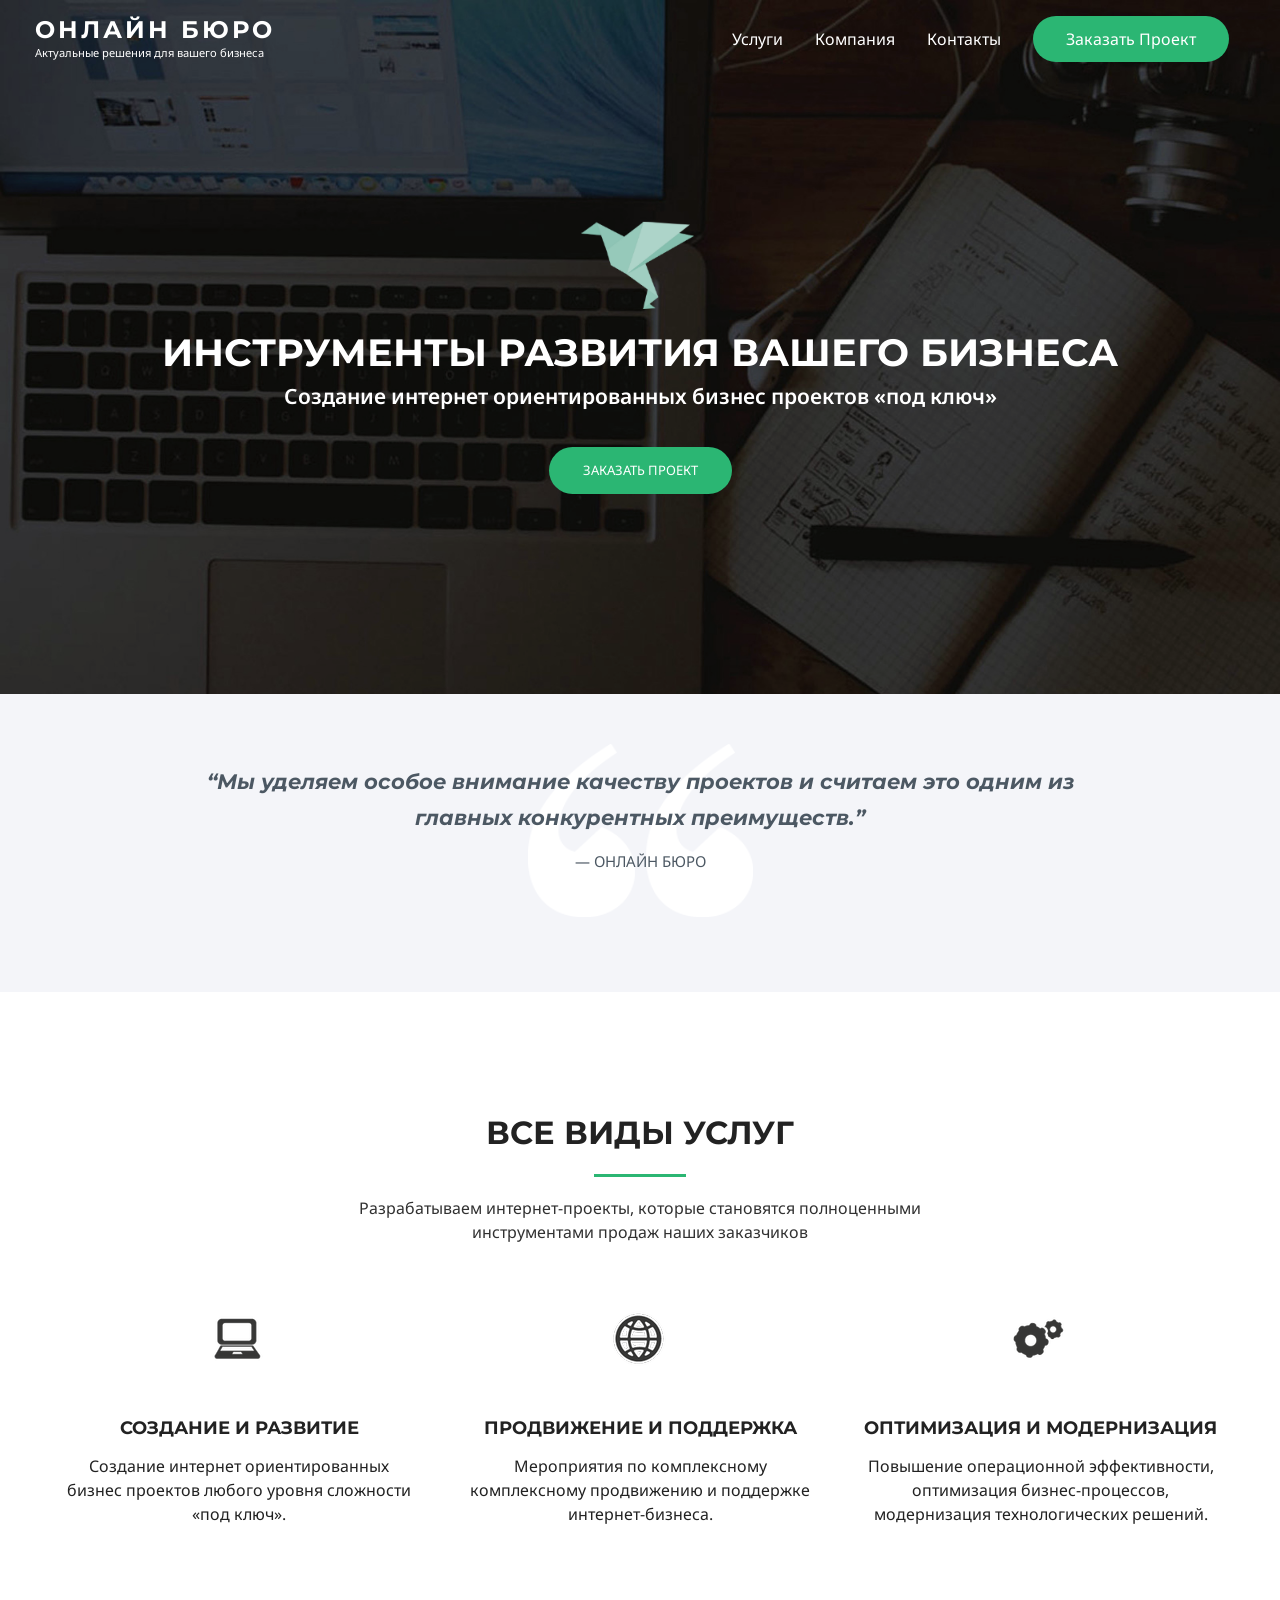
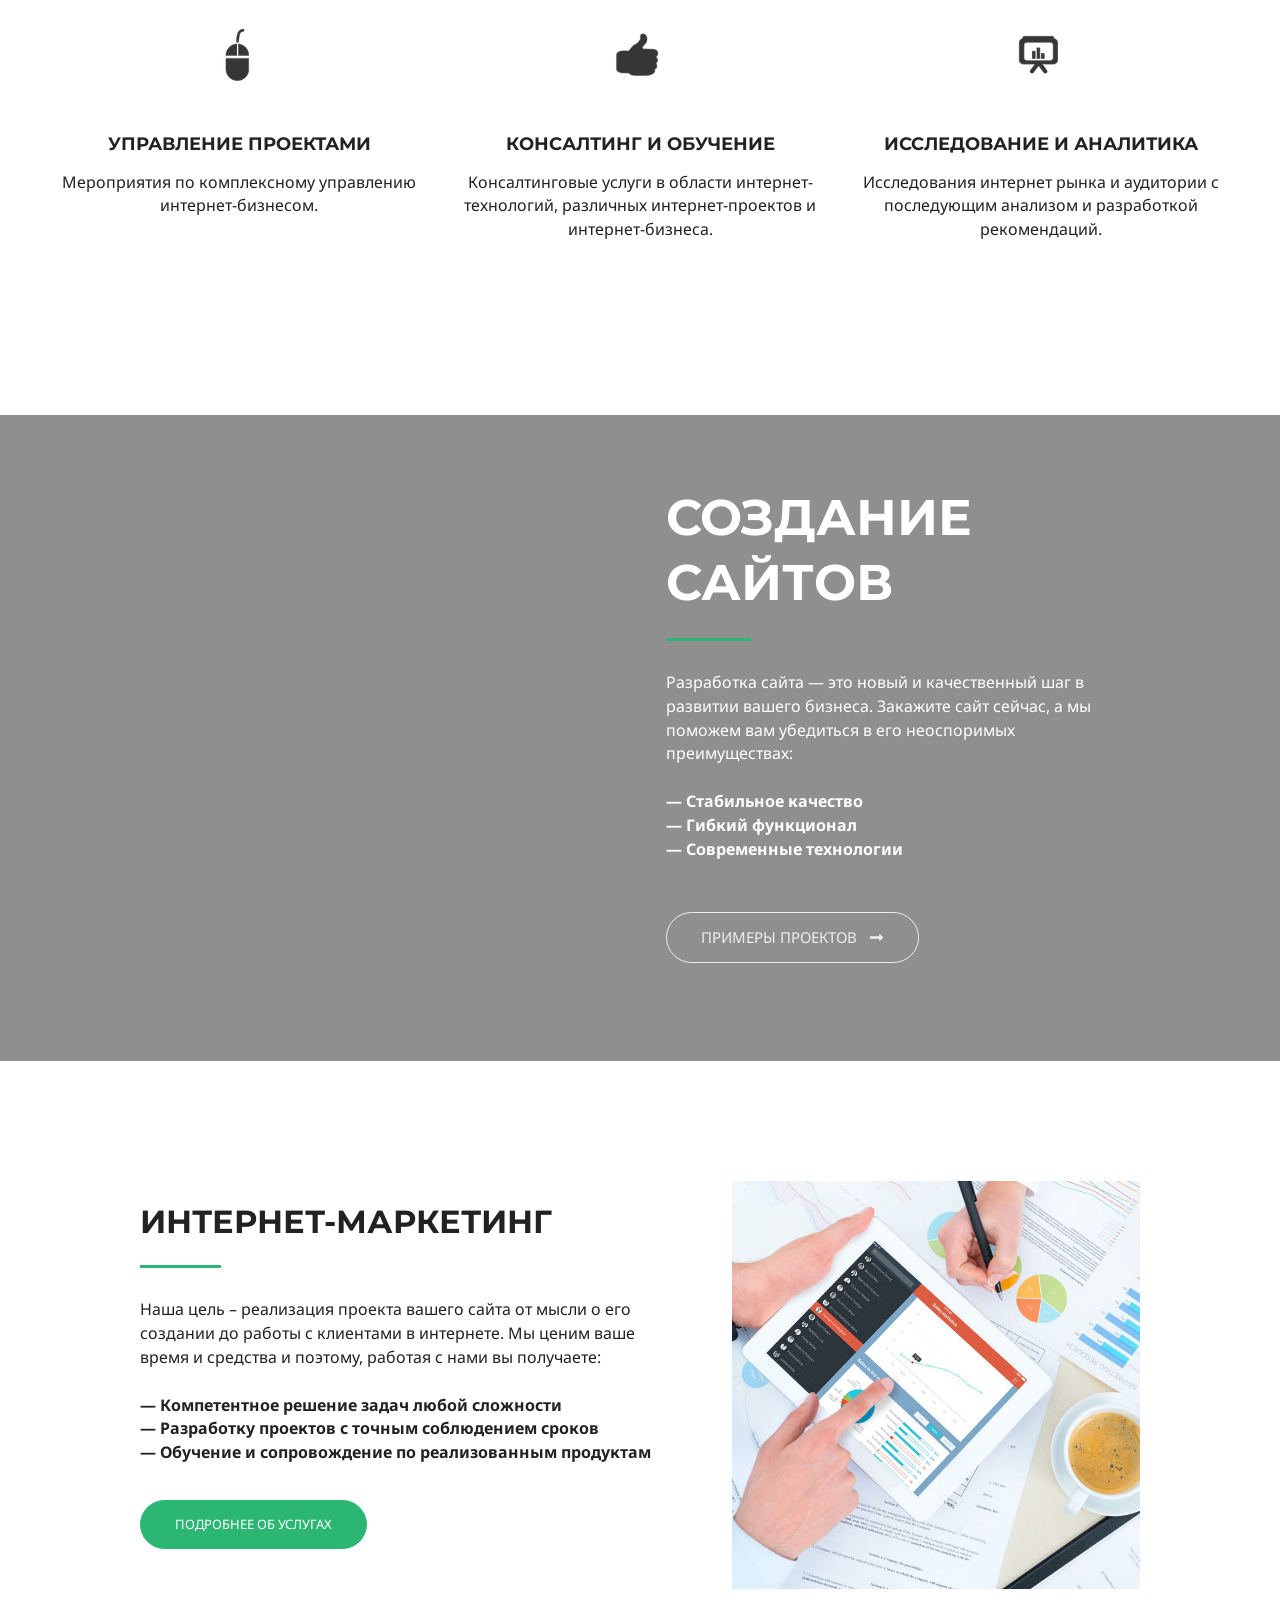
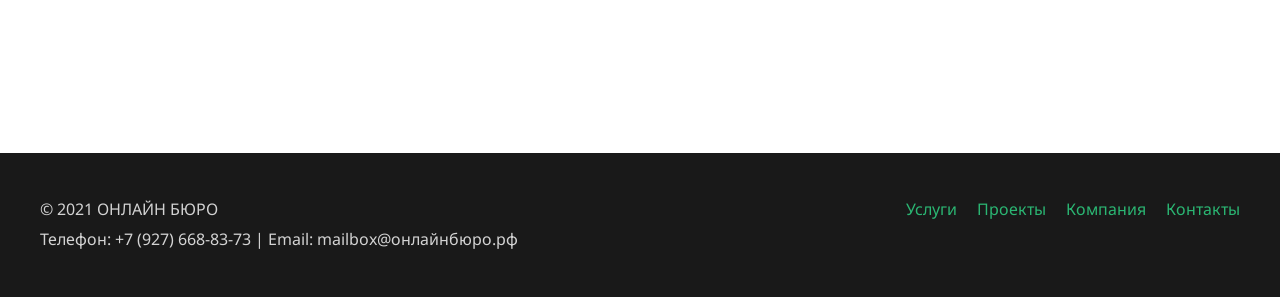
==== commit c136fe96: "Update index.html" ====
--- a/index.html
+++ b/index.html
@@ -375,9 +375,9 @@
 					<div class="ast-row ast-flex">
 
 											<div class="ast-small-footer-section ast-small-footer-section-1 ast-small-footer-section-equally ast-col-md-6 ast-col-xs-12">
-							© 2021  ОНЛАЙН БЮРО  |  ИКК «Актуальные решения»
+							© 2021  ОНЛАЙН БЮРО  
 <br>
-Телефон: +7 (8352) 38-83-73  |  Email: mailbox@онлайнбюро.рф						</div>
+Телефон: +7 (927) 668-83-73  |  Email: mailbox@онлайнбюро.рф						</div>
 				
 											<div class="ast-small-footer-section ast-small-footer-section-2 ast-small-footer-section-equally ast-col-md-6 ast-col-xs-12">
 							<div class="footer-primary-navigation"><ul id="menu-menu" class="nav-menu">
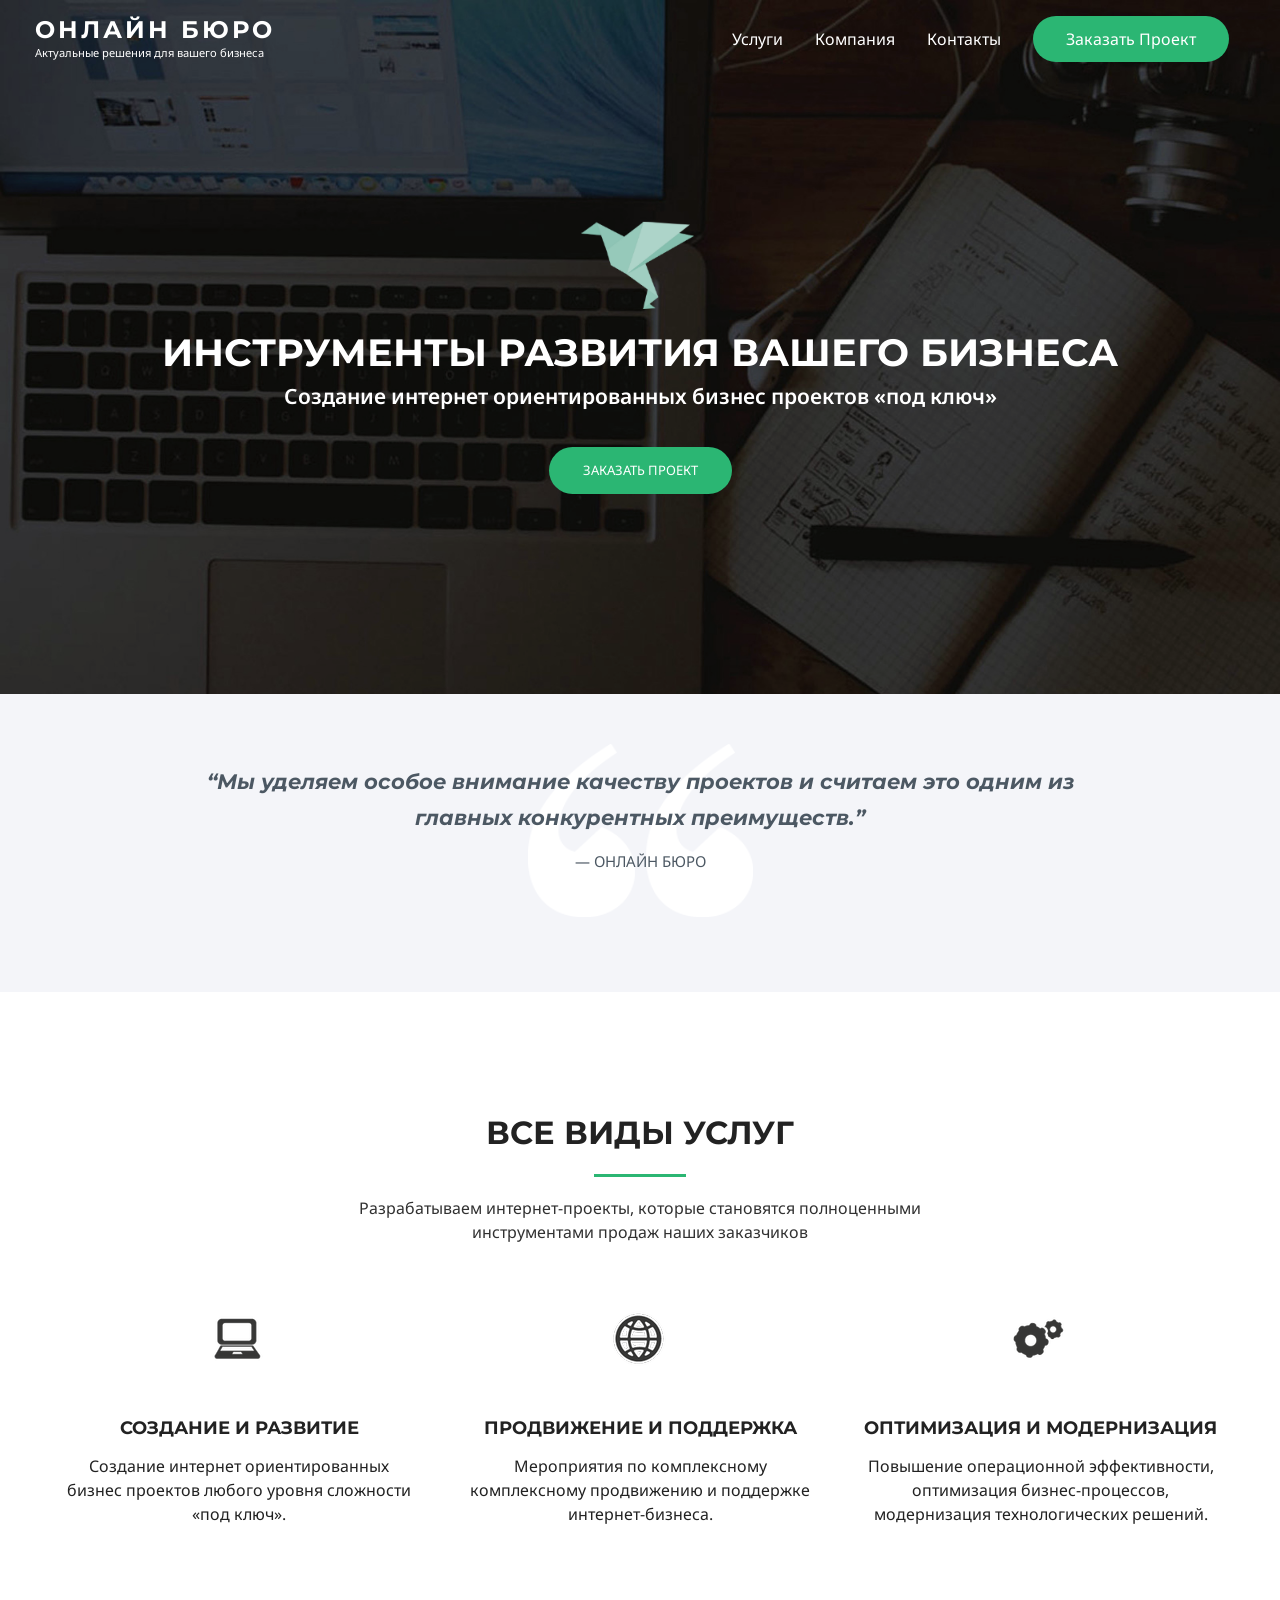
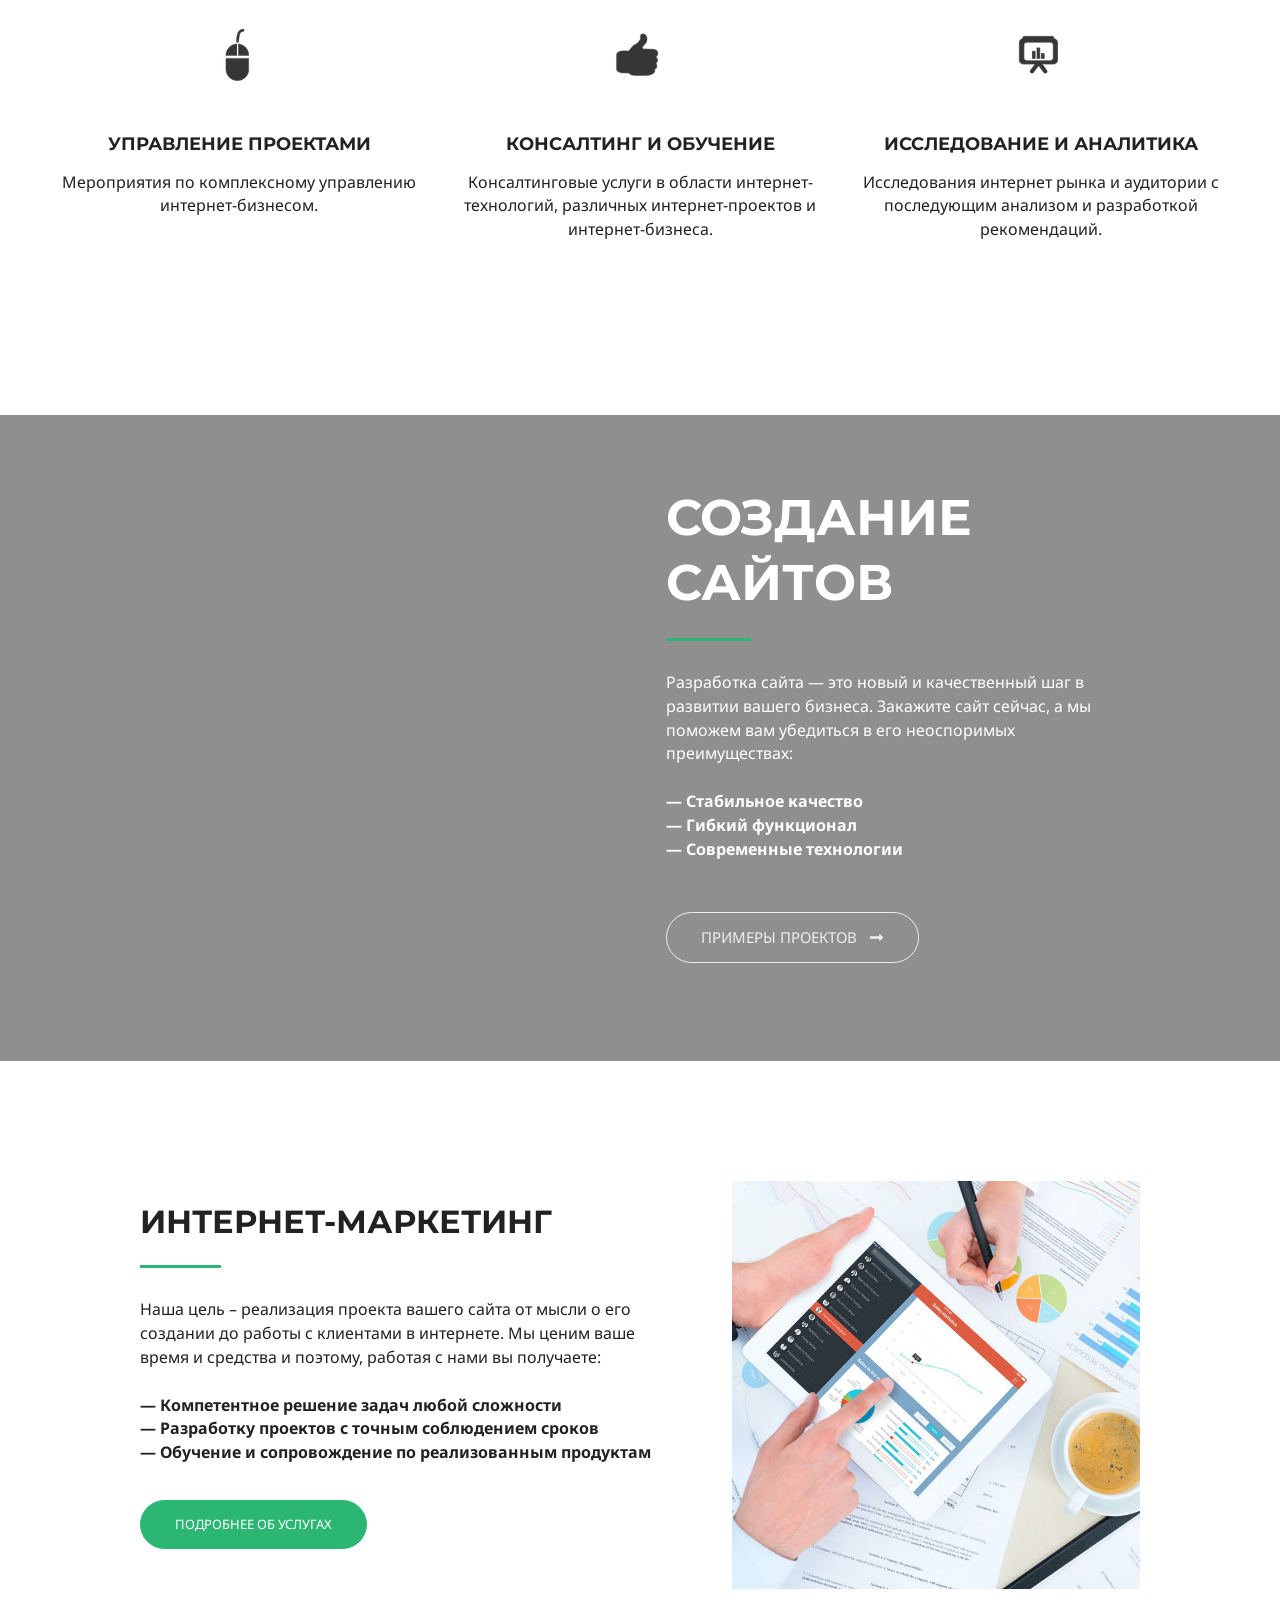
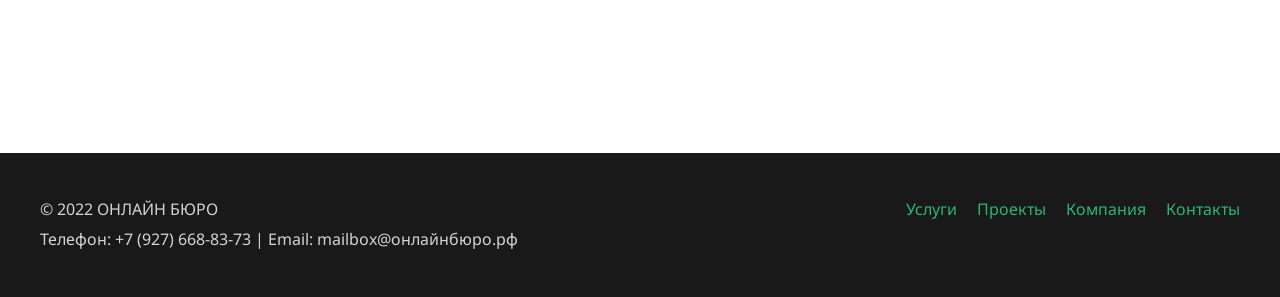
==== commit 3a8cf200: "Update index.html" ====
--- a/index.html
+++ b/index.html
@@ -375,7 +375,7 @@
 					<div class="ast-row ast-flex">
 
 											<div class="ast-small-footer-section ast-small-footer-section-1 ast-small-footer-section-equally ast-col-md-6 ast-col-xs-12">
-							© 2021  ОНЛАЙН БЮРО  
+							© 2022  ОНЛАЙН БЮРО  
 <br>
 Телефон: +7 (927) 668-83-73  |  Email: mailbox@онлайнбюро.рф						</div>
 				
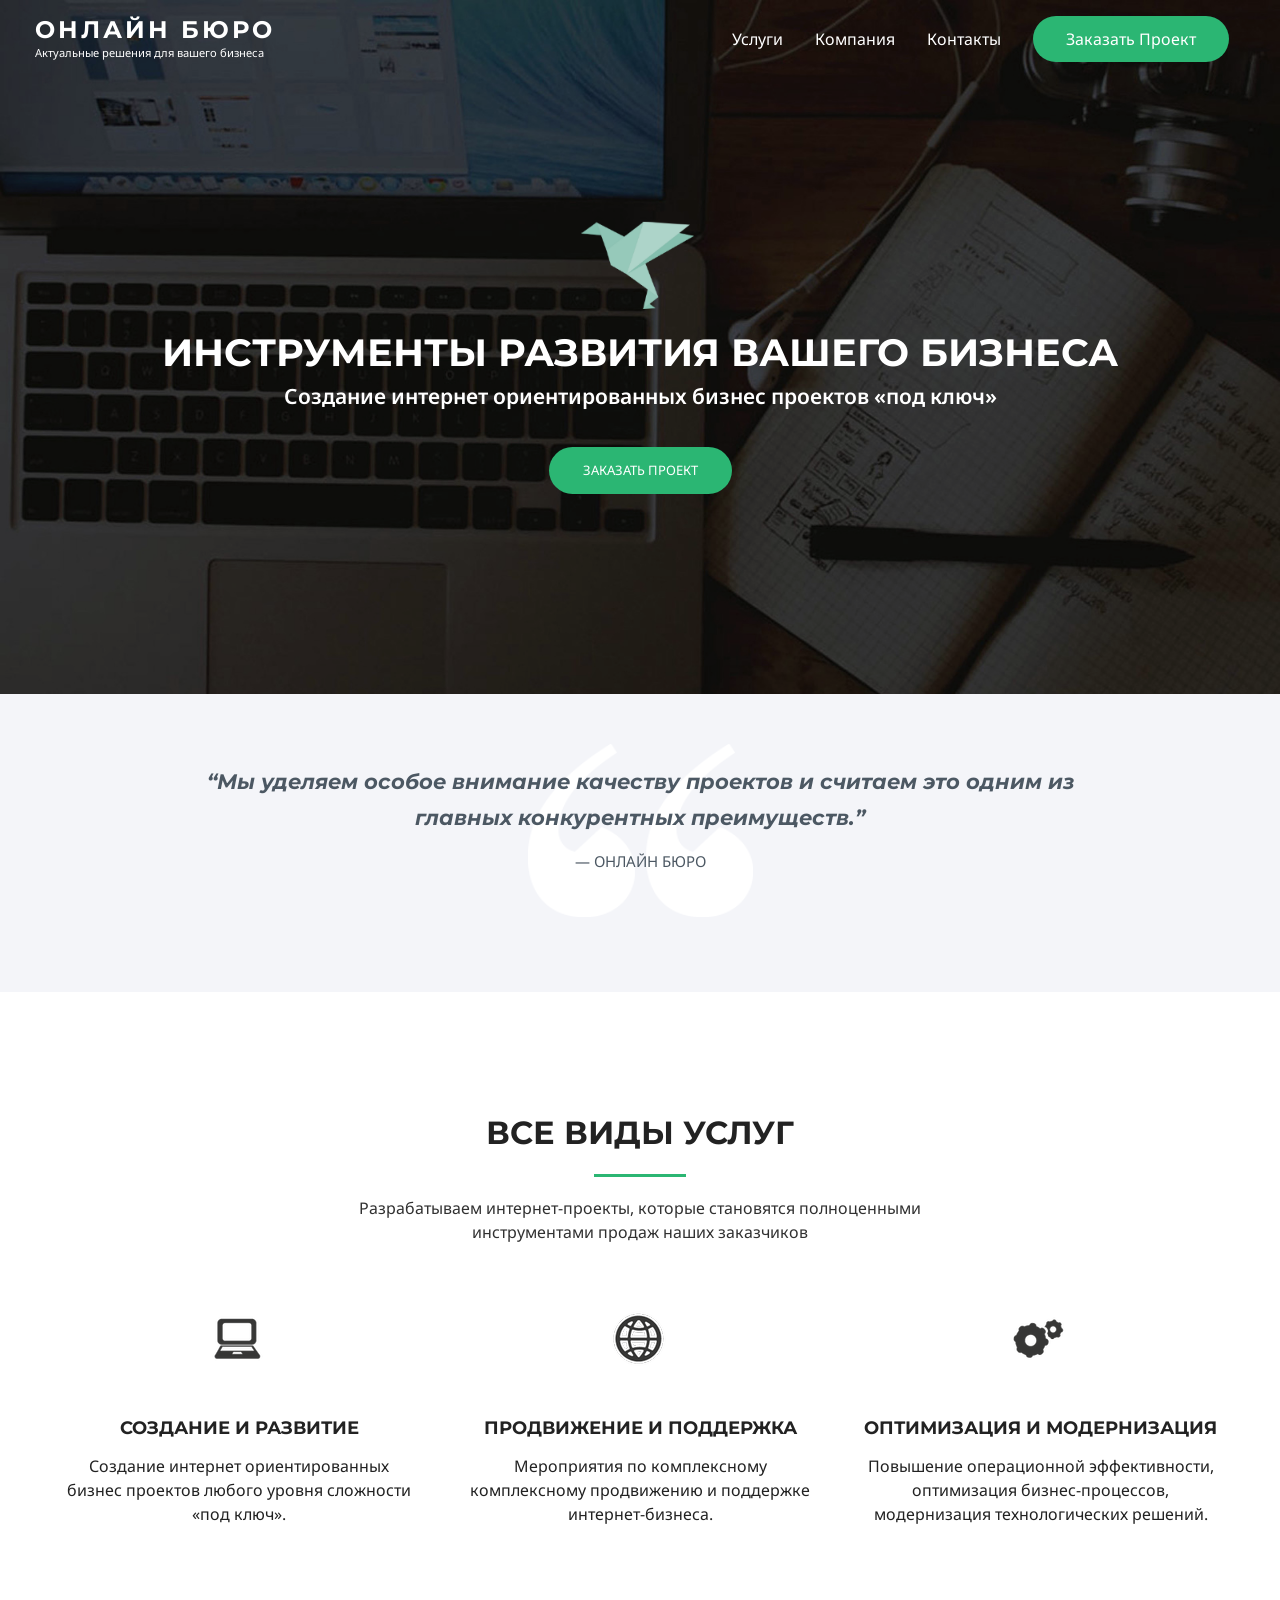
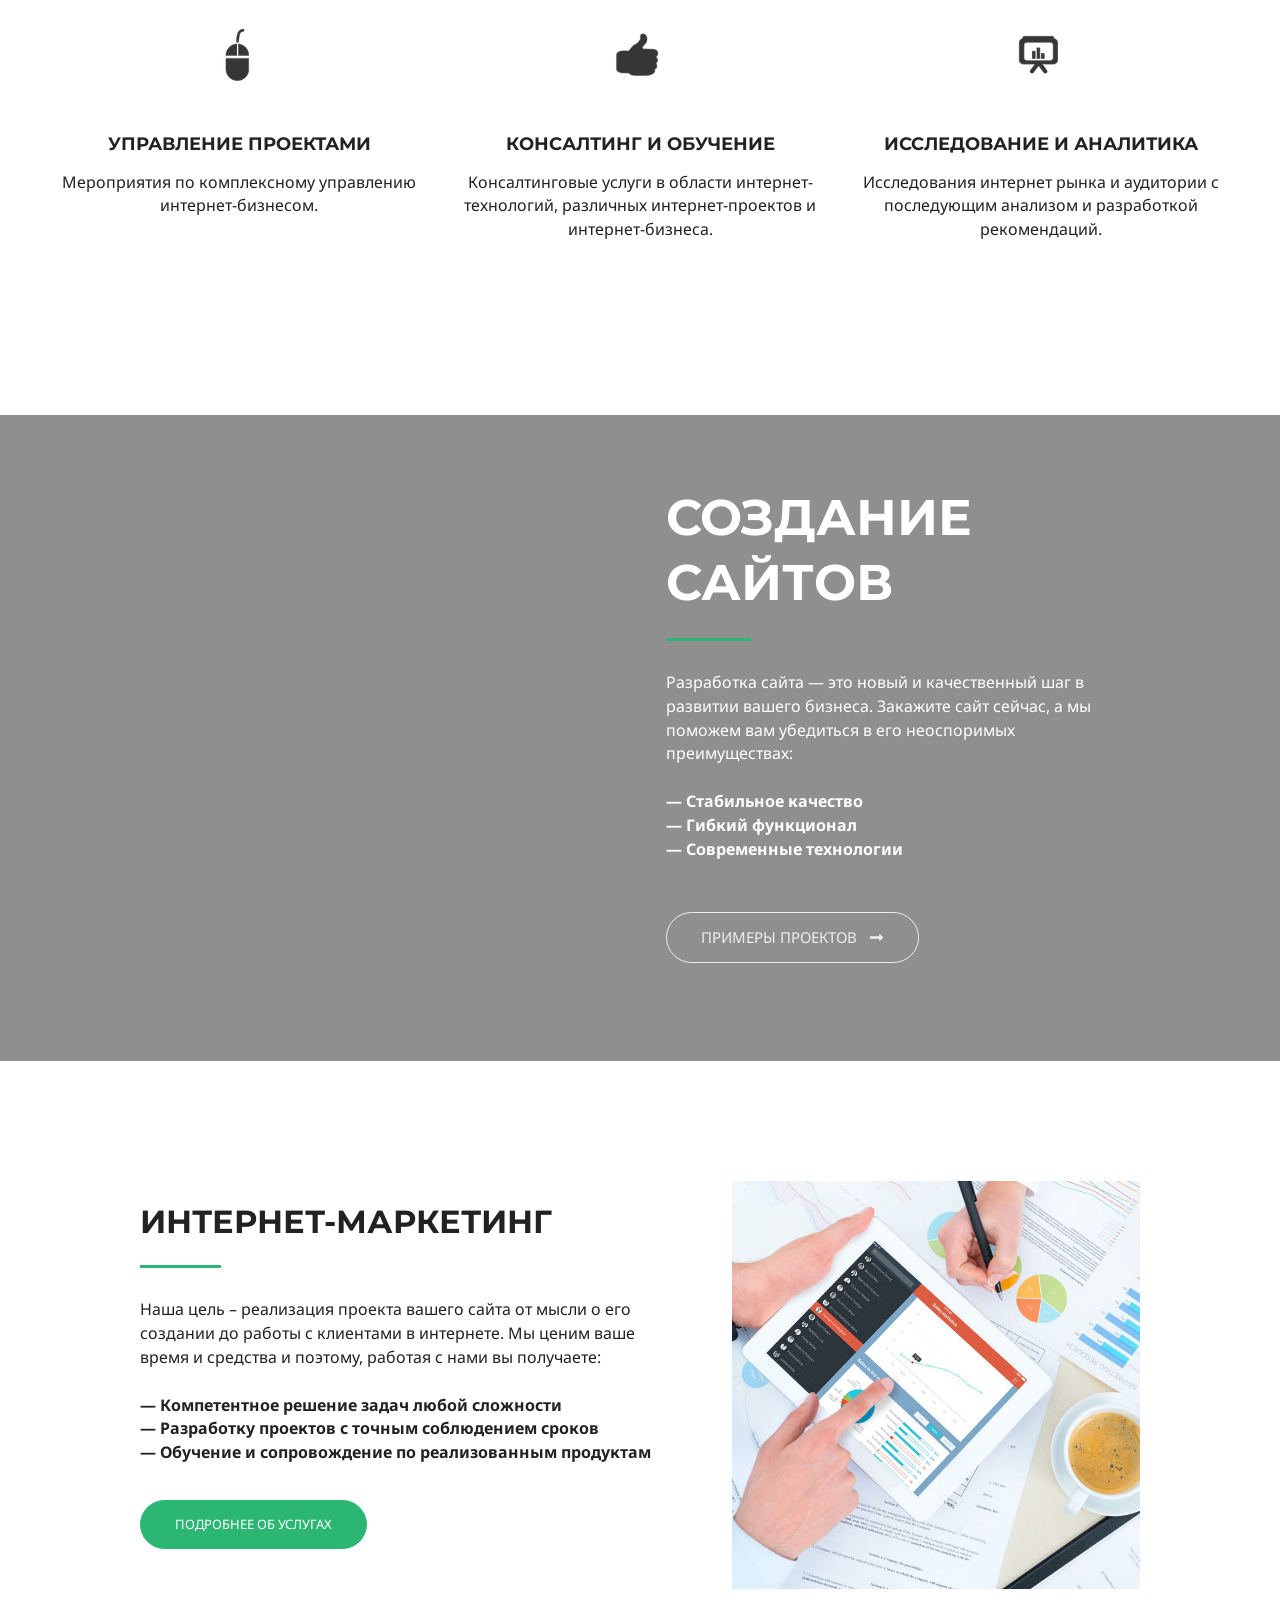
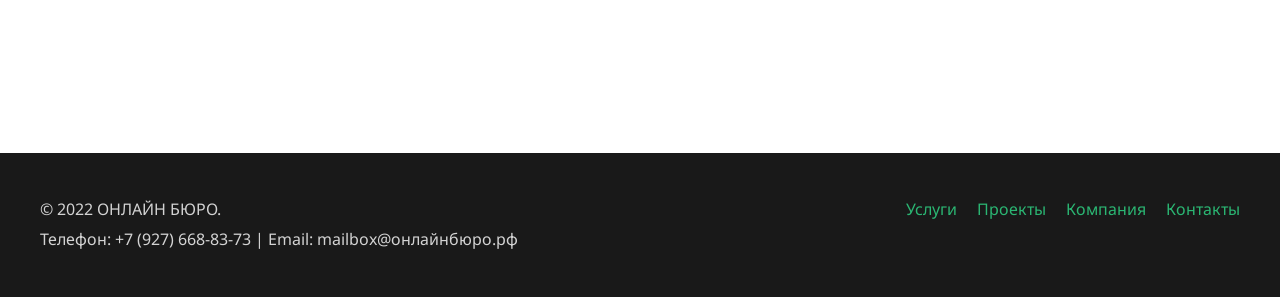
==== commit cb972440: "Update index.html" ====
--- a/index.html
+++ b/index.html
@@ -375,7 +375,7 @@
 					<div class="ast-row ast-flex">
 
 											<div class="ast-small-footer-section ast-small-footer-section-1 ast-small-footer-section-equally ast-col-md-6 ast-col-xs-12">
-							© 2022  ОНЛАЙН БЮРО  
+							© 2022  ОНЛАЙН БЮРО.  
 <br>
 Телефон: +7 (927) 668-83-73  |  Email: mailbox@онлайнбюро.рф						</div>
 				
